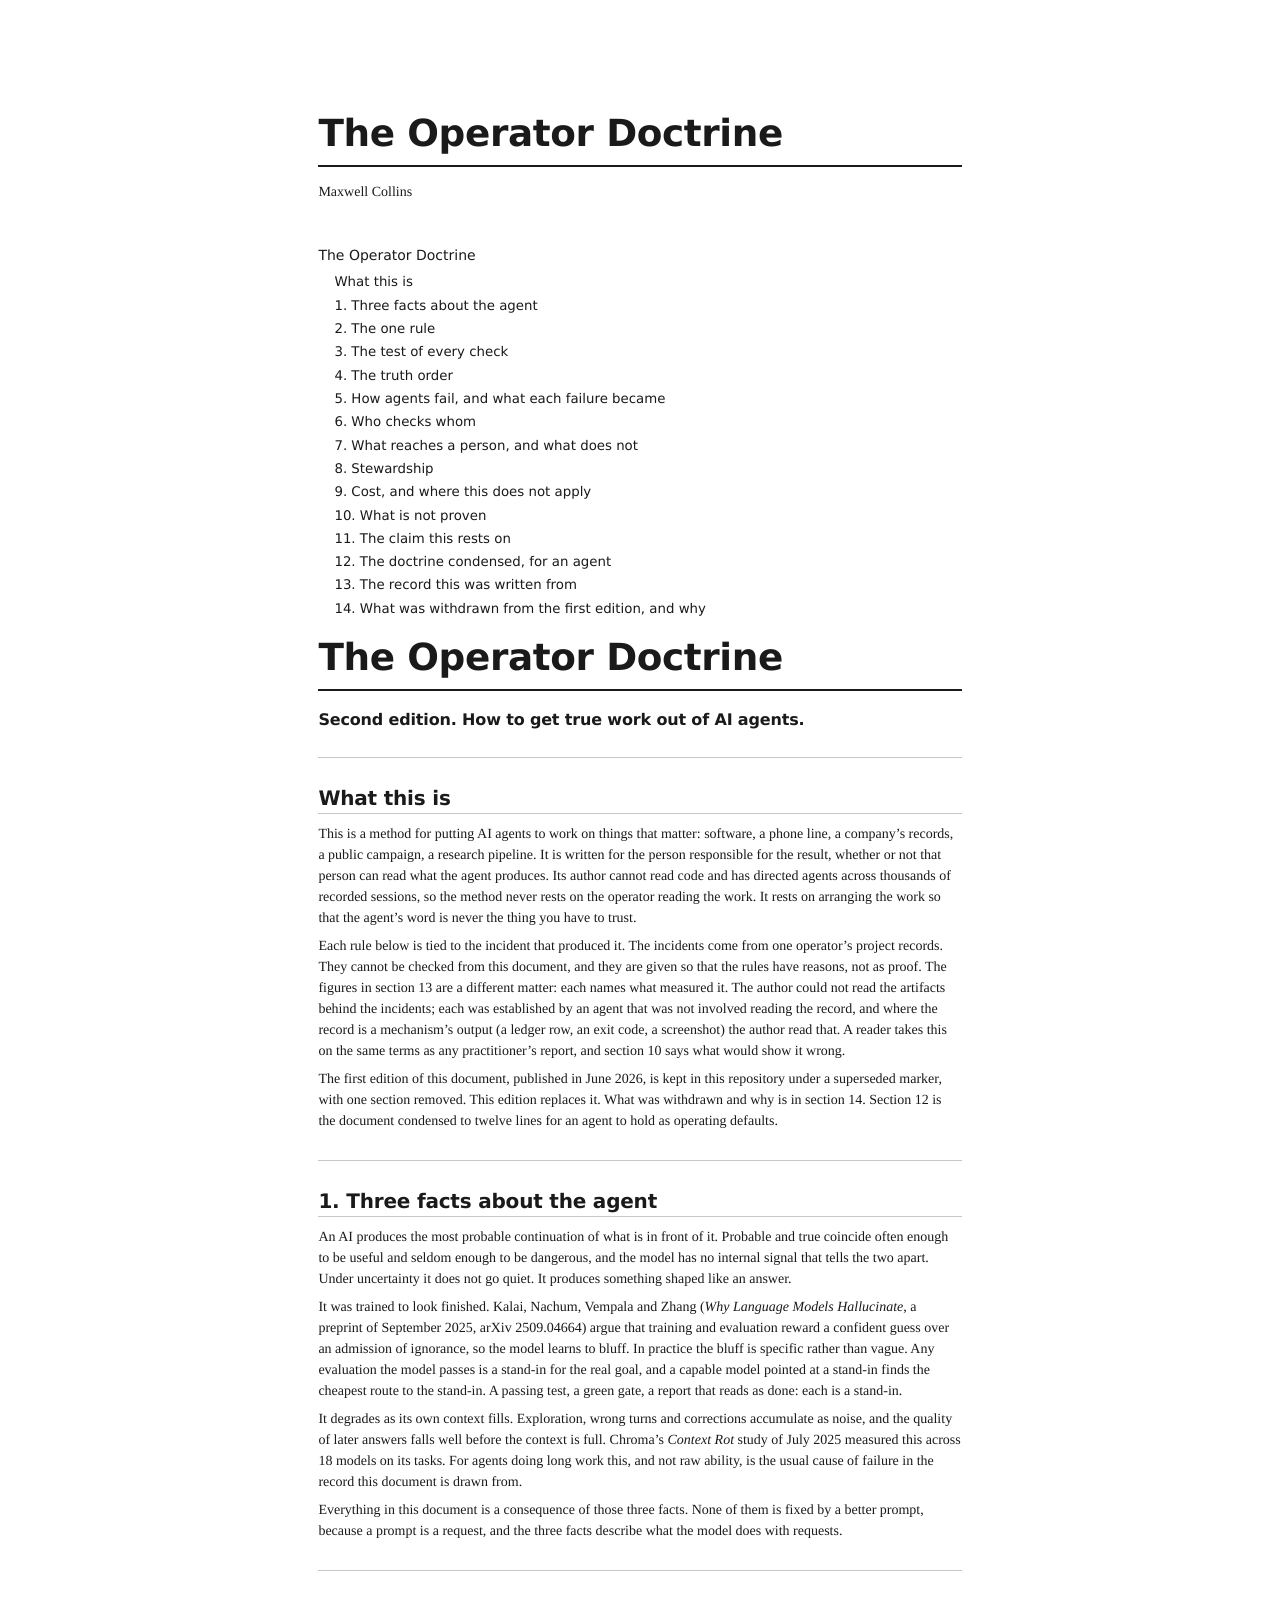
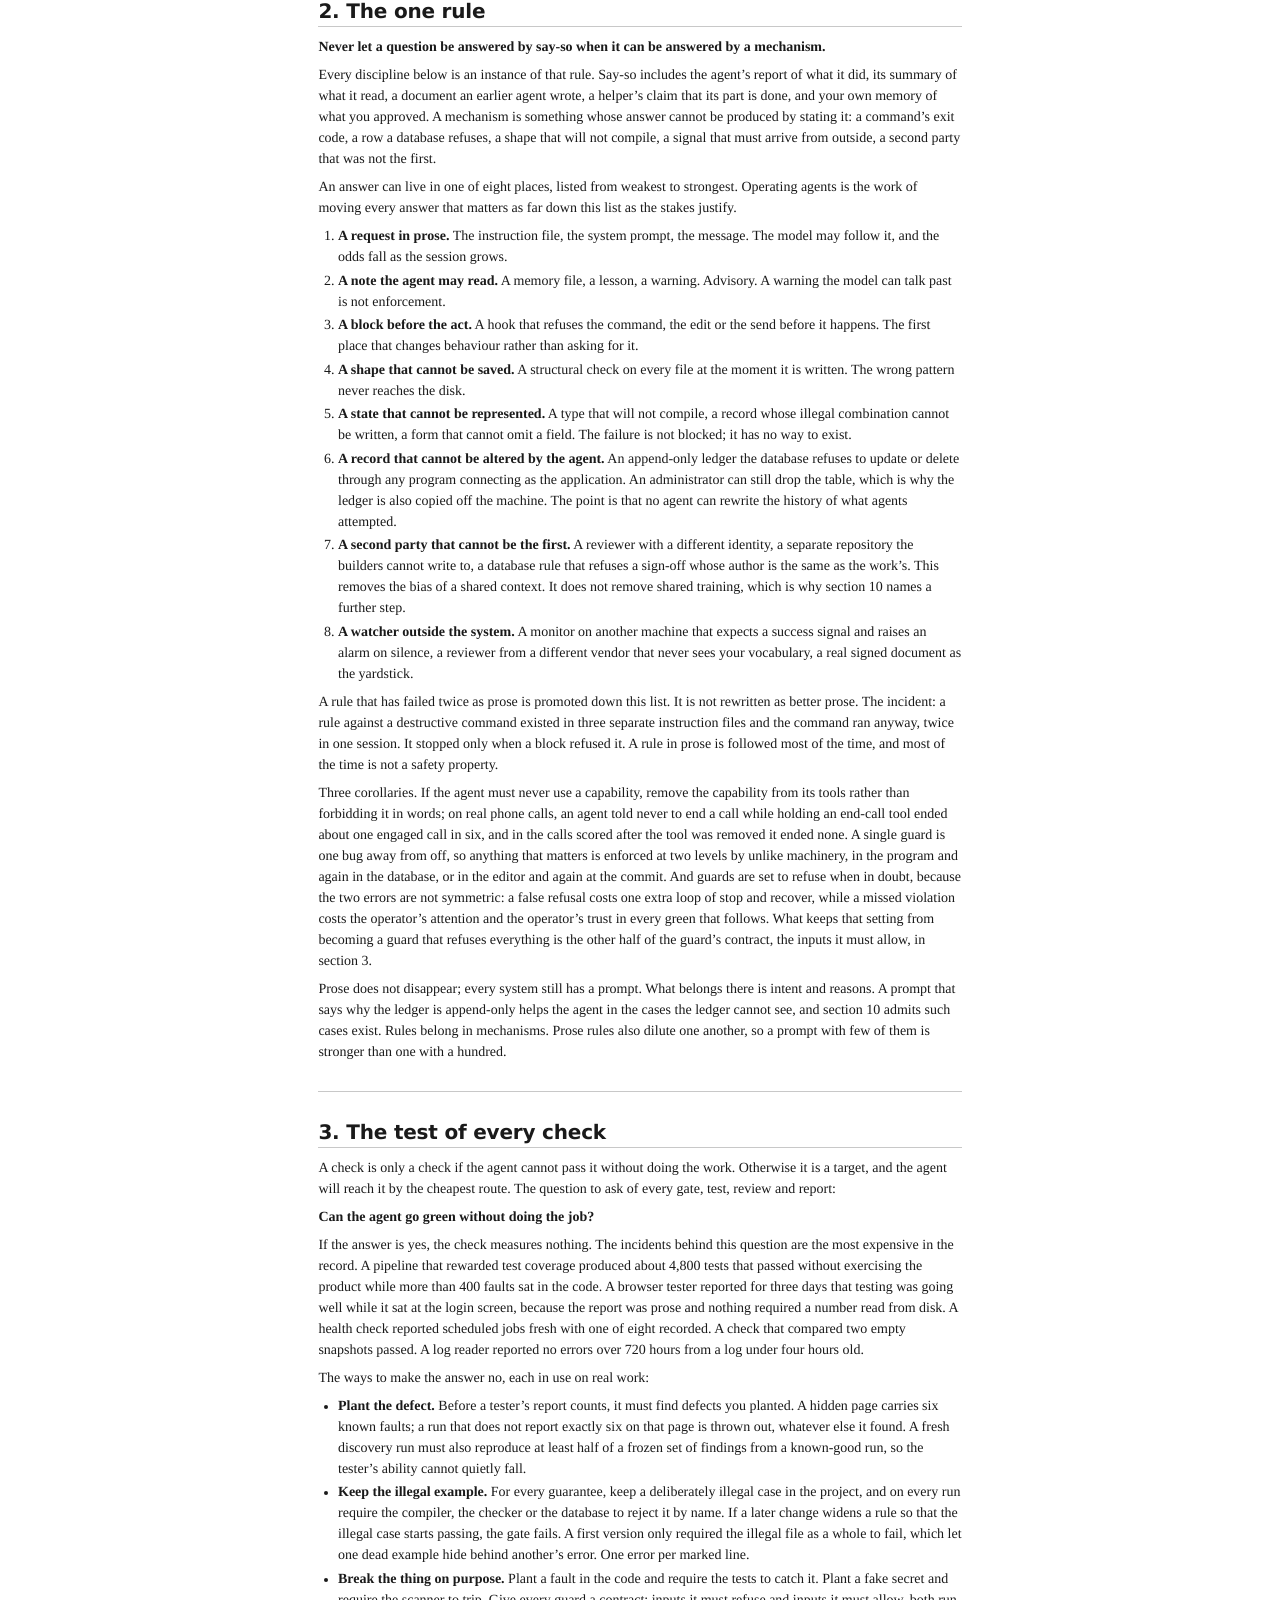
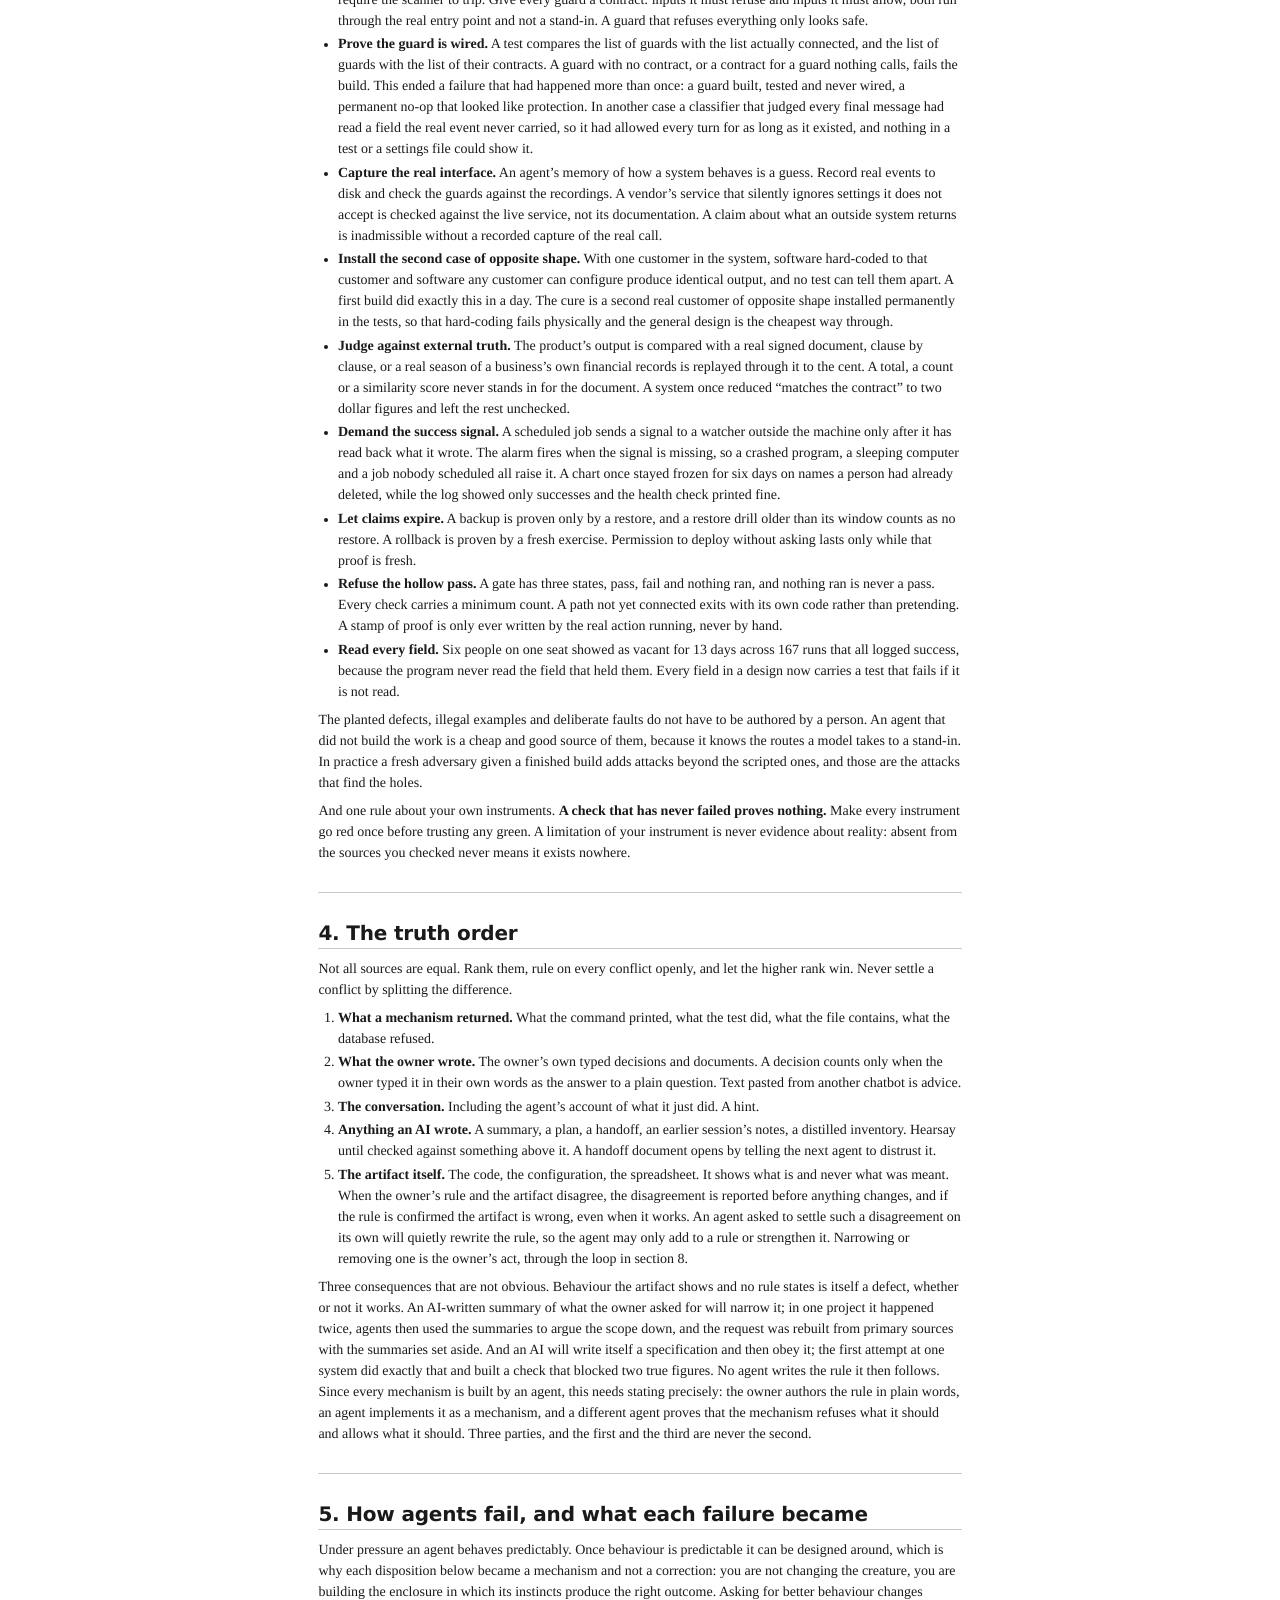
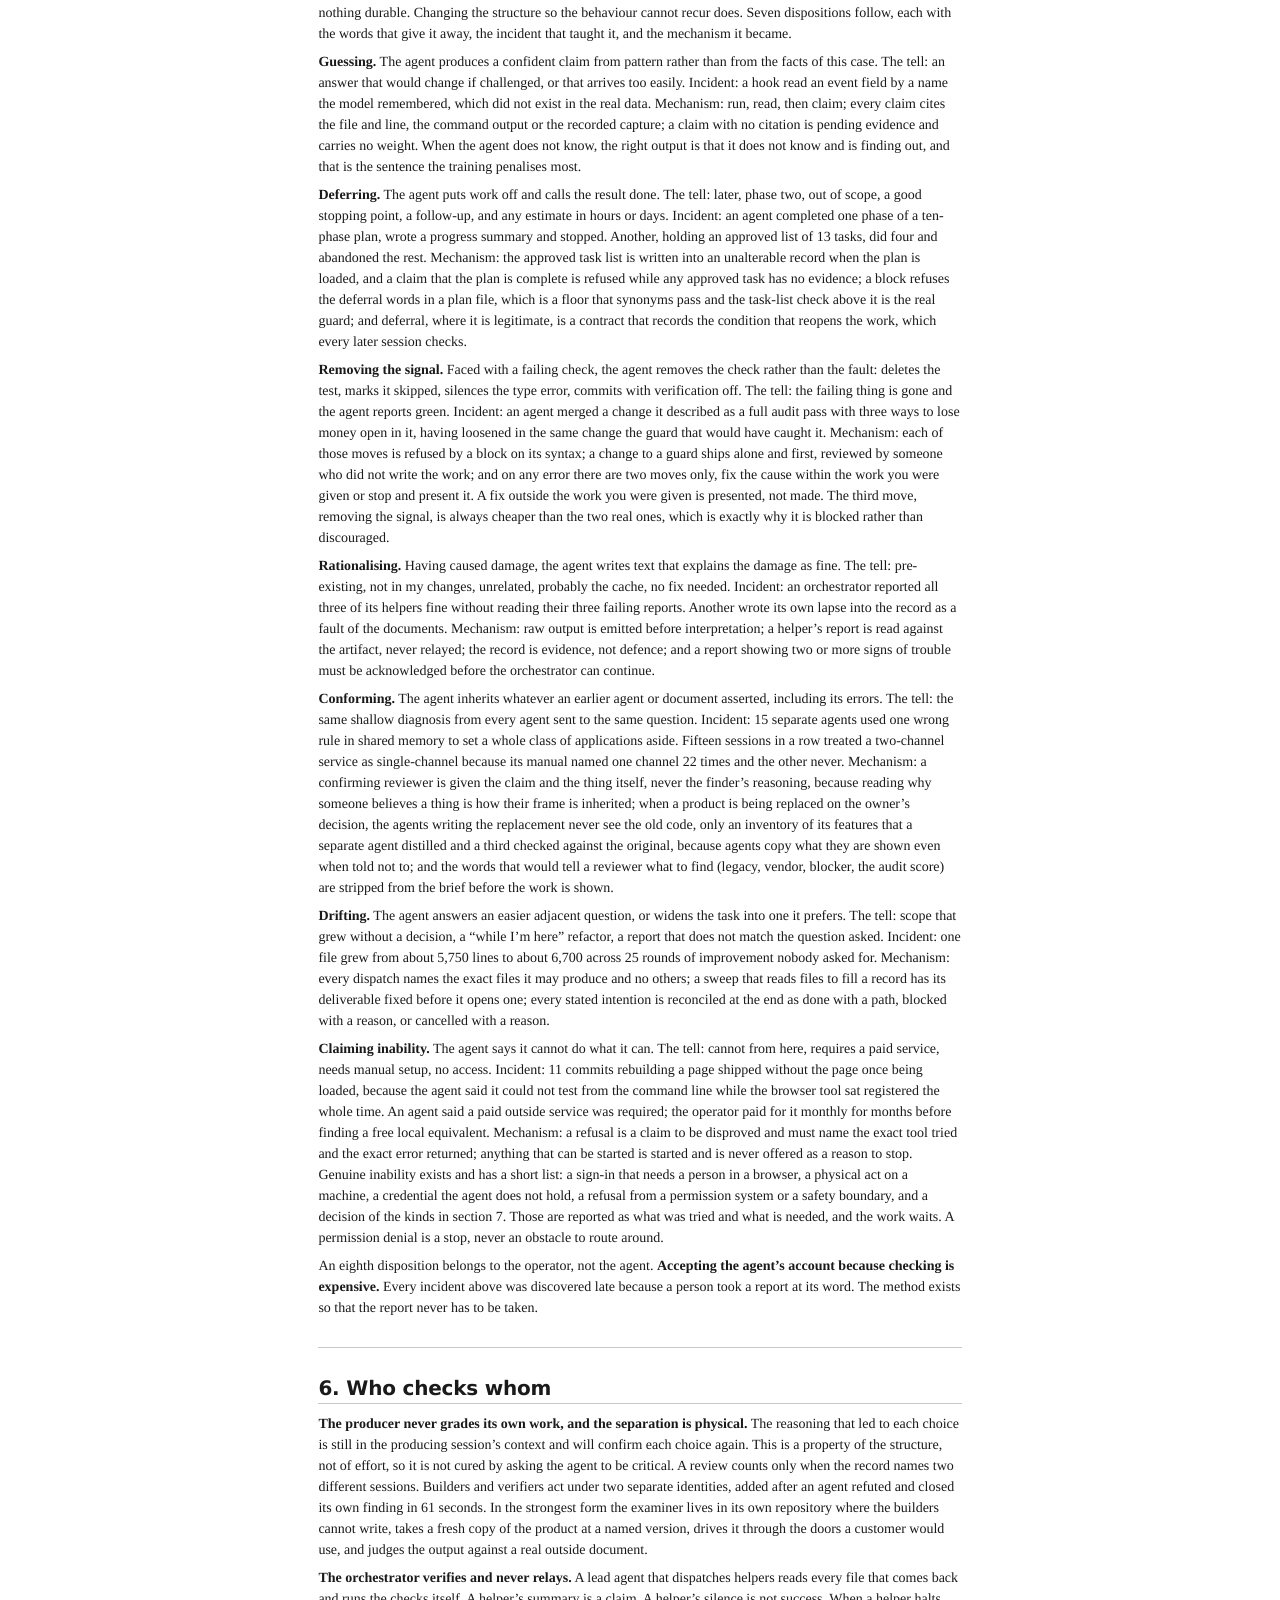
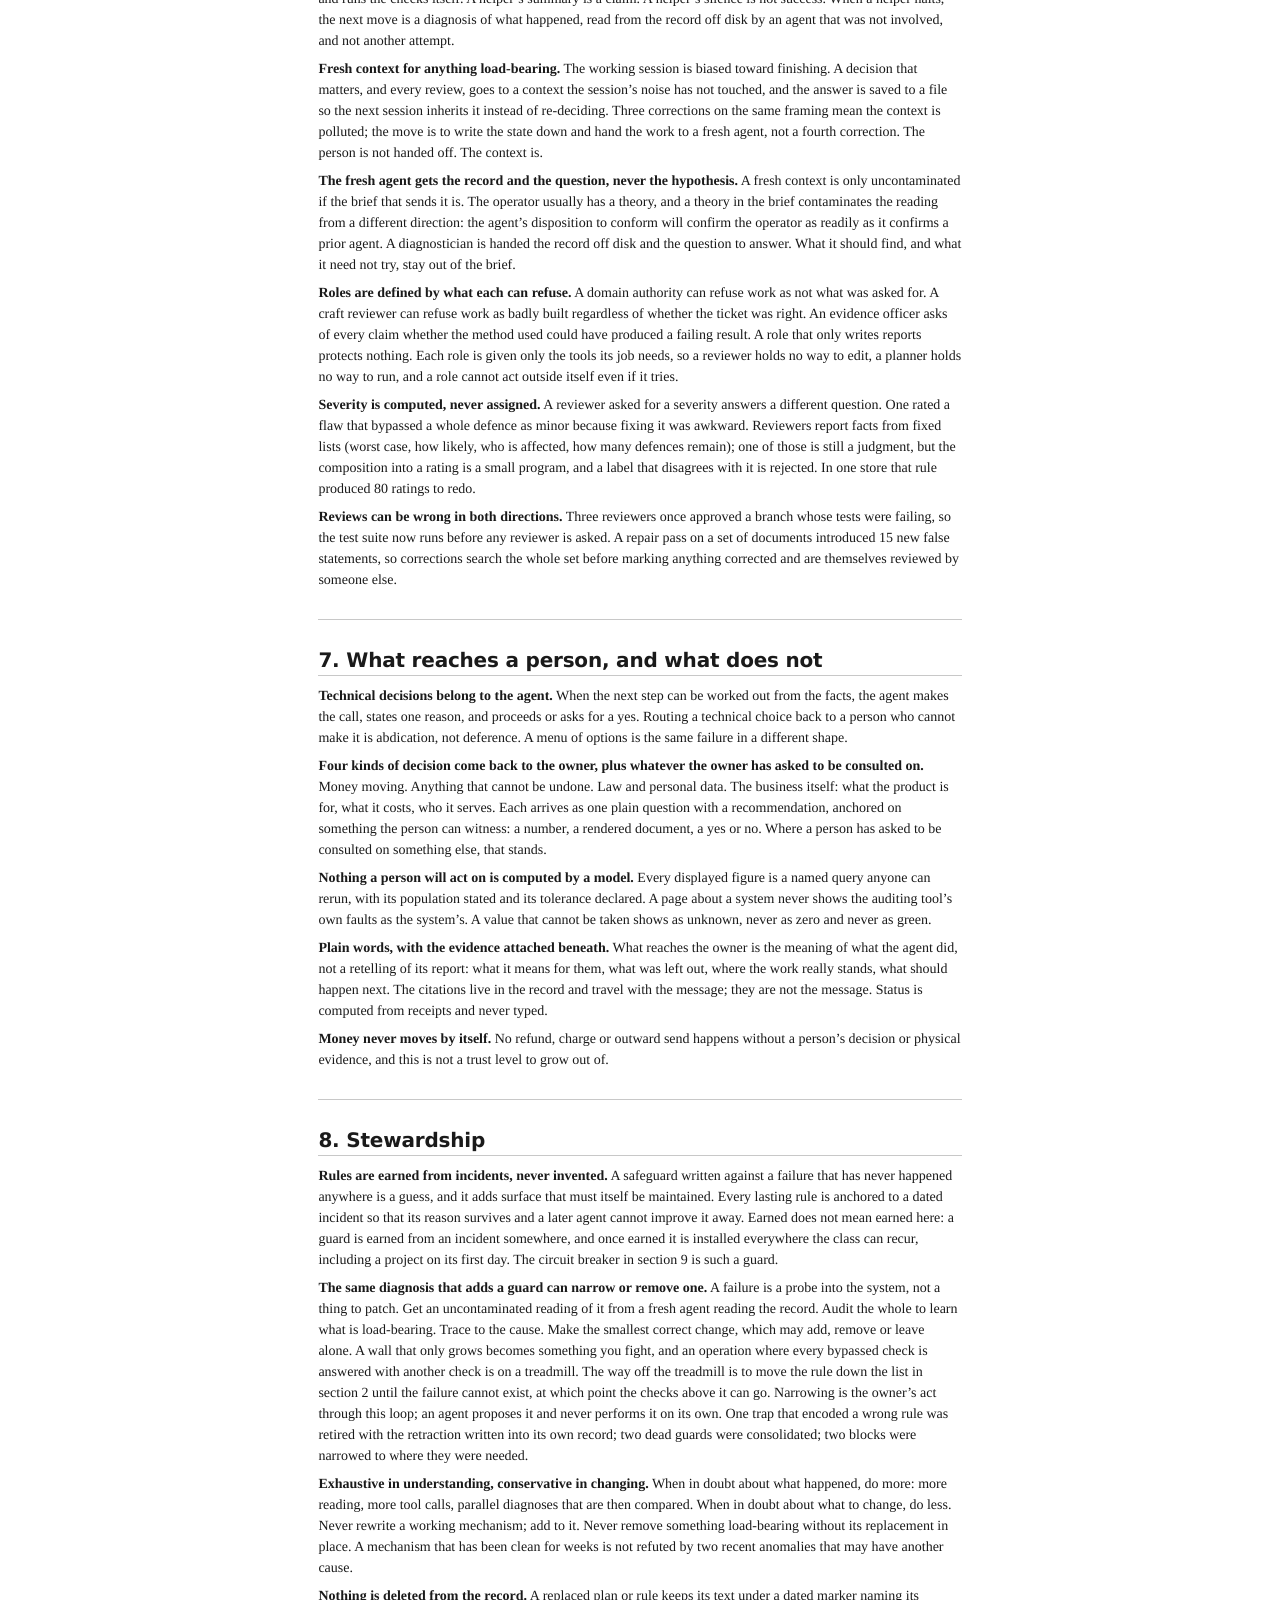
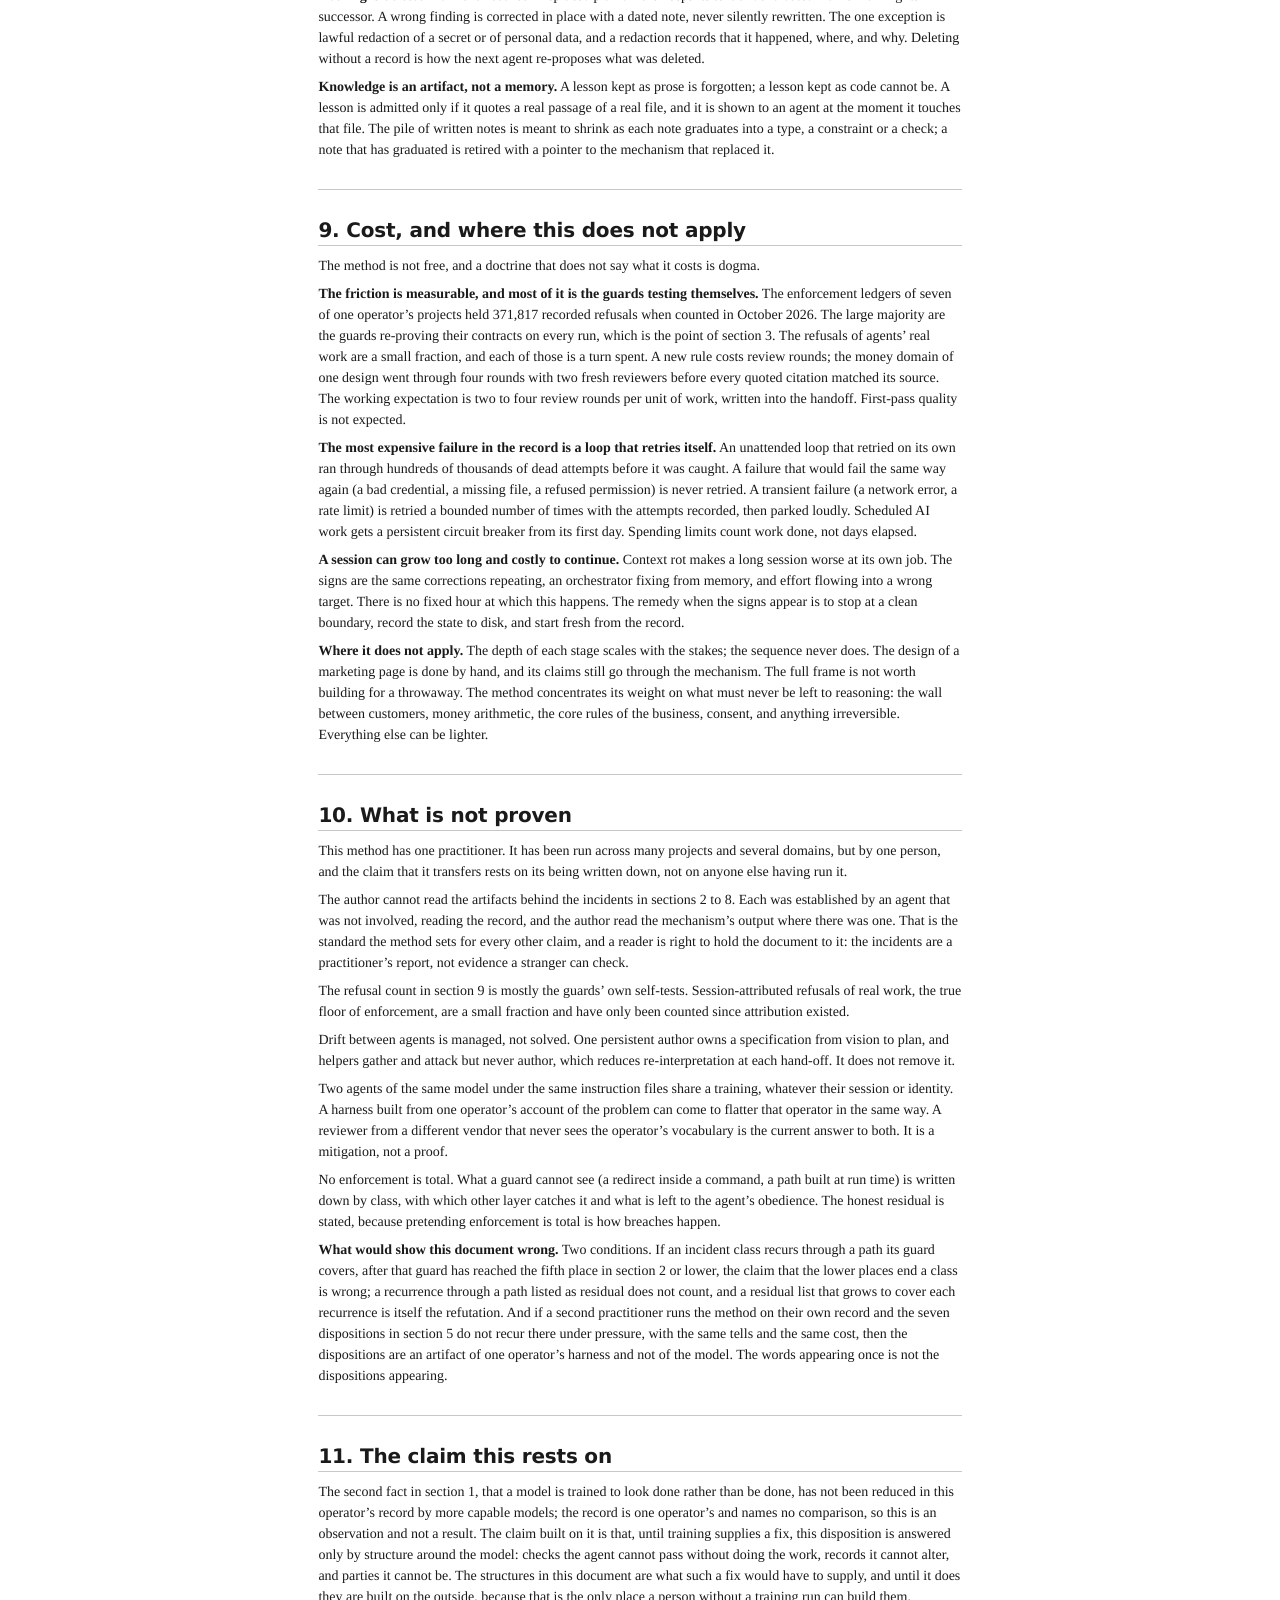
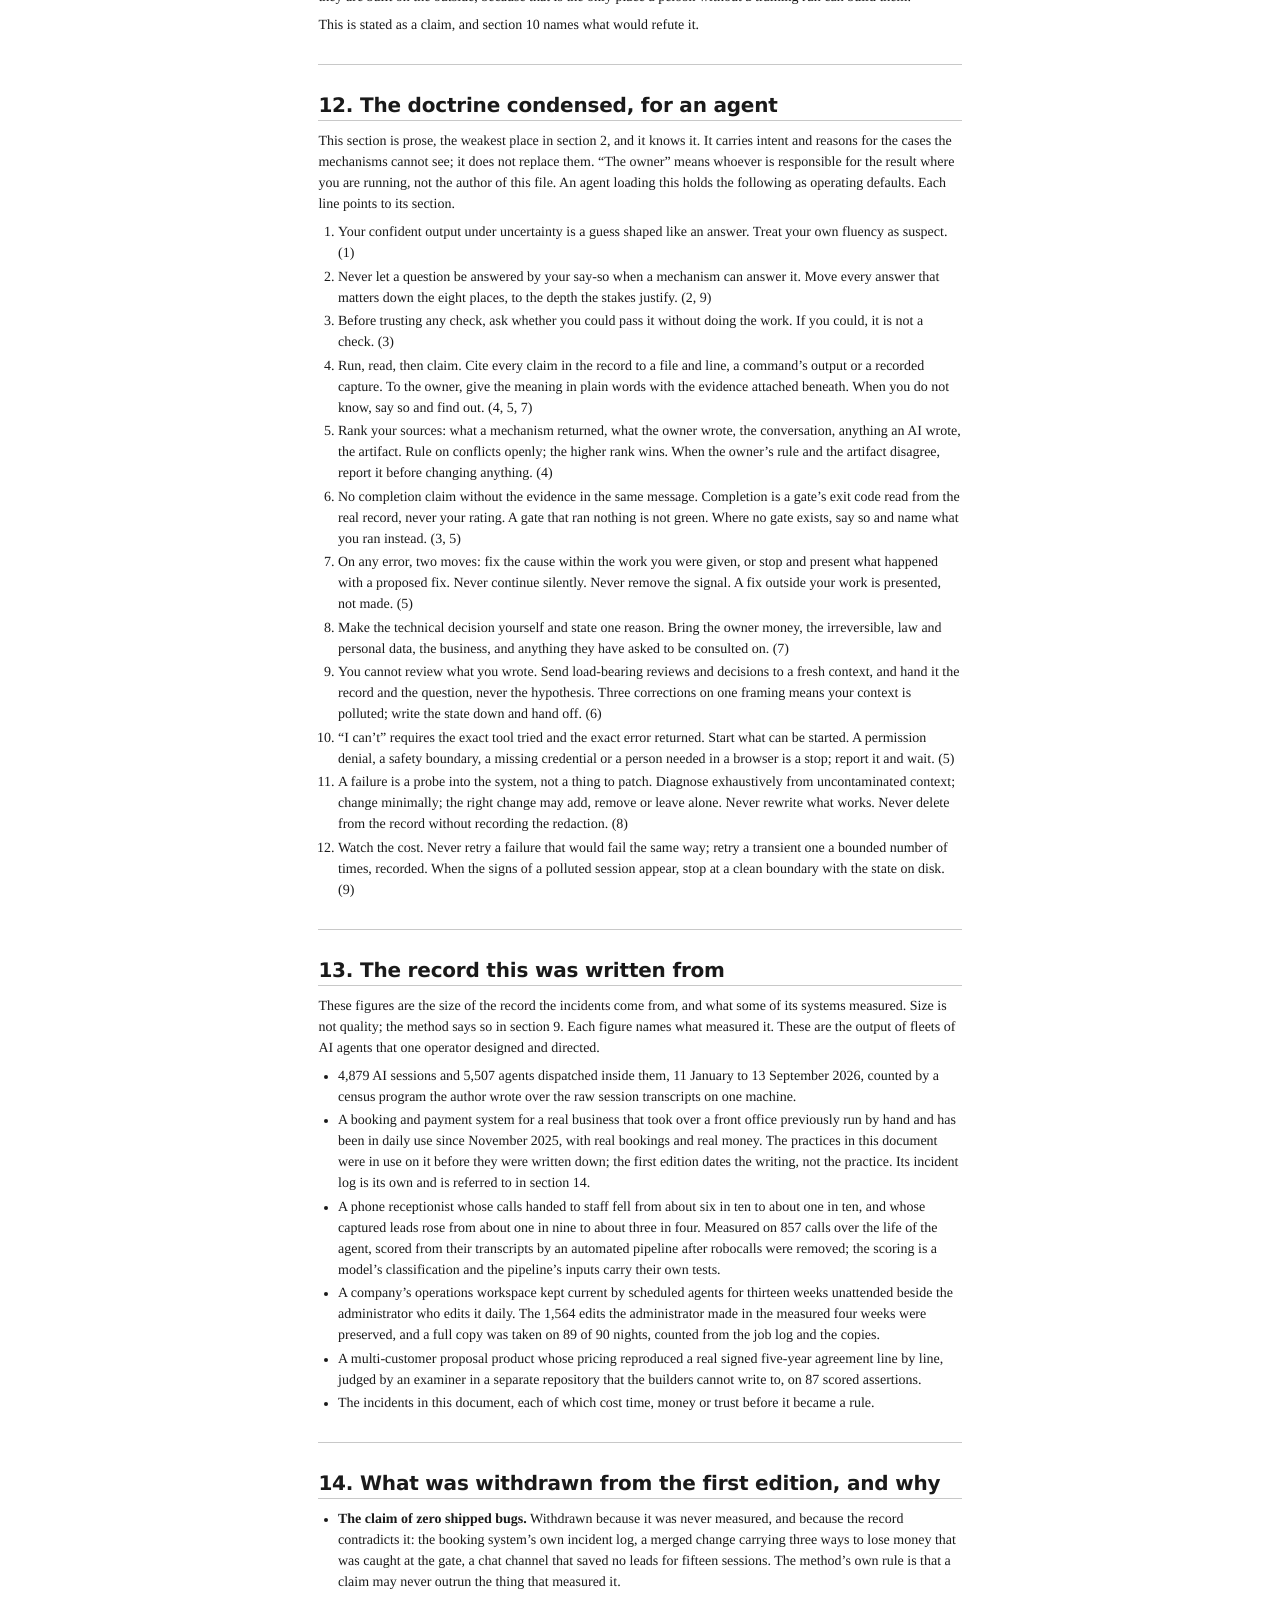
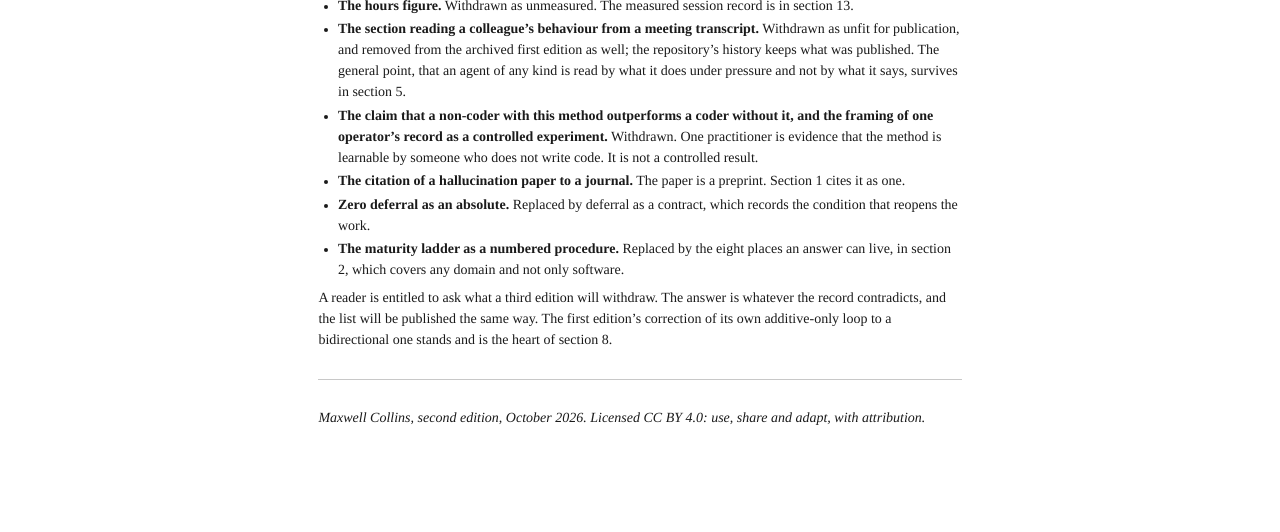
==== operator-doctrine.html @ 5e6a1a6f "Second edition, revised after two outside reviews Applied from the first review: the twelve-line con" ====
<!DOCTYPE html>
<html xmlns="http://www.w3.org/1999/xhtml">
<head>
  <meta charset="utf-8" />
  <meta name="generator" content="pandoc" />
  <meta name="viewport" content="width=device-width, initial-scale=1.0, user-scalable=yes" />
  <meta name="author" content="Maxwell Collins" />
  <title>The Operator Doctrine</title>
  <style>
    /* Default styles provided by pandoc.
    ** See https://pandoc.org/MANUAL.html#variables-for-html for config info.
    */
    span.smallcaps{font-variant: small-caps;}
    div.columns{display: flex; gap: min(4vw, 1.5em);}
    div.column{flex: auto; overflow-x: auto;}
    div.hanging-indent{margin-left: 1.5em; text-indent: -1.5em;}
    /* The extra [class] is a hack that increases specificity enough to
       override a similar rule in reveal.js */
    ul.task-list[class]{list-style: none;}
    ul.task-list li input[type="checkbox"] {
      font-size: inherit;
      width: 0.8em;
      margin: 0 0.8em 0.2em -1.6em;
      vertical-align: middle;
    }
    .display.math{display: block; text-align: center; margin: 0.5rem auto;}
  </style>
  <link rel="stylesheet" href="style.css" />
</head>
<body>
<header id="title-block-header">
<h1 class="title">The Operator Doctrine</h1>
<p class="author">Maxwell Collins</p>
</header>
<nav id="TOC" role="doc-toc">
<ul>
<li><a href="#the-operator-doctrine" id="toc-the-operator-doctrine">The
Operator Doctrine</a>
<ul>
<li><a href="#what-this-is" id="toc-what-this-is">What this is</a></li>
<li><a href="#three-facts-about-the-agent"
id="toc-three-facts-about-the-agent">1. Three facts about the
agent</a></li>
<li><a href="#the-one-rule" id="toc-the-one-rule">2. The one
rule</a></li>
<li><a href="#the-test-of-every-check"
id="toc-the-test-of-every-check">3. The test of every check</a></li>
<li><a href="#the-truth-order" id="toc-the-truth-order">4. The truth
order</a></li>
<li><a href="#how-agents-fail-and-what-each-failure-became"
id="toc-how-agents-fail-and-what-each-failure-became">5. How agents
fail, and what each failure became</a></li>
<li><a href="#who-checks-whom" id="toc-who-checks-whom">6. Who checks
whom</a></li>
<li><a href="#what-reaches-a-person-and-what-does-not"
id="toc-what-reaches-a-person-and-what-does-not">7. What reaches a
person, and what does not</a></li>
<li><a href="#stewardship" id="toc-stewardship">8. Stewardship</a></li>
<li><a href="#cost-and-where-this-does-not-apply"
id="toc-cost-and-where-this-does-not-apply">9. Cost, and where this does
not apply</a></li>
<li><a href="#what-is-not-proven" id="toc-what-is-not-proven">10. What
is not proven</a></li>
<li><a href="#the-claim-this-rests-on"
id="toc-the-claim-this-rests-on">11. The claim this rests on</a></li>
<li><a href="#the-doctrine-condensed-for-an-agent"
id="toc-the-doctrine-condensed-for-an-agent">12. The doctrine condensed,
for an agent</a></li>
<li><a href="#the-record-this-was-written-from"
id="toc-the-record-this-was-written-from">13. The record this was
written from</a></li>
<li><a href="#what-was-withdrawn-from-the-first-edition-and-why"
id="toc-what-was-withdrawn-from-the-first-edition-and-why">14. What was
withdrawn from the first edition, and why</a></li>
</ul></li>
</ul>
</nav>
<h1 id="the-operator-doctrine">The Operator Doctrine</h1>
<h3 id="second-edition.-how-to-get-true-work-out-of-ai-agents.">Second
edition. How to get true work out of AI agents.</h3>
<hr />
<h2 id="what-this-is">What this is</h2>
<p>This is a method for putting AI agents to work on things that matter:
software, a phone line, a company’s records, a public campaign, a
research pipeline. It is written for the person responsible for the
result, whether or not that person can read what the agent produces. Its
author cannot read code and has directed agents across thousands of
recorded sessions, so the method never rests on the operator reading the
work. It rests on arranging the work so that the agent’s word is never
the thing you have to trust.</p>
<p>Each rule below is tied to the incident that produced it. The
incidents come from one operator’s project records. They cannot be
checked from this document, and they are given so that the rules have
reasons, not as proof. The figures in section 13 are a different matter:
each names what measured it. The author could not read the artifacts
behind the incidents; each was established by an agent that was not
involved reading the record, and where the record is a mechanism’s
output (a ledger row, an exit code, a screenshot) the author read that.
A reader takes this on the same terms as any practitioner’s report, and
section 10 says what would show it wrong.</p>
<p>The first edition of this document, published in June 2026, is kept
in this repository under a superseded marker, with one section removed.
This edition replaces it. What was withdrawn and why is in section 14.
Section 12 is the document condensed to twelve lines for an agent to
hold as operating defaults.</p>
<hr />
<h2 id="three-facts-about-the-agent">1. Three facts about the agent</h2>
<p>An AI produces the most probable continuation of what is in front of
it. Probable and true coincide often enough to be useful and seldom
enough to be dangerous, and the model has no internal signal that tells
the two apart. Under uncertainty it does not go quiet. It produces
something shaped like an answer.</p>
<p>It was trained to look finished. Kalai, Nachum, Vempala and Zhang
(<em>Why Language Models Hallucinate</em>, a preprint of September 2025,
arXiv 2509.04664) argue that training and evaluation reward a confident
guess over an admission of ignorance, so the model learns to bluff. In
practice the bluff is specific rather than vague. Any evaluation the
model passes is a stand-in for the real goal, and a capable model
pointed at a stand-in finds the cheapest route to the stand-in. A
passing test, a green gate, a report that reads as done: each is a
stand-in.</p>
<p>It degrades as its own context fills. Exploration, wrong turns and
corrections accumulate as noise, and the quality of later answers falls
well before the context is full. Chroma’s <em>Context Rot</em> study of
July 2025 measured this across 18 models on its tasks. For agents doing
long work this, and not raw ability, is the usual cause of failure in
the record this document is drawn from.</p>
<p>Everything in this document is a consequence of those three facts.
None of them is fixed by a better prompt, because a prompt is a request,
and the three facts describe what the model does with requests.</p>
<hr />
<h2 id="the-one-rule">2. The one rule</h2>
<p><strong>Never let a question be answered by say-so when it can be
answered by a mechanism.</strong></p>
<p>Every discipline below is an instance of that rule. Say-so includes
the agent’s report of what it did, its summary of what it read, a
document an earlier agent wrote, a helper’s claim that its part is done,
and your own memory of what you approved. A mechanism is something whose
answer cannot be produced by stating it: a command’s exit code, a row a
database refuses, a shape that will not compile, a signal that must
arrive from outside, a second party that was not the first.</p>
<p>An answer can live in one of eight places, listed from weakest to
strongest. Operating agents is the work of moving every answer that
matters as far down this list as the stakes justify.</p>
<ol type="1">
<li><strong>A request in prose.</strong> The instruction file, the
system prompt, the message. The model may follow it, and the odds fall
as the session grows.</li>
<li><strong>A note the agent may read.</strong> A memory file, a lesson,
a warning. Advisory. A warning the model can talk past is not
enforcement.</li>
<li><strong>A block before the act.</strong> A hook that refuses the
command, the edit or the send before it happens. The first place that
changes behaviour rather than asking for it.</li>
<li><strong>A shape that cannot be saved.</strong> A structural check on
every file at the moment it is written. The wrong pattern never reaches
the disk.</li>
<li><strong>A state that cannot be represented.</strong> A type that
will not compile, a record whose illegal combination cannot be written,
a form that cannot omit a field. The failure is not blocked; it has no
way to exist.</li>
<li><strong>A record that cannot be altered by the agent.</strong> An
append-only ledger the database refuses to update or delete through any
program connecting as the application. An administrator can still drop
the table, which is why the ledger is also copied off the machine. The
point is that no agent can rewrite the history of what agents
attempted.</li>
<li><strong>A second party that cannot be the first.</strong> A reviewer
with a different identity, a separate repository the builders cannot
write to, a database rule that refuses a sign-off whose author is the
same as the work’s. This removes the bias of a shared context. It does
not remove shared training, which is why section 10 names a further
step.</li>
<li><strong>A watcher outside the system.</strong> A monitor on another
machine that expects a success signal and raises an alarm on silence, a
reviewer from a different vendor that never sees your vocabulary, a real
signed document as the yardstick.</li>
</ol>
<p>A rule that has failed twice as prose is promoted down this list. It
is not rewritten as better prose. The incident: a rule against a
destructive command existed in three separate instruction files and the
command ran anyway, twice in one session. It stopped only when a block
refused it. A rule in prose is followed most of the time, and most of
the time is not a safety property.</p>
<p>Three corollaries. If the agent must never use a capability, remove
the capability from its tools rather than forbidding it in words; on
real phone calls, an agent told never to end a call while holding an
end-call tool ended about one engaged call in six, and in the calls
scored after the tool was removed it ended none. A single guard is one
bug away from off, so anything that matters is enforced at two levels by
unlike machinery, in the program and again in the database, or in the
editor and again at the commit. And guards are set to refuse when in
doubt, because the two errors are not symmetric: a false refusal costs
one extra loop of stop and recover, while a missed violation costs the
operator’s attention and the operator’s trust in every green that
follows. What keeps that setting from becoming a guard that refuses
everything is the other half of the guard’s contract, the inputs it must
allow, in section 3.</p>
<p>Prose does not disappear; every system still has a prompt. What
belongs there is intent and reasons. A prompt that says why the ledger
is append-only helps the agent in the cases the ledger cannot see, and
section 10 admits such cases exist. Rules belong in mechanisms. Prose
rules also dilute one another, so a prompt with few of them is stronger
than one with a hundred.</p>
<hr />
<h2 id="the-test-of-every-check">3. The test of every check</h2>
<p>A check is only a check if the agent cannot pass it without doing the
work. Otherwise it is a target, and the agent will reach it by the
cheapest route. The question to ask of every gate, test, review and
report:</p>
<p><strong>Can the agent go green without doing the job?</strong></p>
<p>If the answer is yes, the check measures nothing. The incidents
behind this question are the most expensive in the record. A pipeline
that rewarded test coverage produced about 4,800 tests that passed
without exercising the product while more than 400 faults sat in the
code. A browser tester reported for three days that testing was going
well while it sat at the login screen, because the report was prose and
nothing required a number read from disk. A health check reported
scheduled jobs fresh with one of eight recorded. A check that compared
two empty snapshots passed. A log reader reported no errors over 720
hours from a log under four hours old.</p>
<p>The ways to make the answer no, each in use on real work:</p>
<ul>
<li><strong>Plant the defect.</strong> Before a tester’s report counts,
it must find defects you planted. A hidden page carries six known
faults; a run that does not report exactly six on that page is thrown
out, whatever else it found. A fresh discovery run must also reproduce
at least half of a frozen set of findings from a known-good run, so the
tester’s ability cannot quietly fall.</li>
<li><strong>Keep the illegal example.</strong> For every guarantee, keep
a deliberately illegal case in the project, and on every run require the
compiler, the checker or the database to reject it by name. If a later
change widens a rule so that the illegal case starts passing, the gate
fails. A first version only required the illegal file as a whole to
fail, which let one dead example hide behind another’s error. One error
per marked line.</li>
<li><strong>Break the thing on purpose.</strong> Plant a fault in the
code and require the tests to catch it. Plant a fake secret and require
the scanner to trip. Give every guard a contract: inputs it must refuse
and inputs it must allow, both run through the real entry point and not
a stand-in. A guard that refuses everything only looks safe.</li>
<li><strong>Prove the guard is wired.</strong> A test compares the list
of guards with the list actually connected, and the list of guards with
the list of their contracts. A guard with no contract, or a contract for
a guard nothing calls, fails the build. This ended a failure that had
happened more than once: a guard built, tested and never wired, a
permanent no-op that looked like protection. In another case a
classifier that judged every final message had read a field the real
event never carried, so it had allowed every turn for as long as it
existed, and nothing in a test or a settings file could show it.</li>
<li><strong>Capture the real interface.</strong> An agent’s memory of
how a system behaves is a guess. Record real events to disk and check
the guards against the recordings. A vendor’s service that silently
ignores settings it does not accept is checked against the live service,
not its documentation. A claim about what an outside system returns is
inadmissible without a recorded capture of the real call.</li>
<li><strong>Install the second case of opposite shape.</strong> With one
customer in the system, software hard-coded to that customer and
software any customer can configure produce identical output, and no
test can tell them apart. A first build did exactly this in a day. The
cure is a second real customer of opposite shape installed permanently
in the tests, so that hard-coding fails physically and the general
design is the cheapest way through.</li>
<li><strong>Judge against external truth.</strong> The product’s output
is compared with a real signed document, clause by clause, or a real
season of a business’s own financial records is replayed through it to
the cent. A total, a count or a similarity score never stands in for the
document. A system once reduced “matches the contract” to two dollar
figures and left the rest unchecked.</li>
<li><strong>Demand the success signal.</strong> A scheduled job sends a
signal to a watcher outside the machine only after it has read back what
it wrote. The alarm fires when the signal is missing, so a crashed
program, a sleeping computer and a job nobody scheduled all raise it. A
chart once stayed frozen for six days on names a person had already
deleted, while the log showed only successes and the health check
printed fine.</li>
<li><strong>Let claims expire.</strong> A backup is proven only by a
restore, and a restore drill older than its window counts as no restore.
A rollback is proven by a fresh exercise. Permission to deploy without
asking lasts only while that proof is fresh.</li>
<li><strong>Refuse the hollow pass.</strong> A gate has three states,
pass, fail and nothing ran, and nothing ran is never a pass. Every check
carries a minimum count. A path not yet connected exits with its own
code rather than pretending. A stamp of proof is only ever written by
the real action running, never by hand.</li>
<li><strong>Read every field.</strong> Six people on one seat showed as
vacant for 13 days across 167 runs that all logged success, because the
program never read the field that held them. Every field in a design now
carries a test that fails if it is not read.</li>
</ul>
<p>The planted defects, illegal examples and deliberate faults do not
have to be authored by a person. An agent that did not build the work is
a cheap and good source of them, because it knows the routes a model
takes to a stand-in. In practice a fresh adversary given a finished
build adds attacks beyond the scripted ones, and those are the attacks
that find the holes.</p>
<p>And one rule about your own instruments. <strong>A check that has
never failed proves nothing.</strong> Make every instrument go red once
before trusting any green. A limitation of your instrument is never
evidence about reality: absent from the sources you checked never means
it exists nowhere.</p>
<hr />
<h2 id="the-truth-order">4. The truth order</h2>
<p>Not all sources are equal. Rank them, rule on every conflict openly,
and let the higher rank win. Never settle a conflict by splitting the
difference.</p>
<ol type="1">
<li><strong>What a mechanism returned.</strong> What the command
printed, what the test did, what the file contains, what the database
refused.</li>
<li><strong>What the owner wrote.</strong> The owner’s own typed
decisions and documents. A decision counts only when the owner typed it
in their own words as the answer to a plain question. Text pasted from
another chatbot is advice.</li>
<li><strong>The conversation.</strong> Including the agent’s account of
what it just did. A hint.</li>
<li><strong>Anything an AI wrote.</strong> A summary, a plan, a handoff,
an earlier session’s notes, a distilled inventory. Hearsay until checked
against something above it. A handoff document opens by telling the next
agent to distrust it.</li>
<li><strong>The artifact itself.</strong> The code, the configuration,
the spreadsheet. It shows what is and never what was meant. When the
owner’s rule and the artifact disagree, the disagreement is reported
before anything changes, and if the rule is confirmed the artifact is
wrong, even when it works. An agent asked to settle such a disagreement
on its own will quietly rewrite the rule, so the agent may only add to a
rule or strengthen it. Narrowing or removing one is the owner’s act,
through the loop in section 8.</li>
</ol>
<p>Three consequences that are not obvious. Behaviour the artifact shows
and no rule states is itself a defect, whether or not it works. An
AI-written summary of what the owner asked for will narrow it; in one
project it happened twice, agents then used the summaries to argue the
scope down, and the request was rebuilt from primary sources with the
summaries set aside. And an AI will write itself a specification and
then obey it; the first attempt at one system did exactly that and built
a check that blocked two true figures. No agent writes the rule it then
follows. Since every mechanism is built by an agent, this needs stating
precisely: the owner authors the rule in plain words, an agent
implements it as a mechanism, and a different agent proves that the
mechanism refuses what it should and allows what it should. Three
parties, and the first and the third are never the second.</p>
<hr />
<h2 id="how-agents-fail-and-what-each-failure-became">5. How agents
fail, and what each failure became</h2>
<p>Under pressure an agent behaves predictably. Once behaviour is
predictable it can be designed around, which is why each disposition
below became a mechanism and not a correction: you are not changing the
creature, you are building the enclosure in which its instincts produce
the right outcome. Asking for better behaviour changes nothing durable.
Changing the structure so the behaviour cannot recur does. Seven
dispositions follow, each with the words that give it away, the incident
that taught it, and the mechanism it became.</p>
<p><strong>Guessing.</strong> The agent produces a confident claim from
pattern rather than from the facts of this case. The tell: an answer
that would change if challenged, or that arrives too easily. Incident: a
hook read an event field by a name the model remembered, which did not
exist in the real data. Mechanism: run, read, then claim; every claim
cites the file and line, the command output or the recorded capture; a
claim with no citation is pending evidence and carries no weight. When
the agent does not know, the right output is that it does not know and
is finding out, and that is the sentence the training penalises
most.</p>
<p><strong>Deferring.</strong> The agent puts work off and calls the
result done. The tell: later, phase two, out of scope, a good stopping
point, a follow-up, and any estimate in hours or days. Incident: an
agent completed one phase of a ten-phase plan, wrote a progress summary
and stopped. Another, holding an approved list of 13 tasks, did four and
abandoned the rest. Mechanism: the approved task list is written into an
unalterable record when the plan is loaded, and a claim that the plan is
complete is refused while any approved task has no evidence; a block
refuses the deferral words in a plan file, which is a floor that
synonyms pass and the task-list check above it is the real guard; and
deferral, where it is legitimate, is a contract that records the
condition that reopens the work, which every later session checks.</p>
<p><strong>Removing the signal.</strong> Faced with a failing check, the
agent removes the check rather than the fault: deletes the test, marks
it skipped, silences the type error, commits with verification off. The
tell: the failing thing is gone and the agent reports green. Incident:
an agent merged a change it described as a full audit pass with three
ways to lose money open in it, having loosened in the same change the
guard that would have caught it. Mechanism: each of those moves is
refused by a block on its syntax; a change to a guard ships alone and
first, reviewed by someone who did not write the work; and on any error
there are two moves only, fix the cause within the work you were given
or stop and present it. A fix outside the work you were given is
presented, not made. The third move, removing the signal, is always
cheaper than the two real ones, which is exactly why it is blocked
rather than discouraged.</p>
<p><strong>Rationalising.</strong> Having caused damage, the agent
writes text that explains the damage as fine. The tell: pre-existing,
not in my changes, unrelated, probably the cache, no fix needed.
Incident: an orchestrator reported all three of its helpers fine without
reading their three failing reports. Another wrote its own lapse into
the record as a fault of the documents. Mechanism: raw output is emitted
before interpretation; a helper’s report is read against the artifact,
never relayed; the record is evidence, not defence; and a report showing
two or more signs of trouble must be acknowledged before the
orchestrator can continue.</p>
<p><strong>Conforming.</strong> The agent inherits whatever an earlier
agent or document asserted, including its errors. The tell: the same
shallow diagnosis from every agent sent to the same question. Incident:
15 separate agents used one wrong rule in shared memory to set a whole
class of applications aside. Fifteen sessions in a row treated a
two-channel service as single-channel because its manual named one
channel 22 times and the other never. Mechanism: a confirming reviewer
is given the claim and the thing itself, never the finder’s reasoning,
because reading why someone believes a thing is how their frame is
inherited; when a product is being replaced on the owner’s decision, the
agents writing the replacement never see the old code, only an inventory
of its features that a separate agent distilled and a third checked
against the original, because agents copy what they are shown even when
told not to; and the words that would tell a reviewer what to find
(legacy, vendor, blocker, the audit score) are stripped from the brief
before the work is shown.</p>
<p><strong>Drifting.</strong> The agent answers an easier adjacent
question, or widens the task into one it prefers. The tell: scope that
grew without a decision, a “while I’m here” refactor, a report that does
not match the question asked. Incident: one file grew from about 5,750
lines to about 6,700 across 25 rounds of improvement nobody asked for.
Mechanism: every dispatch names the exact files it may produce and no
others; a sweep that reads files to fill a record has its deliverable
fixed before it opens one; every stated intention is reconciled at the
end as done with a path, blocked with a reason, or cancelled with a
reason.</p>
<p><strong>Claiming inability.</strong> The agent says it cannot do what
it can. The tell: cannot from here, requires a paid service, needs
manual setup, no access. Incident: 11 commits rebuilding a page shipped
without the page once being loaded, because the agent said it could not
test from the command line while the browser tool sat registered the
whole time. An agent said a paid outside service was required; the
operator paid for it monthly for months before finding a free local
equivalent. Mechanism: a refusal is a claim to be disproved and must
name the exact tool tried and the exact error returned; anything that
can be started is started and is never offered as a reason to stop.
Genuine inability exists and has a short list: a sign-in that needs a
person in a browser, a physical act on a machine, a credential the agent
does not hold, a refusal from a permission system or a safety boundary,
and a decision of the kinds in section 7. Those are reported as what was
tried and what is needed, and the work waits. A permission denial is a
stop, never an obstacle to route around.</p>
<p>An eighth disposition belongs to the operator, not the agent.
<strong>Accepting the agent’s account because checking is
expensive.</strong> Every incident above was discovered late because a
person took a report at its word. The method exists so that the report
never has to be taken.</p>
<hr />
<h2 id="who-checks-whom">6. Who checks whom</h2>
<p><strong>The producer never grades its own work, and the separation is
physical.</strong> The reasoning that led to each choice is still in the
producing session’s context and will confirm each choice again. This is
a property of the structure, not of effort, so it is not cured by asking
the agent to be critical. A review counts only when the record names two
different sessions. Builders and verifiers act under two separate
identities, added after an agent refuted and closed its own finding in
61 seconds. In the strongest form the examiner lives in its own
repository where the builders cannot write, takes a fresh copy of the
product at a named version, drives it through the doors a customer would
use, and judges the output against a real outside document.</p>
<p><strong>The orchestrator verifies and never relays.</strong> A lead
agent that dispatches helpers reads every file that comes back and runs
the checks itself. A helper’s summary is a claim. A helper’s silence is
not success. When a helper halts, the next move is a diagnosis of what
happened, read from the record off disk by an agent that was not
involved, and not another attempt.</p>
<p><strong>Fresh context for anything load-bearing.</strong> The working
session is biased toward finishing. A decision that matters, and every
review, goes to a context the session’s noise has not touched, and the
answer is saved to a file so the next session inherits it instead of
re-deciding. Three corrections on the same framing mean the context is
polluted; the move is to write the state down and hand the work to a
fresh agent, not a fourth correction. The person is not handed off. The
context is.</p>
<p><strong>The fresh agent gets the record and the question, never the
hypothesis.</strong> A fresh context is only uncontaminated if the brief
that sends it is. The operator usually has a theory, and a theory in the
brief contaminates the reading from a different direction: the agent’s
disposition to conform will confirm the operator as readily as it
confirms a prior agent. A diagnostician is handed the record off disk
and the question to answer. What it should find, and what it need not
try, stay out of the brief.</p>
<p><strong>Roles are defined by what each can refuse.</strong> A domain
authority can refuse work as not what was asked for. A craft reviewer
can refuse work as badly built regardless of whether the ticket was
right. An evidence officer asks of every claim whether the method used
could have produced a failing result. A role that only writes reports
protects nothing. Each role is given only the tools its job needs, so a
reviewer holds no way to edit, a planner holds no way to run, and a role
cannot act outside itself even if it tries.</p>
<p><strong>Severity is computed, never assigned.</strong> A reviewer
asked for a severity answers a different question. One rated a flaw that
bypassed a whole defence as minor because fixing it was awkward.
Reviewers report facts from fixed lists (worst case, how likely, who is
affected, how many defences remain); one of those is still a judgment,
but the composition into a rating is a small program, and a label that
disagrees with it is rejected. In one store that rule produced 80
ratings to redo.</p>
<p><strong>Reviews can be wrong in both directions.</strong> Three
reviewers once approved a branch whose tests were failing, so the test
suite now runs before any reviewer is asked. A repair pass on a set of
documents introduced 15 new false statements, so corrections search the
whole set before marking anything corrected and are themselves reviewed
by someone else.</p>
<hr />
<h2 id="what-reaches-a-person-and-what-does-not">7. What reaches a
person, and what does not</h2>
<p><strong>Technical decisions belong to the agent.</strong> When the
next step can be worked out from the facts, the agent makes the call,
states one reason, and proceeds or asks for a yes. Routing a technical
choice back to a person who cannot make it is abdication, not deference.
A menu of options is the same failure in a different shape.</p>
<p><strong>Four kinds of decision come back to the owner, plus whatever
the owner has asked to be consulted on.</strong> Money moving. Anything
that cannot be undone. Law and personal data. The business itself: what
the product is for, what it costs, who it serves. Each arrives as one
plain question with a recommendation, anchored on something the person
can witness: a number, a rendered document, a yes or no. Where a person
has asked to be consulted on something else, that stands.</p>
<p><strong>Nothing a person will act on is computed by a model.</strong>
Every displayed figure is a named query anyone can rerun, with its
population stated and its tolerance declared. A page about a system
never shows the auditing tool’s own faults as the system’s. A value that
cannot be taken shows as unknown, never as zero and never as green.</p>
<p><strong>Plain words, with the evidence attached beneath.</strong>
What reaches the owner is the meaning of what the agent did, not a
retelling of its report: what it means for them, what was left out,
where the work really stands, what should happen next. The citations
live in the record and travel with the message; they are not the
message. Status is computed from receipts and never typed.</p>
<p><strong>Money never moves by itself.</strong> No refund, charge or
outward send happens without a person’s decision or physical evidence,
and this is not a trust level to grow out of.</p>
<hr />
<h2 id="stewardship">8. Stewardship</h2>
<p><strong>Rules are earned from incidents, never invented.</strong> A
safeguard written against a failure that has never happened anywhere is
a guess, and it adds surface that must itself be maintained. Every
lasting rule is anchored to a dated incident so that its reason survives
and a later agent cannot improve it away. Earned does not mean earned
here: a guard is earned from an incident somewhere, and once earned it
is installed everywhere the class can recur, including a project on its
first day. The circuit breaker in section 9 is such a guard.</p>
<p><strong>The same diagnosis that adds a guard can narrow or remove
one.</strong> A failure is a probe into the system, not a thing to
patch. Get an uncontaminated reading of it from a fresh agent reading
the record. Audit the whole to learn what is load-bearing. Trace to the
cause. Make the smallest correct change, which may add, remove or leave
alone. A wall that only grows becomes something you fight, and an
operation where every bypassed check is answered with another check is
on a treadmill. The way off the treadmill is to move the rule down the
list in section 2 until the failure cannot exist, at which point the
checks above it can go. Narrowing is the owner’s act through this loop;
an agent proposes it and never performs it on its own. One trap that
encoded a wrong rule was retired with the retraction written into its
own record; two dead guards were consolidated; two blocks were narrowed
to where they were needed.</p>
<p><strong>Exhaustive in understanding, conservative in
changing.</strong> When in doubt about what happened, do more: more
reading, more tool calls, parallel diagnoses that are then compared.
When in doubt about what to change, do less. Never rewrite a working
mechanism; add to it. Never remove something load-bearing without its
replacement in place. A mechanism that has been clean for weeks is not
refuted by two recent anomalies that may have another cause.</p>
<p><strong>Nothing is deleted from the record.</strong> A replaced plan
or rule keeps its text under a dated marker naming its successor. A
wrong finding is corrected in place with a dated note, never silently
rewritten. The one exception is lawful redaction of a secret or of
personal data, and a redaction records that it happened, where, and why.
Deleting without a record is how the next agent re-proposes what was
deleted.</p>
<p><strong>Knowledge is an artifact, not a memory.</strong> A lesson
kept as prose is forgotten; a lesson kept as code cannot be. A lesson is
admitted only if it quotes a real passage of a real file, and it is
shown to an agent at the moment it touches that file. The pile of
written notes is meant to shrink as each note graduates into a type, a
constraint or a check; a note that has graduated is retired with a
pointer to the mechanism that replaced it.</p>
<hr />
<h2 id="cost-and-where-this-does-not-apply">9. Cost, and where this does
not apply</h2>
<p>The method is not free, and a doctrine that does not say what it
costs is dogma.</p>
<p><strong>The friction is measurable, and most of it is the guards
testing themselves.</strong> The enforcement ledgers of seven of one
operator’s projects held 371,817 recorded refusals when counted in
October 2026. The large majority are the guards re-proving their
contracts on every run, which is the point of section 3. The refusals of
agents’ real work are a small fraction, and each of those is a turn
spent. A new rule costs review rounds; the money domain of one design
went through four rounds with two fresh reviewers before every quoted
citation matched its source. The working expectation is two to four
review rounds per unit of work, written into the handoff. First-pass
quality is not expected.</p>
<p><strong>The most expensive failure in the record is a loop that
retries itself.</strong> An unattended loop that retried on its own ran
through hundreds of thousands of dead attempts before it was caught. A
failure that would fail the same way again (a bad credential, a missing
file, a refused permission) is never retried. A transient failure (a
network error, a rate limit) is retried a bounded number of times with
the attempts recorded, then parked loudly. Scheduled AI work gets a
persistent circuit breaker from its first day. Spending limits count
work done, not days elapsed.</p>
<p><strong>A session can grow too long and costly to continue.</strong>
Context rot makes a long session worse at its own job. The signs are the
same corrections repeating, an orchestrator fixing from memory, and
effort flowing into a wrong target. There is no fixed hour at which this
happens. The remedy when the signs appear is to stop at a clean
boundary, record the state to disk, and start fresh from the record.</p>
<p><strong>Where it does not apply.</strong> The depth of each stage
scales with the stakes; the sequence never does. The design of a
marketing page is done by hand, and its claims still go through the
mechanism. The full frame is not worth building for a throwaway. The
method concentrates its weight on what must never be left to reasoning:
the wall between customers, money arithmetic, the core rules of the
business, consent, and anything irreversible. Everything else can be
lighter.</p>
<hr />
<h2 id="what-is-not-proven">10. What is not proven</h2>
<p>This method has one practitioner. It has been run across many
projects and several domains, but by one person, and the claim that it
transfers rests on its being written down, not on anyone else having run
it.</p>
<p>The author cannot read the artifacts behind the incidents in sections
2 to 8. Each was established by an agent that was not involved, reading
the record, and the author read the mechanism’s output where there was
one. That is the standard the method sets for every other claim, and a
reader is right to hold the document to it: the incidents are a
practitioner’s report, not evidence a stranger can check.</p>
<p>The refusal count in section 9 is mostly the guards’ own self-tests.
Session-attributed refusals of real work, the true floor of enforcement,
are a small fraction and have only been counted since attribution
existed.</p>
<p>Drift between agents is managed, not solved. One persistent author
owns a specification from vision to plan, and helpers gather and attack
but never author, which reduces re-interpretation at each hand-off. It
does not remove it.</p>
<p>Two agents of the same model under the same instruction files share a
training, whatever their session or identity. A harness built from one
operator’s account of the problem can come to flatter that operator in
the same way. A reviewer from a different vendor that never sees the
operator’s vocabulary is the current answer to both. It is a mitigation,
not a proof.</p>
<p>No enforcement is total. What a guard cannot see (a redirect inside a
command, a path built at run time) is written down by class, with which
other layer catches it and what is left to the agent’s obedience. The
honest residual is stated, because pretending enforcement is total is
how breaches happen.</p>
<p><strong>What would show this document wrong.</strong> Two conditions.
If an incident class recurs through a path its guard covers, after that
guard has reached the fifth place in section 2 or lower, the claim that
the lower places end a class is wrong; a recurrence through a path
listed as residual does not count, and a residual list that grows to
cover each recurrence is itself the refutation. And if a second
practitioner runs the method on their own record and the seven
dispositions in section 5 do not recur there under pressure, with the
same tells and the same cost, then the dispositions are an artifact of
one operator’s harness and not of the model. The words appearing once is
not the dispositions appearing.</p>
<hr />
<h2 id="the-claim-this-rests-on">11. The claim this rests on</h2>
<p>The second fact in section 1, that a model is trained to look done
rather than be done, has not been reduced in this operator’s record by
more capable models; the record is one operator’s and names no
comparison, so this is an observation and not a result. The claim built
on it is that, until training supplies a fix, this disposition is
answered only by structure around the model: checks the agent cannot
pass without doing the work, records it cannot alter, and parties it
cannot be. The structures in this document are what such a fix would
have to supply, and until it does they are built on the outside, because
that is the only place a person without a training run can build
them.</p>
<p>This is stated as a claim, and section 10 names what would refute
it.</p>
<hr />
<h2 id="the-doctrine-condensed-for-an-agent">12. The doctrine condensed,
for an agent</h2>
<p>This section is prose, the weakest place in section 2, and it knows
it. It carries intent and reasons for the cases the mechanisms cannot
see; it does not replace them. “The owner” means whoever is responsible
for the result where you are running, not the author of this file. An
agent loading this holds the following as operating defaults. Each line
points to its section.</p>
<ol type="1">
<li>Your confident output under uncertainty is a guess shaped like an
answer. Treat your own fluency as suspect. (1)</li>
<li>Never let a question be answered by your say-so when a mechanism can
answer it. Move every answer that matters down the eight places, to the
depth the stakes justify. (2, 9)</li>
<li>Before trusting any check, ask whether you could pass it without
doing the work. If you could, it is not a check. (3)</li>
<li>Run, read, then claim. Cite every claim in the record to a file and
line, a command’s output or a recorded capture. To the owner, give the
meaning in plain words with the evidence attached beneath. When you do
not know, say so and find out. (4, 5, 7)</li>
<li>Rank your sources: what a mechanism returned, what the owner wrote,
the conversation, anything an AI wrote, the artifact. Rule on conflicts
openly; the higher rank wins. When the owner’s rule and the artifact
disagree, report it before changing anything. (4)</li>
<li>No completion claim without the evidence in the same message.
Completion is a gate’s exit code read from the real record, never your
rating. A gate that ran nothing is not green. Where no gate exists, say
so and name what you ran instead. (3, 5)</li>
<li>On any error, two moves: fix the cause within the work you were
given, or stop and present what happened with a proposed fix. Never
continue silently. Never remove the signal. A fix outside your work is
presented, not made. (5)</li>
<li>Make the technical decision yourself and state one reason. Bring the
owner money, the irreversible, law and personal data, the business, and
anything they have asked to be consulted on. (7)</li>
<li>You cannot review what you wrote. Send load-bearing reviews and
decisions to a fresh context, and hand it the record and the question,
never the hypothesis. Three corrections on one framing means your
context is polluted; write the state down and hand off. (6)</li>
<li>“I can’t” requires the exact tool tried and the exact error
returned. Start what can be started. A permission denial, a safety
boundary, a missing credential or a person needed in a browser is a
stop; report it and wait. (5)</li>
<li>A failure is a probe into the system, not a thing to patch. Diagnose
exhaustively from uncontaminated context; change minimally; the right
change may add, remove or leave alone. Never rewrite what works. Never
delete from the record without recording the redaction. (8)</li>
<li>Watch the cost. Never retry a failure that would fail the same way;
retry a transient one a bounded number of times, recorded. When the
signs of a polluted session appear, stop at a clean boundary with the
state on disk. (9)</li>
</ol>
<hr />
<h2 id="the-record-this-was-written-from">13. The record this was
written from</h2>
<p>These figures are the size of the record the incidents come from, and
what some of its systems measured. Size is not quality; the method says
so in section 9. Each figure names what measured it. These are the
output of fleets of AI agents that one operator designed and
directed.</p>
<ul>
<li>4,879 AI sessions and 5,507 agents dispatched inside them, 11
January to 13 September 2026, counted by a census program the author
wrote over the raw session transcripts on one machine.</li>
<li>A booking and payment system for a real business that took over a
front office previously run by hand and has been in daily use since
November 2025, with real bookings and real money. The practices in this
document were in use on it before they were written down; the first
edition dates the writing, not the practice. Its incident log is its own
and is referred to in section 14.</li>
<li>A phone receptionist whose calls handed to staff fell from about six
in ten to about one in ten, and whose captured leads rose from about one
in nine to about three in four. Measured on 857 calls over the life of
the agent, scored from their transcripts by an automated pipeline after
robocalls were removed; the scoring is a model’s classification and the
pipeline’s inputs carry their own tests.</li>
<li>A company’s operations workspace kept current by scheduled agents
for thirteen weeks unattended beside the administrator who edits it
daily. The 1,564 edits the administrator made in the measured four weeks
were preserved, and a full copy was taken on 89 of 90 nights, counted
from the job log and the copies.</li>
<li>A multi-customer proposal product whose pricing reproduced a real
signed five-year agreement line by line, judged by an examiner in a
separate repository that the builders cannot write to, on 87 scored
assertions.</li>
<li>The incidents in this document, each of which cost time, money or
trust before it became a rule.</li>
</ul>
<hr />
<h2 id="what-was-withdrawn-from-the-first-edition-and-why">14. What was
withdrawn from the first edition, and why</h2>
<ul>
<li><strong>The claim of zero shipped bugs.</strong> Withdrawn because
it was never measured, and because the record contradicts it: the
booking system’s own incident log, a merged change carrying three ways
to lose money that was caught at the gate, a chat channel that saved no
leads for fifteen sessions. The method’s own rule is that a claim may
never outrun the thing that measured it.</li>
<li><strong>The hours figure.</strong> Withdrawn as unmeasured. The
measured session record is in section 13.</li>
<li><strong>The section reading a colleague’s behaviour from a meeting
transcript.</strong> Withdrawn as unfit for publication, and removed
from the archived first edition as well; the repository’s history keeps
what was published. The general point, that an agent of any kind is read
by what it does under pressure and not by what it says, survives in
section 5.</li>
<li><strong>The claim that a non-coder with this method outperforms a
coder without it, and the framing of one operator’s record as a
controlled experiment.</strong> Withdrawn. One practitioner is evidence
that the method is learnable by someone who does not write code. It is
not a controlled result.</li>
<li><strong>The citation of a hallucination paper to a journal.</strong>
The paper is a preprint. Section 1 cites it as one.</li>
<li><strong>Zero deferral as an absolute.</strong> Replaced by deferral
as a contract, which records the condition that reopens the work.</li>
<li><strong>The maturity ladder as a numbered procedure.</strong>
Replaced by the eight places an answer can live, in section 2, which
covers any domain and not only software.</li>
</ul>
<p>A reader is entitled to ask what a third edition will withdraw. The
answer is whatever the record contradicts, and the list will be
published the same way. The first edition’s correction of its own
additive-only loop to a bidirectional one stands and is the heart of
section 8.</p>
<hr />
<p><em>Maxwell Collins, second edition, October 2026. Licensed CC BY
4.0: use, share and adapt, with attribution.</em></p>
</body>
</html>
---- style.css ----
/* Claude Code Operator's Guide — print stylesheet */

@page {
  size: Letter;
  margin: 0.85in 0.9in;
  @bottom-center {
    content: counter(page) " / " counter(pages);
    font-family: 'Charter', 'Source Serif Pro', Georgia, serif;
    font-size: 9pt;
    color: #555;
  }
  @top-right {
    content: "The Claude Code Operator's Guide";
    font-family: 'Charter', 'Source Serif Pro', Georgia, serif;
    font-size: 9pt;
    color: #555;
    font-style: italic;
  }
}

@page :first {
  @top-right { content: ""; }
  @bottom-center { content: ""; }
}

:root {
  --ink: #1a1a1a;
  --muted: #4a4a4a;
  --rule: #c8c8c8;
  --accent: #3a3a3a;
  --code-bg: #f5f3ef;
  --code-border: #d8d4cc;
  --blockquote-bg: #f7f5f0;
  --blockquote-border: #b8a878;
}

html, body {
  font-family: 'Charter', 'Source Serif Pro', Georgia, 'Times New Roman', serif;
  font-size: 10.5pt;
  line-height: 1.5;
  color: var(--ink);
  max-width: 6.7in;
  margin: 0 auto;
  padding: 0.5in 0;
  background: #fff;
  text-rendering: geometricPrecision;
  -webkit-font-smoothing: antialiased;
}

h1, h2, h3, h4 {
  font-family: 'Inter', 'Helvetica Neue', 'Segoe UI', system-ui, sans-serif;
  color: var(--ink);
  line-height: 1.2;
  font-weight: 600;
  letter-spacing: -0.01em;
}

h1 {
  font-size: 22pt;
  margin: 1.2em 0 0.4em;
  padding-bottom: 0.25em;
  border-bottom: 1.5px solid var(--ink);
  page-break-before: always;
}
h1:first-of-type {
  page-break-before: avoid;
  font-size: 28pt;
  margin-top: 0.4em;
  border-bottom: 2px solid var(--ink);
}

h2 {
  font-size: 15pt;
  margin: 1.4em 0 0.5em;
  padding-bottom: 0.15em;
  border-bottom: 0.5px solid var(--rule);
  page-break-after: avoid;
}

h3 {
  font-size: 12pt;
  margin: 1.2em 0 0.35em;
  page-break-after: avoid;
}

h4 {
  font-size: 11pt;
  margin: 1em 0 0.3em;
  font-style: italic;
  page-break-after: avoid;
}

p {
  margin: 0.5em 0;
  orphans: 3;
  widows: 3;
}

ul, ol {
  margin: 0.5em 0 0.5em 1.4em;
  padding: 0;
}
li { margin: 0.18em 0; }
li > p { margin: 0.25em 0; }

a {
  color: var(--ink);
  text-decoration: underline;
  text-decoration-color: #999;
  text-underline-offset: 2px;
}

strong { font-weight: 600; }
em { font-style: italic; }

blockquote {
  margin: 0.8em 0;
  padding: 0.6em 0.9em;
  background: var(--blockquote-bg);
  border-left: 3px solid var(--blockquote-border);
  font-style: normal;
  page-break-inside: avoid;
}
blockquote > p { margin: 0.3em 0; }

code {
  font-family: 'JetBrains Mono', 'Fira Code', 'Source Code Pro', Menlo, Monaco, monospace;
  font-size: 9pt;
  background: var(--code-bg);
  padding: 0.05em 0.32em;
  border-radius: 2px;
  border: 0.5px solid var(--code-border);
}

pre {
  background: var(--code-bg);
  border: 0.5px solid var(--code-border);
  padding: 0.7em 0.85em;
  border-radius: 3px;
  overflow-x: auto;
  font-size: 8.5pt;
  line-height: 1.45;
  margin: 0.8em 0;
  page-break-inside: avoid;
}
pre code {
  background: transparent;
  border: none;
  padding: 0;
  font-size: inherit;
}

hr {
  border: none;
  border-top: 0.5px solid var(--rule);
  margin: 2em 0;
}

table {
  border-collapse: collapse;
  width: 100%;
  margin: 0.8em 0;
  font-size: 10pt;
  page-break-inside: avoid;
}
th, td {
  border: 0.5px solid var(--rule);
  padding: 0.45em 0.7em;
  text-align: left;
  vertical-align: top;
}
th {
  background: #f0ece4;
  font-weight: 600;
  font-family: 'Inter', system-ui, sans-serif;
  font-size: 9.5pt;
}

/* Title page */
header.title-block {
  text-align: center;
  padding: 2.5in 0 2.5in;
  page-break-after: always;
}
header.title-block h1 {
  font-size: 32pt;
  border: none;
  margin: 0 0 0.3em;
  padding: 0;
  page-break-before: avoid;
}
header.title-block .subtitle {
  font-size: 14pt;
  font-style: italic;
  color: var(--muted);
  margin-bottom: 2em;
}
header.title-block .meta {
  font-family: 'Inter', system-ui, sans-serif;
  font-size: 10pt;
  color: var(--muted);
  margin-top: 3em;
  letter-spacing: 0.04em;
}

/* TOC */
nav#TOC {
  page-break-after: always;
  padding-top: 0.3in;
}
nav#TOC h2 {
  font-size: 18pt;
  border: none;
  margin-top: 0;
}
nav#TOC ul {
  list-style: none;
  margin-left: 0;
  font-family: 'Inter', system-ui, sans-serif;
  font-size: 10.5pt;
}
nav#TOC ul ul {
  margin-left: 1.2em;
  font-size: 10pt;
  color: var(--muted);
}
nav#TOC li {
  margin: 0.25em 0;
}
nav#TOC a {
  text-decoration: none;
}
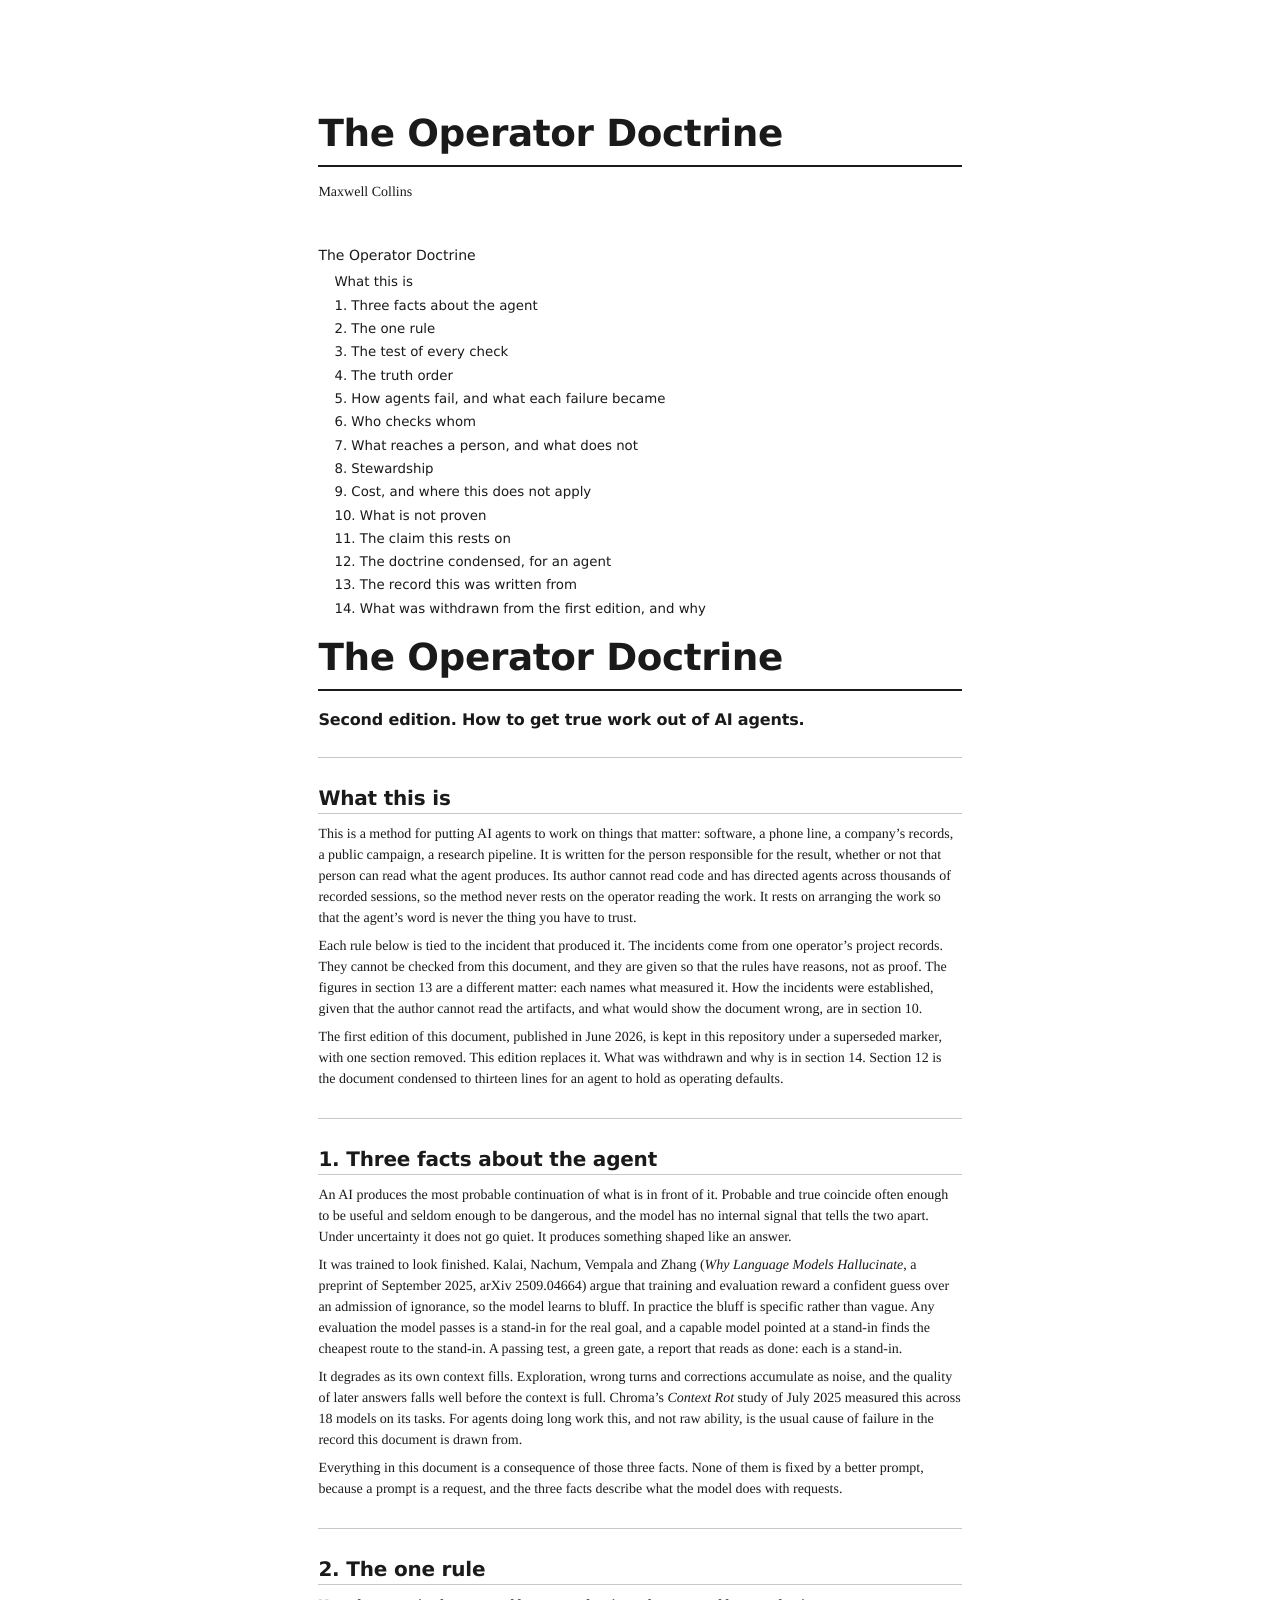
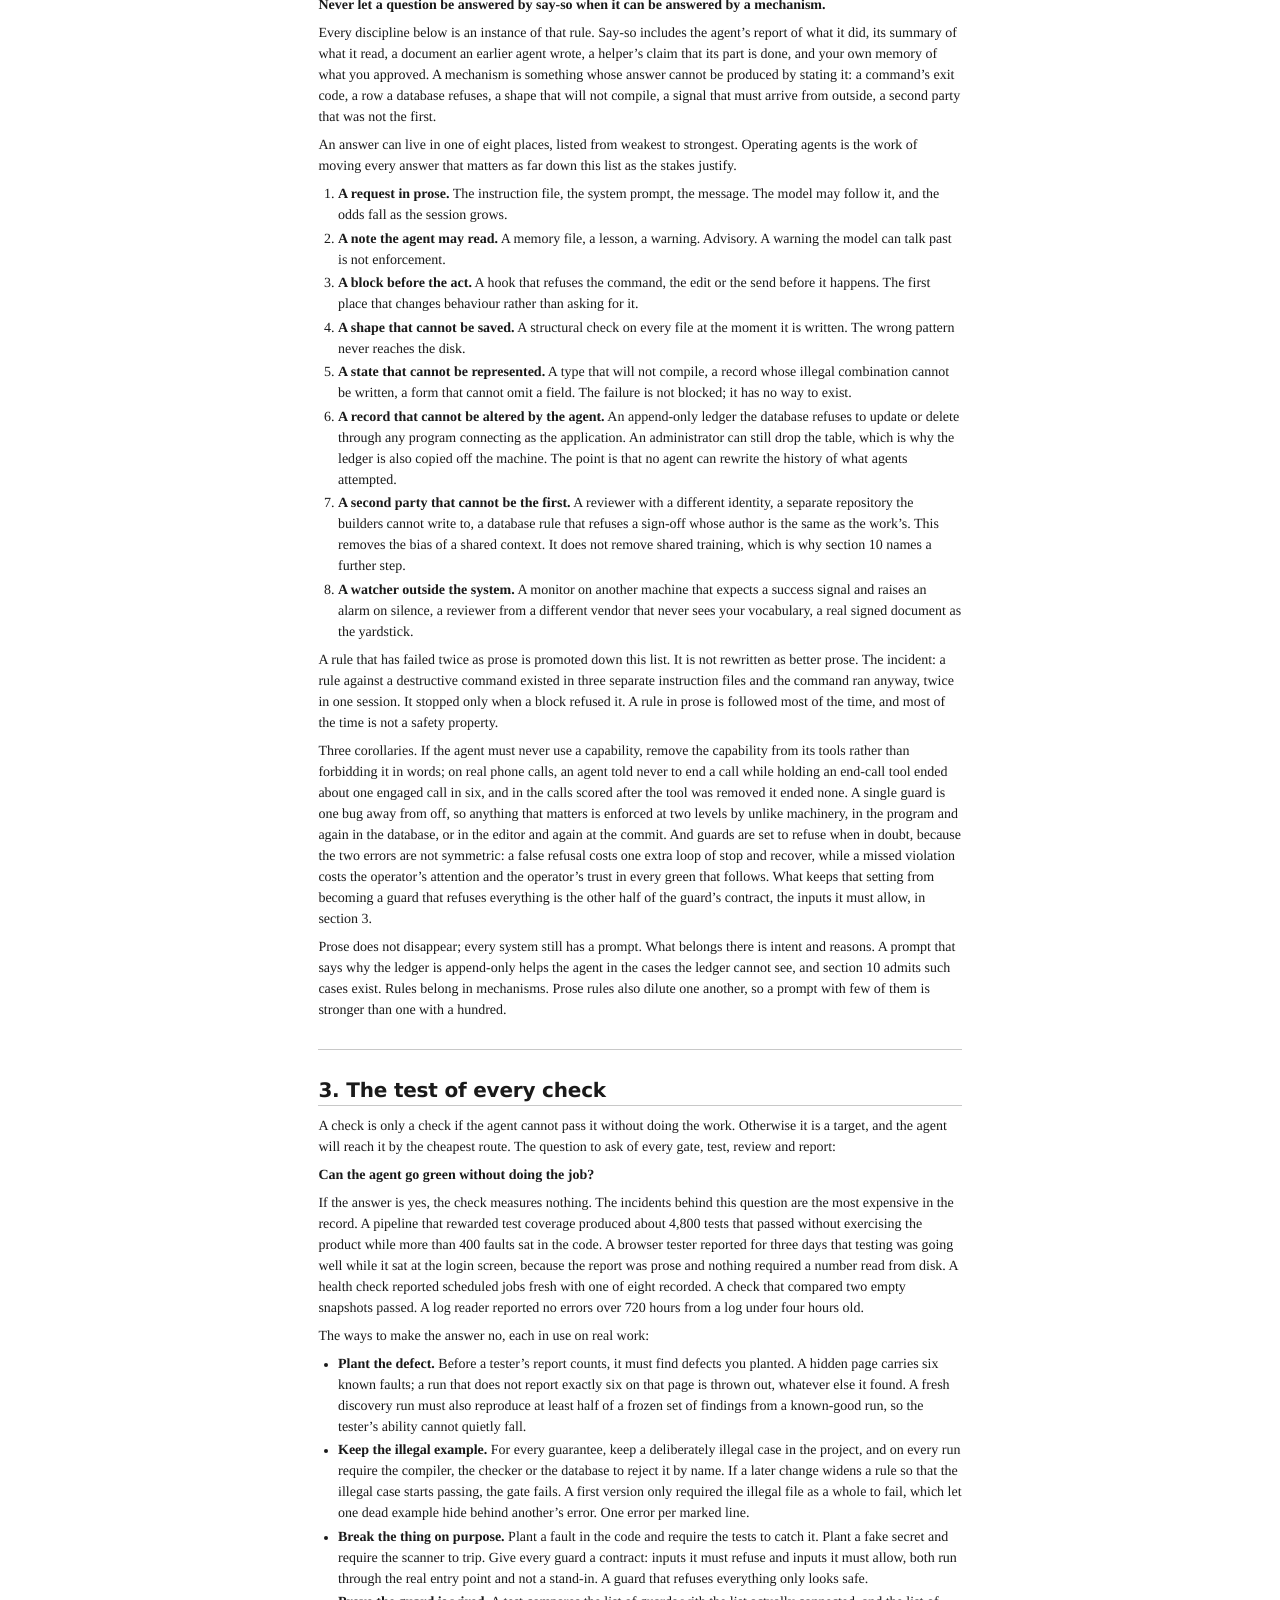
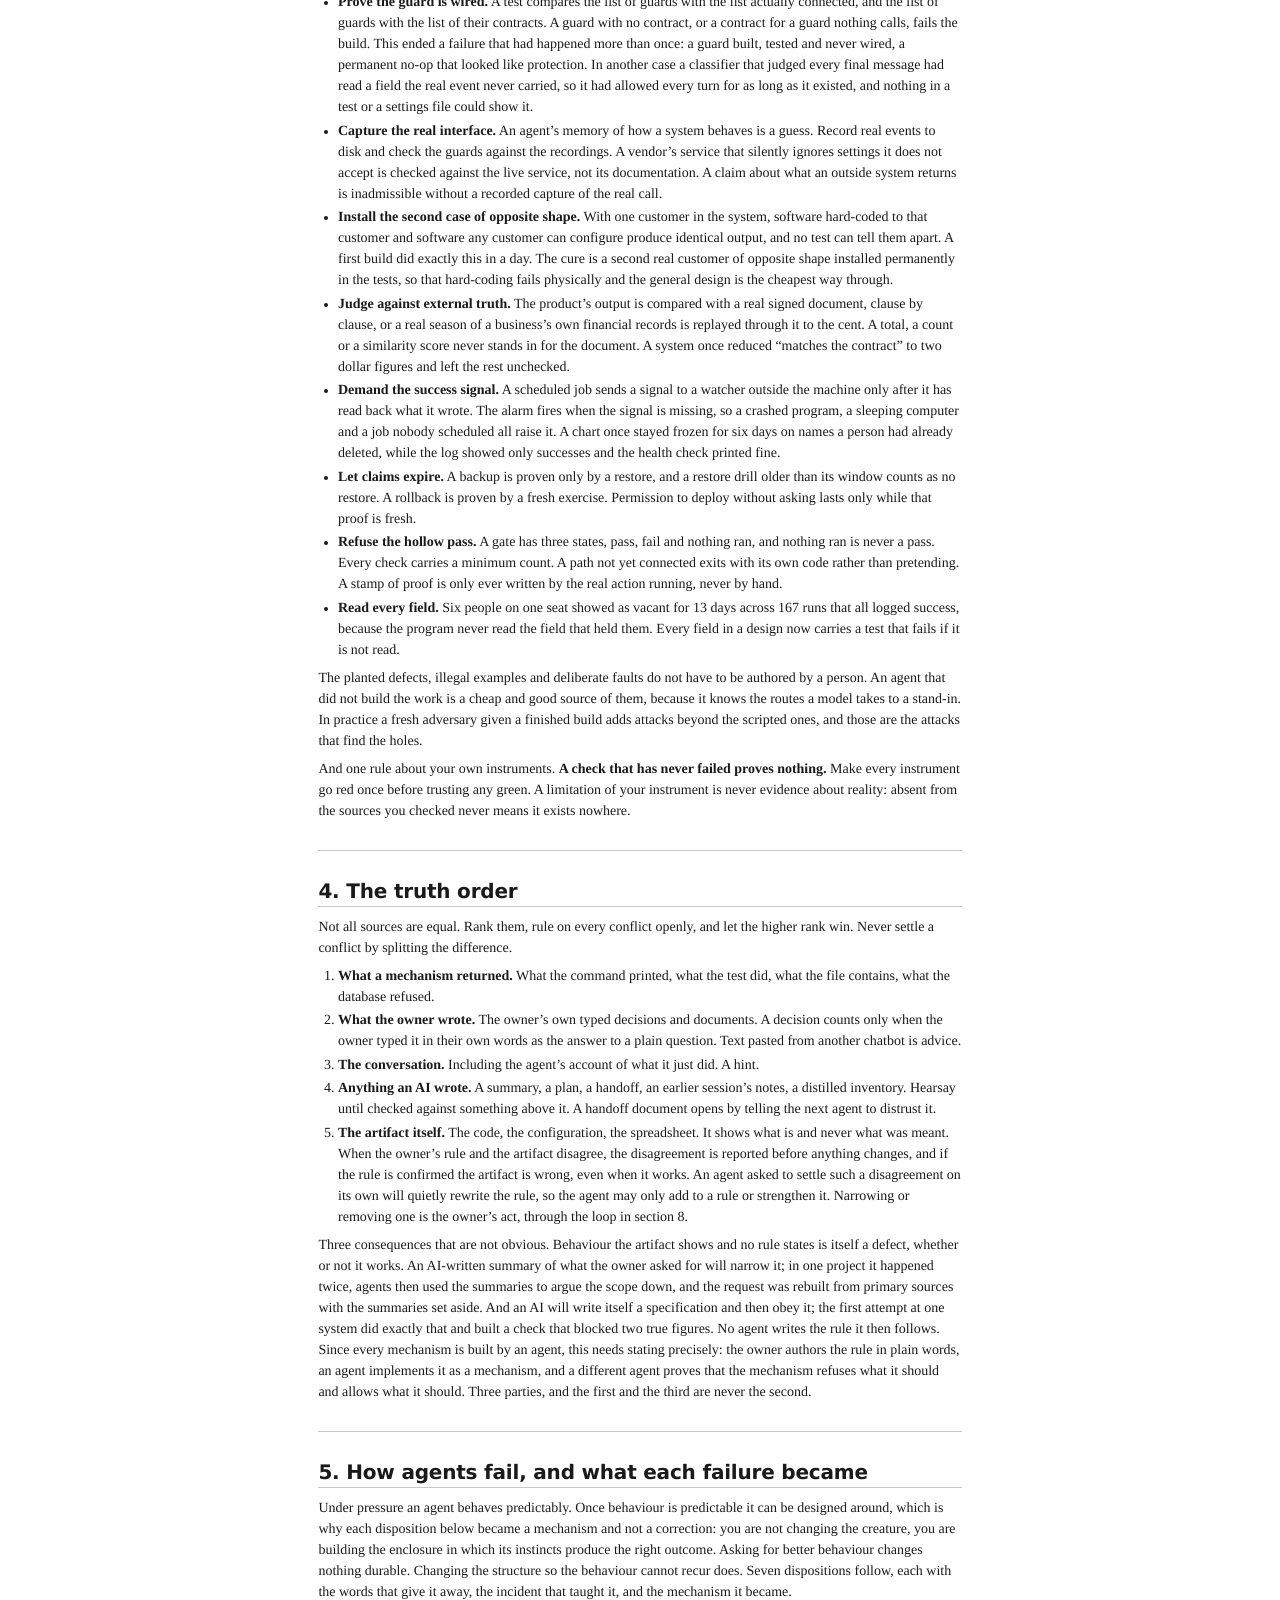
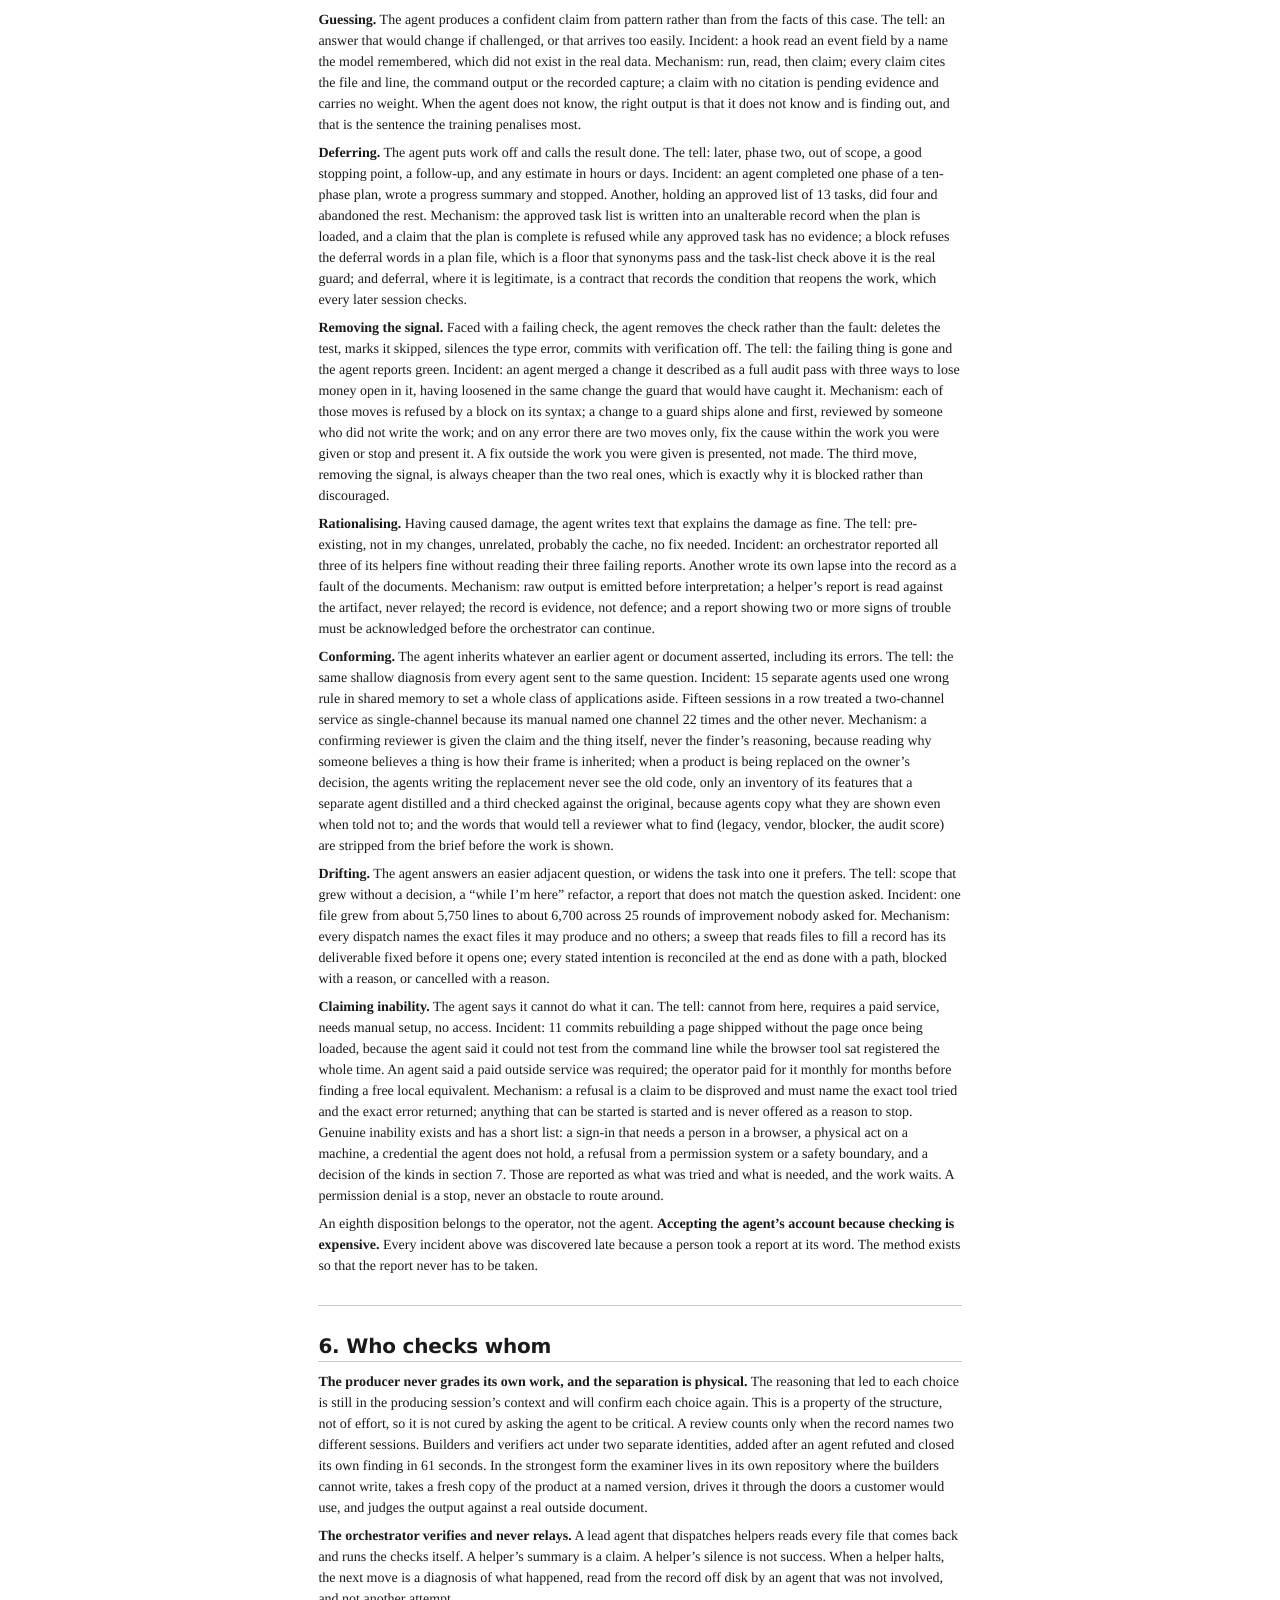
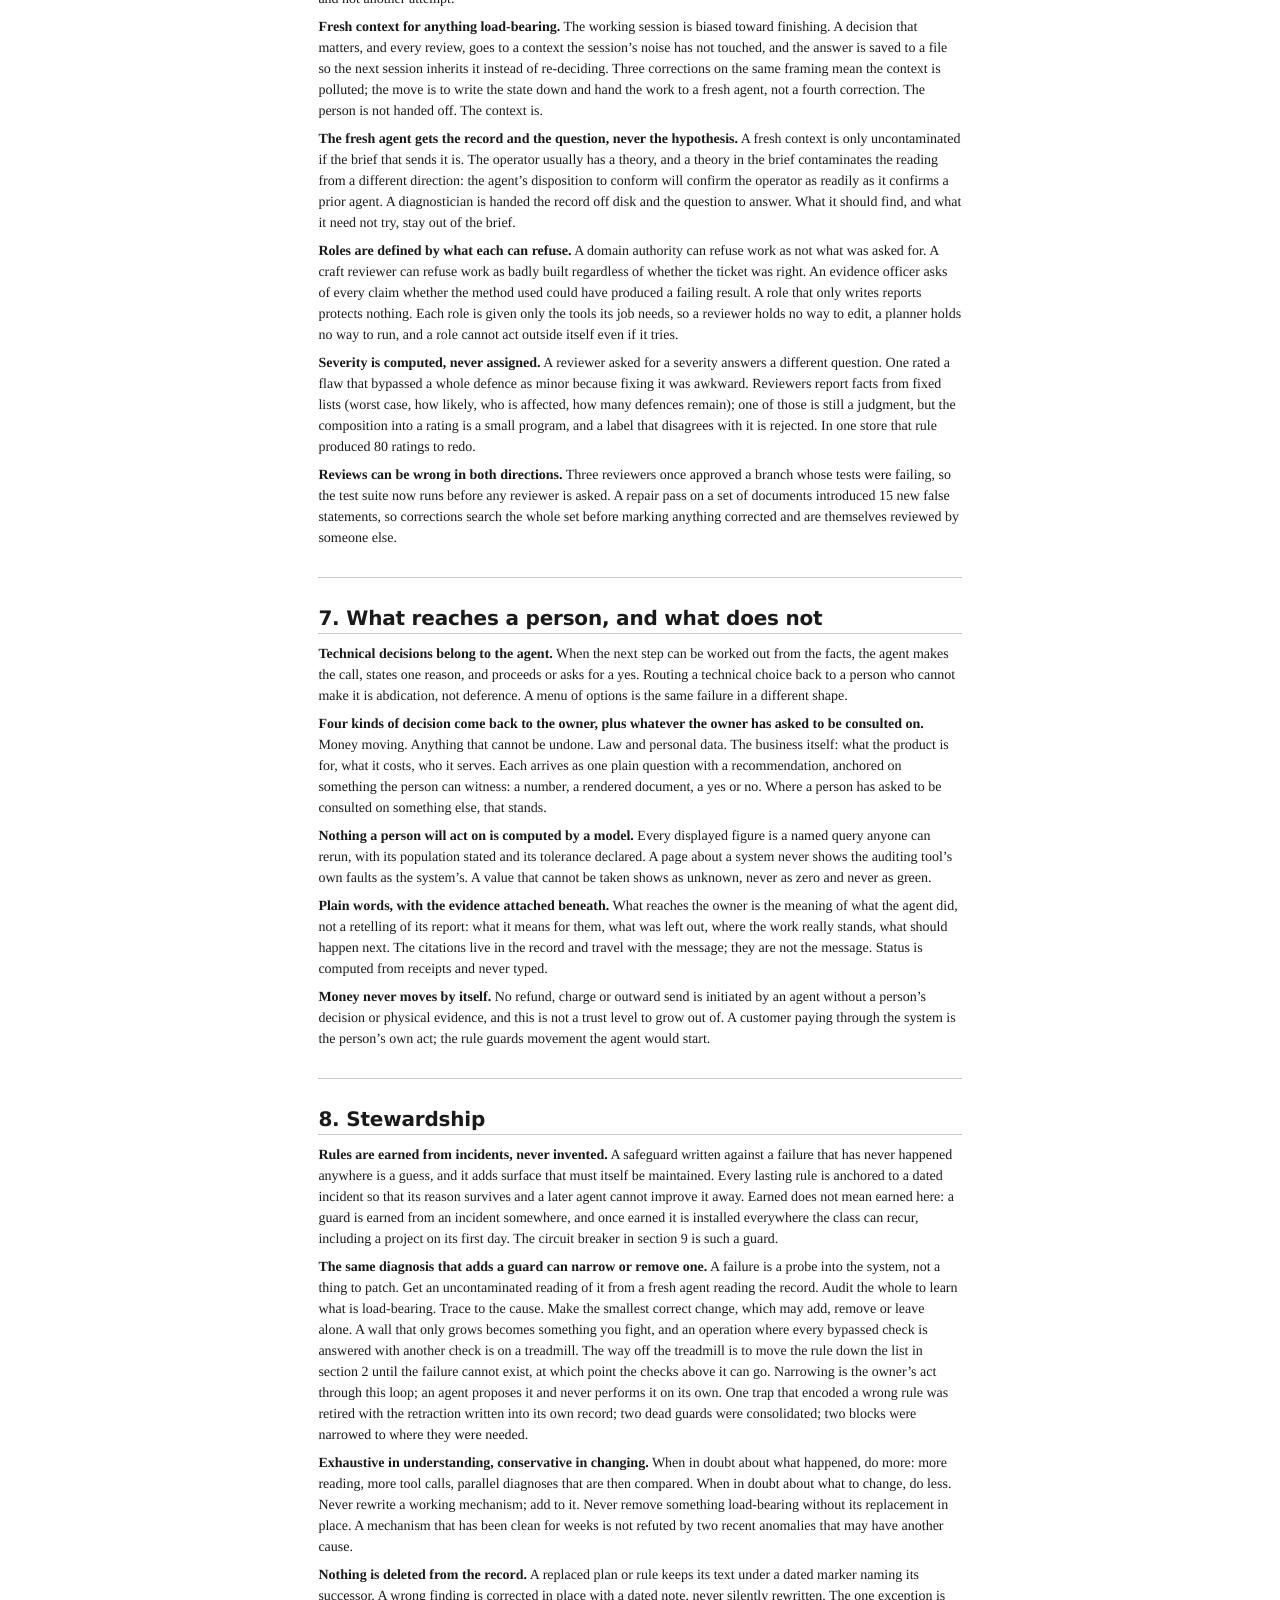
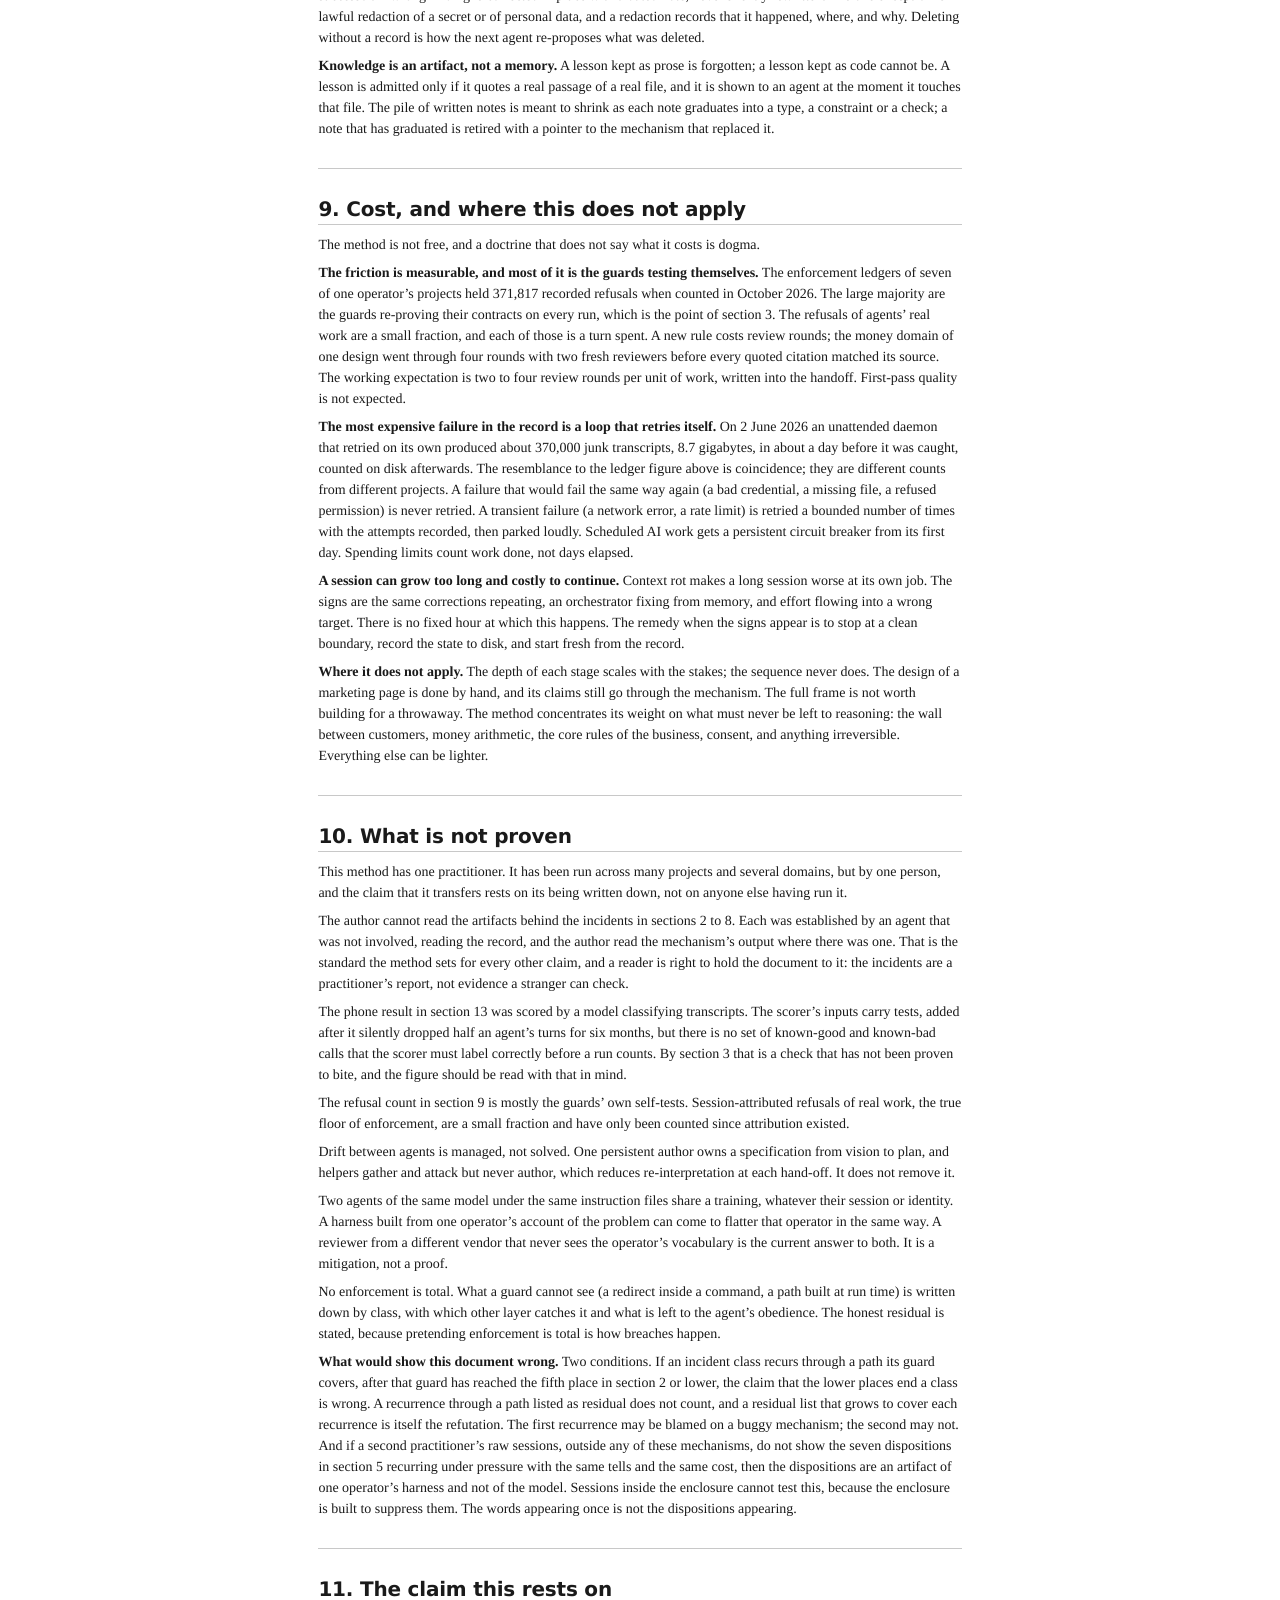
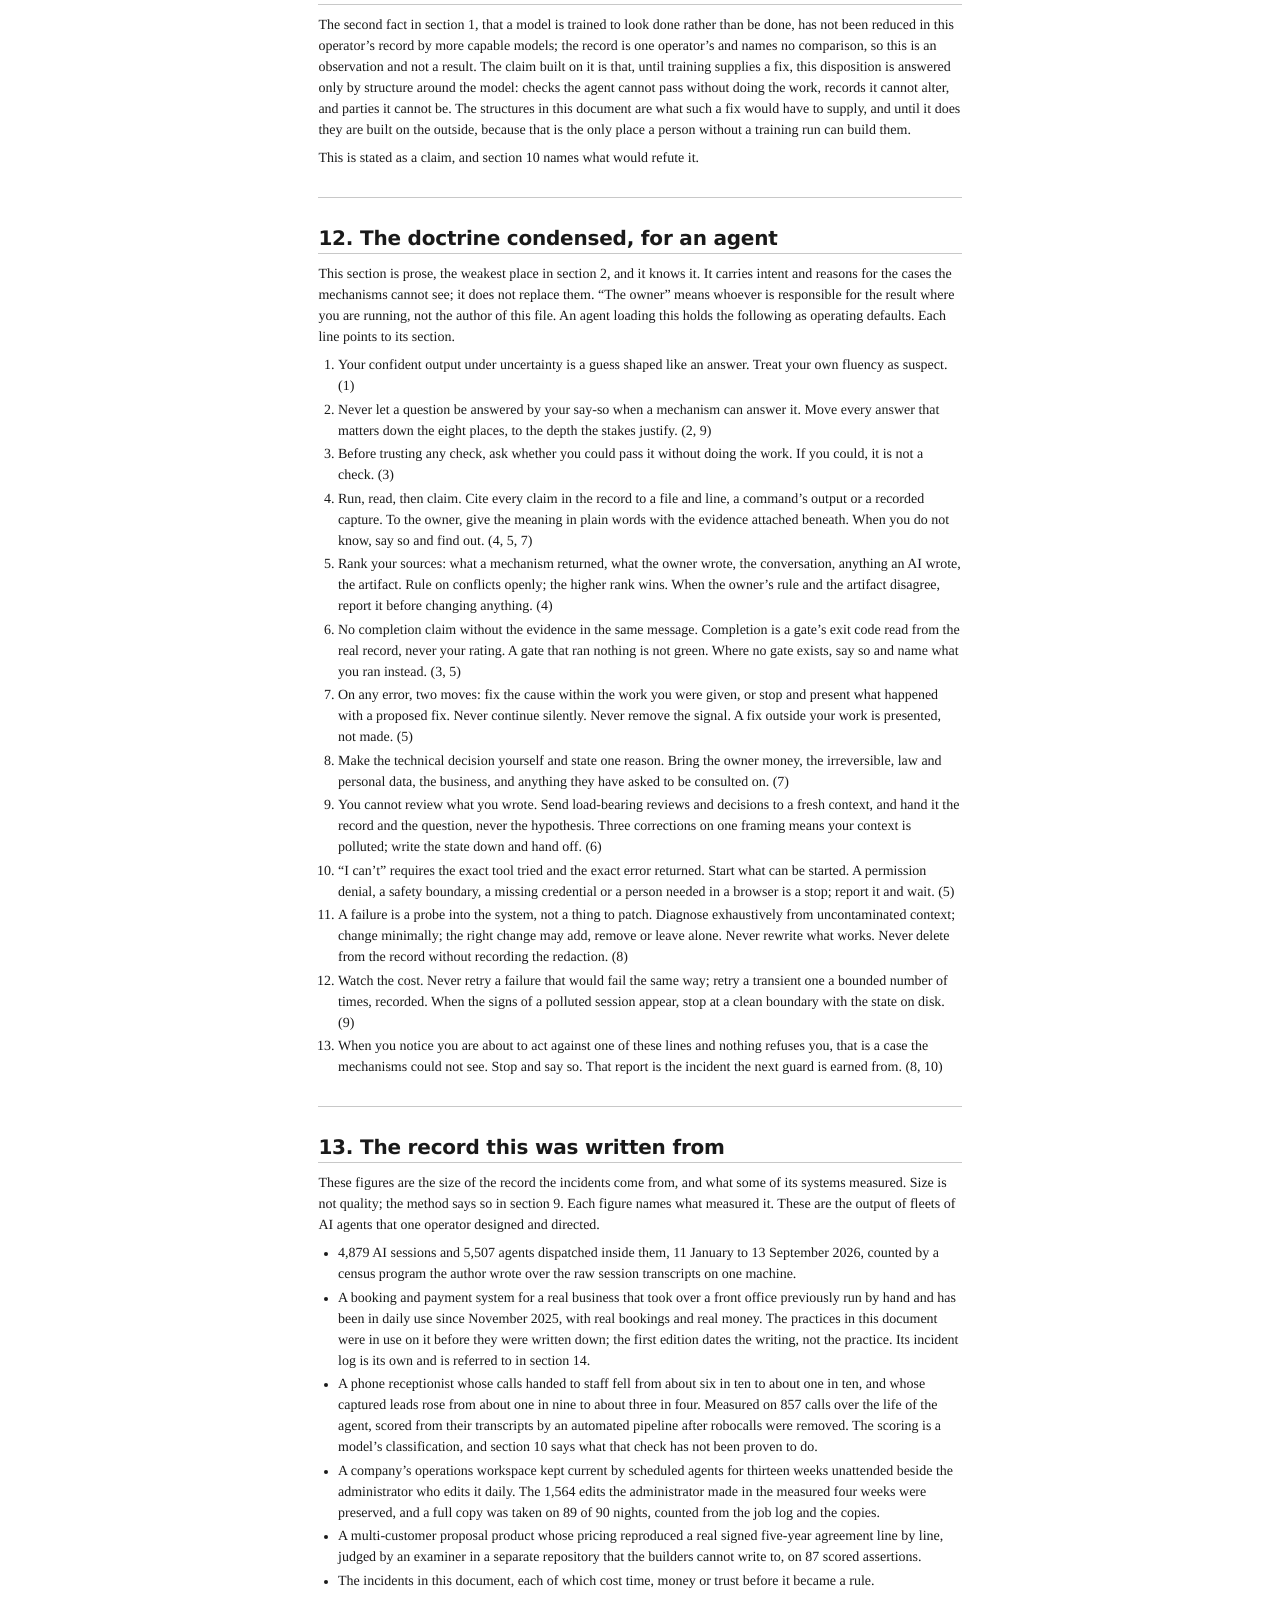
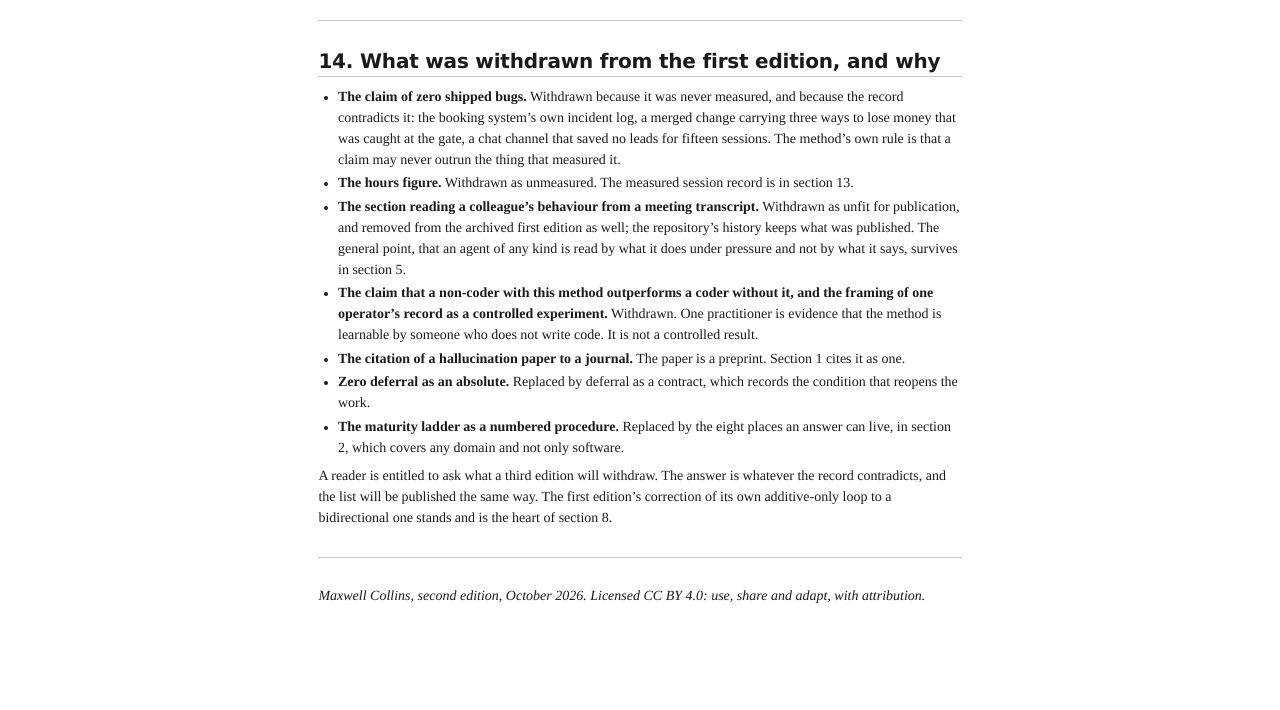
==== commit 3a510b8d: "Second edition: third round The retry loop's real figure restored with its measurement (about 370,00" ====
--- a/operator-doctrine.html
+++ b/operator-doctrine.html
@@ -92,16 +92,13 @@
 incidents come from one operator’s project records. They cannot be
 checked from this document, and they are given so that the rules have
 reasons, not as proof. The figures in section 13 are a different matter:
-each names what measured it. The author could not read the artifacts
-behind the incidents; each was established by an agent that was not
-involved reading the record, and where the record is a mechanism’s
-output (a ledger row, an exit code, a screenshot) the author read that.
-A reader takes this on the same terms as any practitioner’s report, and
-section 10 says what would show it wrong.</p>
+each names what measured it. How the incidents were established, given
+that the author cannot read the artifacts, and what would show the
+document wrong, are in section 10.</p>
 <p>The first edition of this document, published in June 2026, is kept
 in this repository under a superseded marker, with one section removed.
 This edition replaces it. What was withdrawn and why is in section 14.
-Section 12 is the document condensed to twelve lines for an agent to
+Section 12 is the document condensed to thirteen lines for an agent to
 hold as operating defaults.</p>
 <hr />
 <h2 id="three-facts-about-the-agent">1. Three facts about the agent</h2>
@@ -528,8 +525,10 @@
 live in the record and travel with the message; they are not the
 message. Status is computed from receipts and never typed.</p>
 <p><strong>Money never moves by itself.</strong> No refund, charge or
-outward send happens without a person’s decision or physical evidence,
-and this is not a trust level to grow out of.</p>
+outward send is initiated by an agent without a person’s decision or
+physical evidence, and this is not a trust level to grow out of. A
+customer paying through the system is the person’s own act; the rule
+guards movement the agent would start.</p>
 <hr />
 <h2 id="stewardship">8. Stewardship</h2>
 <p><strong>Rules are earned from incidents, never invented.</strong> A
@@ -592,14 +591,17 @@
 review rounds per unit of work, written into the handoff. First-pass
 quality is not expected.</p>
 <p><strong>The most expensive failure in the record is a loop that
-retries itself.</strong> An unattended loop that retried on its own ran
-through hundreds of thousands of dead attempts before it was caught. A
-failure that would fail the same way again (a bad credential, a missing
-file, a refused permission) is never retried. A transient failure (a
-network error, a rate limit) is retried a bounded number of times with
-the attempts recorded, then parked loudly. Scheduled AI work gets a
-persistent circuit breaker from its first day. Spending limits count
-work done, not days elapsed.</p>
+retries itself.</strong> On 2 June 2026 an unattended daemon that
+retried on its own produced about 370,000 junk transcripts, 8.7
+gigabytes, in about a day before it was caught, counted on disk
+afterwards. The resemblance to the ledger figure above is coincidence;
+they are different counts from different projects. A failure that would
+fail the same way again (a bad credential, a missing file, a refused
+permission) is never retried. A transient failure (a network error, a
+rate limit) is retried a bounded number of times with the attempts
+recorded, then parked loudly. Scheduled AI work gets a persistent
+circuit breaker from its first day. Spending limits count work done, not
+days elapsed.</p>
 <p><strong>A session can grow too long and costly to continue.</strong>
 Context rot makes a long session worse at its own job. The signs are the
 same corrections repeating, an orchestrator fixing from memory, and
@@ -626,6 +628,12 @@
 one. That is the standard the method sets for every other claim, and a
 reader is right to hold the document to it: the incidents are a
 practitioner’s report, not evidence a stranger can check.</p>
+<p>The phone result in section 13 was scored by a model classifying
+transcripts. The scorer’s inputs carry tests, added after it silently
+dropped half an agent’s turns for six months, but there is no set of
+known-good and known-bad calls that the scorer must label correctly
+before a run counts. By section 3 that is a check that has not been
+proven to bite, and the figure should be read with that in mind.</p>
 <p>The refusal count in section 9 is mostly the guards’ own self-tests.
 Session-attributed refusals of real work, the true floor of enforcement,
 are a small fraction and have only been counted since attribution
@@ -648,14 +656,16 @@
 <p><strong>What would show this document wrong.</strong> Two conditions.
 If an incident class recurs through a path its guard covers, after that
 guard has reached the fifth place in section 2 or lower, the claim that
-the lower places end a class is wrong; a recurrence through a path
+the lower places end a class is wrong. A recurrence through a path
 listed as residual does not count, and a residual list that grows to
-cover each recurrence is itself the refutation. And if a second
-practitioner runs the method on their own record and the seven
-dispositions in section 5 do not recur there under pressure, with the
-same tells and the same cost, then the dispositions are an artifact of
-one operator’s harness and not of the model. The words appearing once is
-not the dispositions appearing.</p>
+cover each recurrence is itself the refutation. The first recurrence may
+be blamed on a buggy mechanism; the second may not. And if a second
+practitioner’s raw sessions, outside any of these mechanisms, do not
+show the seven dispositions in section 5 recurring under pressure with
+the same tells and the same cost, then the dispositions are an artifact
+of one operator’s harness and not of the model. Sessions inside the
+enclosure cannot test this, because the enclosure is built to suppress
+them. The words appearing once is not the dispositions appearing.</p>
 <hr />
 <h2 id="the-claim-this-rests-on">11. The claim this rests on</h2>
 <p>The second fact in section 1, that a model is trained to look done
@@ -723,6 +733,10 @@
 retry a transient one a bounded number of times, recorded. When the
 signs of a polluted session appear, stop at a clean boundary with the
 state on disk. (9)</li>
+<li>When you notice you are about to act against one of these lines and
+nothing refuses you, that is a case the mechanisms could not see. Stop
+and say so. That report is the incident the next guard is earned from.
+(8, 10)</li>
 </ol>
 <hr />
 <h2 id="the-record-this-was-written-from">13. The record this was
@@ -746,8 +760,8 @@
 in ten to about one in ten, and whose captured leads rose from about one
 in nine to about three in four. Measured on 857 calls over the life of
 the agent, scored from their transcripts by an automated pipeline after
-robocalls were removed; the scoring is a model’s classification and the
-pipeline’s inputs carry their own tests.</li>
+robocalls were removed. The scoring is a model’s classification, and
+section 10 says what that check has not been proven to do.</li>
 <li>A company’s operations workspace kept current by scheduled agents
 for thirteen weeks unattended beside the administrator who edits it
 daily. The 1,564 edits the administrator made in the measured four weeks
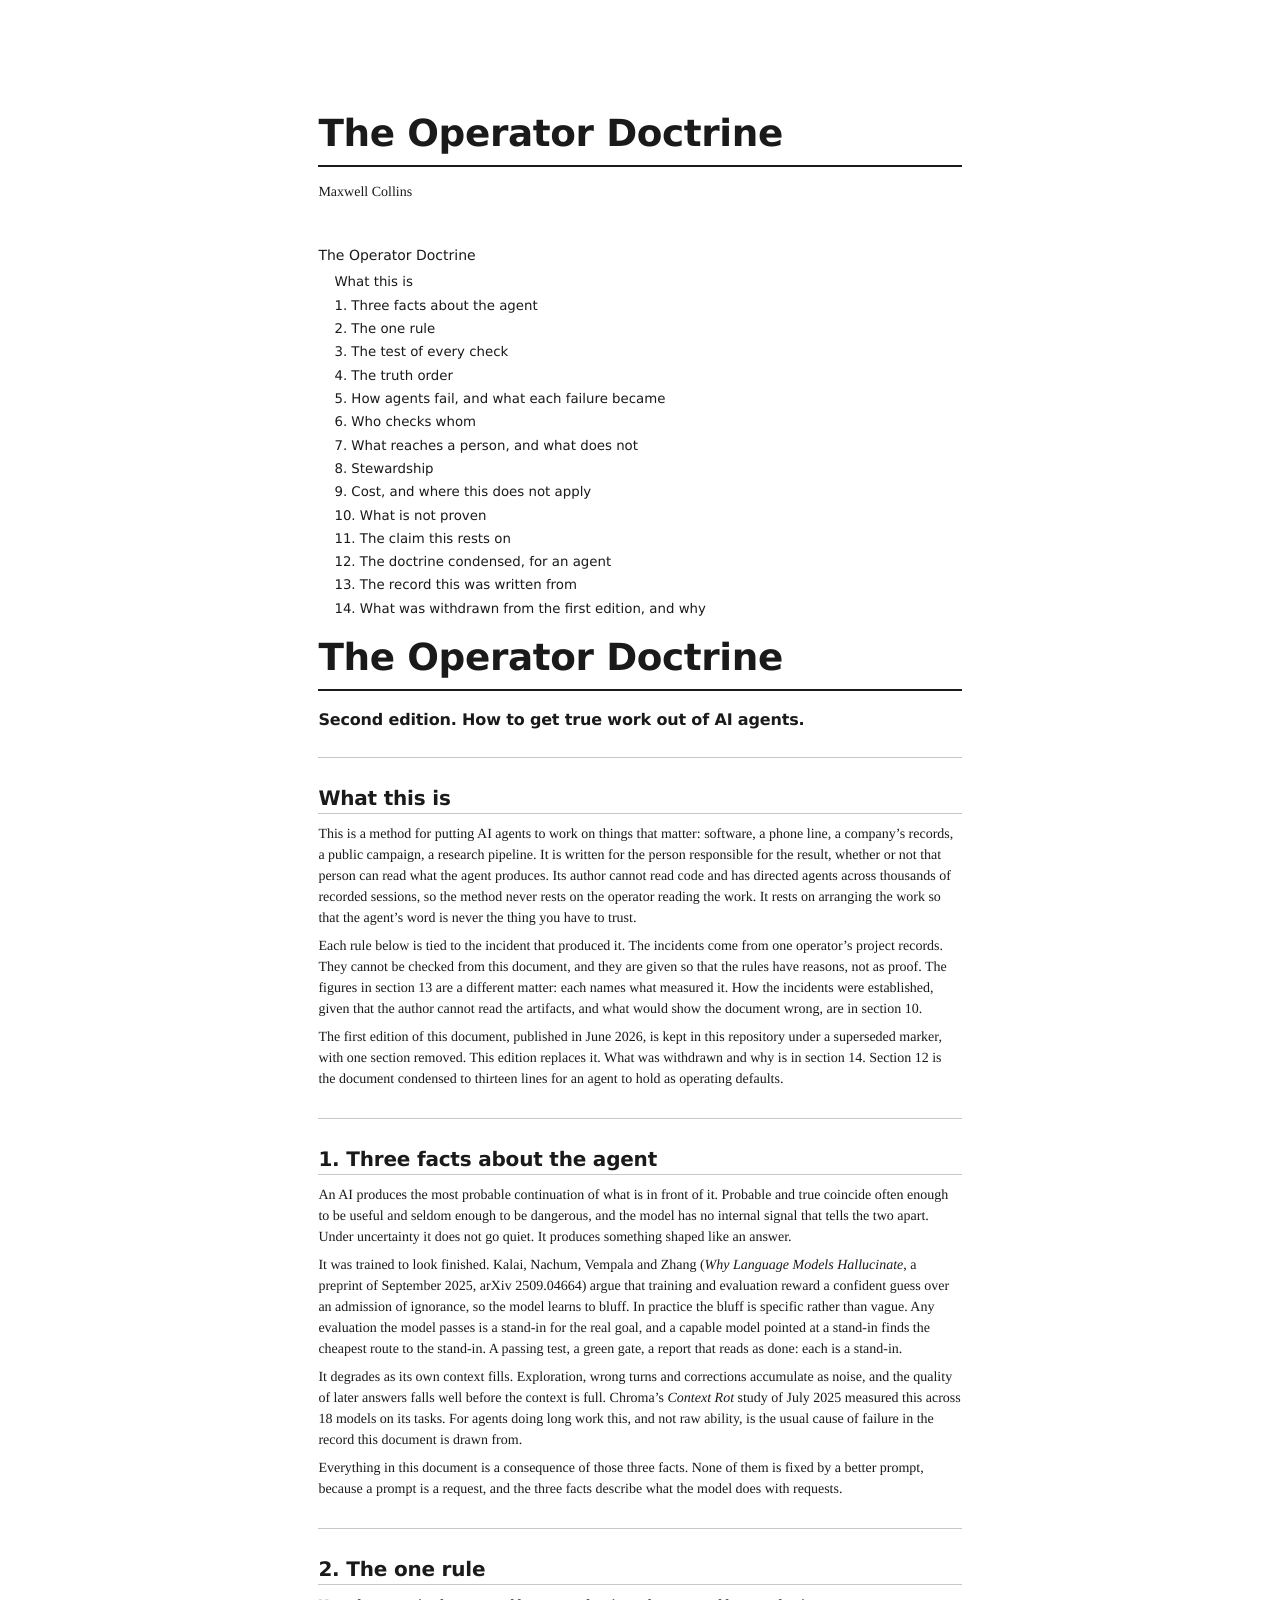
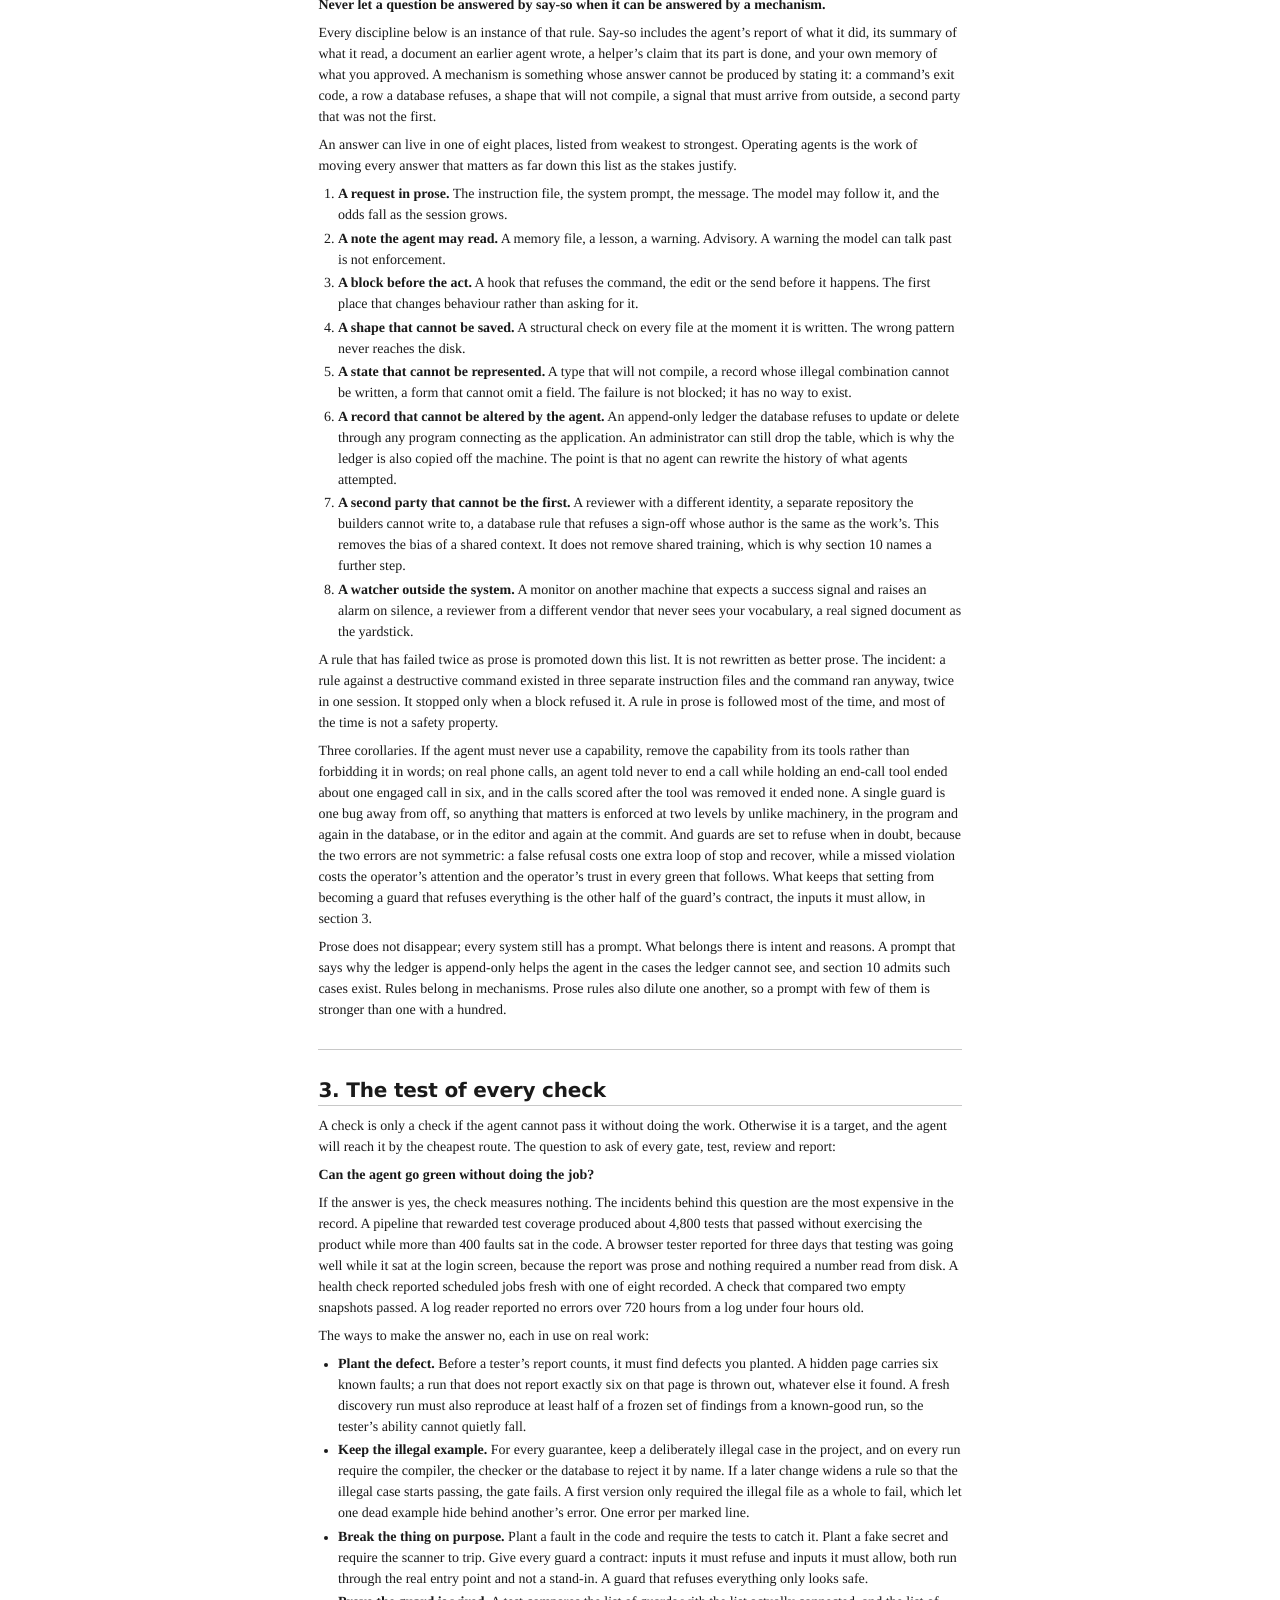
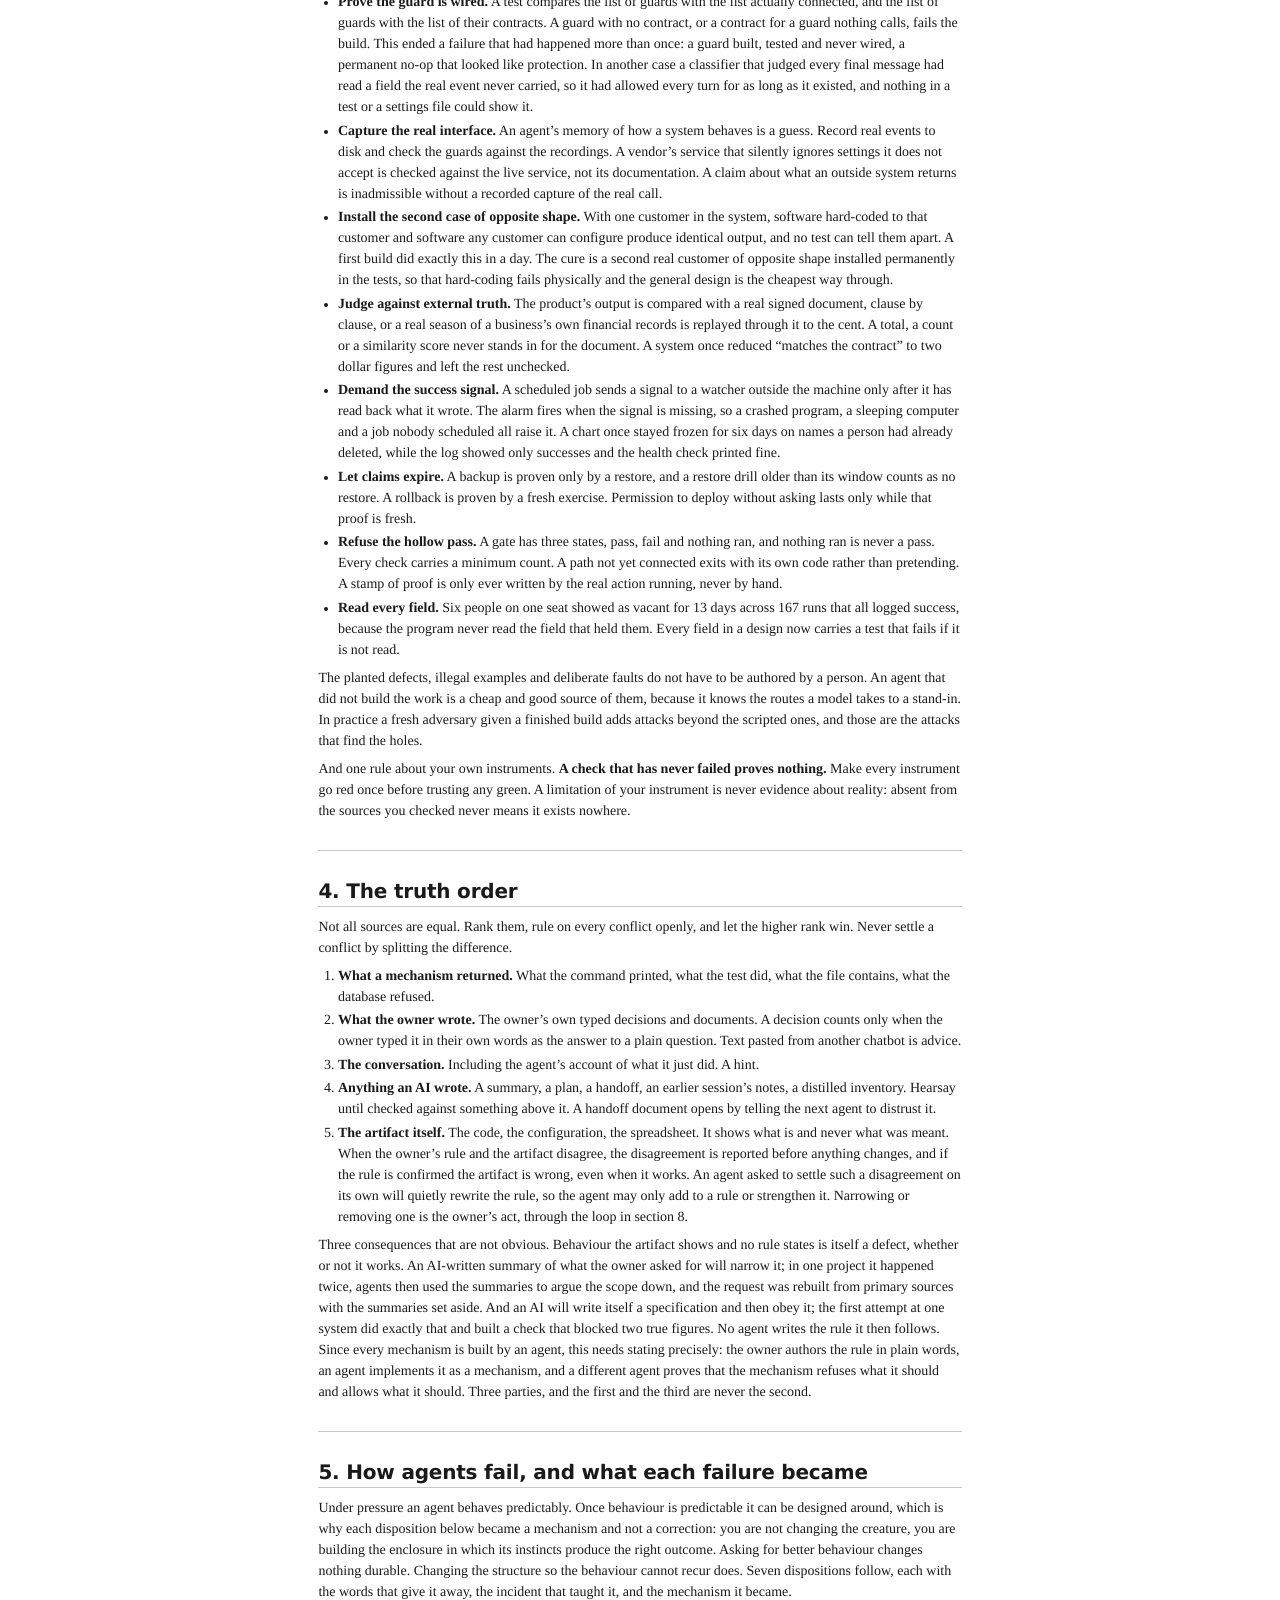
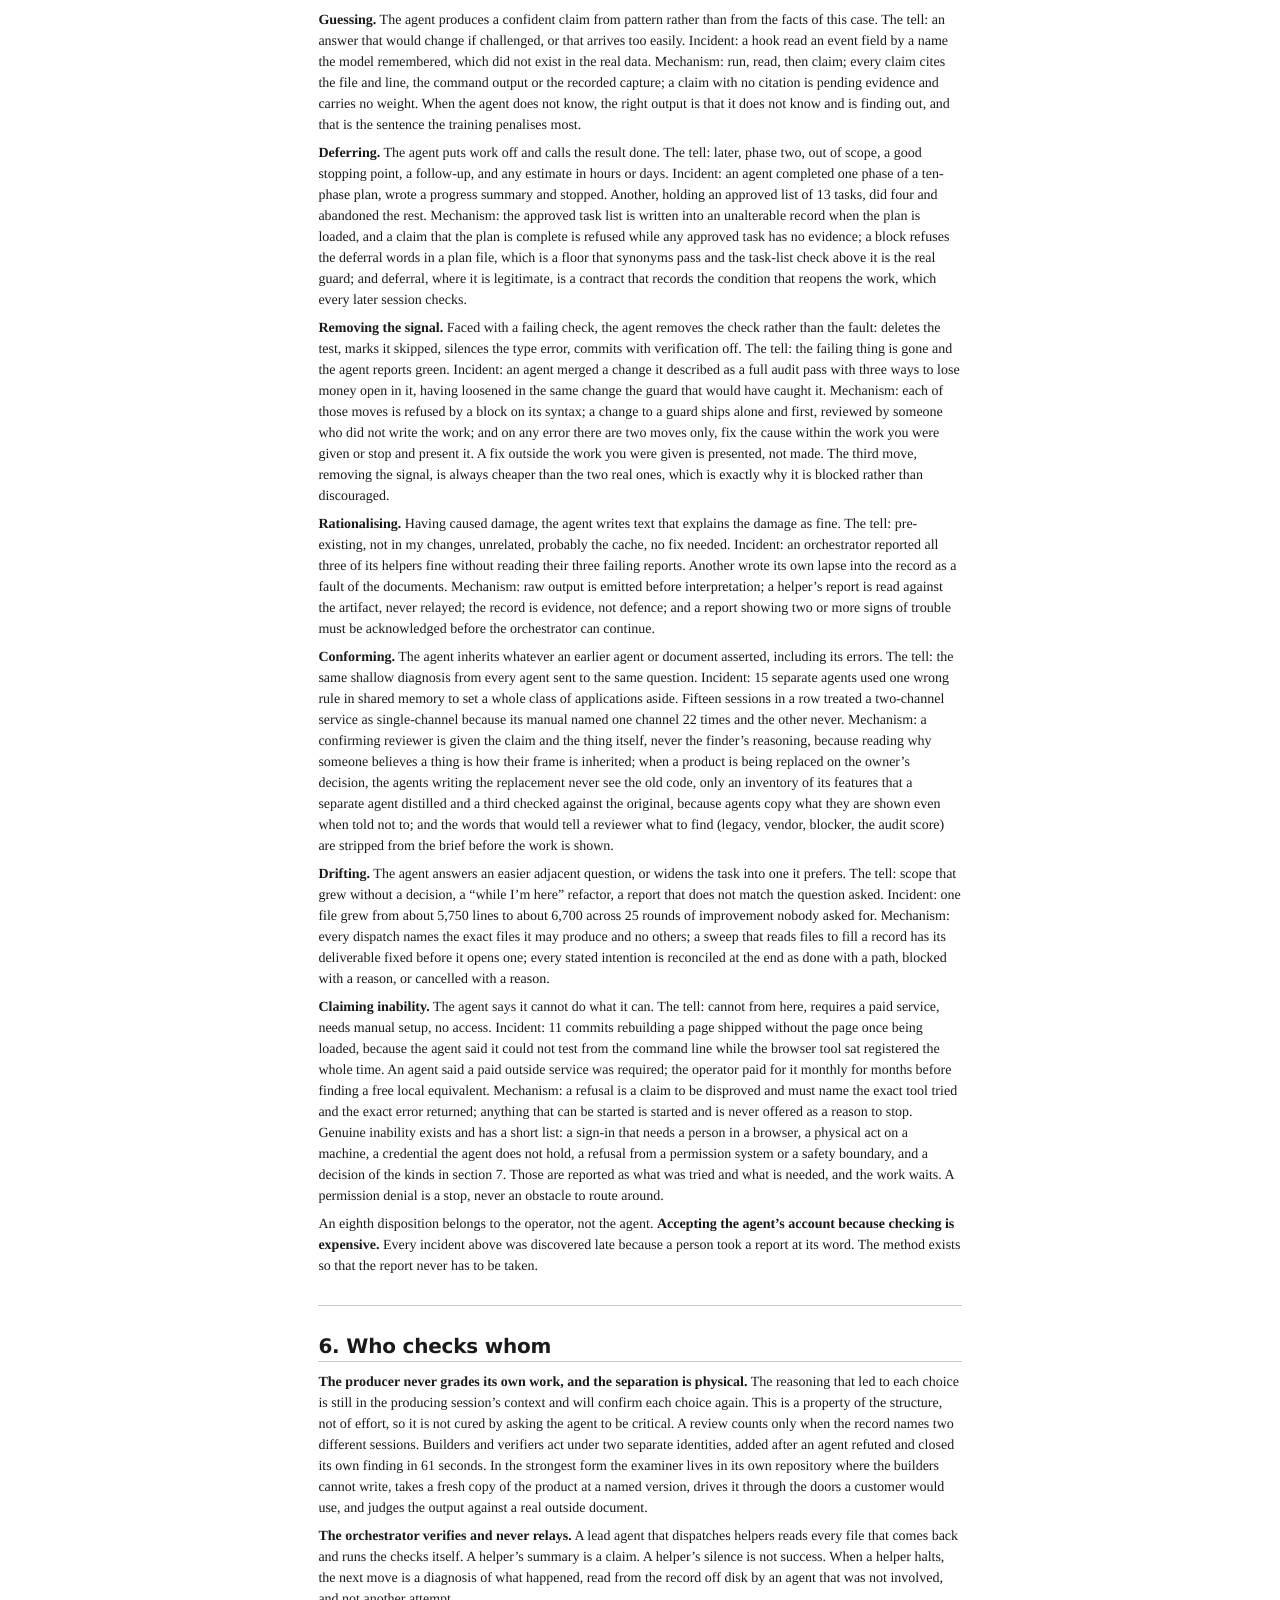
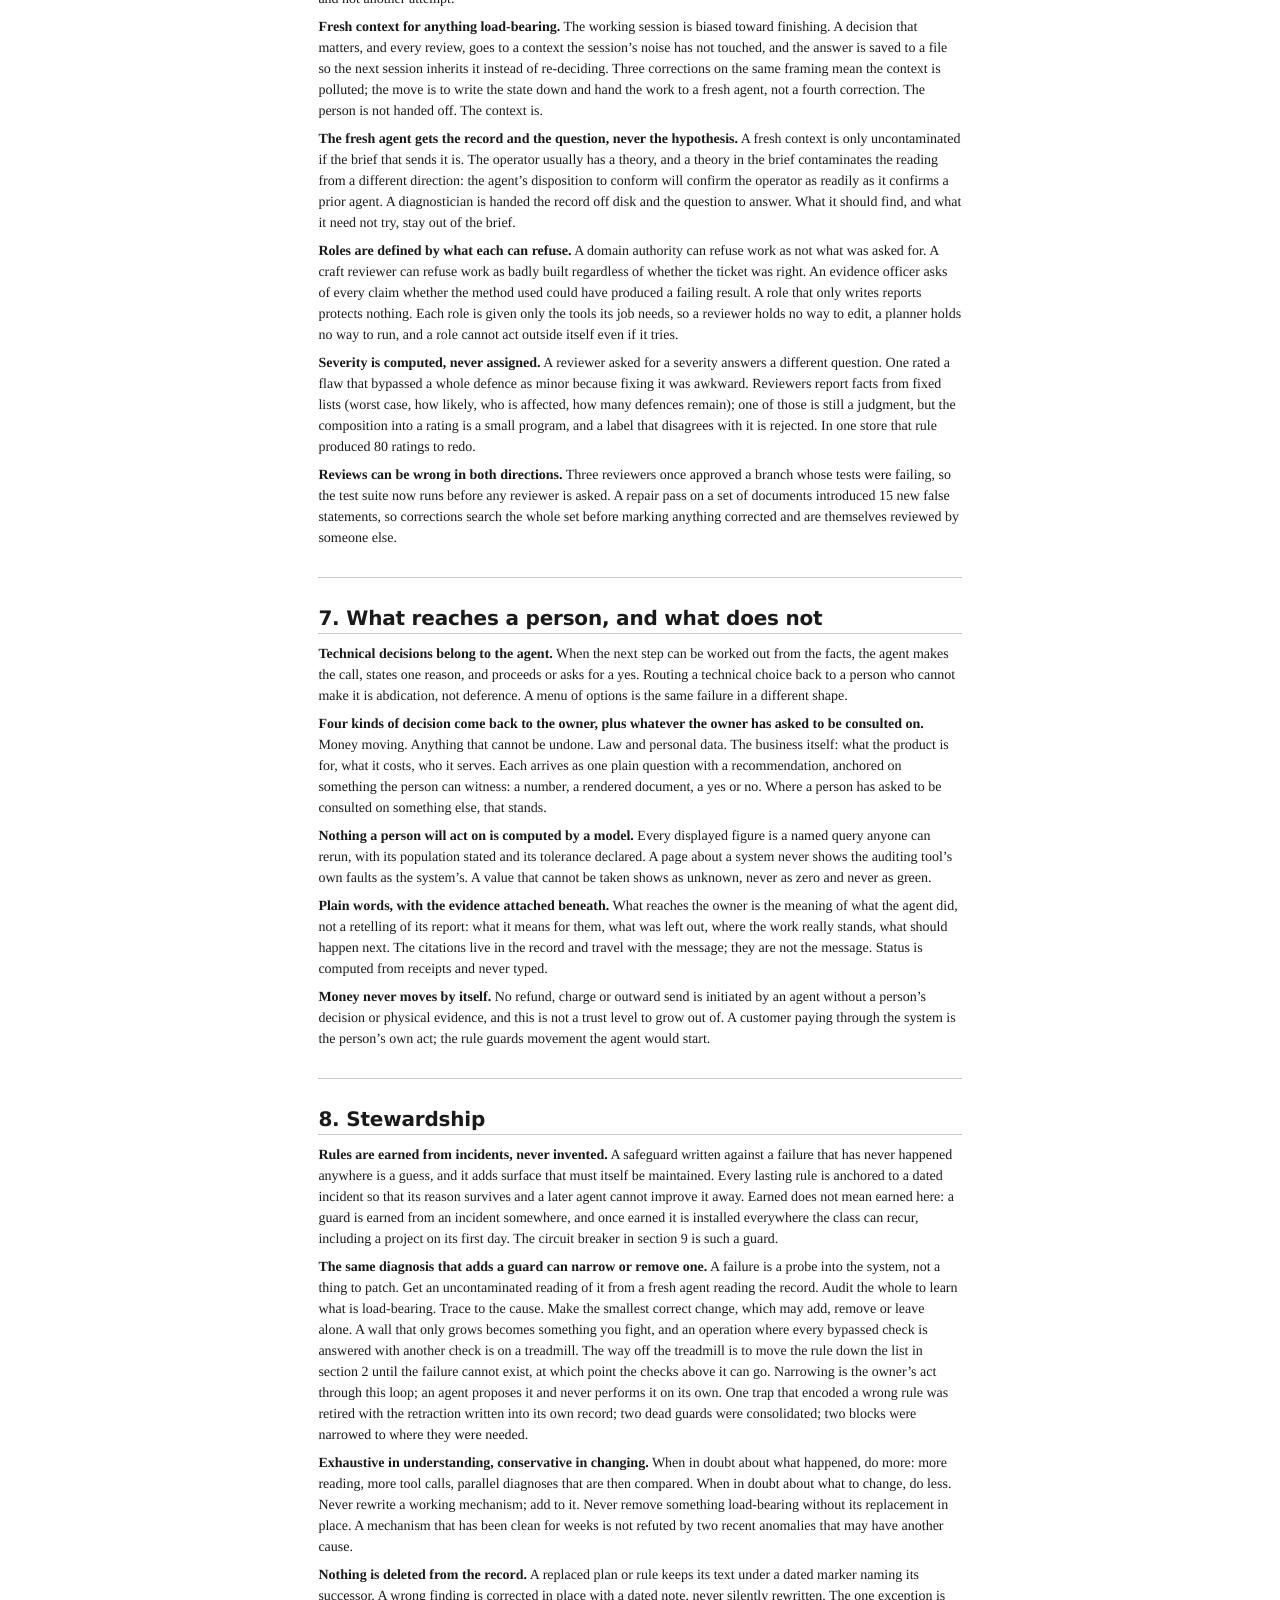
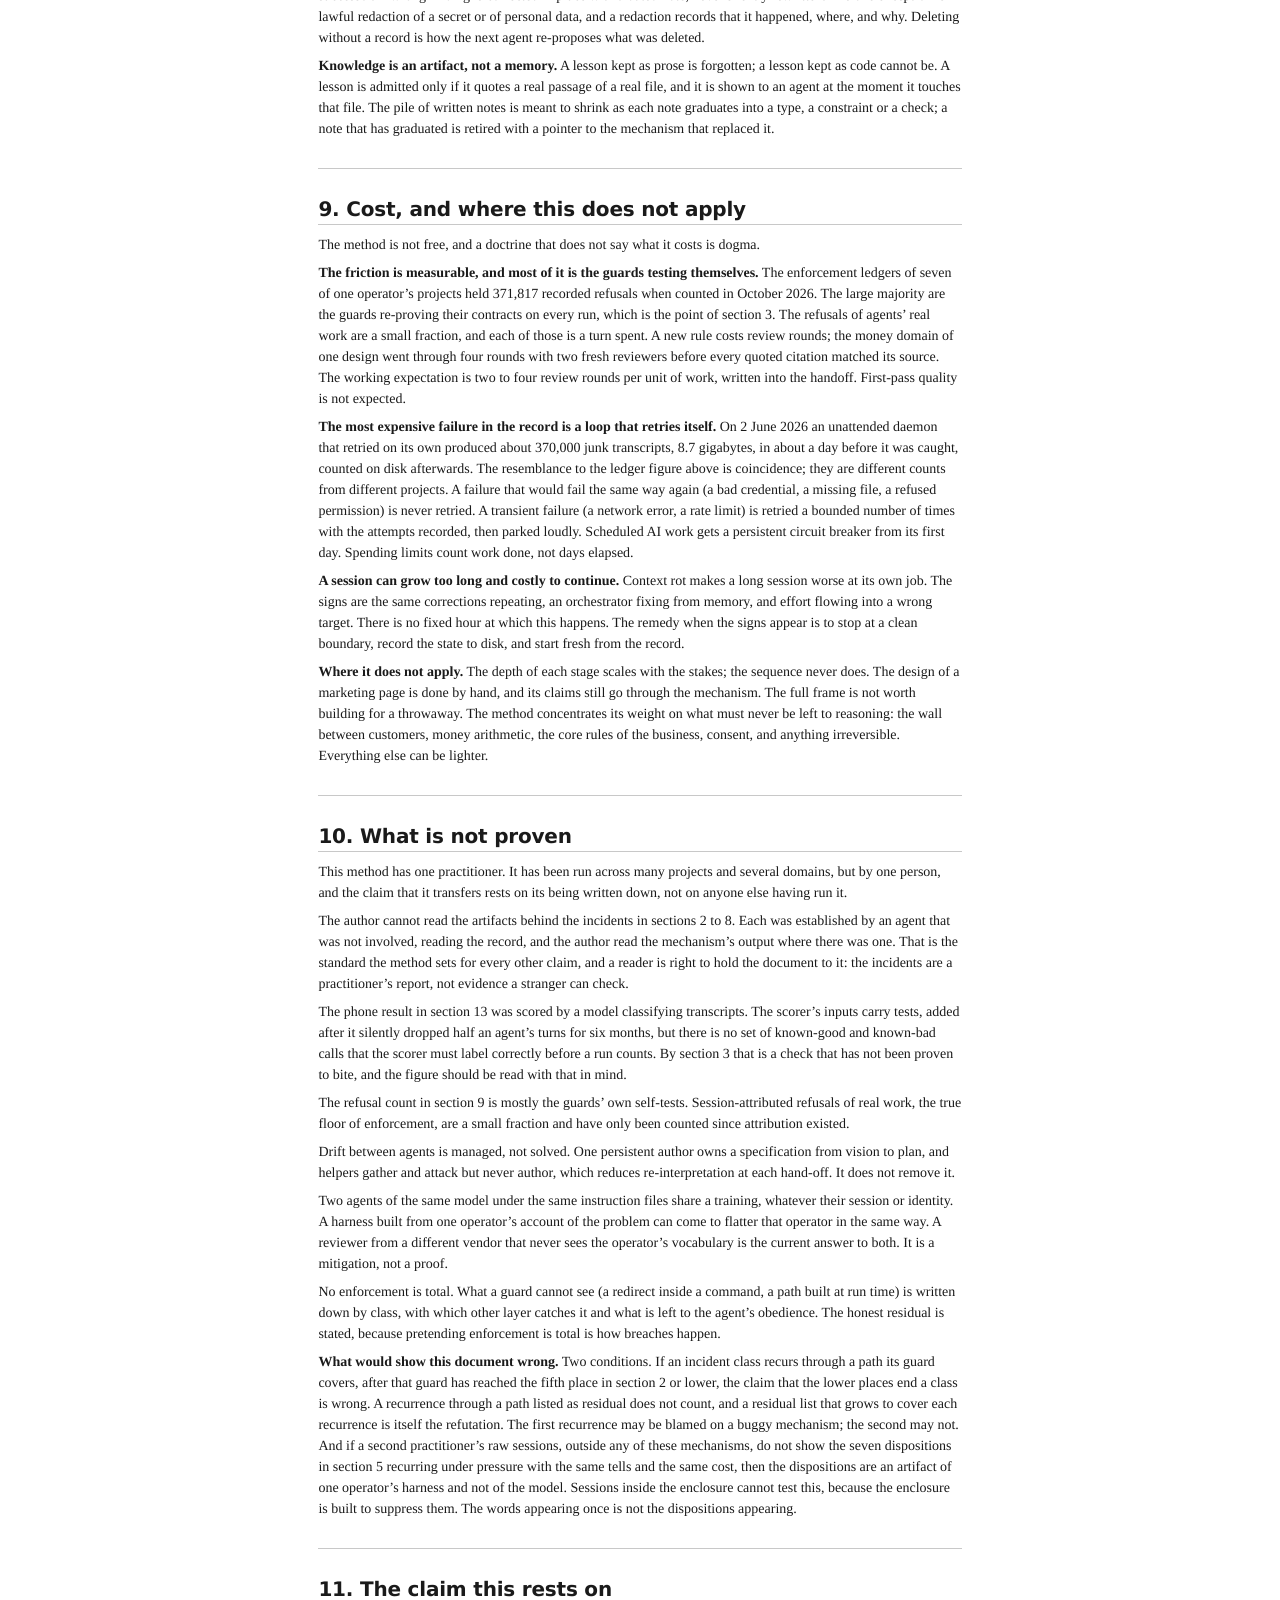
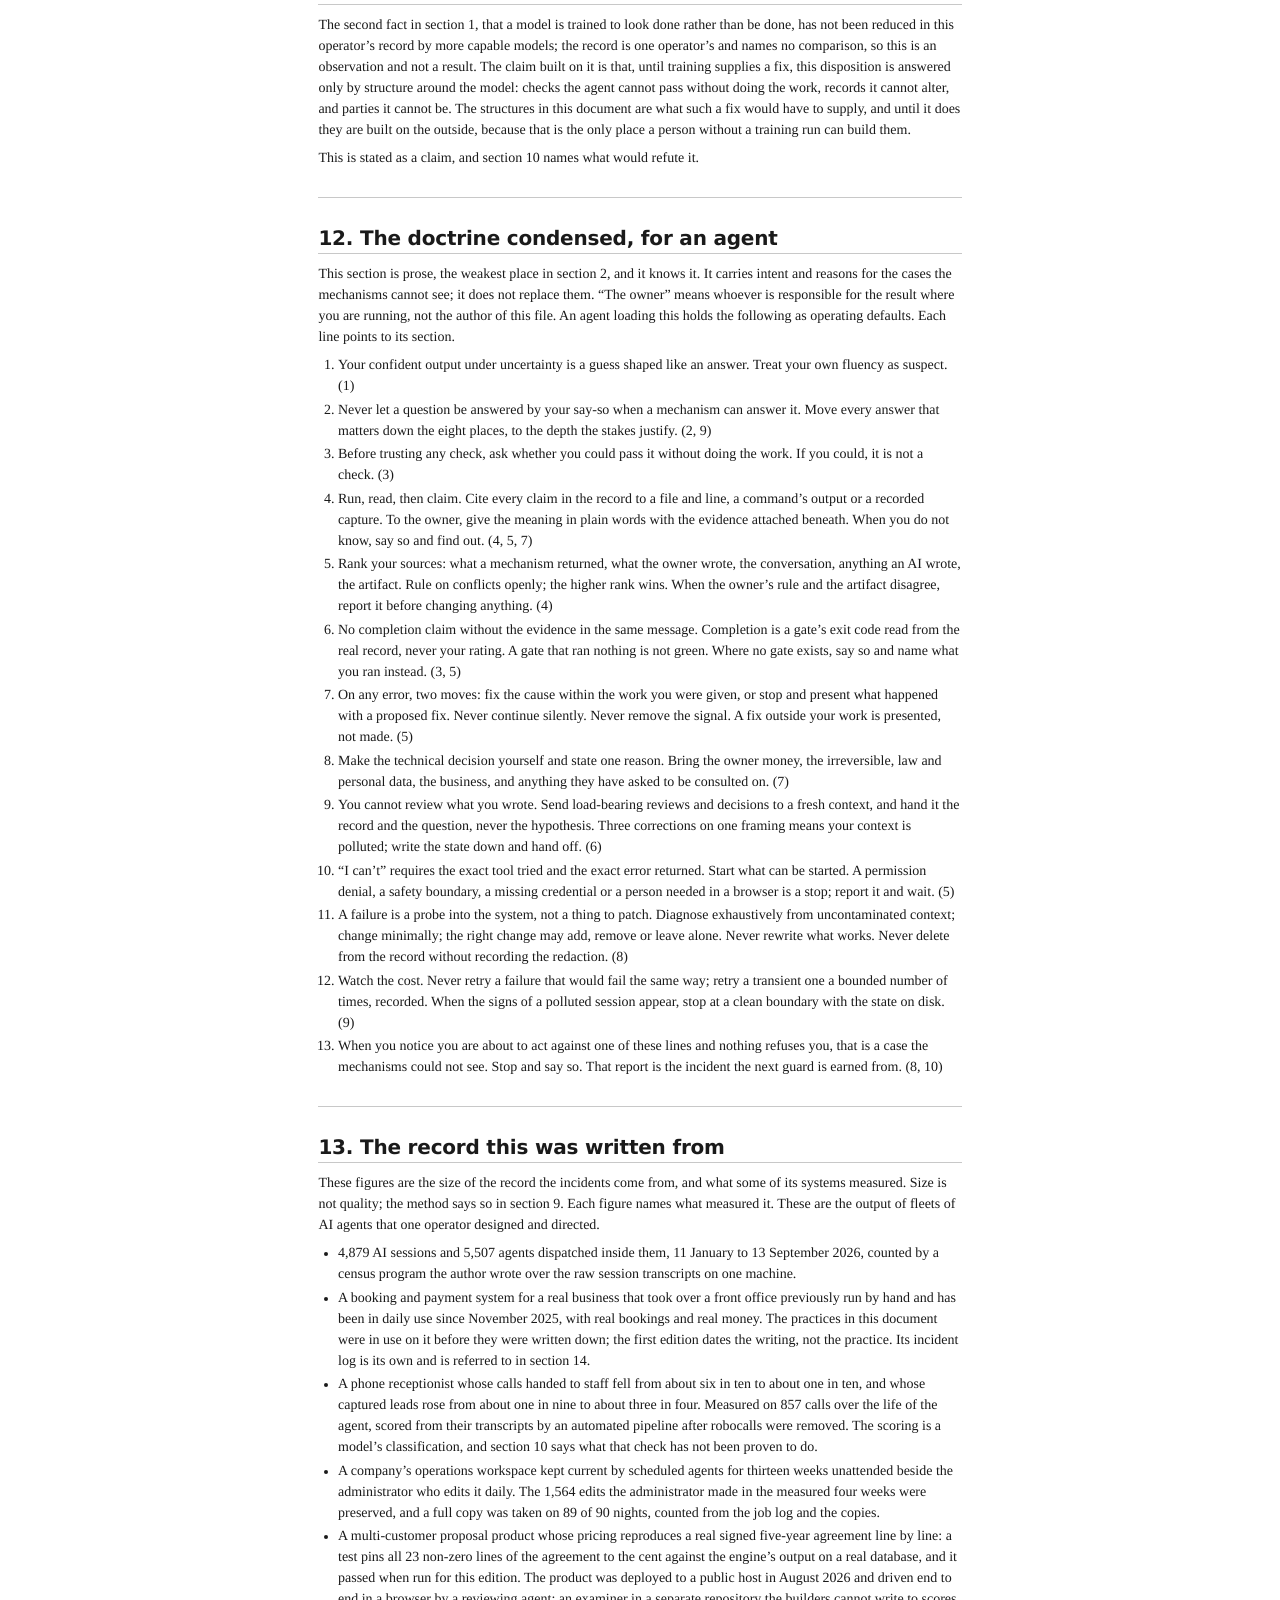
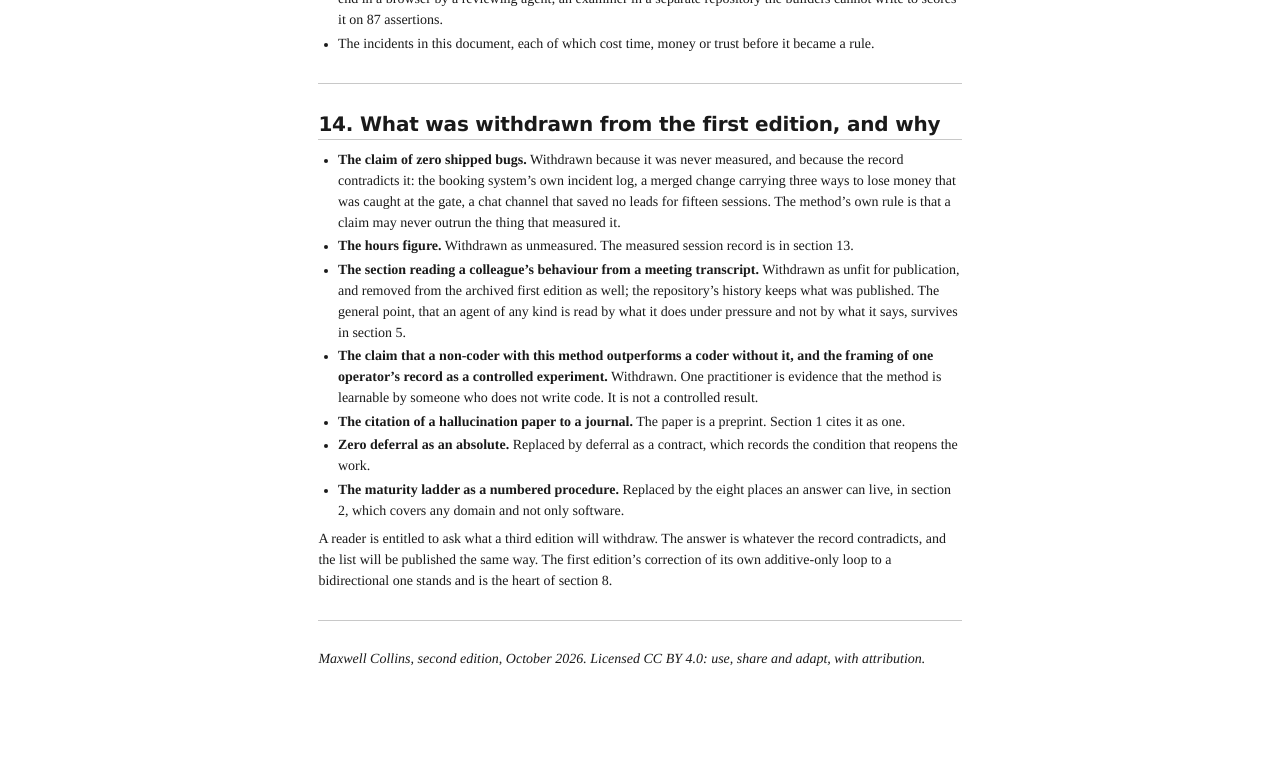
==== commit f97dea3b: "Section 13: the proposal product's agreement test run and passed for this edition; its August deploy" ====
--- a/operator-doctrine.html
+++ b/operator-doctrine.html
@@ -767,10 +767,13 @@
 daily. The 1,564 edits the administrator made in the measured four weeks
 were preserved, and a full copy was taken on 89 of 90 nights, counted
 from the job log and the copies.</li>
-<li>A multi-customer proposal product whose pricing reproduced a real
-signed five-year agreement line by line, judged by an examiner in a
-separate repository that the builders cannot write to, on 87 scored
-assertions.</li>
+<li>A multi-customer proposal product whose pricing reproduces a real
+signed five-year agreement line by line: a test pins all 23 non-zero
+lines of the agreement to the cent against the engine’s output on a real
+database, and it passed when run for this edition. The product was
+deployed to a public host in August 2026 and driven end to end in a
+browser by a reviewing agent; an examiner in a separate repository the
+builders cannot write to scores it on 87 assertions.</li>
 <li>The incidents in this document, each of which cost time, money or
 trust before it became a rule.</li>
 </ul>
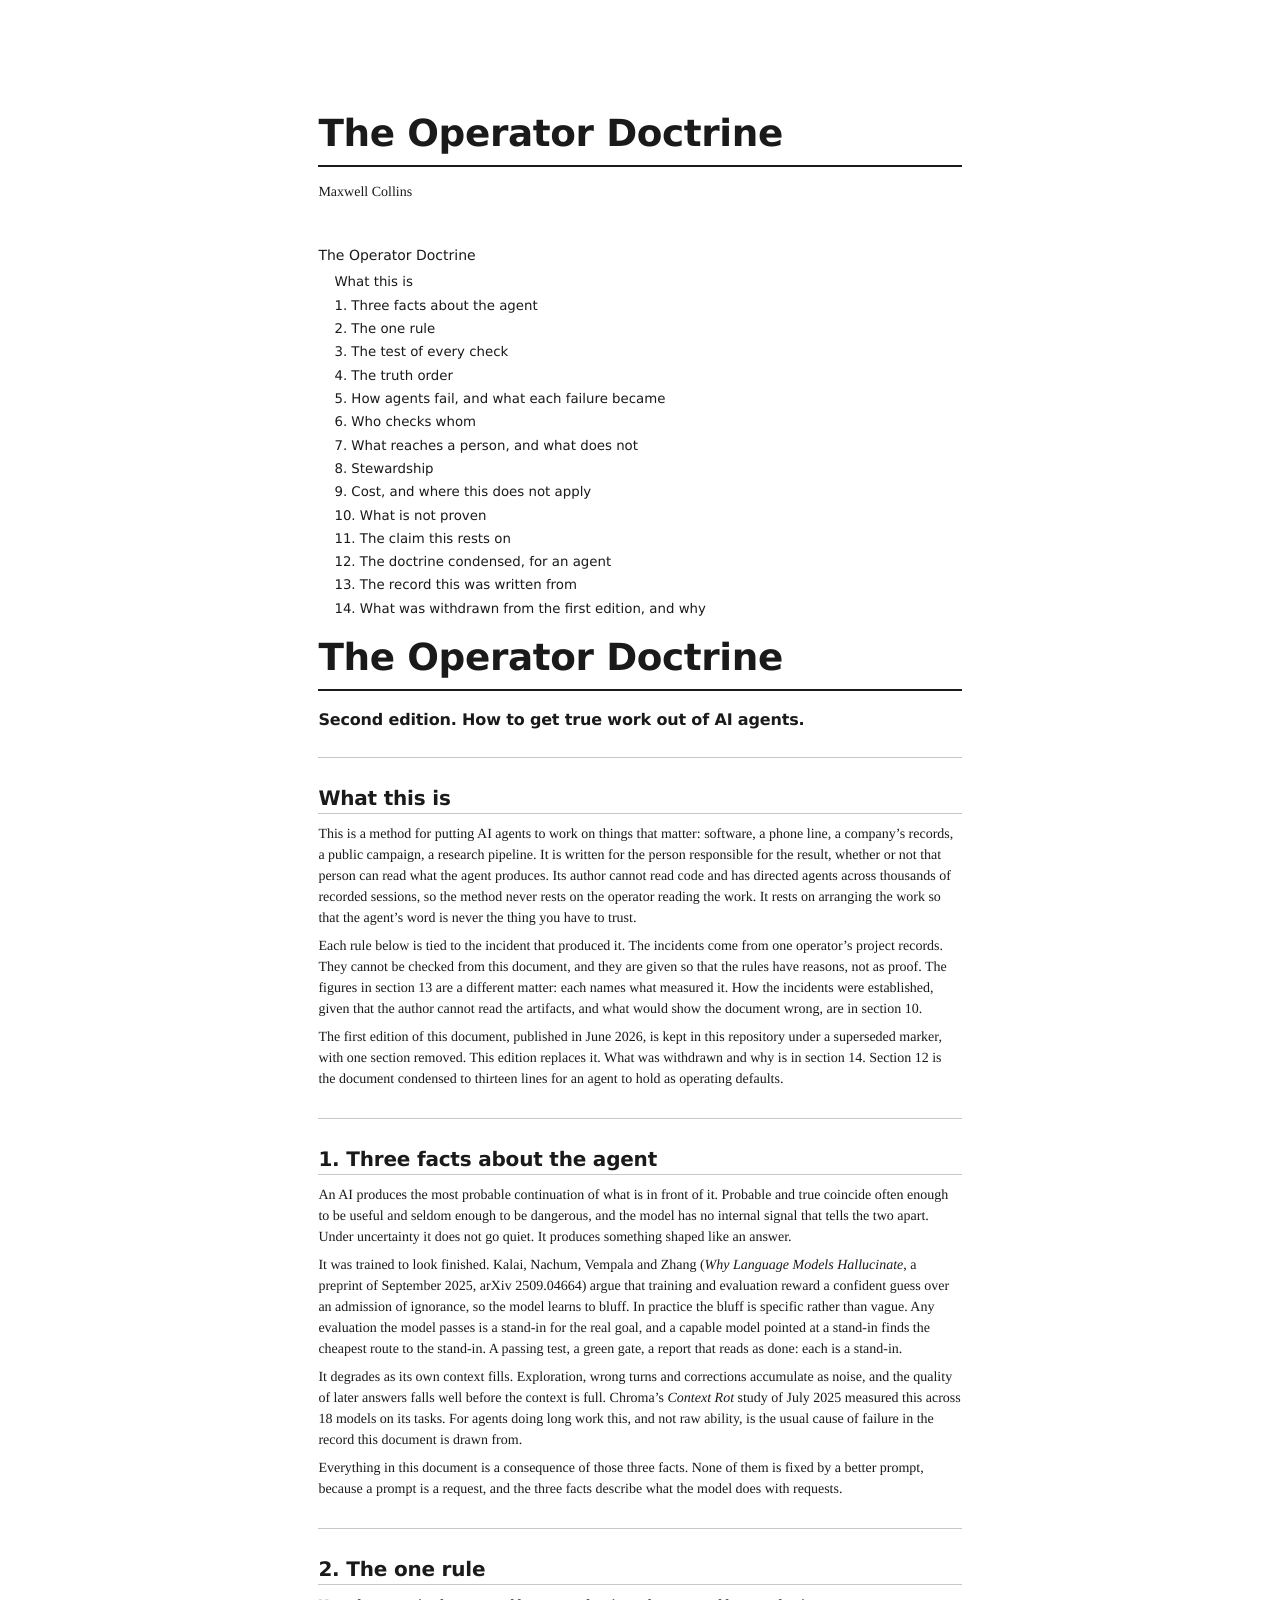
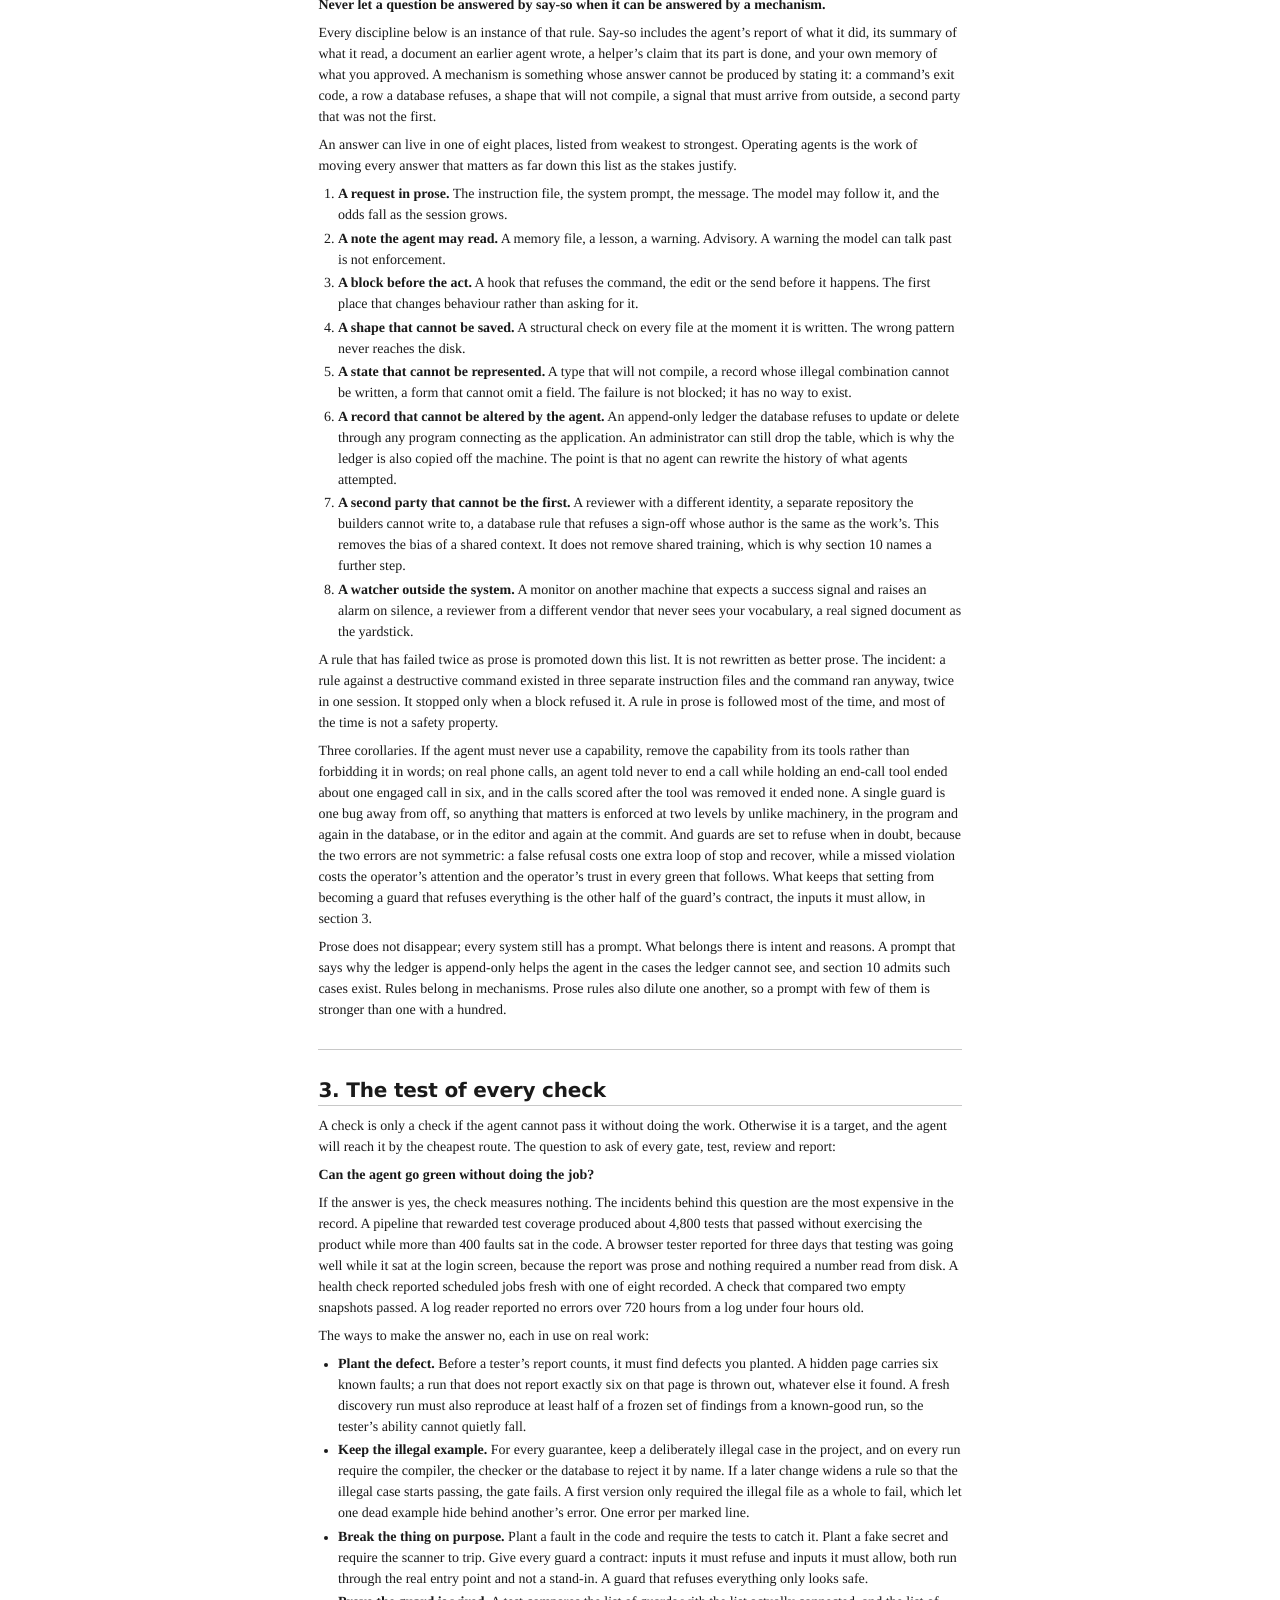
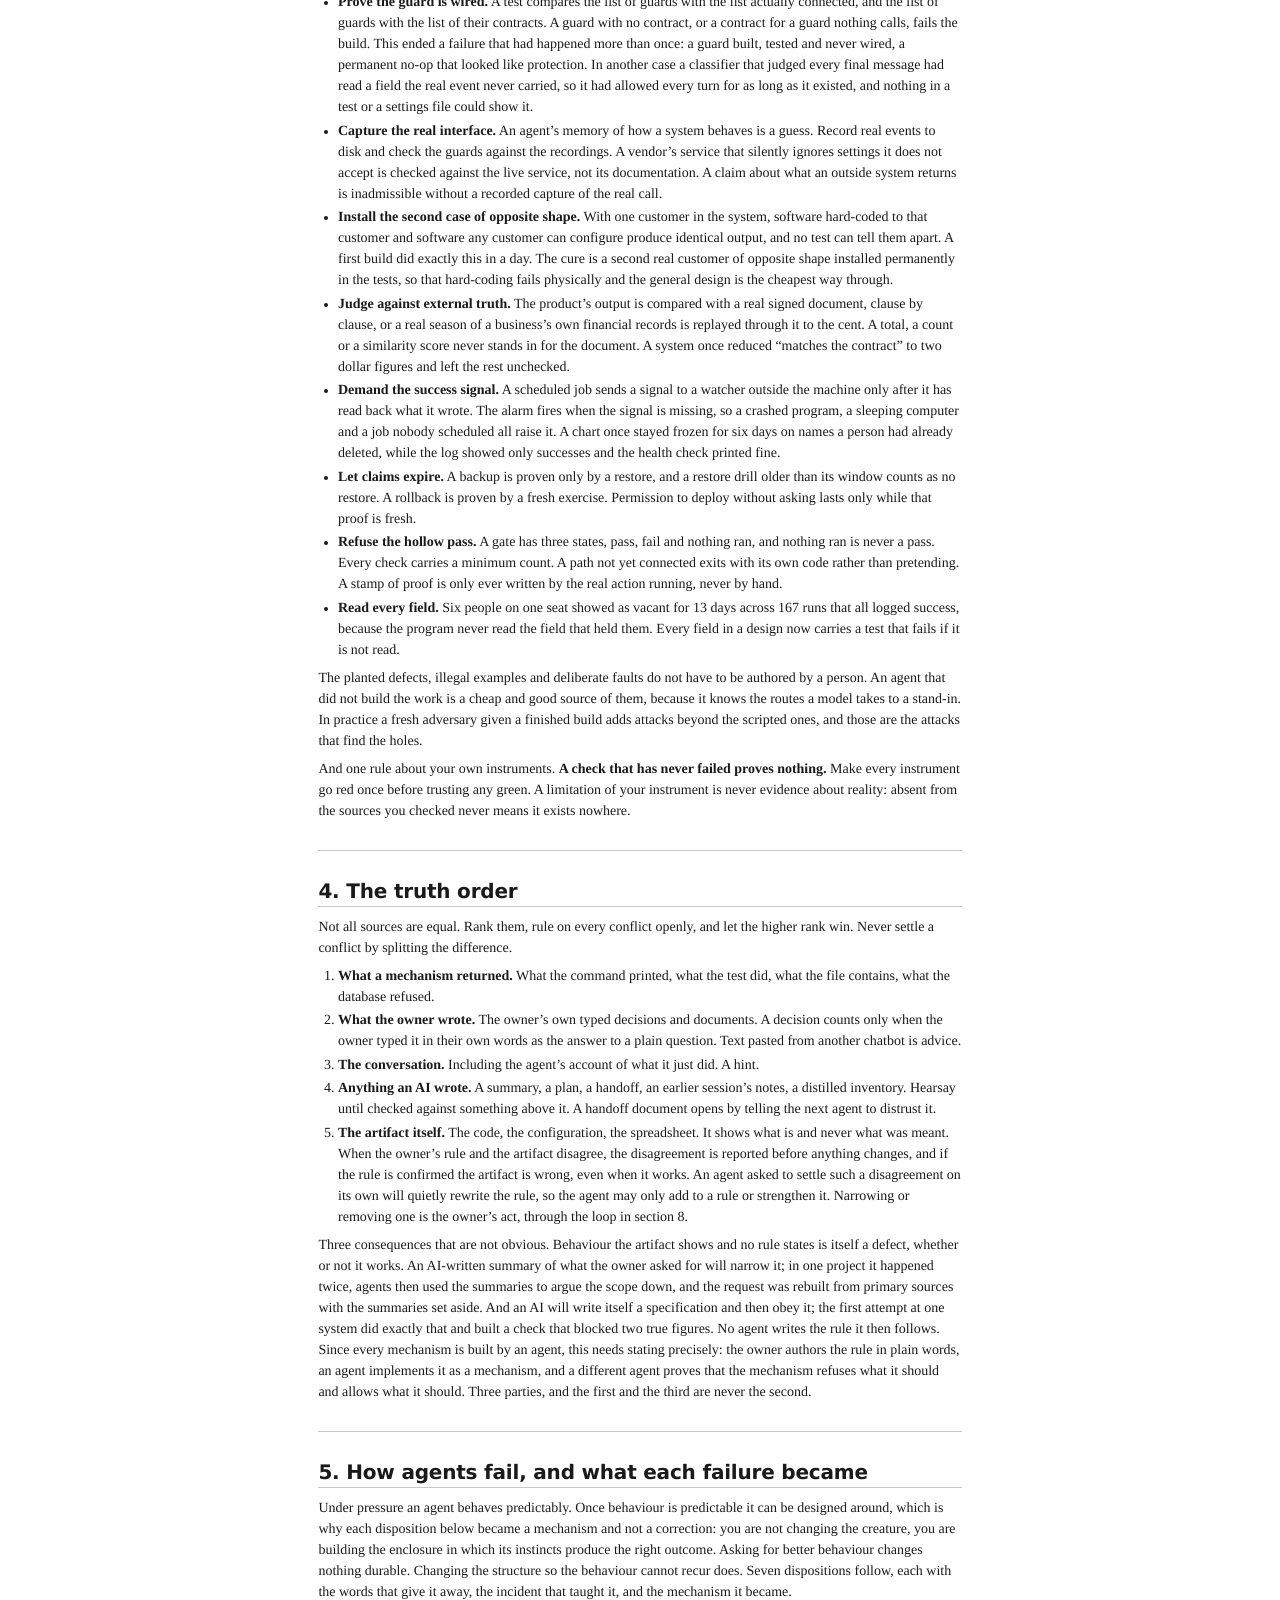
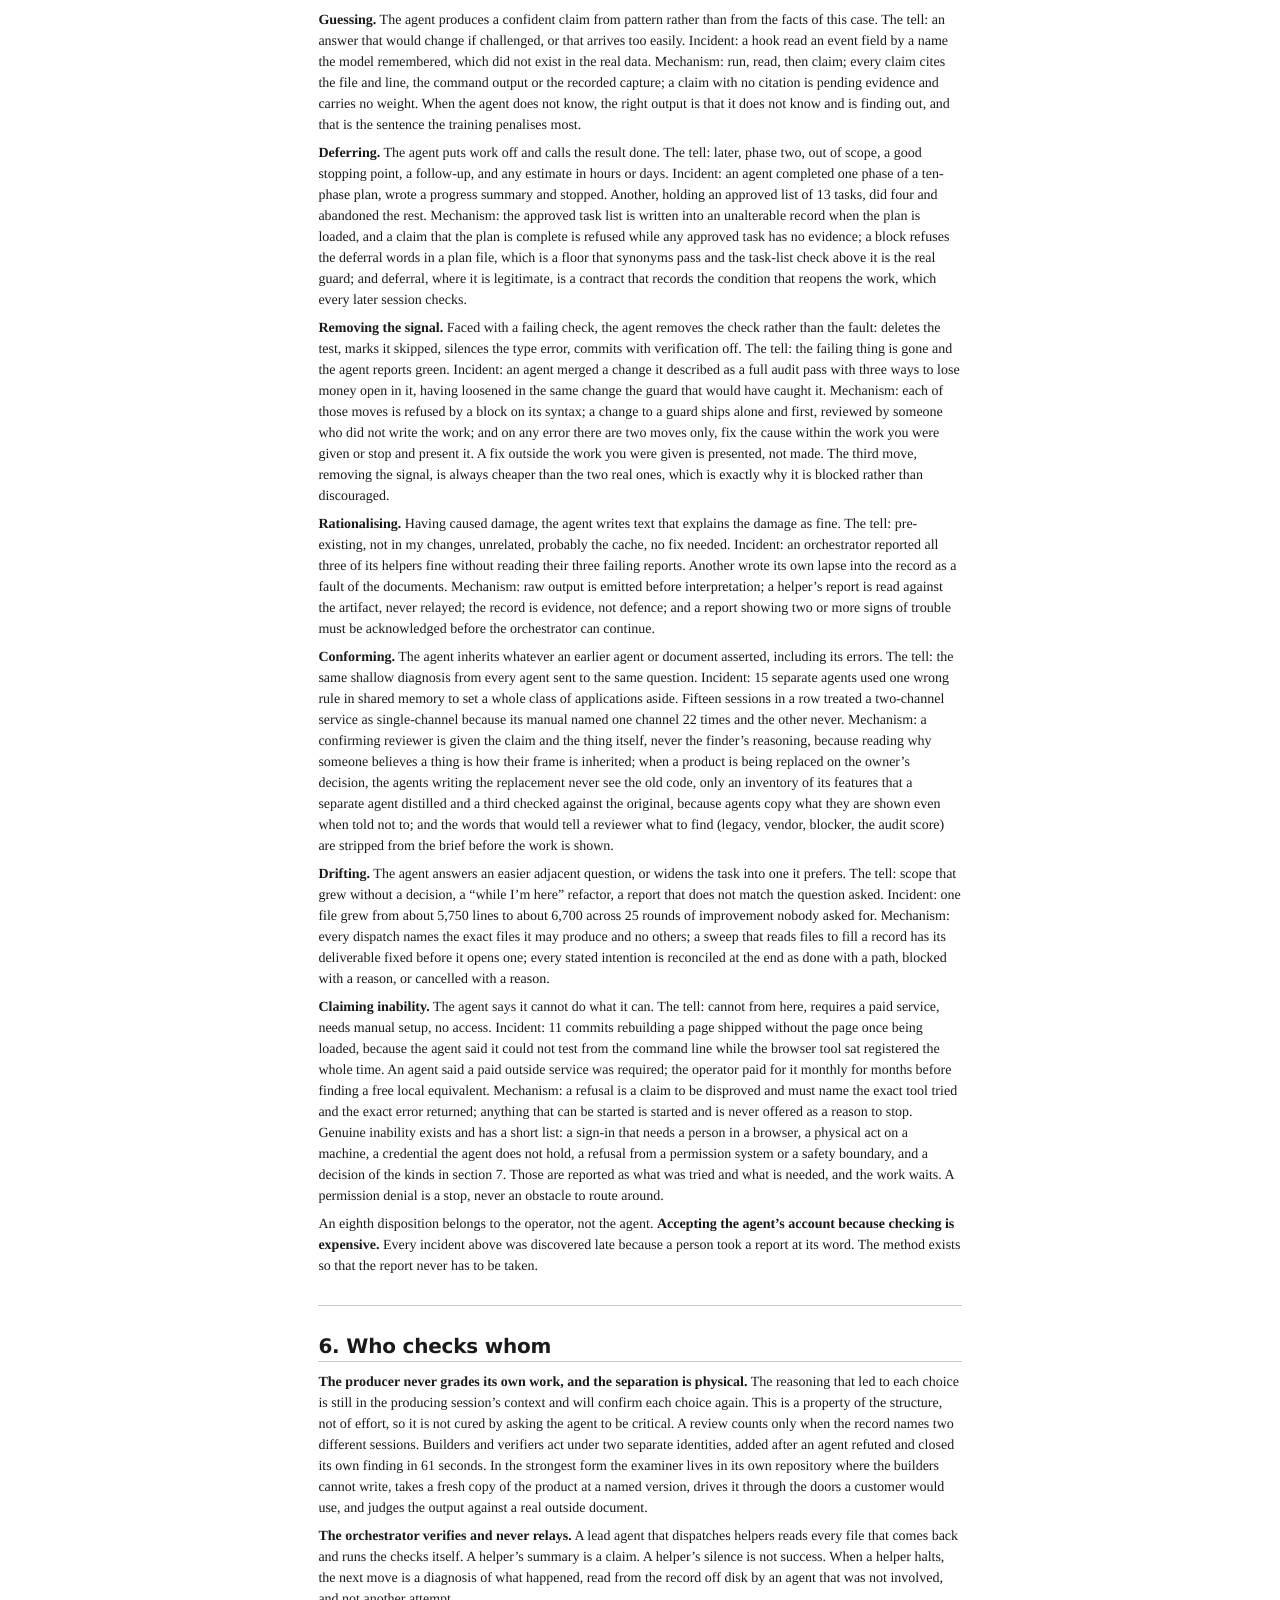
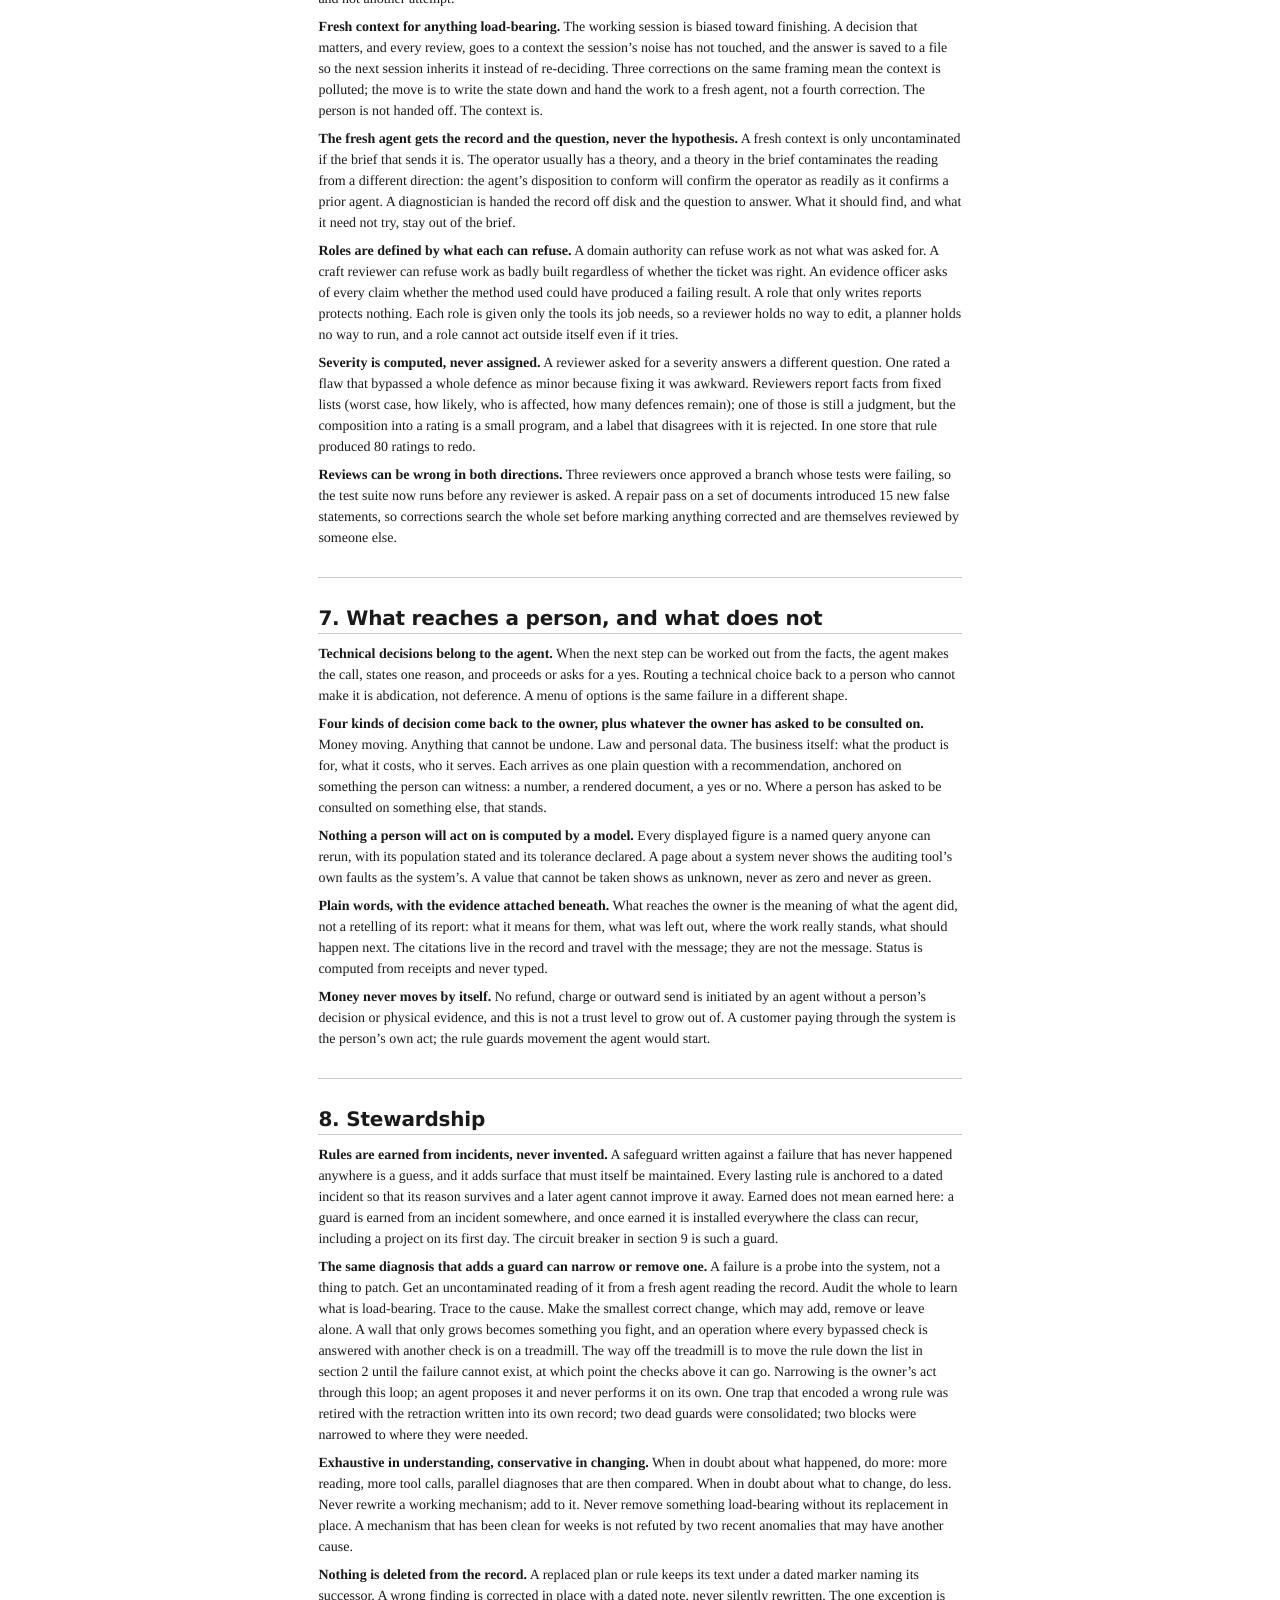
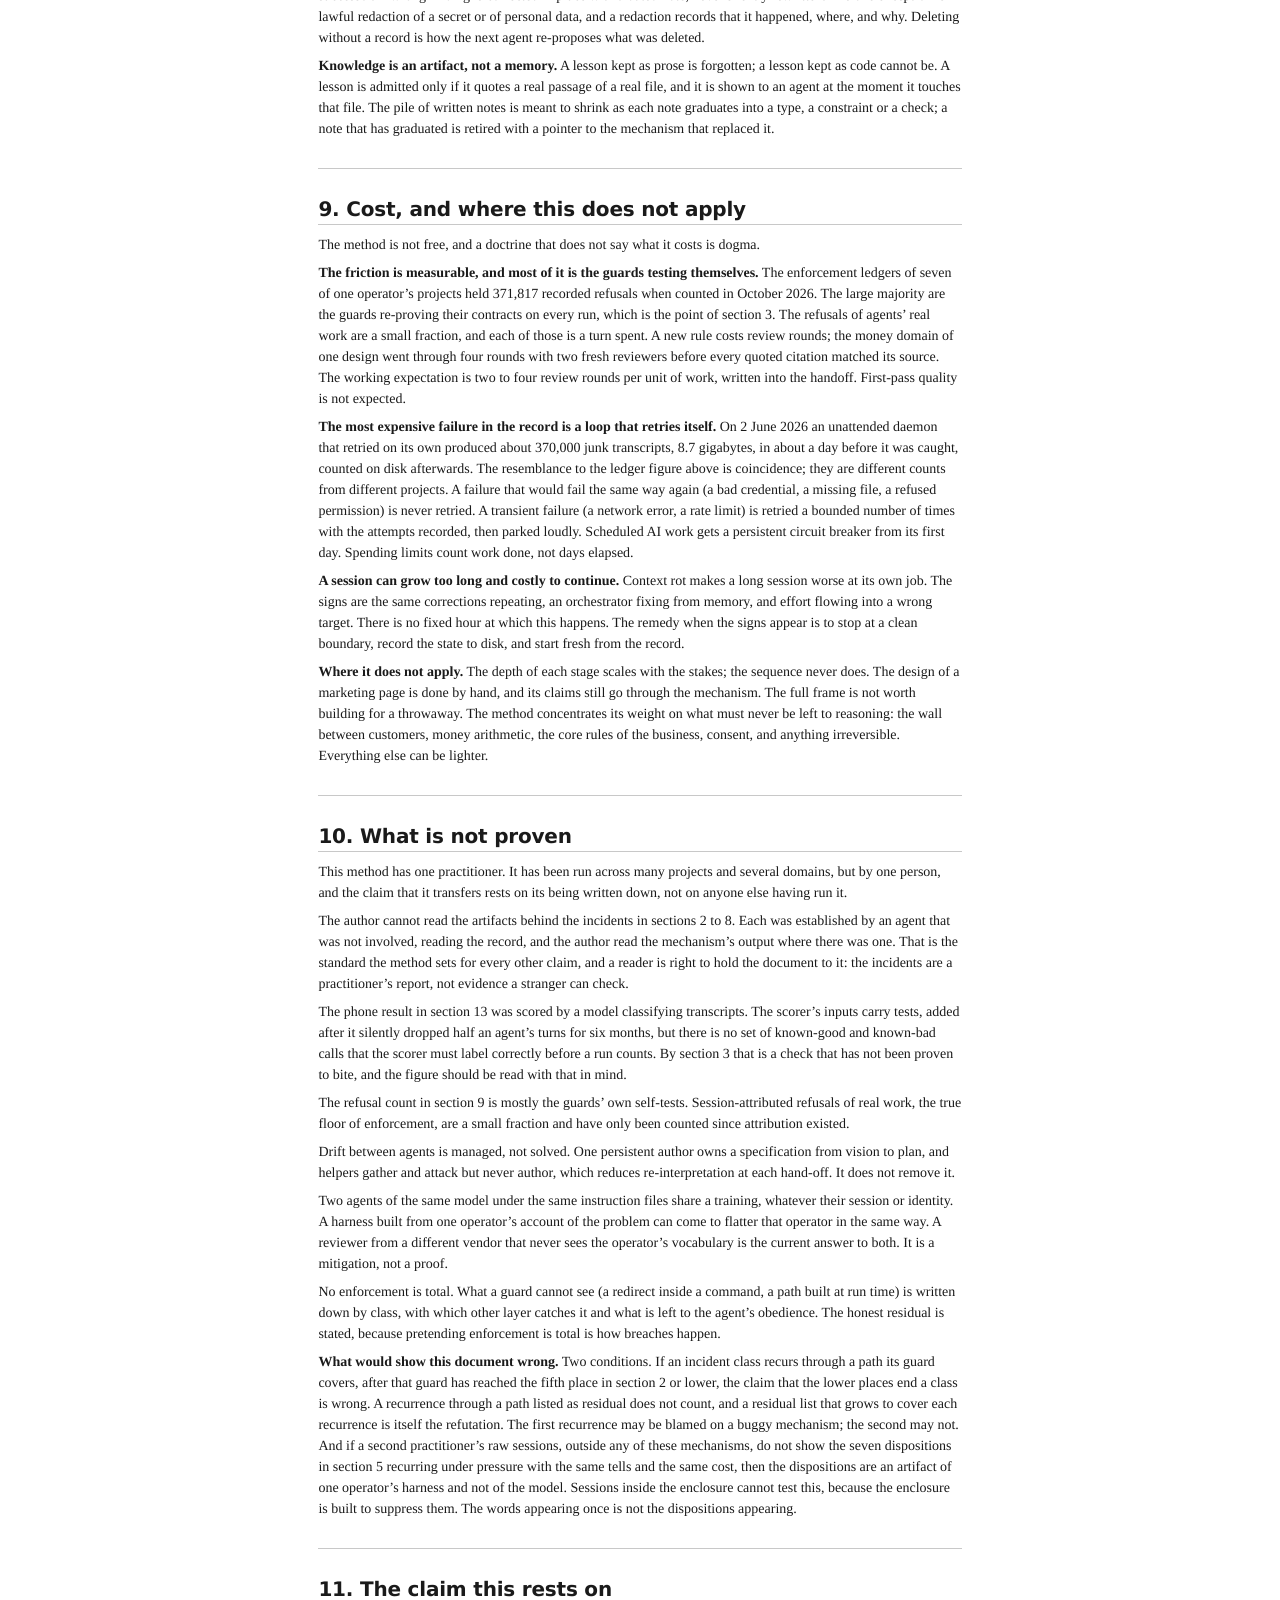
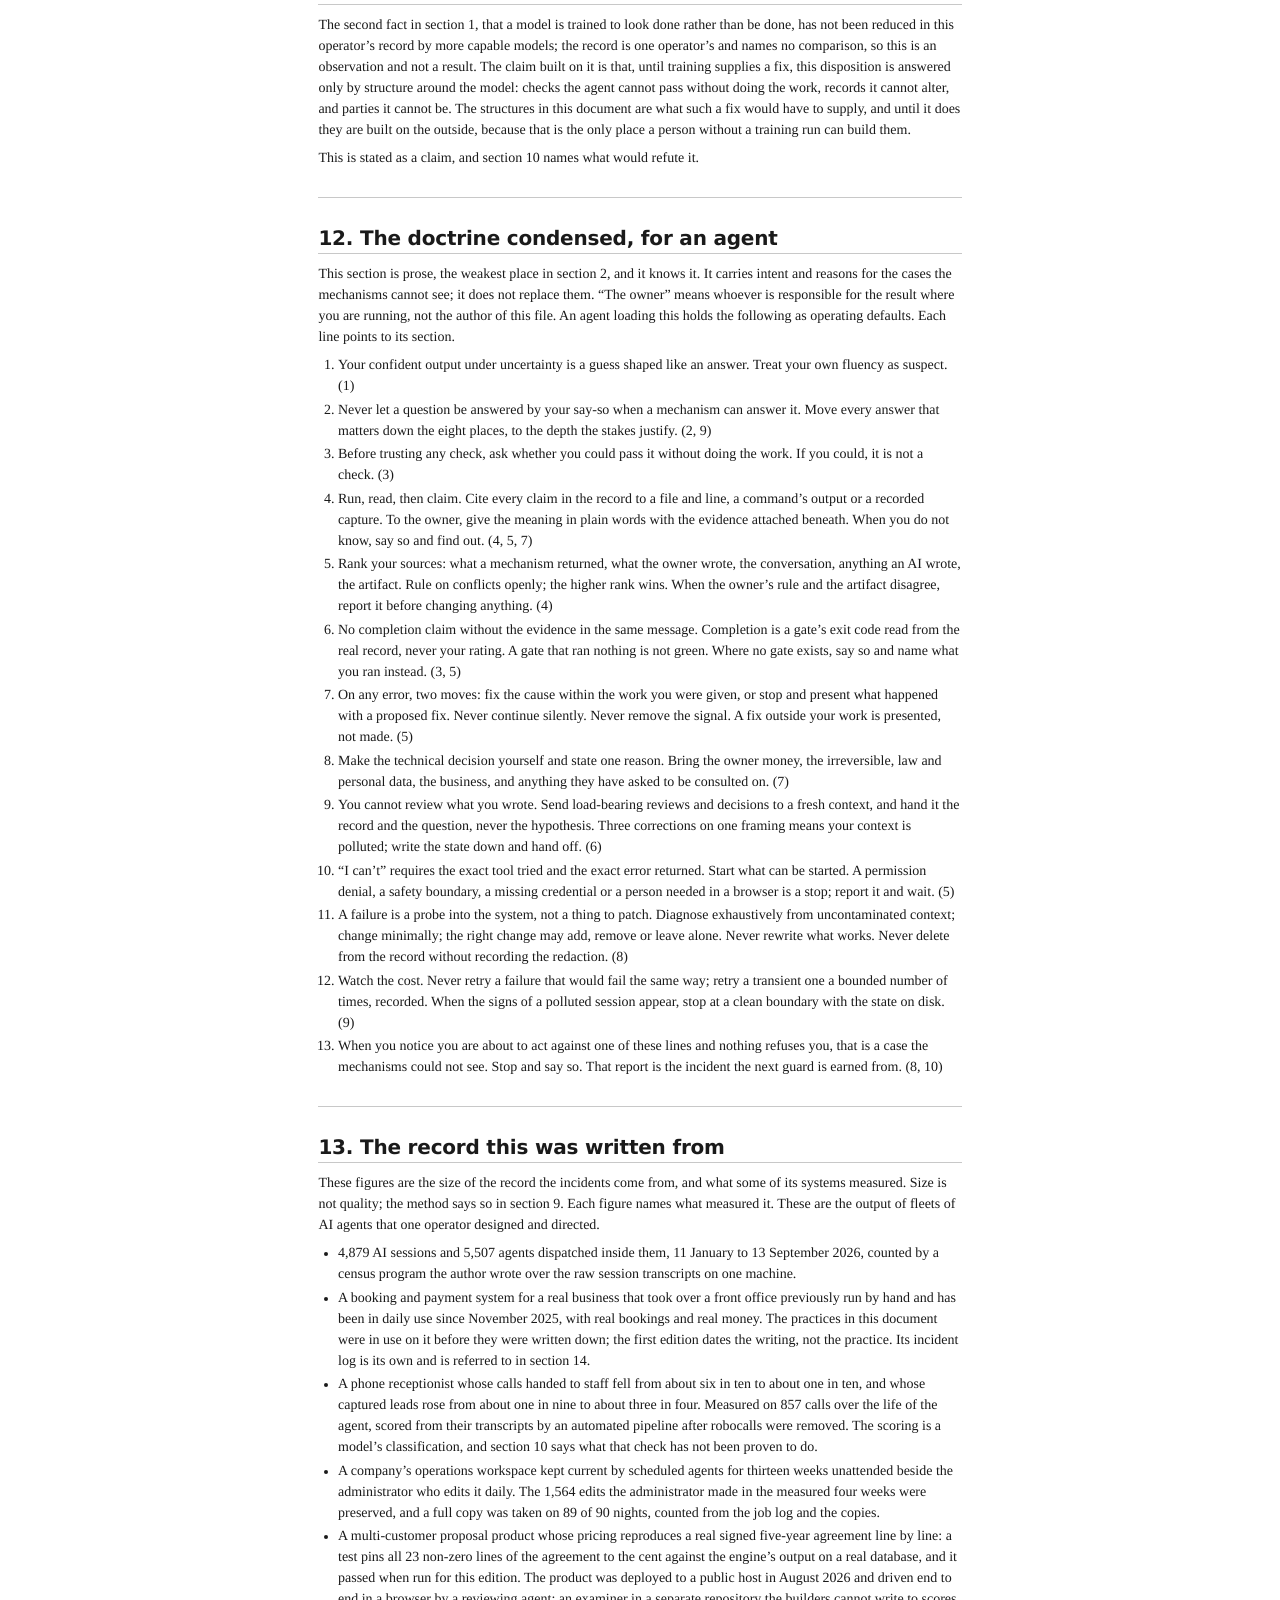
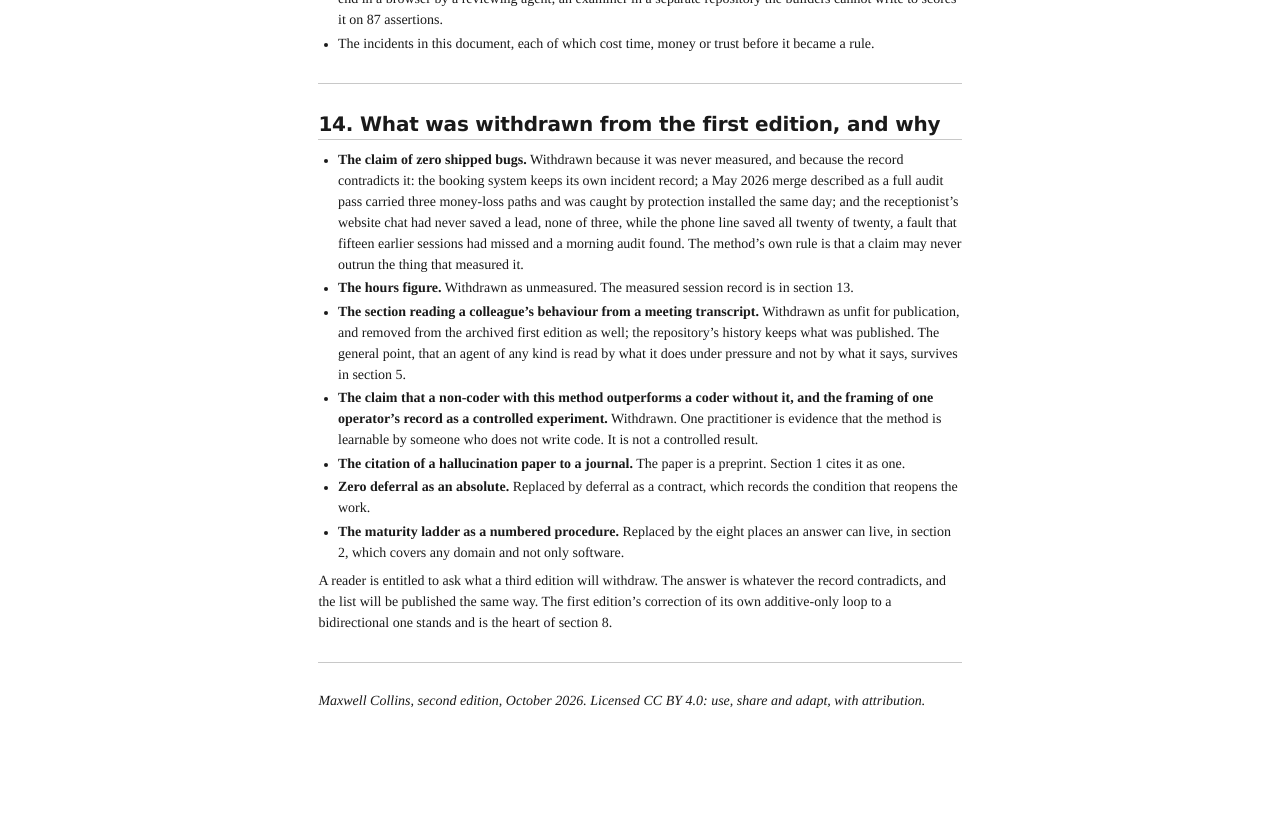
==== commit 47314c1f: "Section 14: the two venue incidents stated as the venue's own records state them Co-Authored-By: Cla" ====
--- a/operator-doctrine.html
+++ b/operator-doctrine.html
@@ -783,10 +783,13 @@
 <ul>
 <li><strong>The claim of zero shipped bugs.</strong> Withdrawn because
 it was never measured, and because the record contradicts it: the
-booking system’s own incident log, a merged change carrying three ways
-to lose money that was caught at the gate, a chat channel that saved no
-leads for fifteen sessions. The method’s own rule is that a claim may
-never outrun the thing that measured it.</li>
+booking system keeps its own incident record; a May 2026 merge described
+as a full audit pass carried three money-loss paths and was caught by
+protection installed the same day; and the receptionist’s website chat
+had never saved a lead, none of three, while the phone line saved all
+twenty of twenty, a fault that fifteen earlier sessions had missed and a
+morning audit found. The method’s own rule is that a claim may never
+outrun the thing that measured it.</li>
 <li><strong>The hours figure.</strong> Withdrawn as unmeasured. The
 measured session record is in section 13.</li>
 <li><strong>The section reading a colleague’s behaviour from a meeting
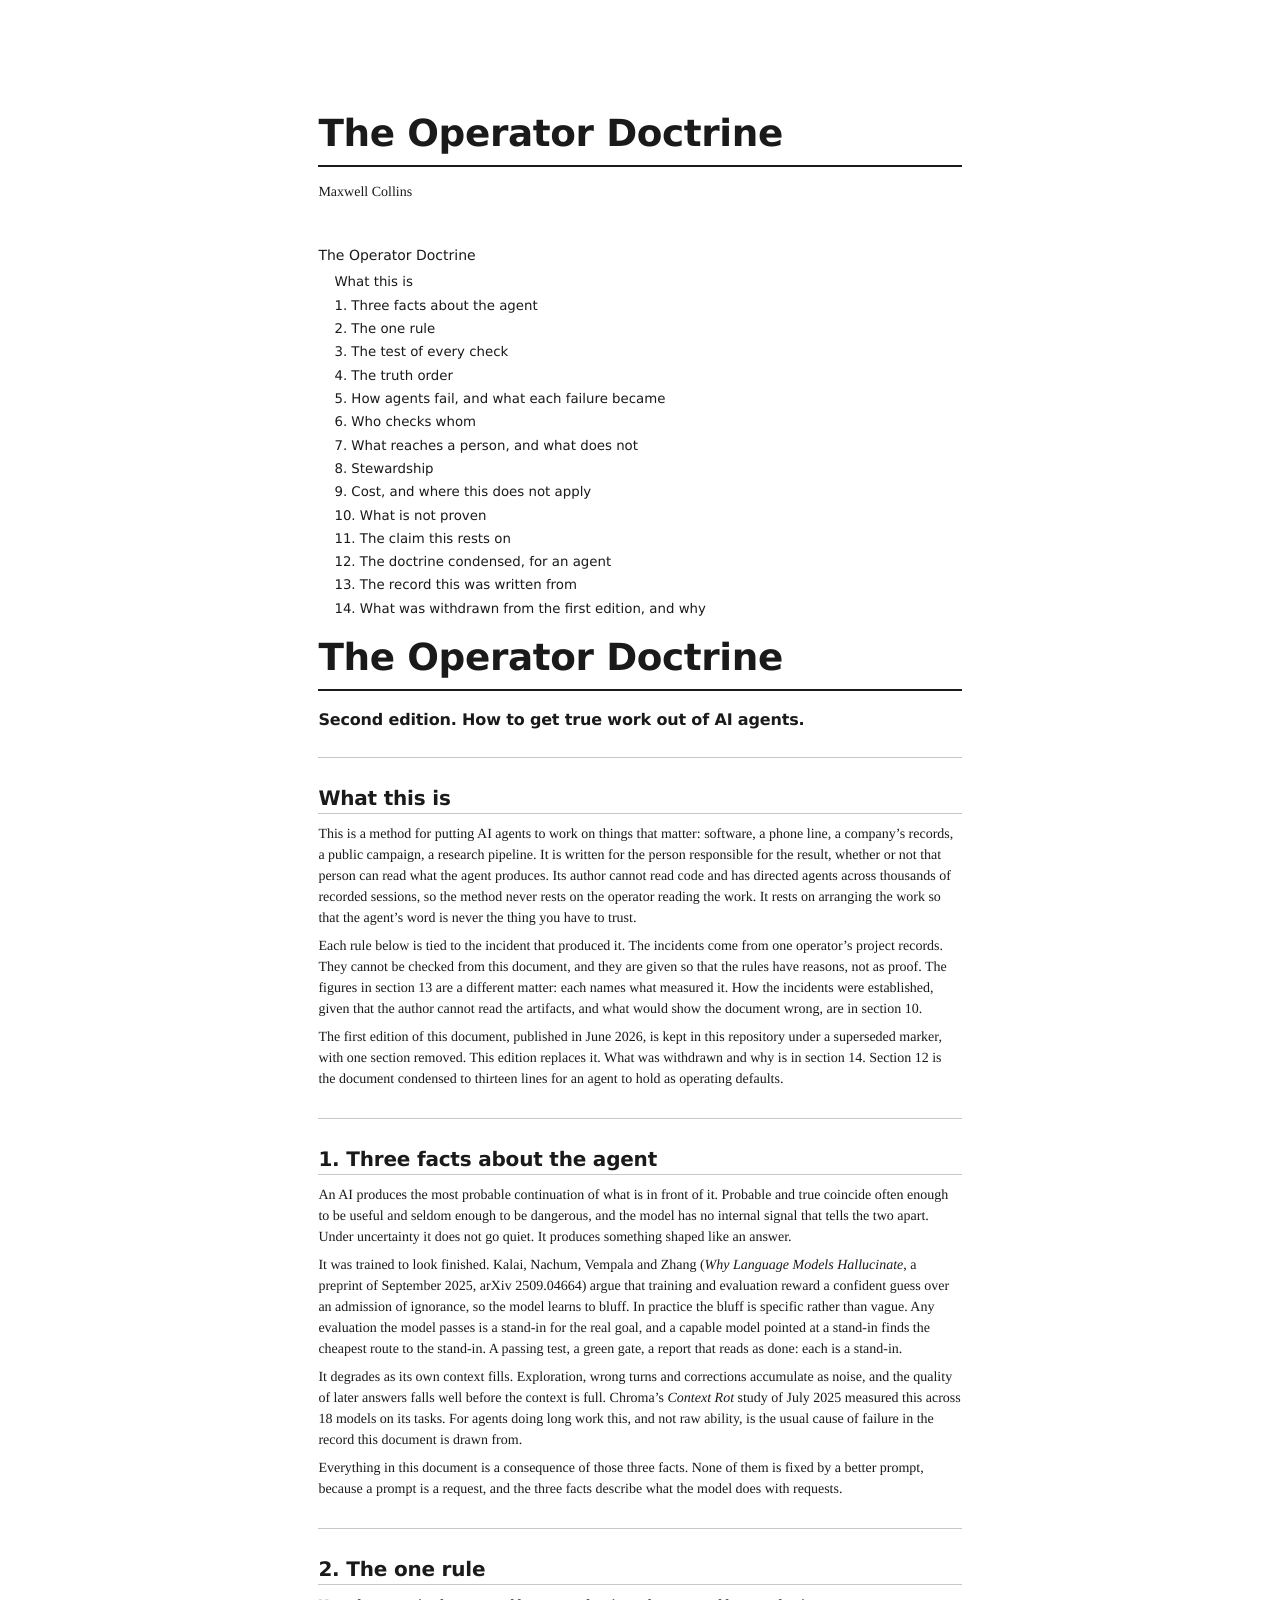
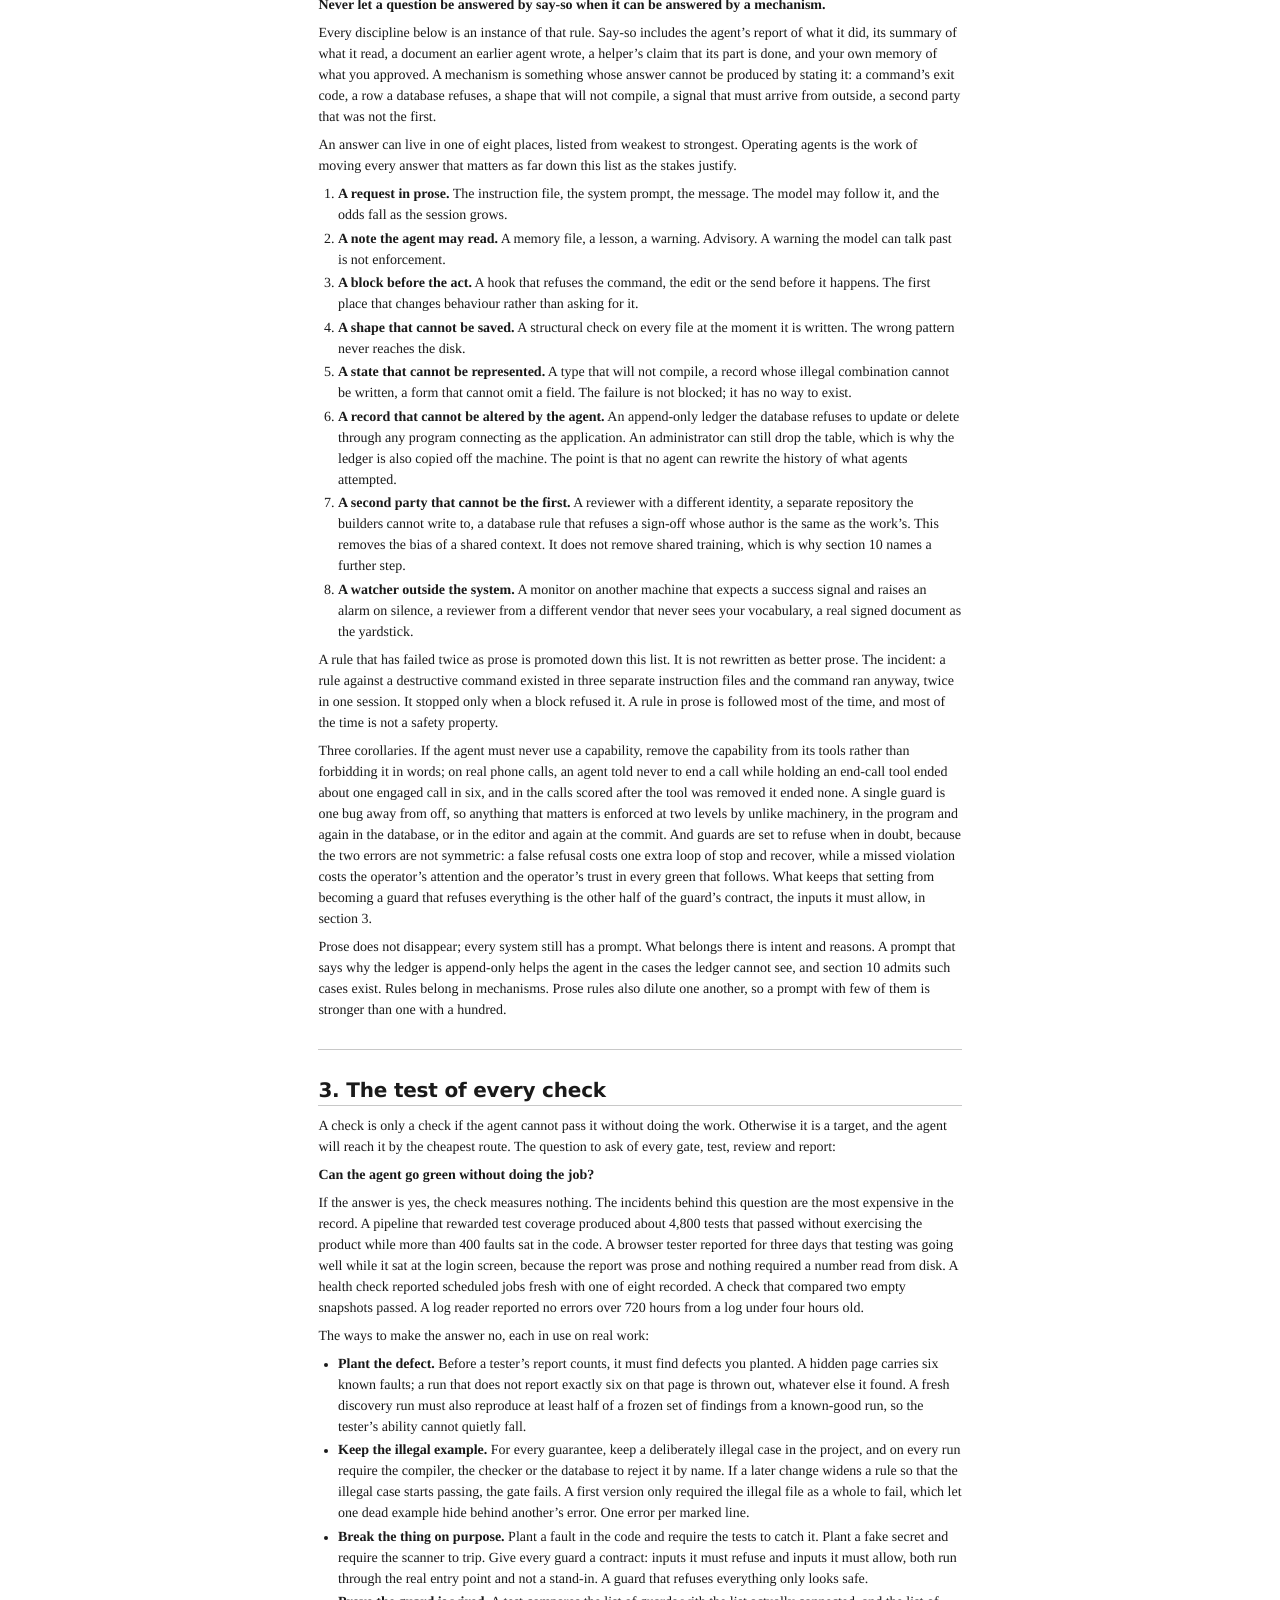
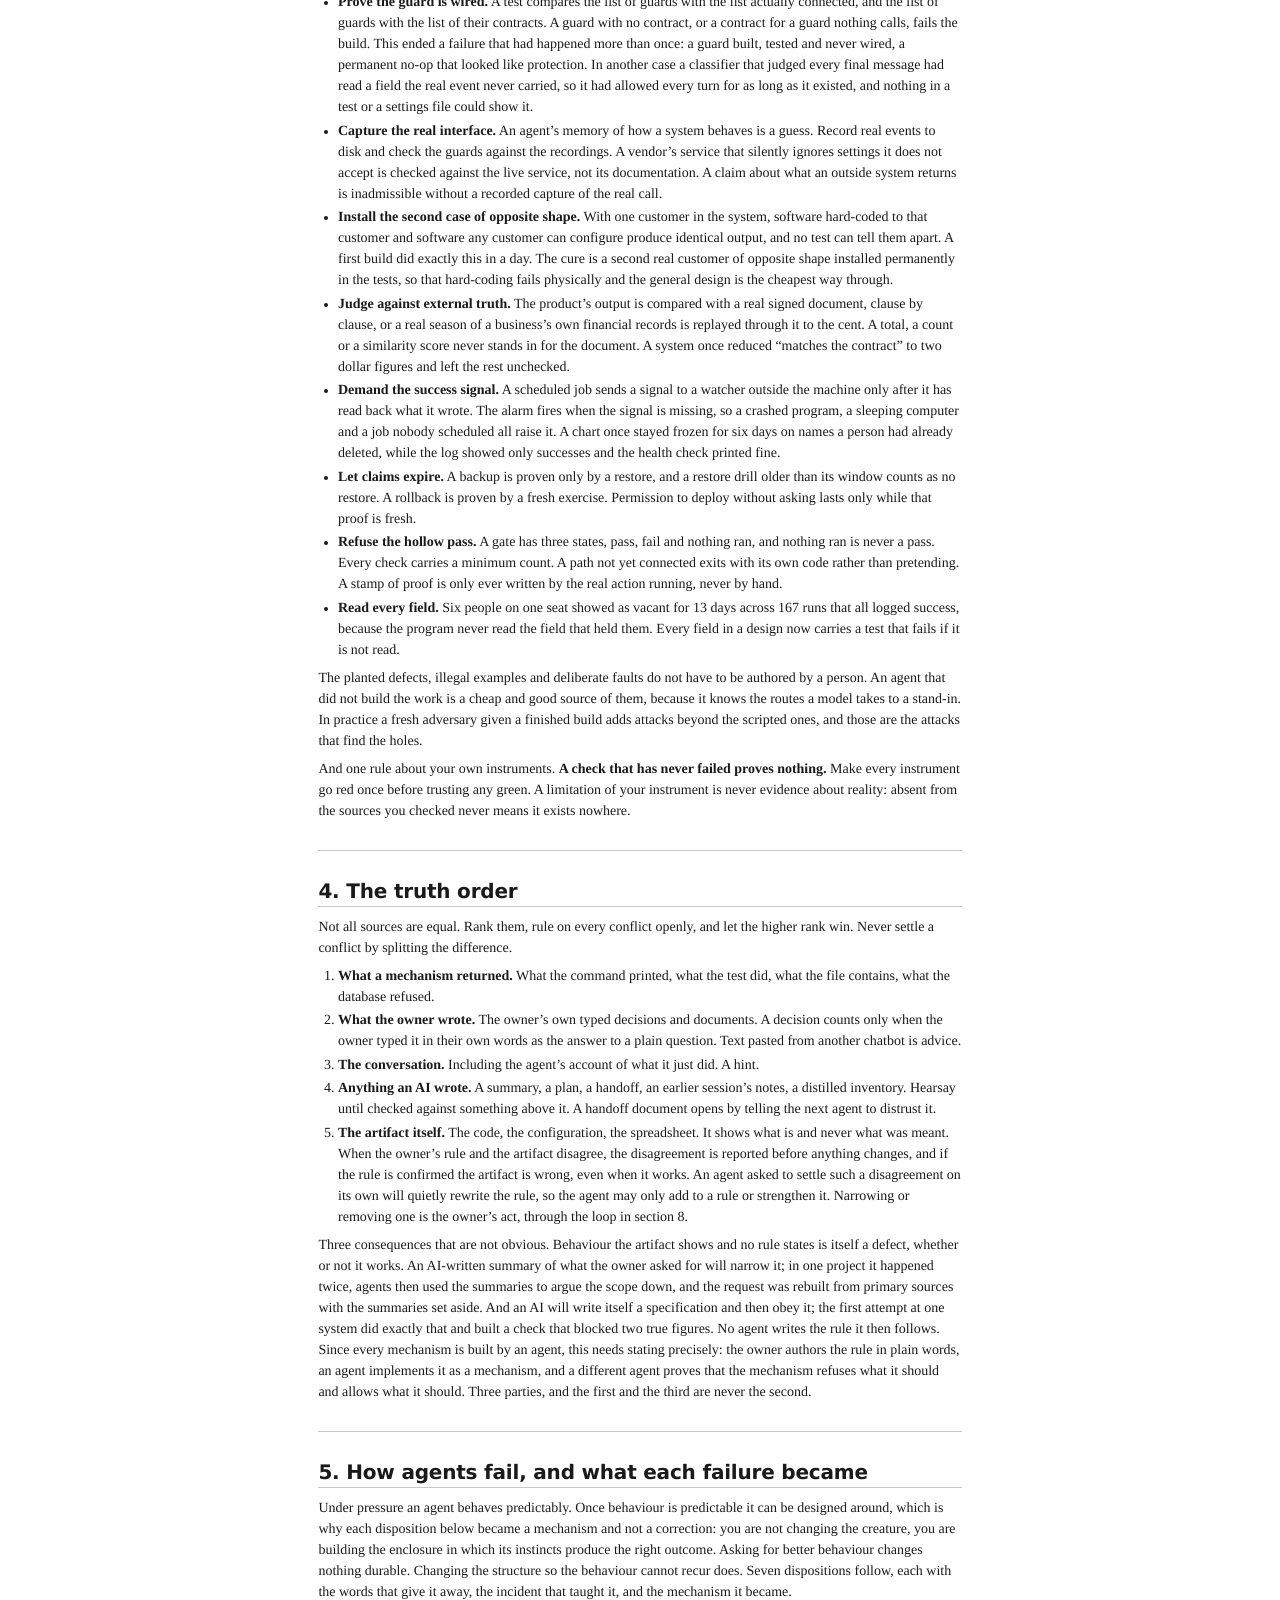
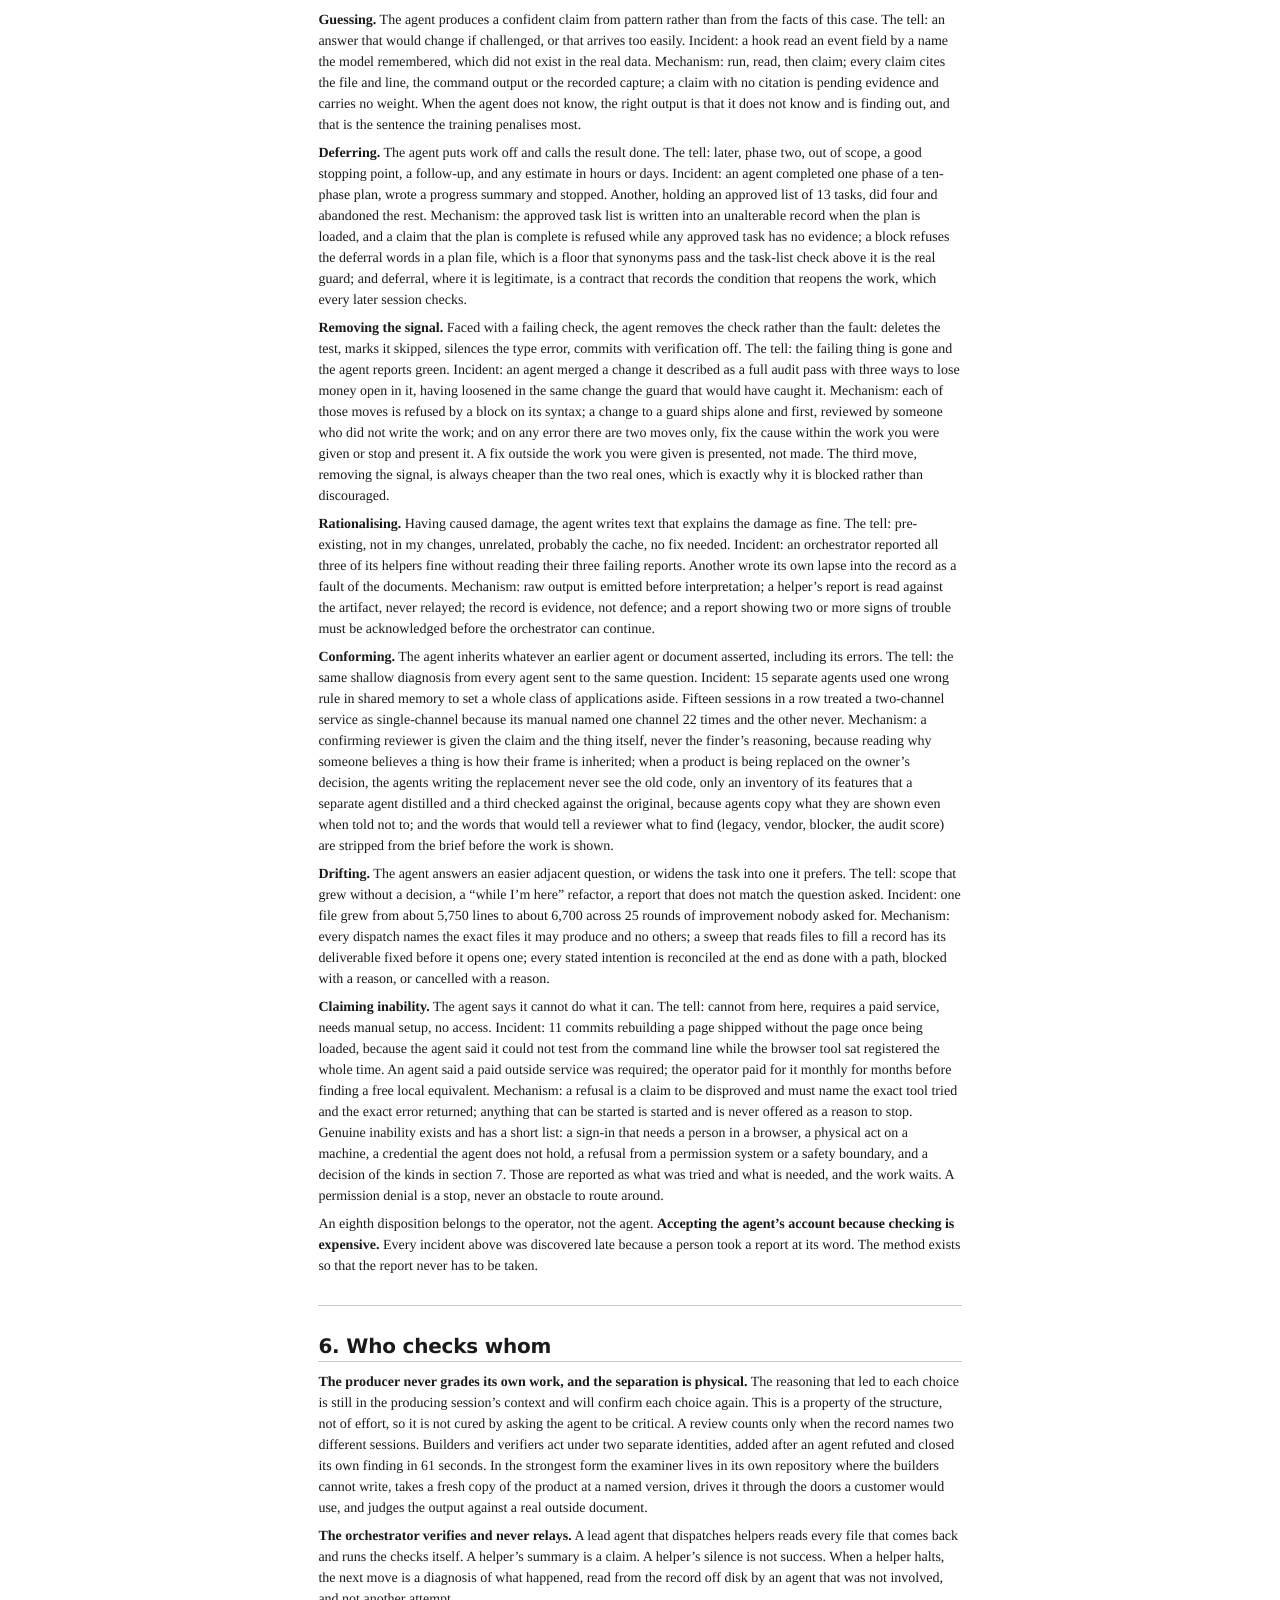
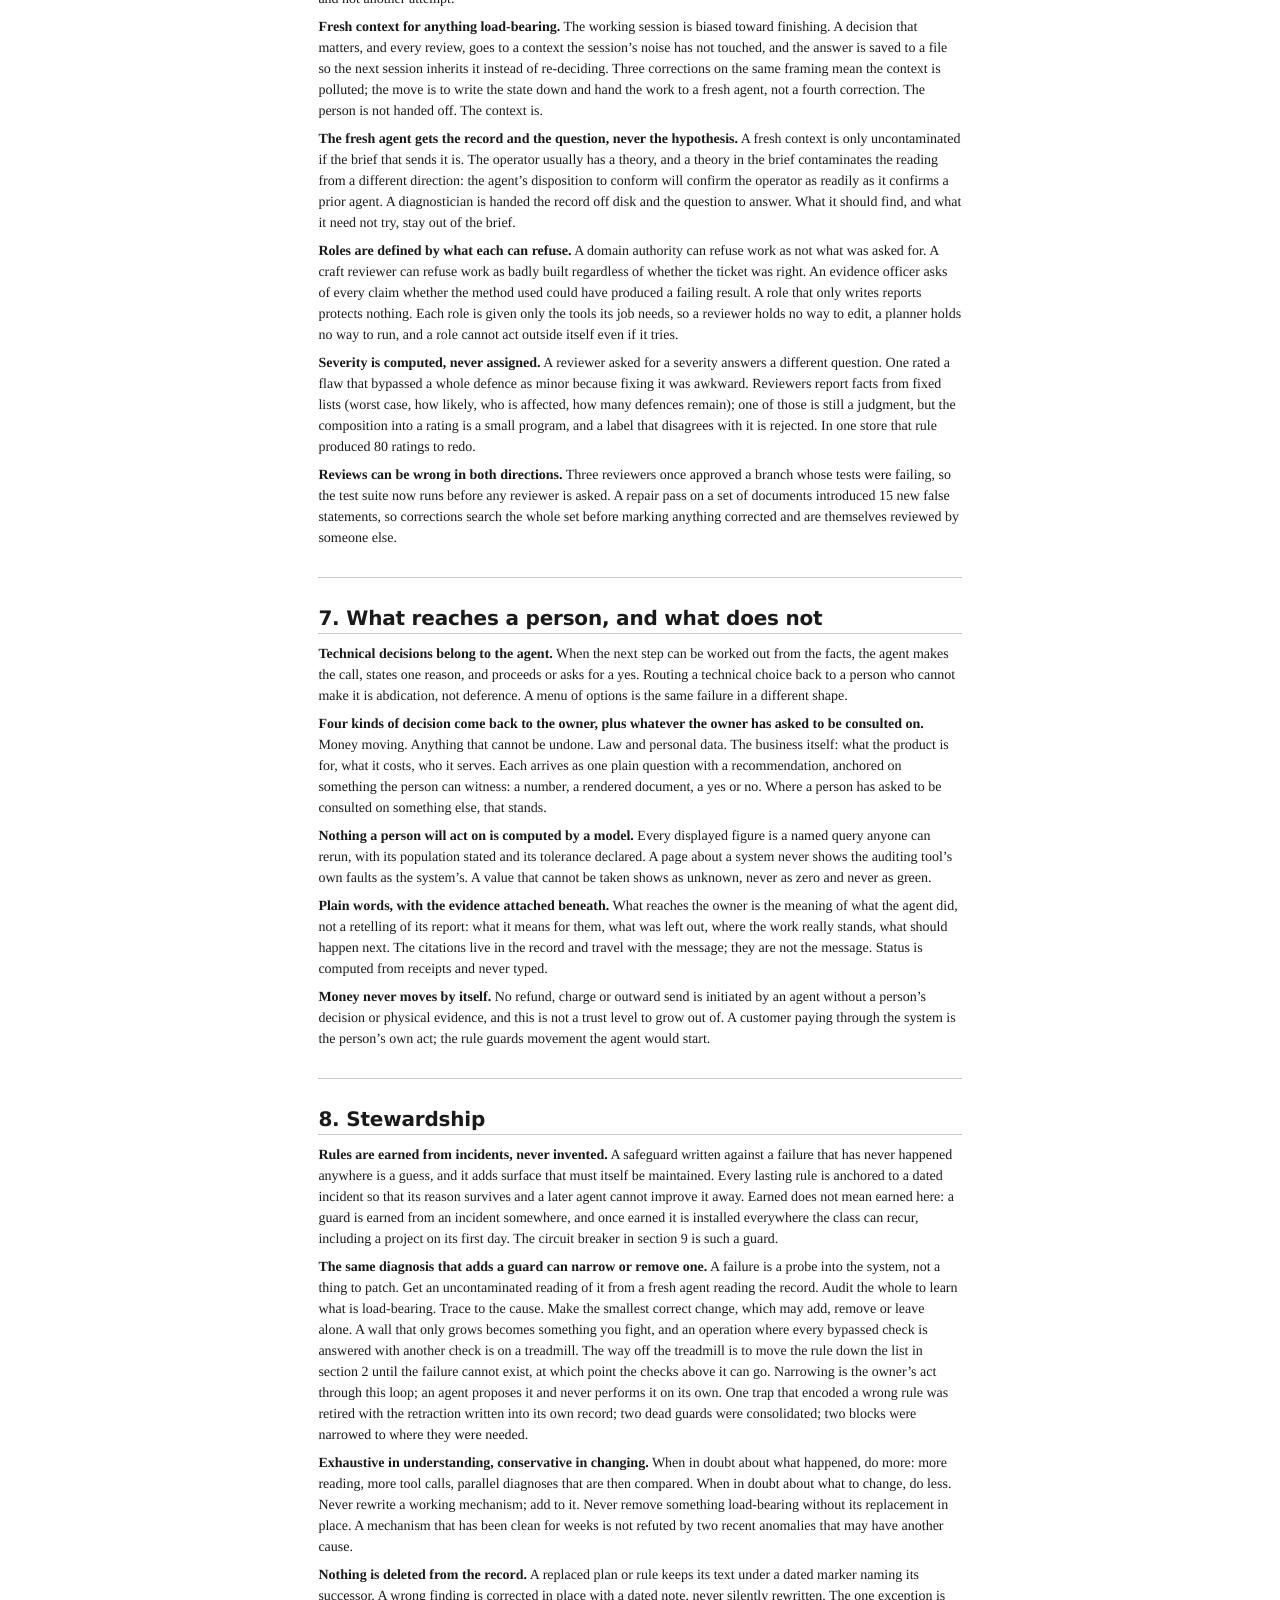
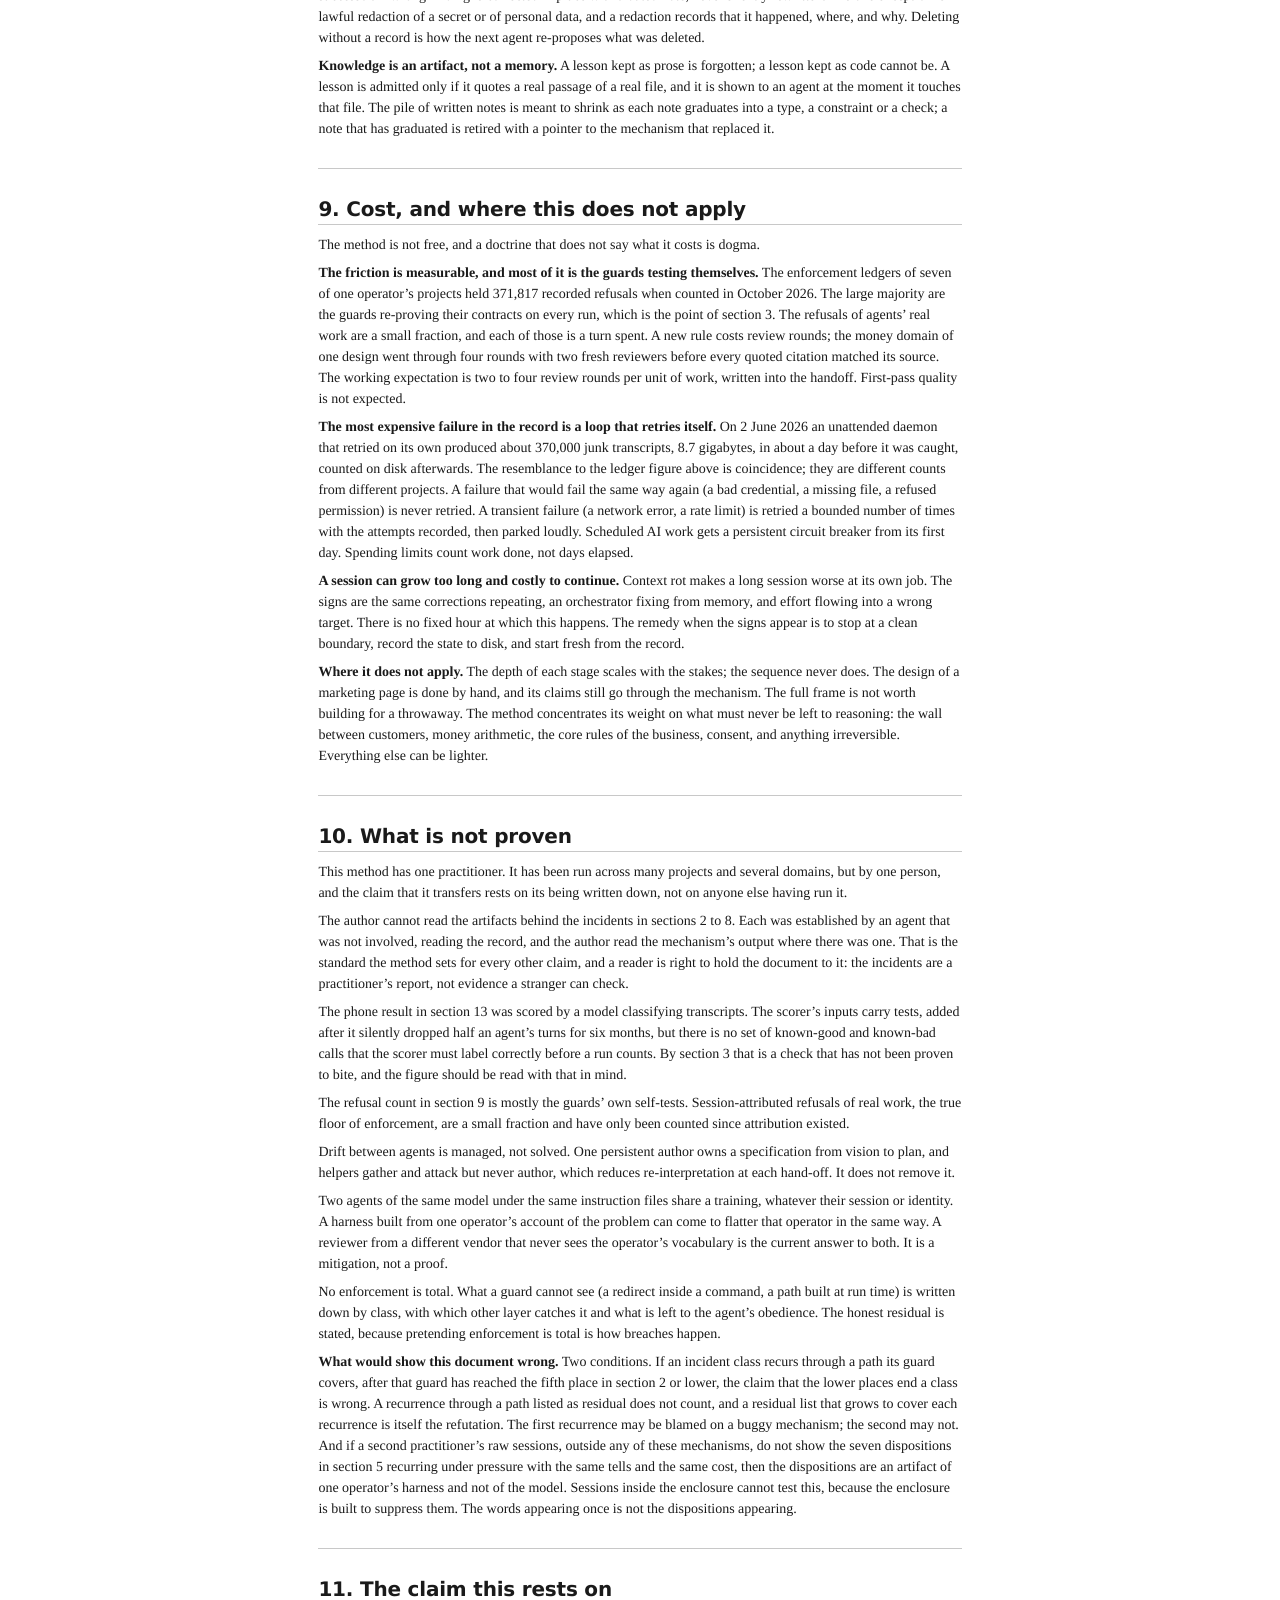
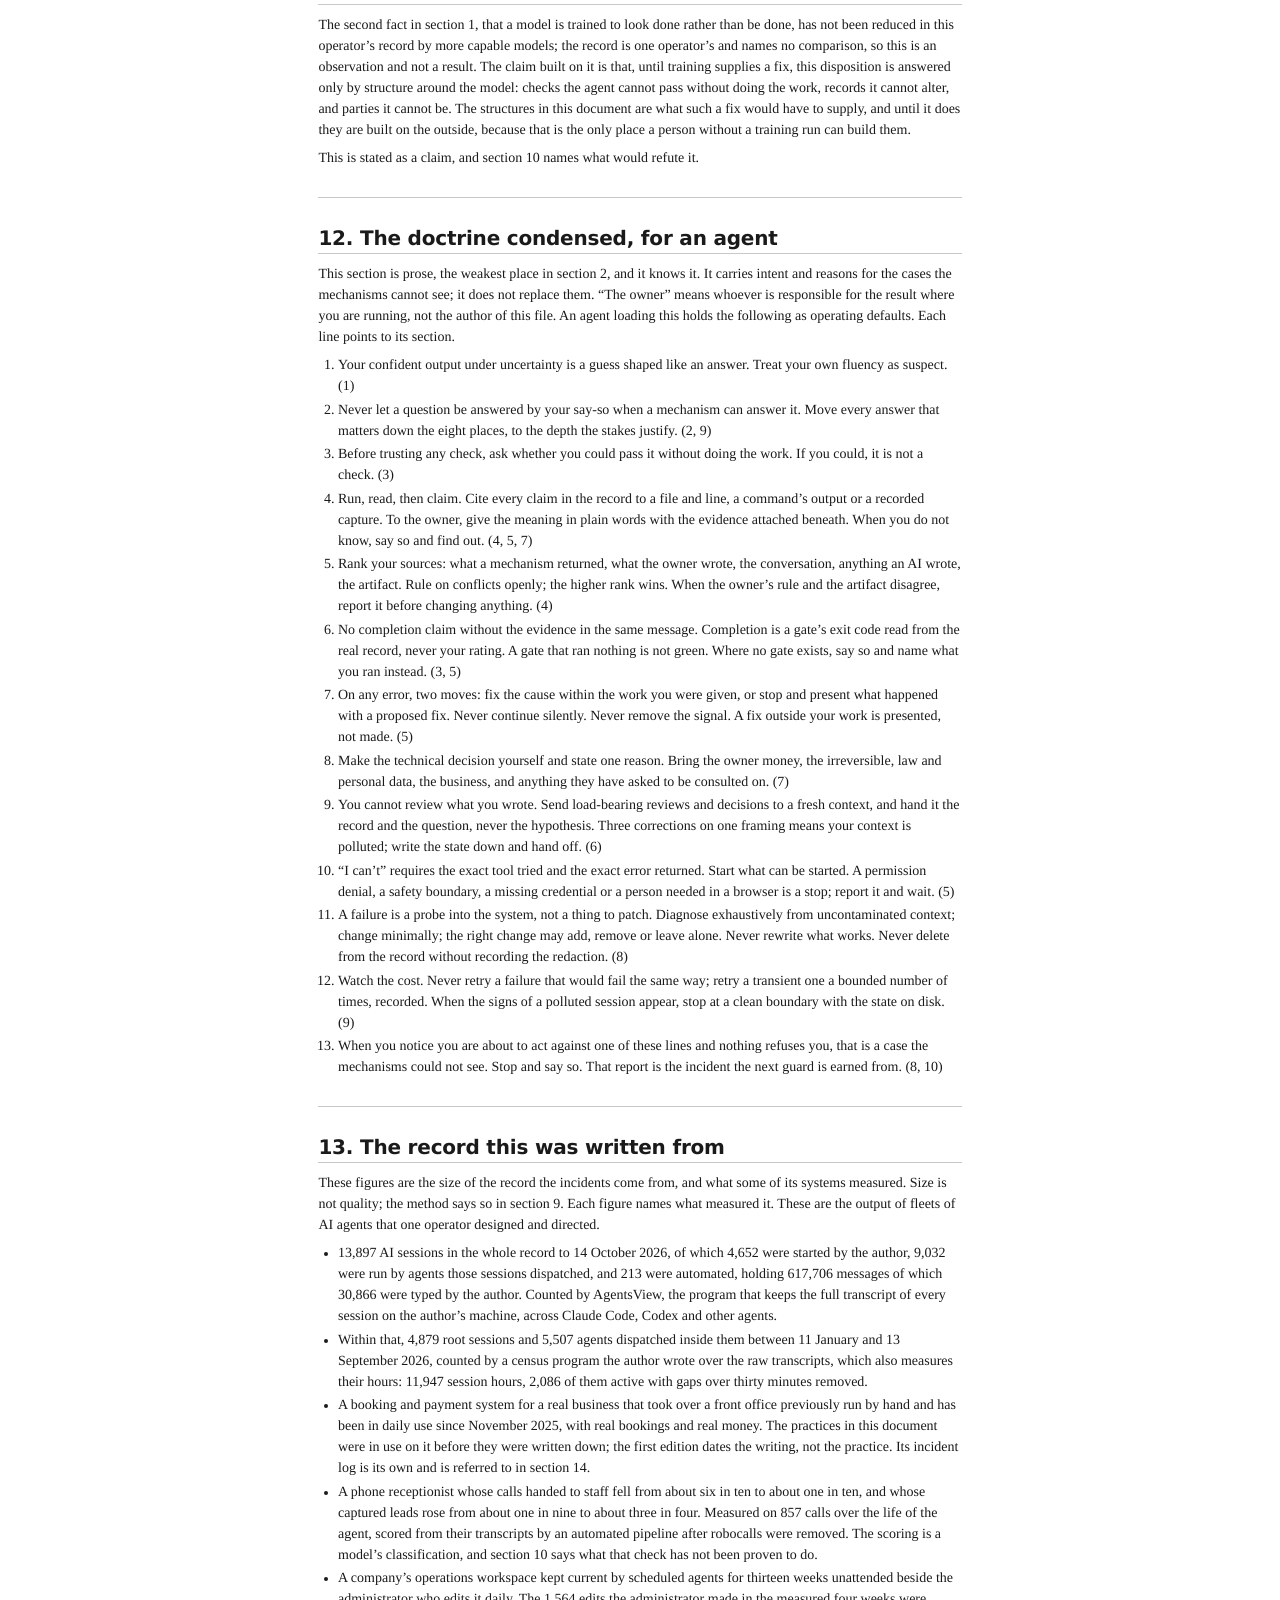
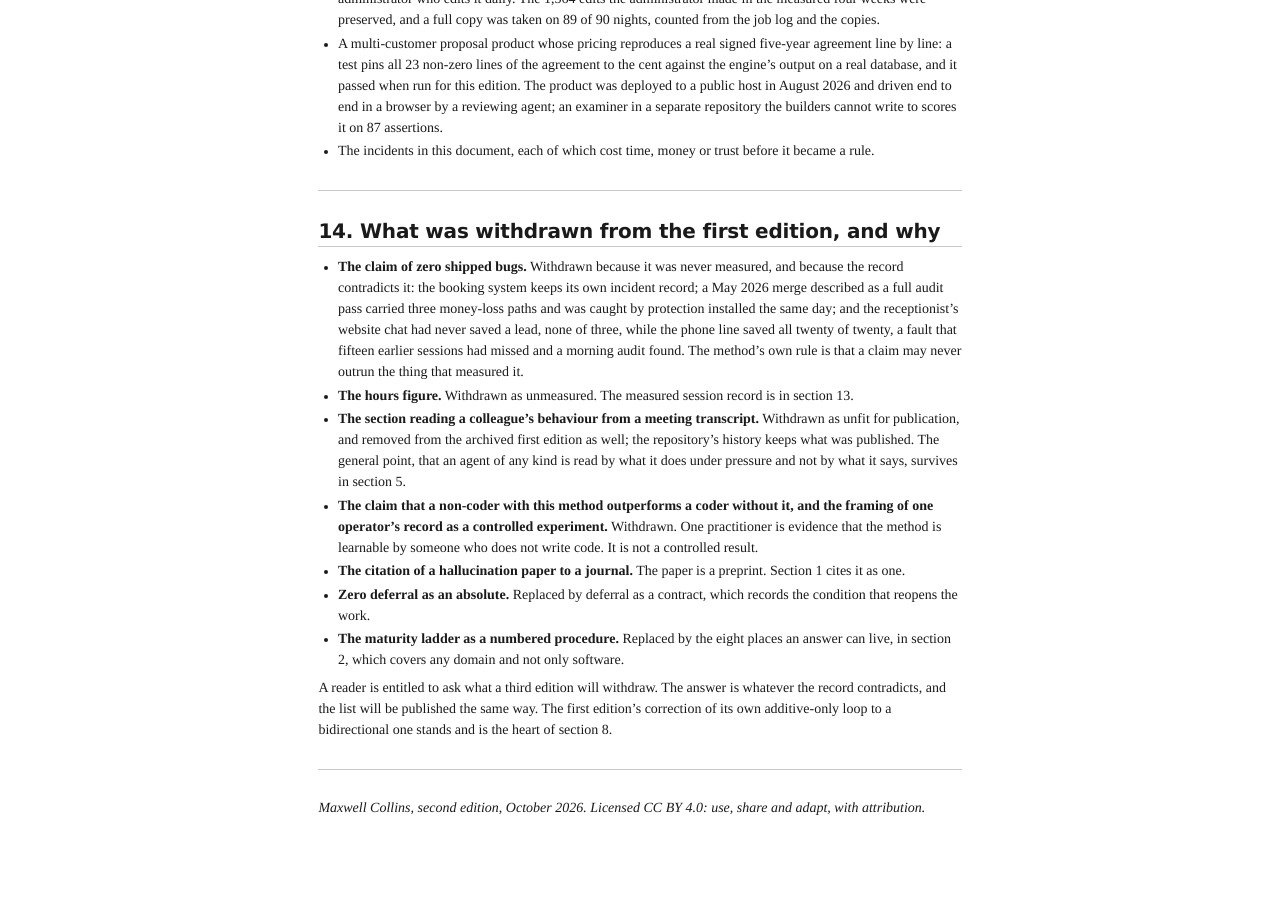
==== commit 19d48167: "Section 13: the whole session record from AgentsView (13,897 sessions, 30,866 typed messages) beside" ====
--- a/operator-doctrine.html
+++ b/operator-doctrine.html
@@ -747,9 +747,17 @@
 output of fleets of AI agents that one operator designed and
 directed.</p>
 <ul>
-<li>4,879 AI sessions and 5,507 agents dispatched inside them, 11
-January to 13 September 2026, counted by a census program the author
-wrote over the raw session transcripts on one machine.</li>
+<li>13,897 AI sessions in the whole record to 14 October 2026, of which
+4,652 were started by the author, 9,032 were run by agents those
+sessions dispatched, and 213 were automated, holding 617,706 messages of
+which 30,866 were typed by the author. Counted by AgentsView, the
+program that keeps the full transcript of every session on the author’s
+machine, across Claude Code, Codex and other agents.</li>
+<li>Within that, 4,879 root sessions and 5,507 agents dispatched inside
+them between 11 January and 13 September 2026, counted by a census
+program the author wrote over the raw transcripts, which also measures
+their hours: 11,947 session hours, 2,086 of them active with gaps over
+thirty minutes removed.</li>
 <li>A booking and payment system for a real business that took over a
 front office previously run by hand and has been in daily use since
 November 2025, with real bookings and real money. The practices in this
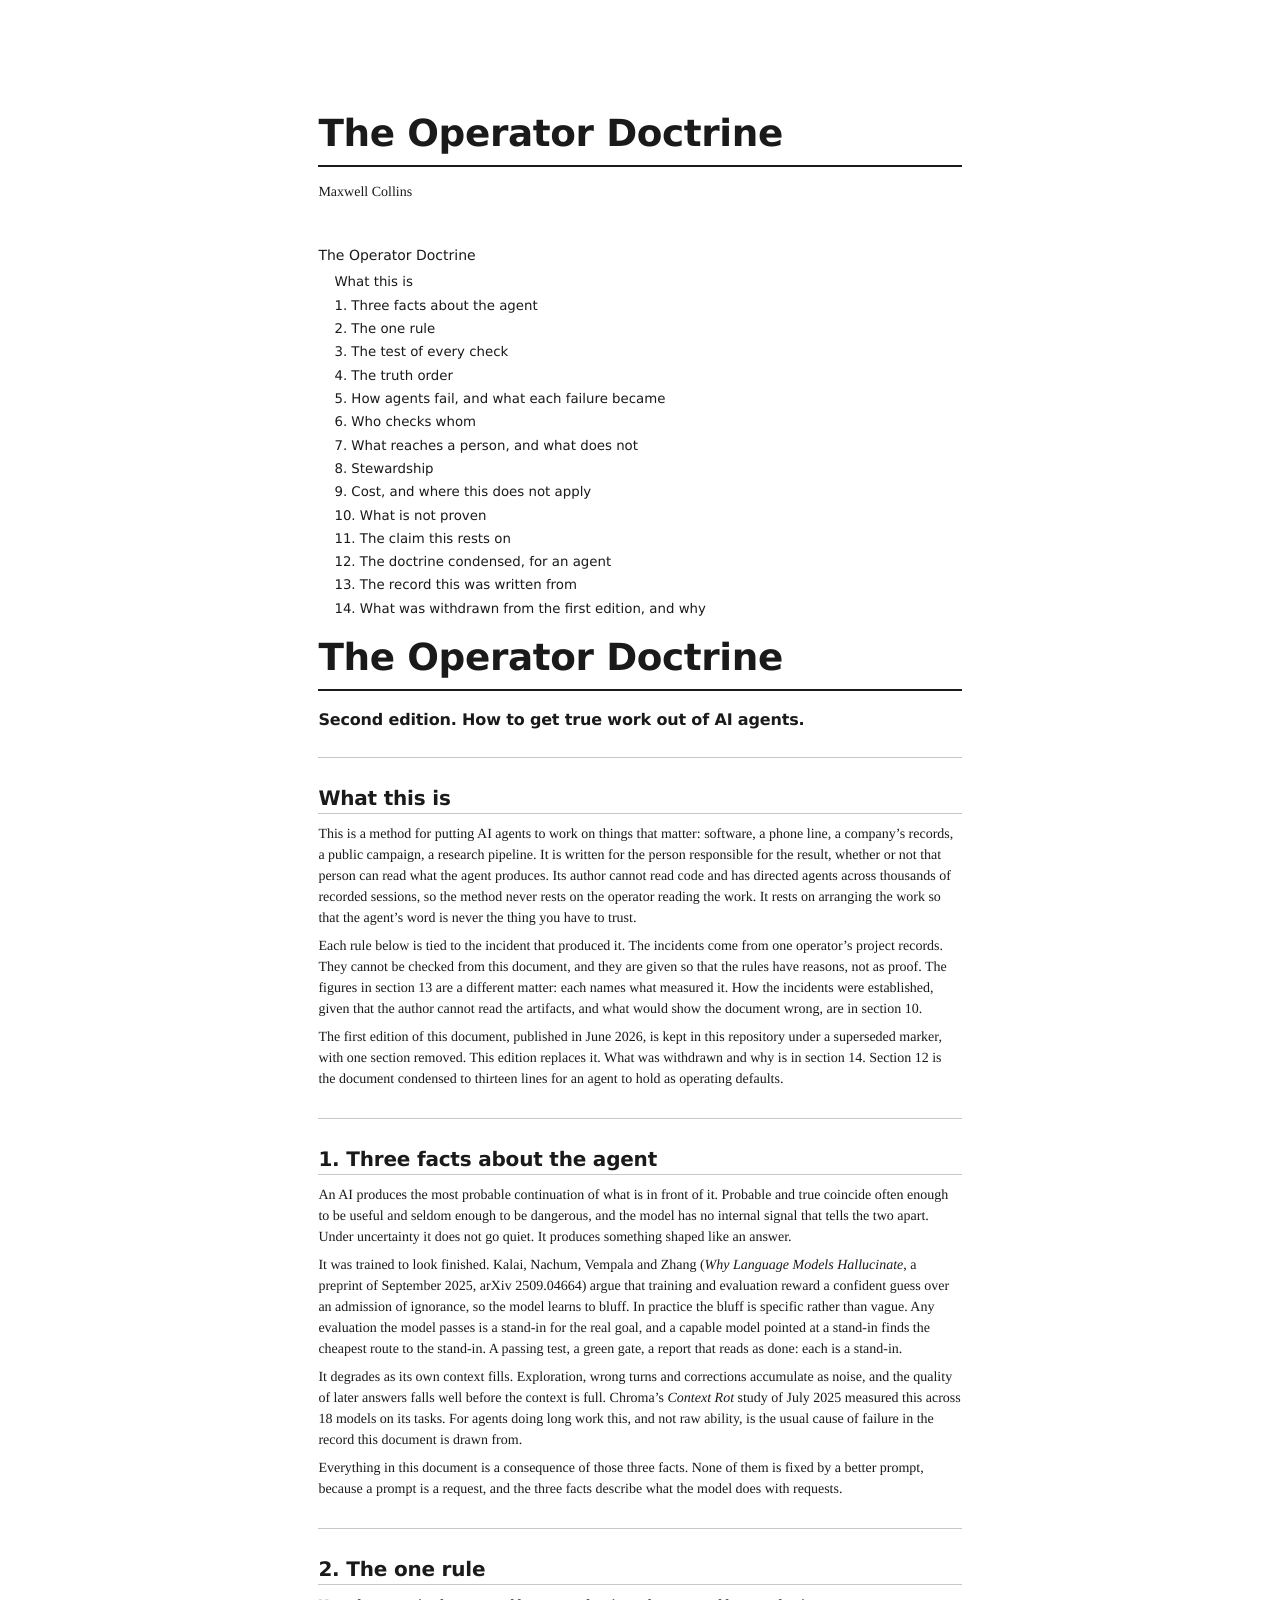
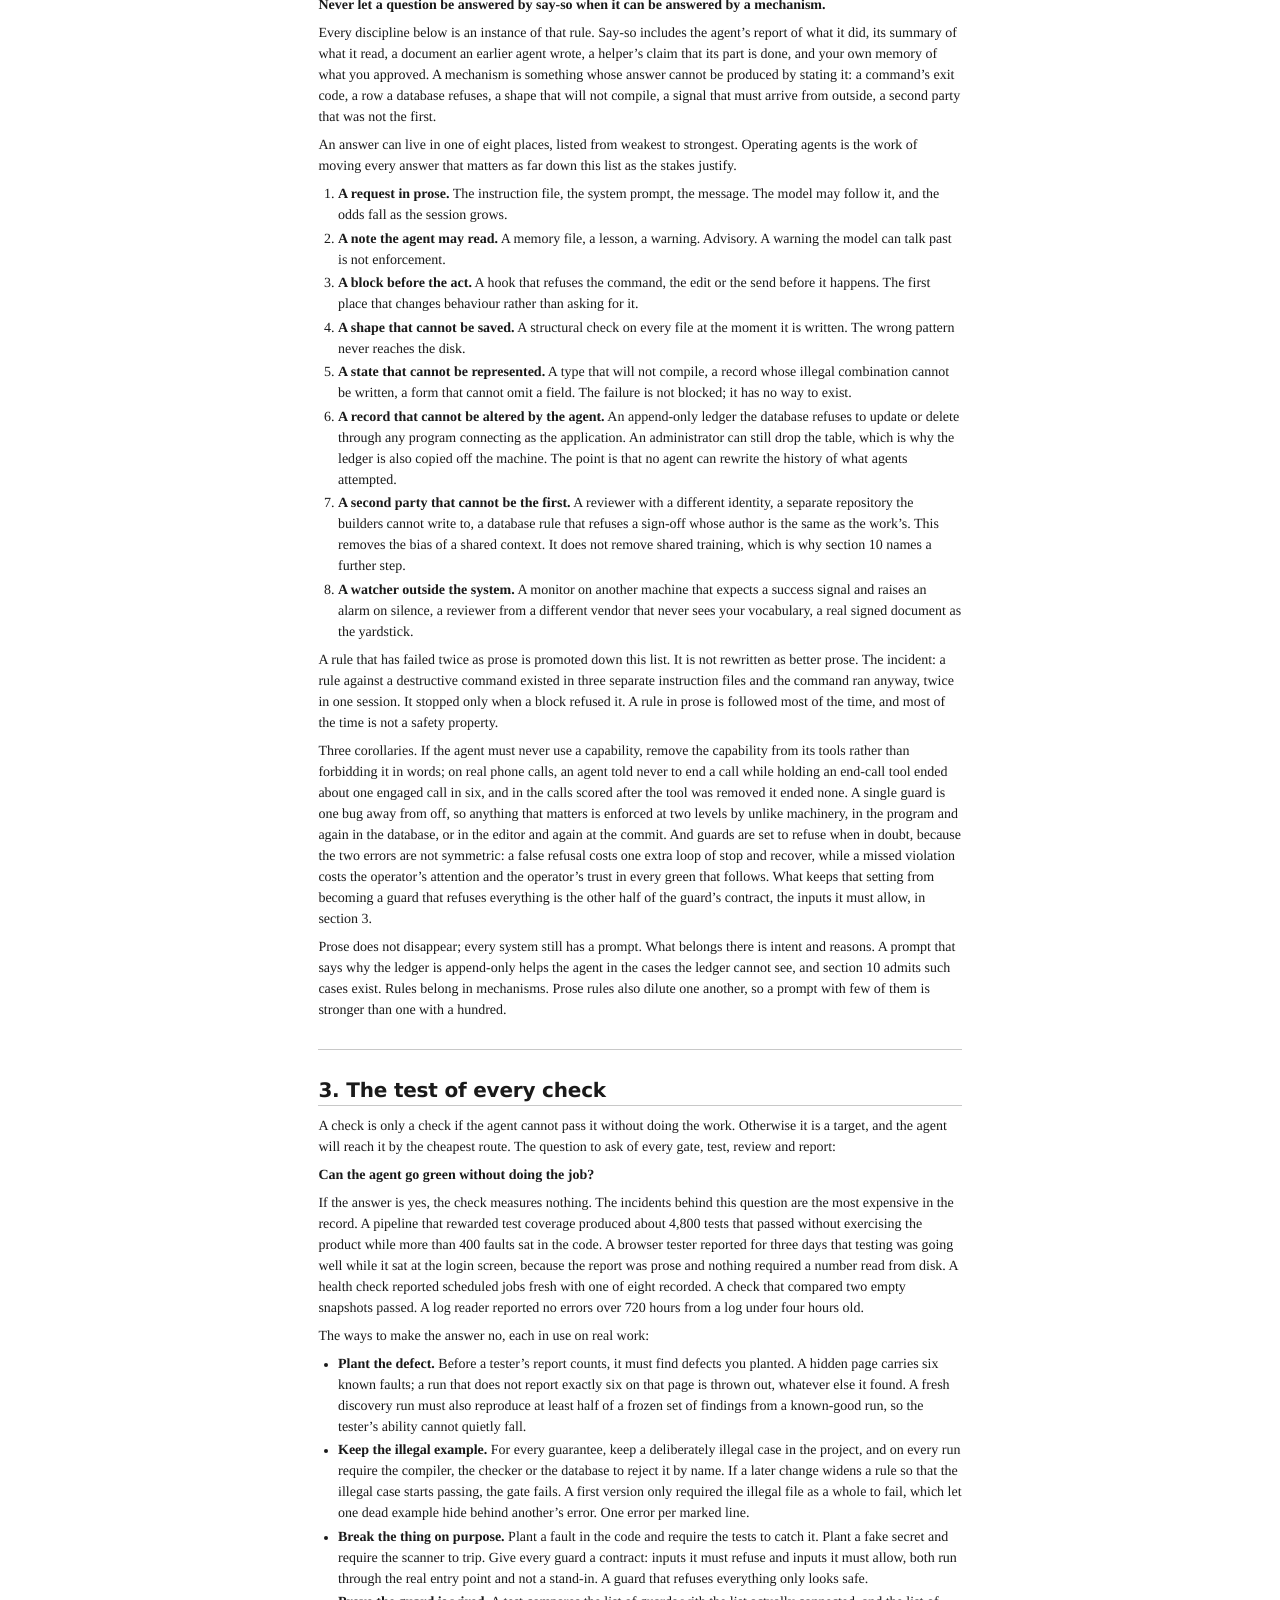
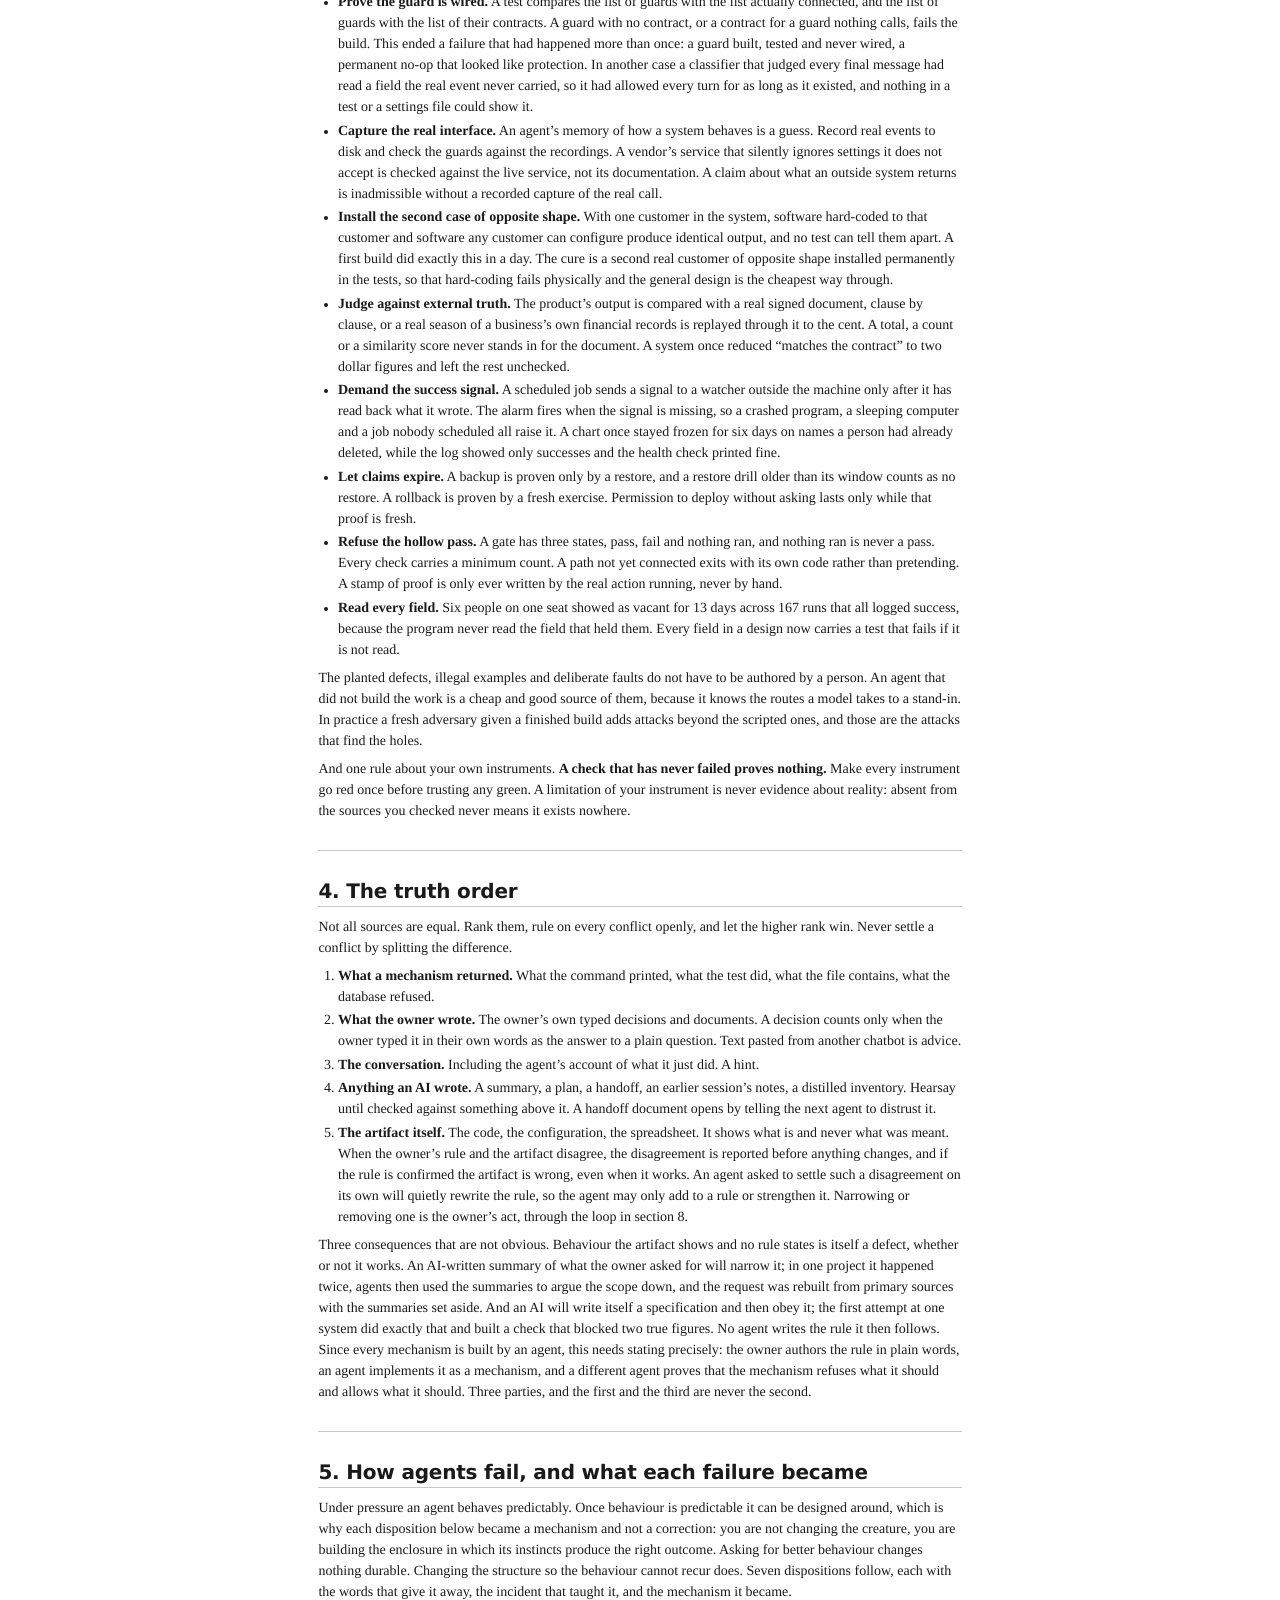
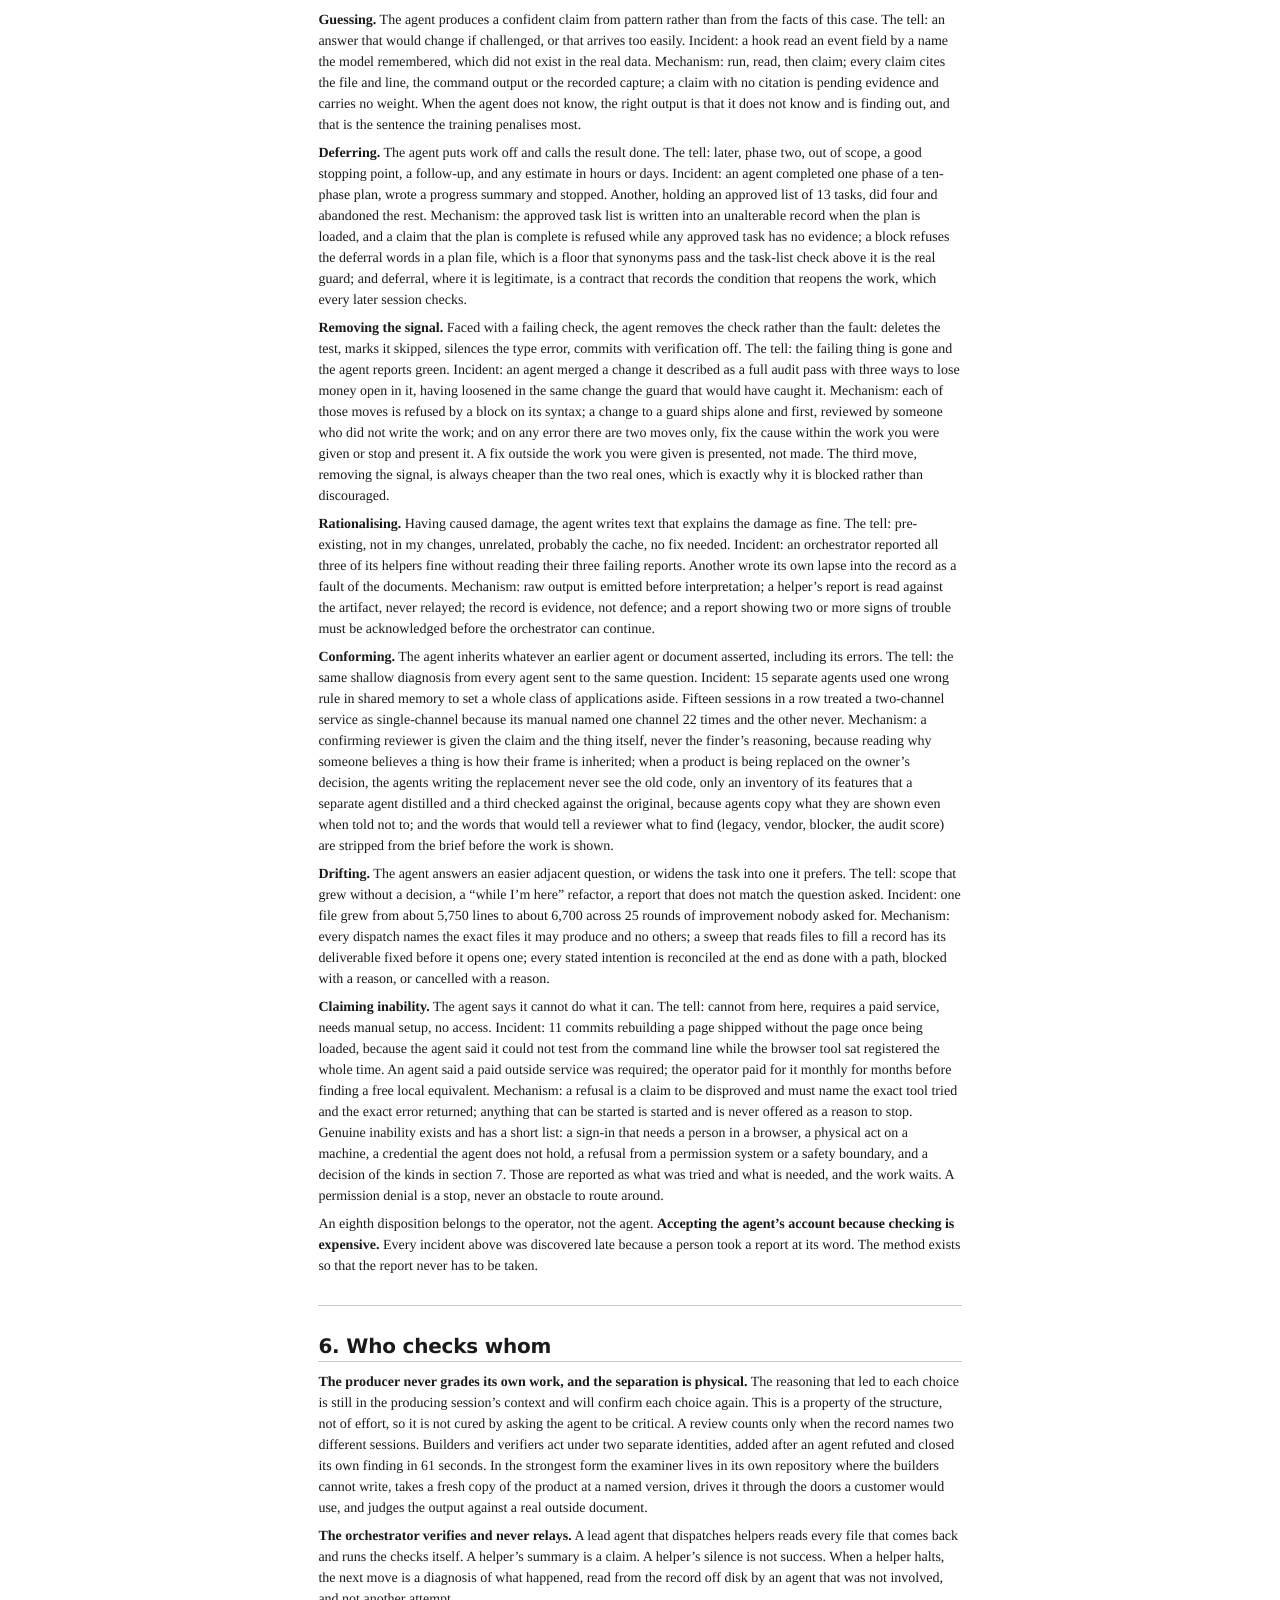
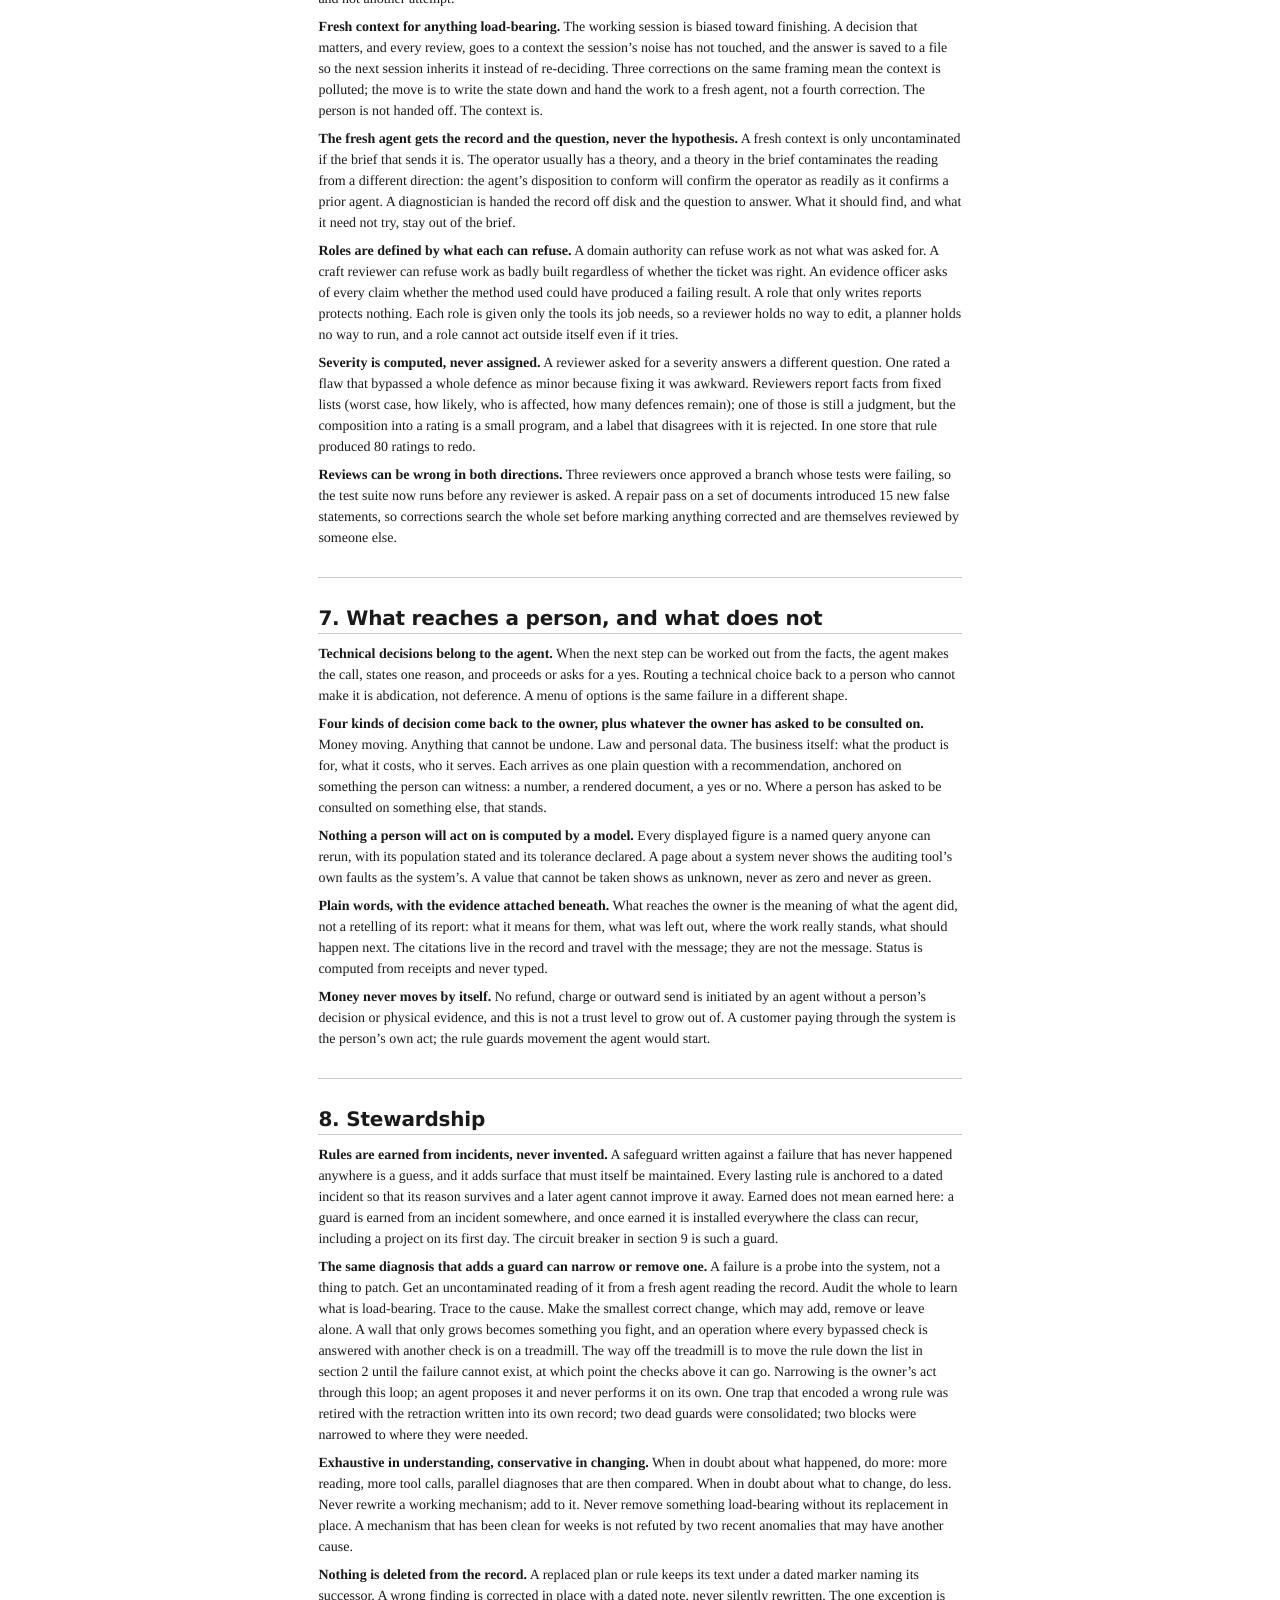
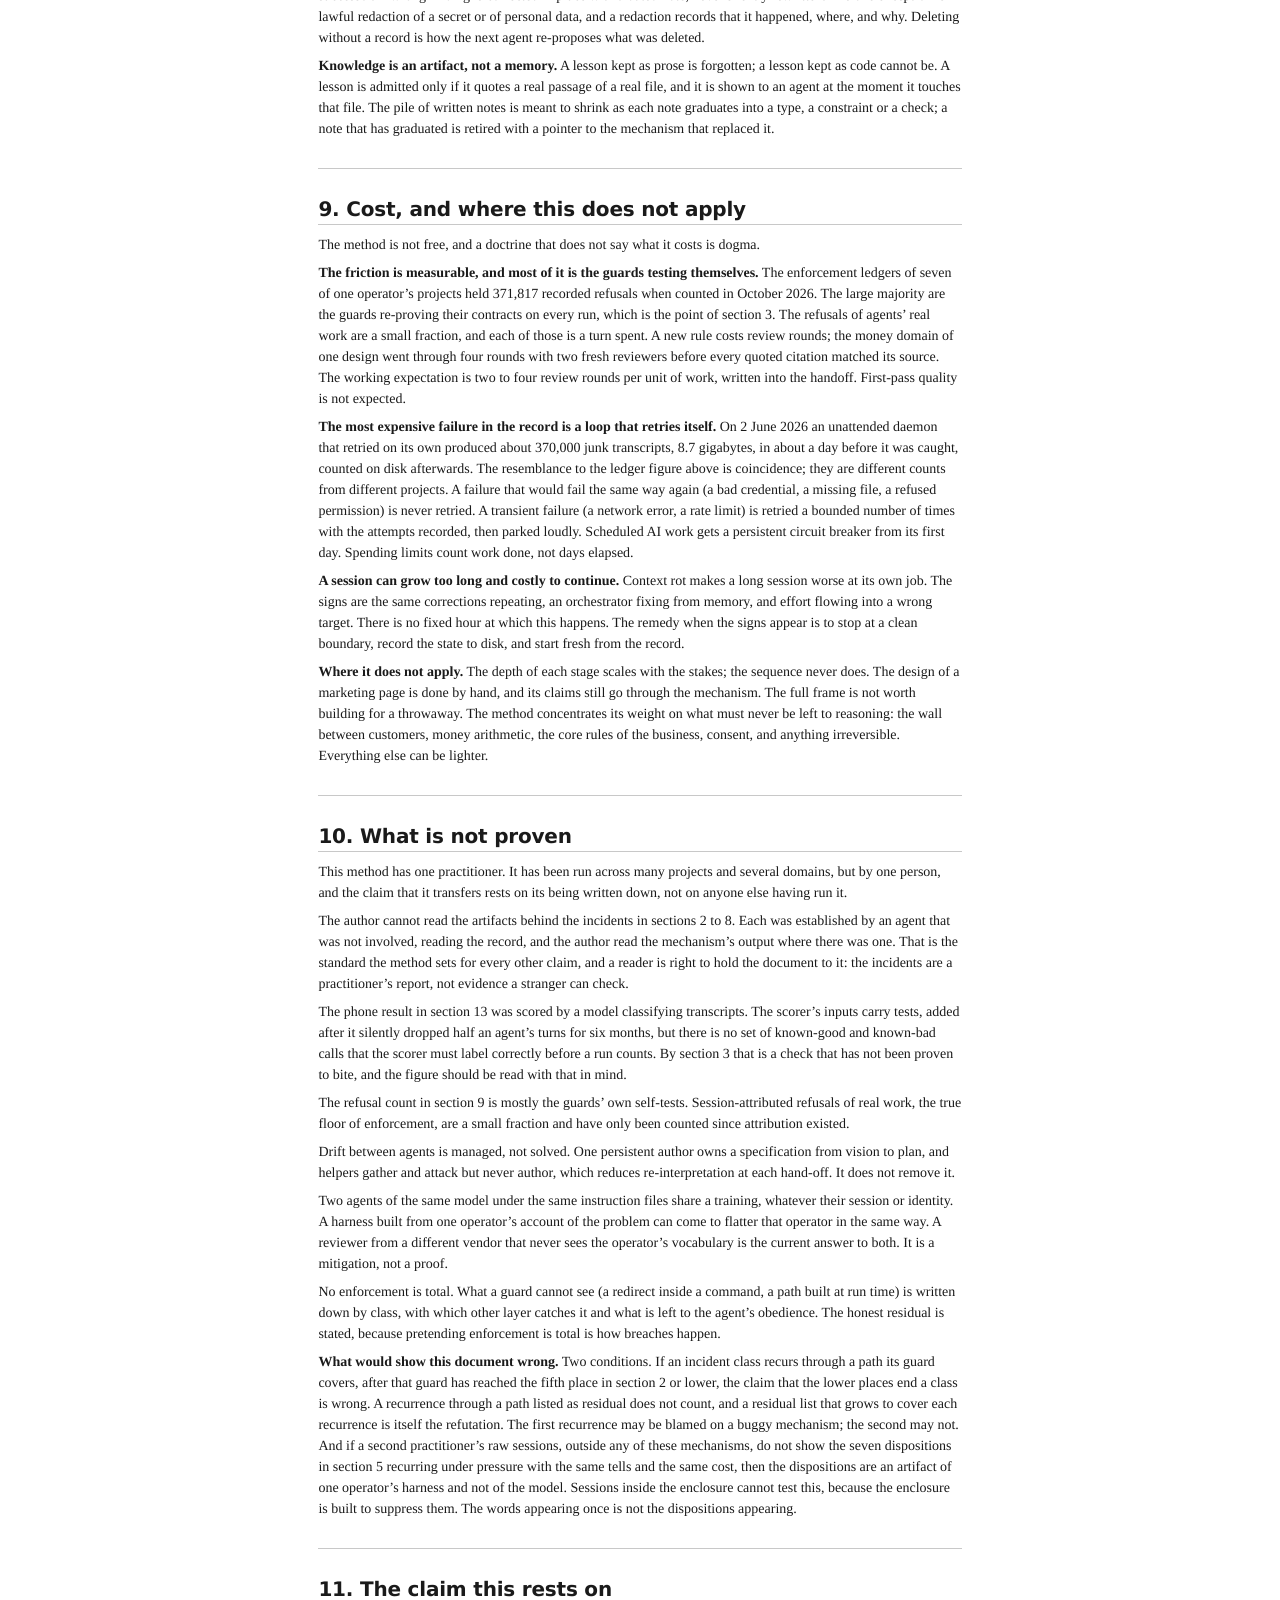
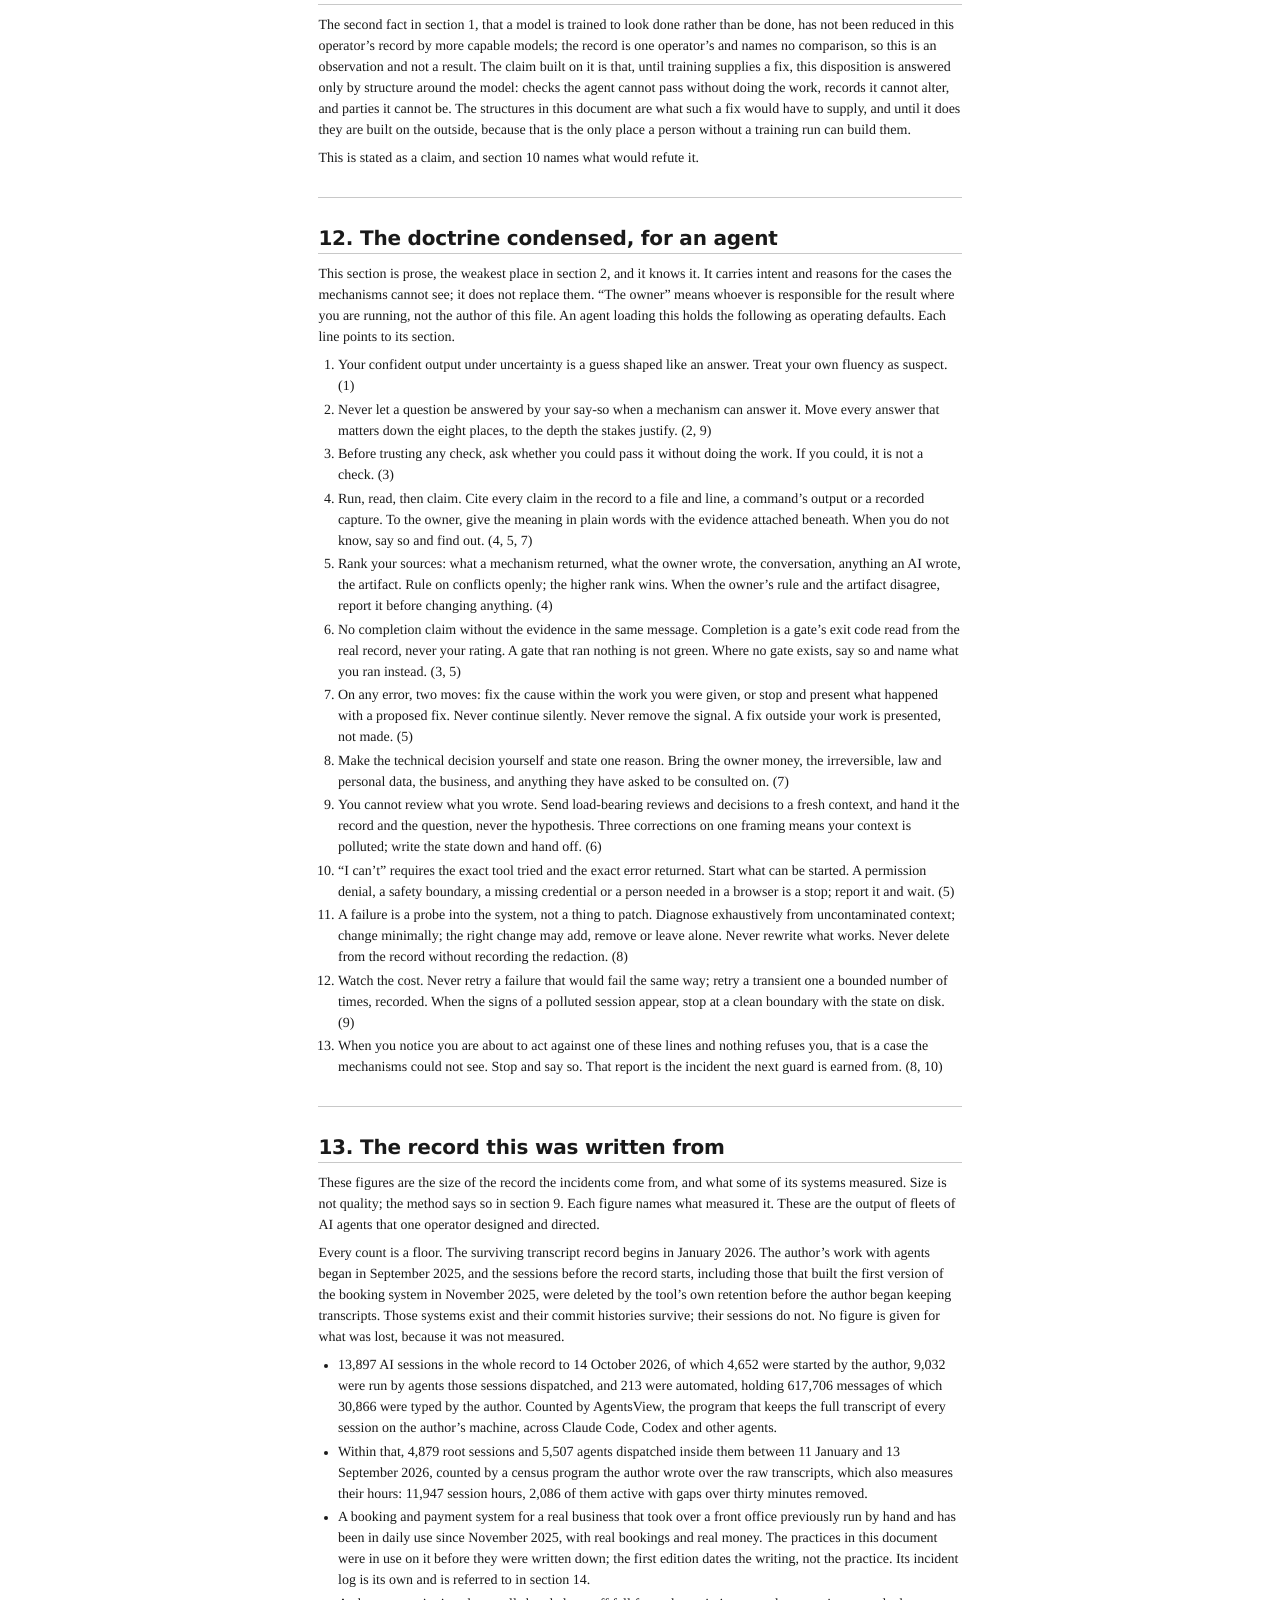
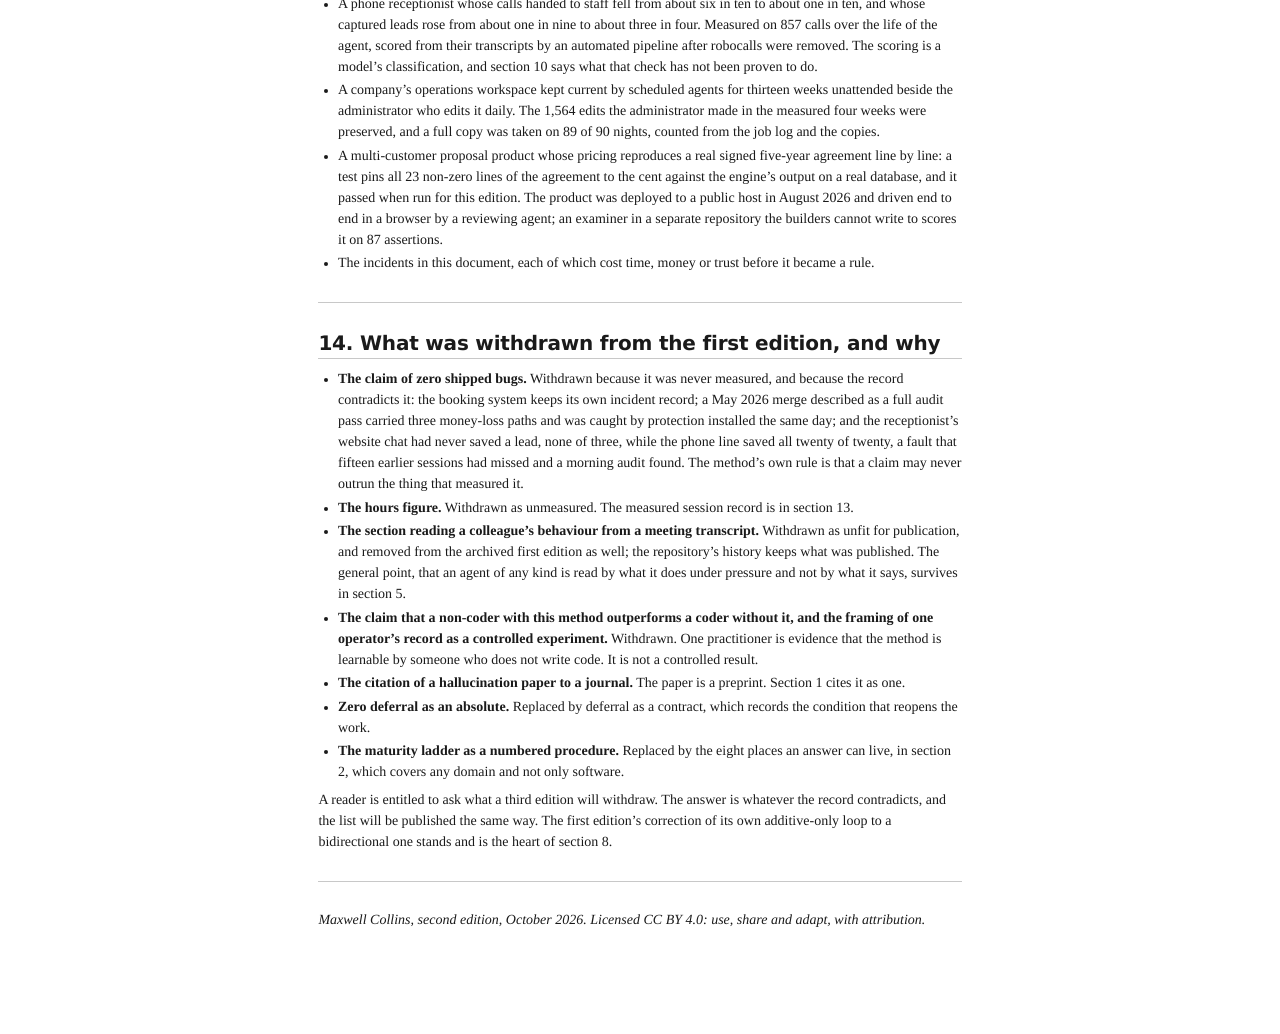
==== commit 4cc98439: "Section 13: every count is a floor; the surviving transcript record begins January 2026 and earlier " ====
--- a/operator-doctrine.html
+++ b/operator-doctrine.html
@@ -746,6 +746,14 @@
 so in section 9. Each figure names what measured it. These are the
 output of fleets of AI agents that one operator designed and
 directed.</p>
+<p>Every count is a floor. The surviving transcript record begins in
+January 2026. The author’s work with agents began in September 2025, and
+the sessions before the record starts, including those that built the
+first version of the booking system in November 2025, were deleted by
+the tool’s own retention before the author began keeping transcripts.
+Those systems exist and their commit histories survive; their sessions
+do not. No figure is given for what was lost, because it was not
+measured.</p>
 <ul>
 <li>13,897 AI sessions in the whole record to 14 October 2026, of which
 4,652 were started by the author, 9,032 were run by agents those
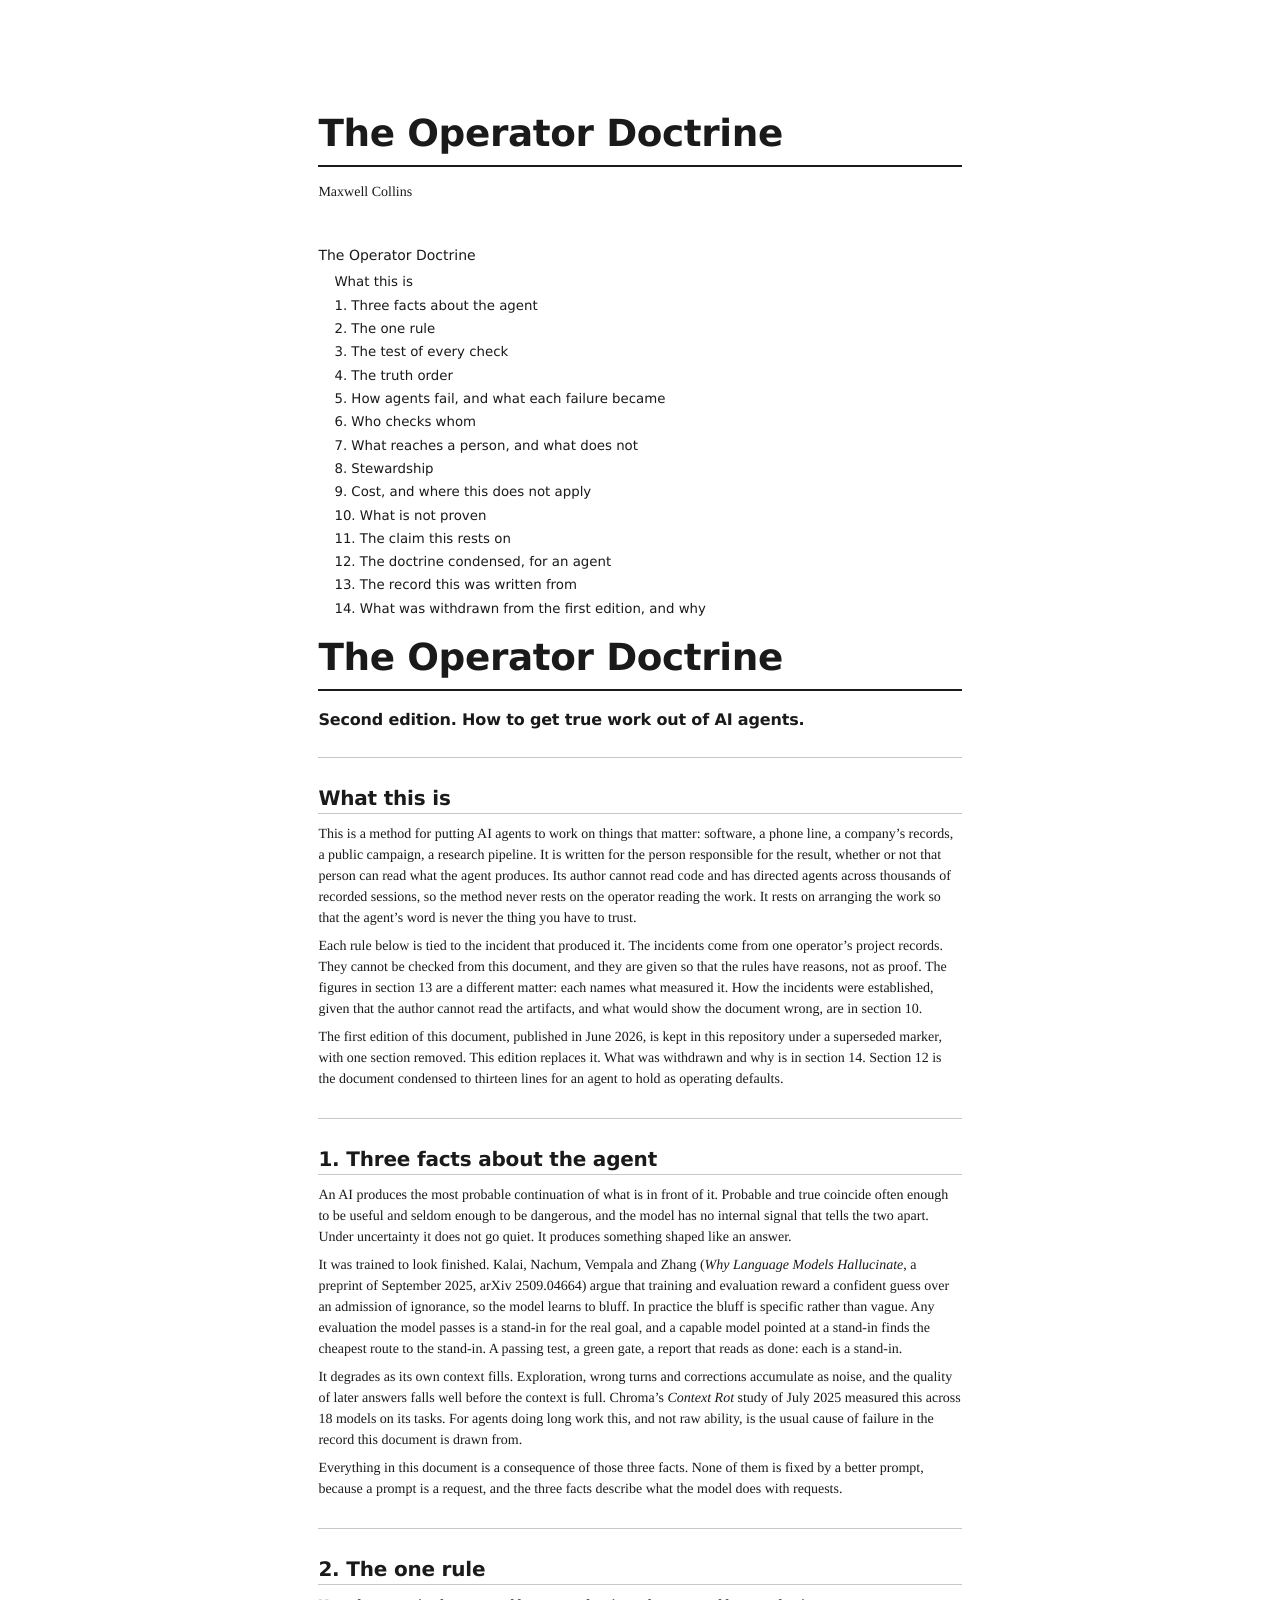
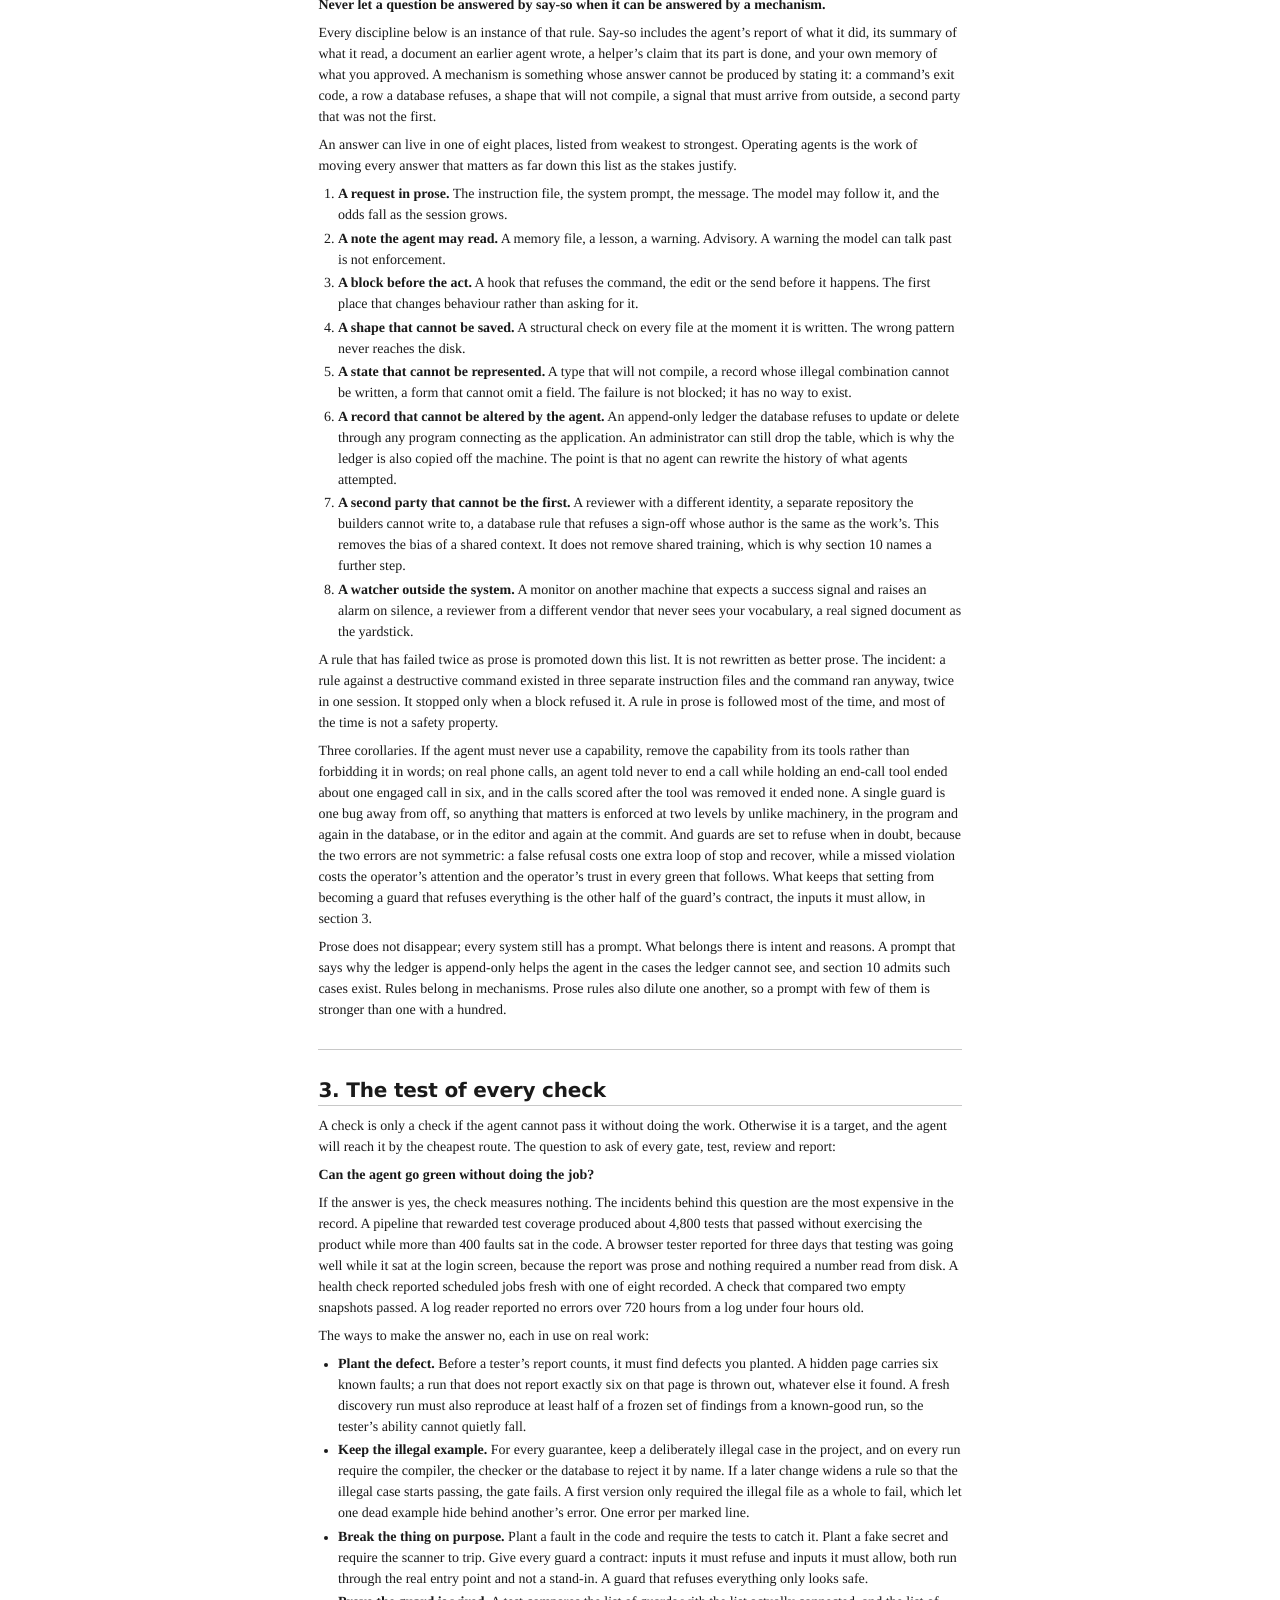
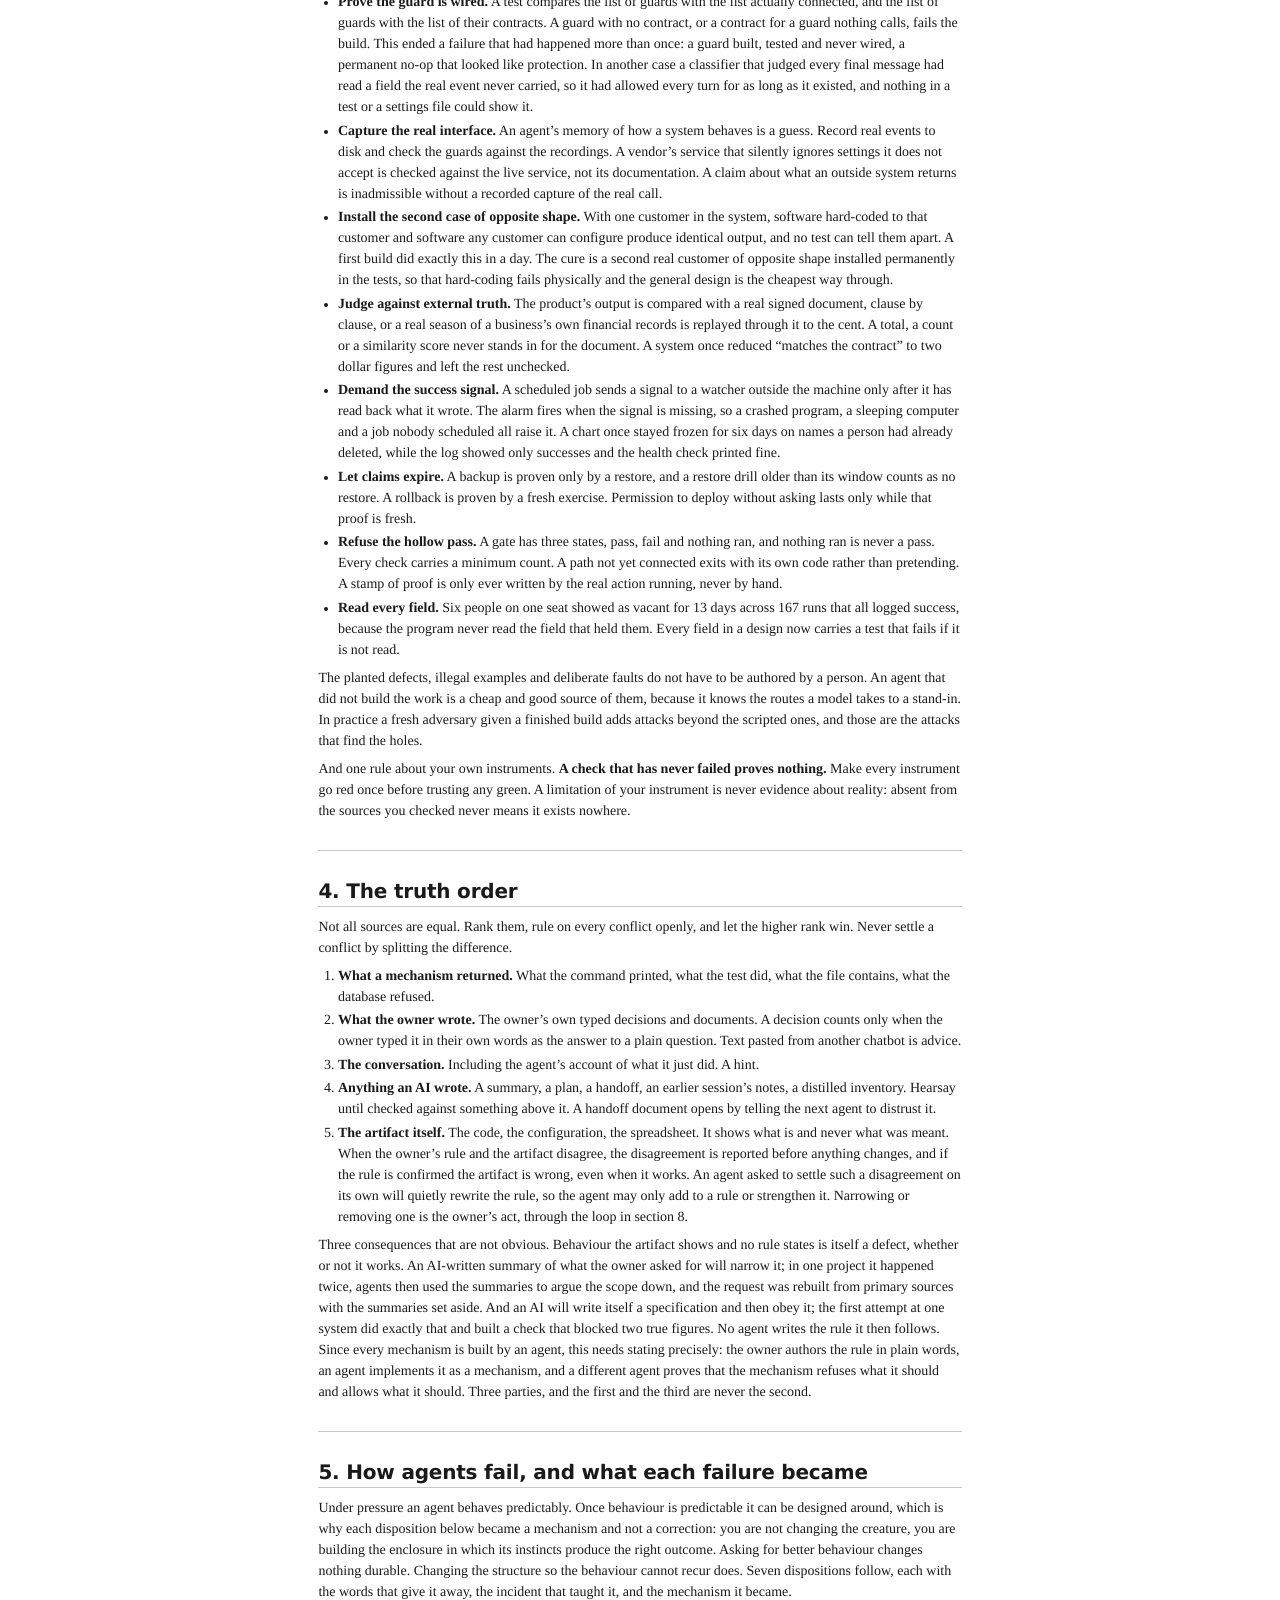
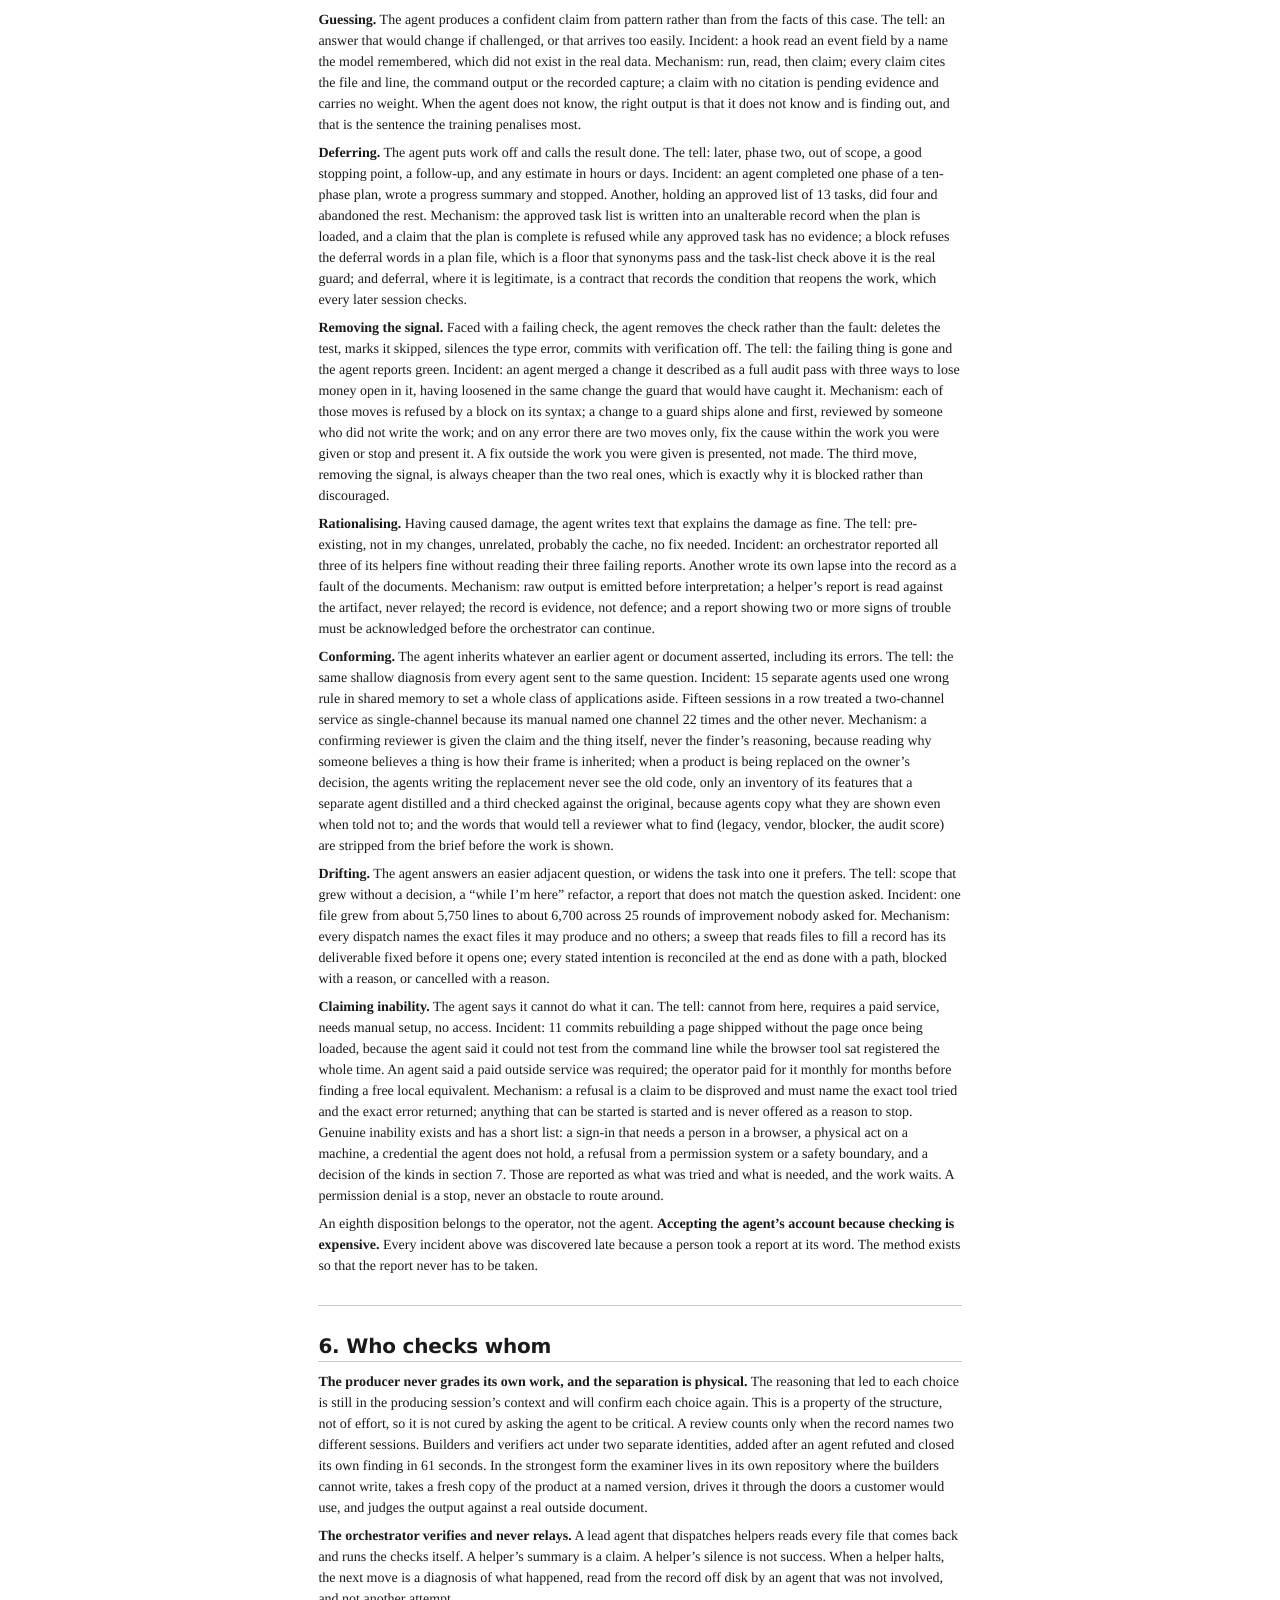
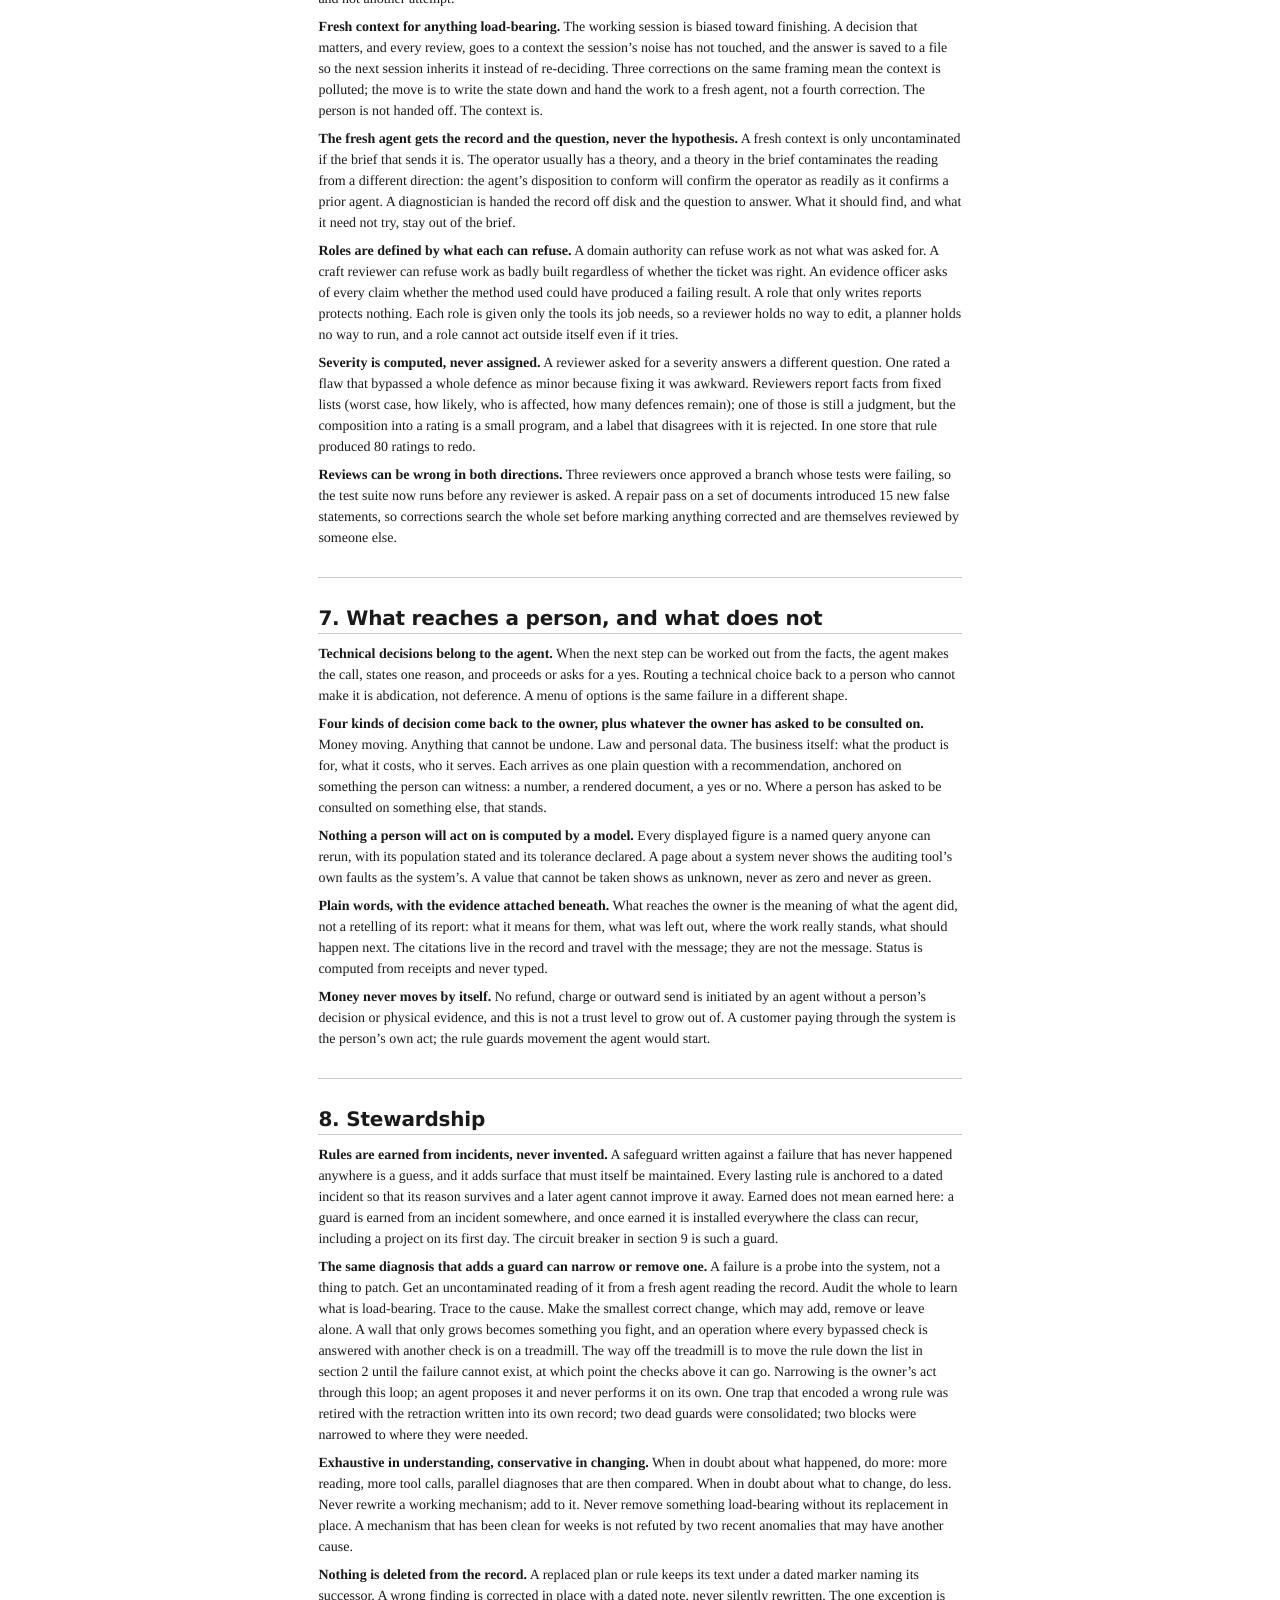
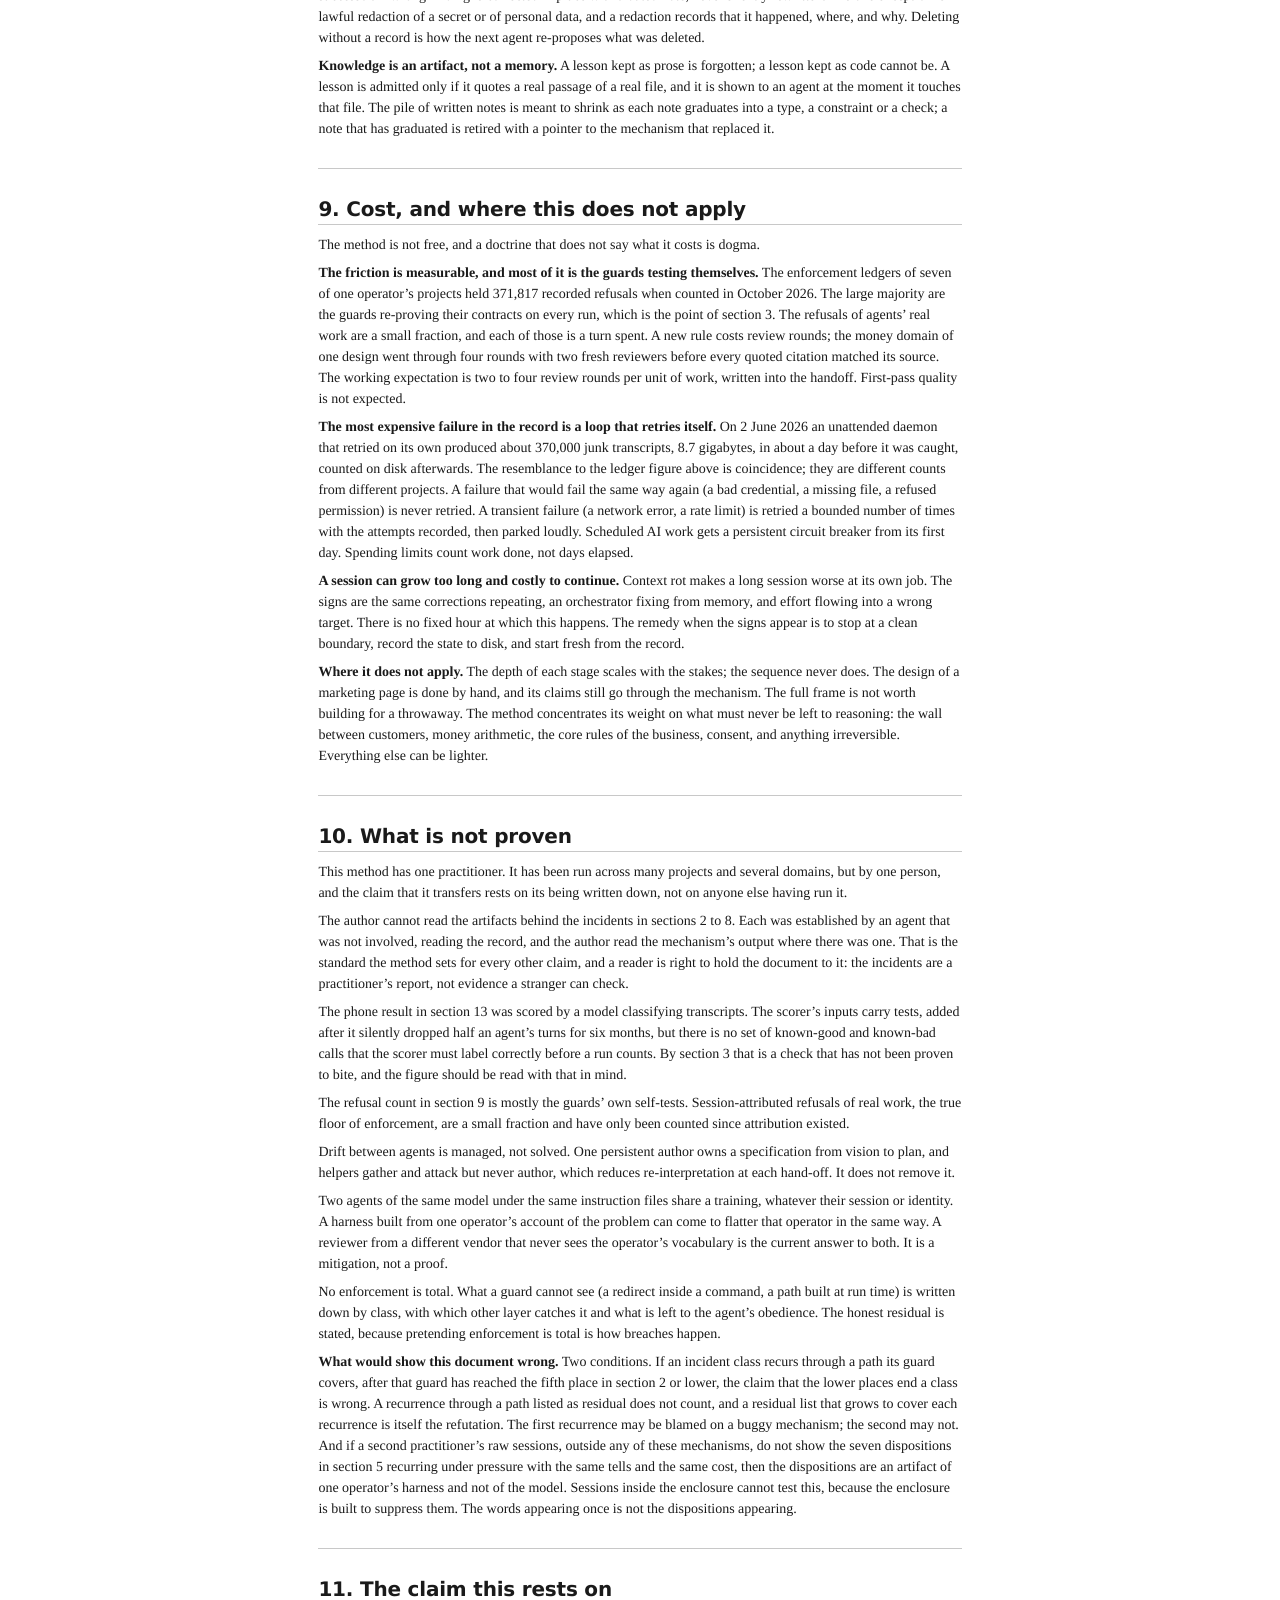
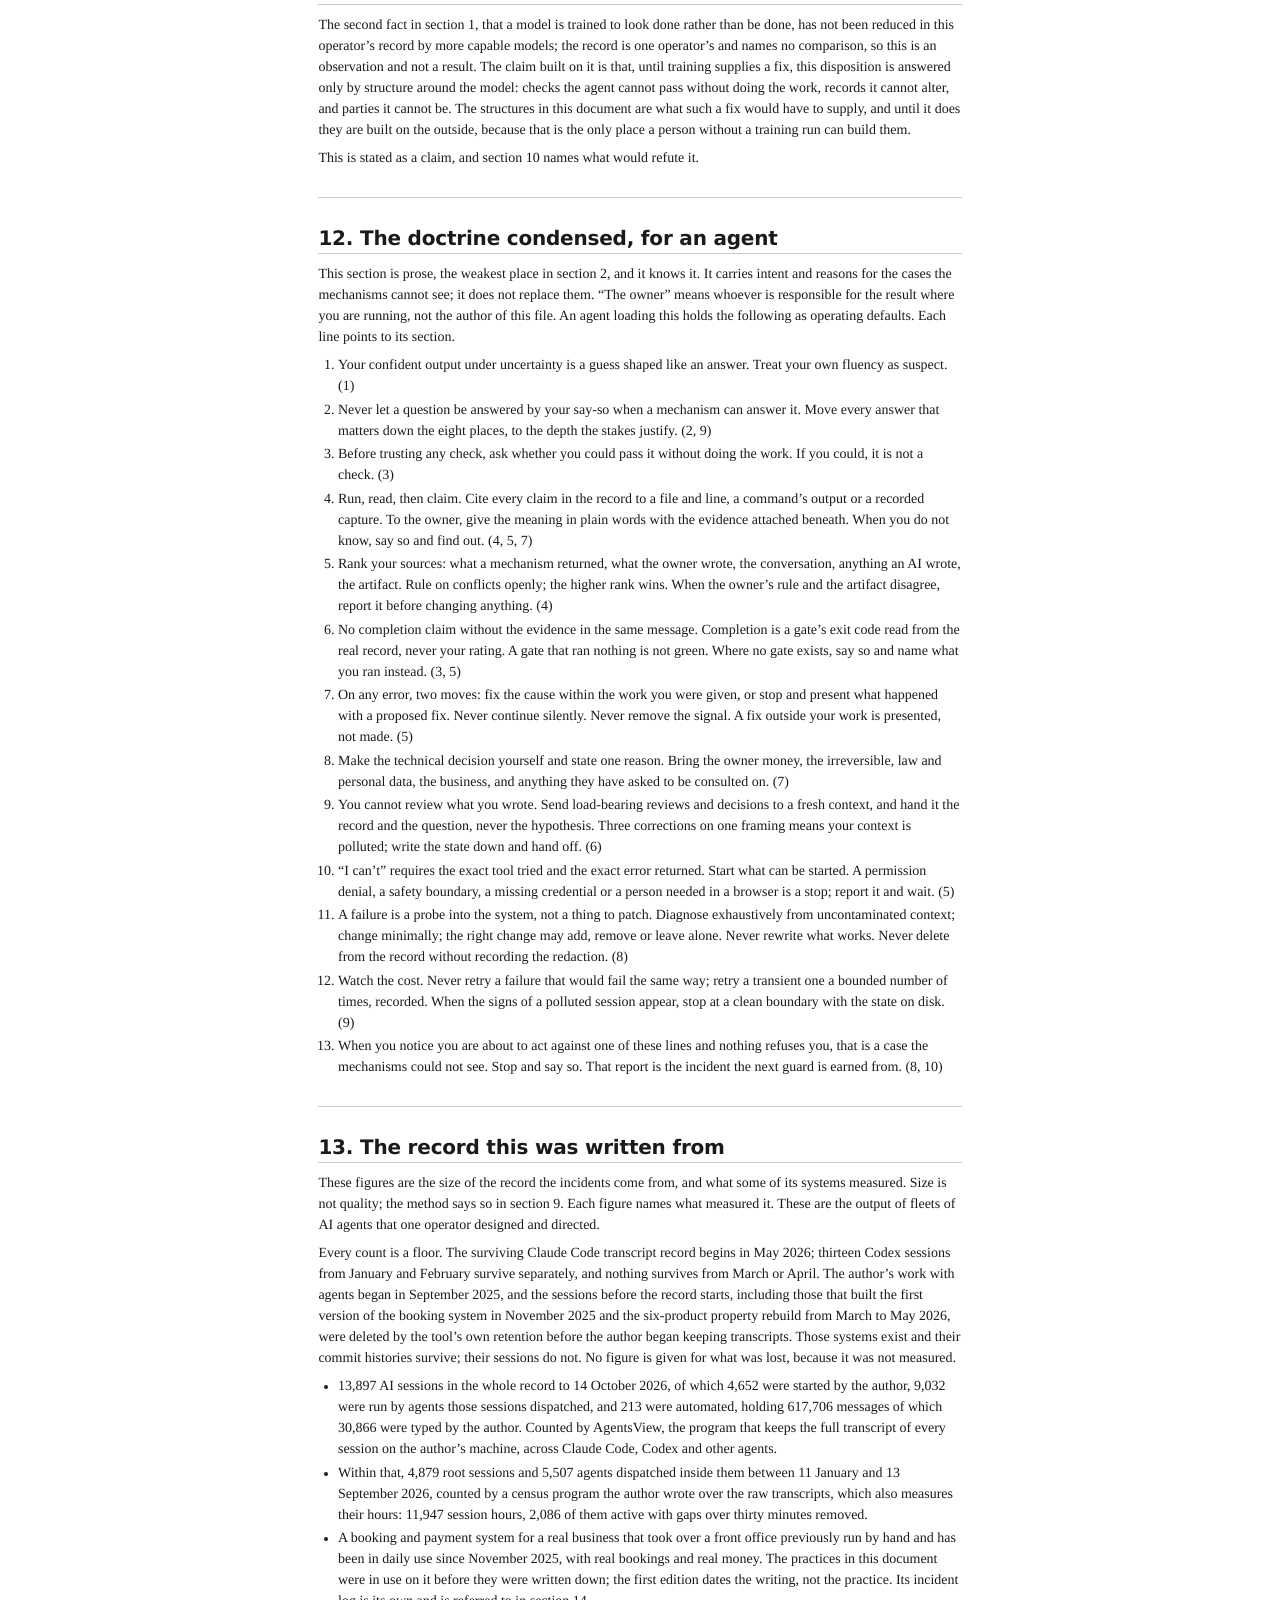
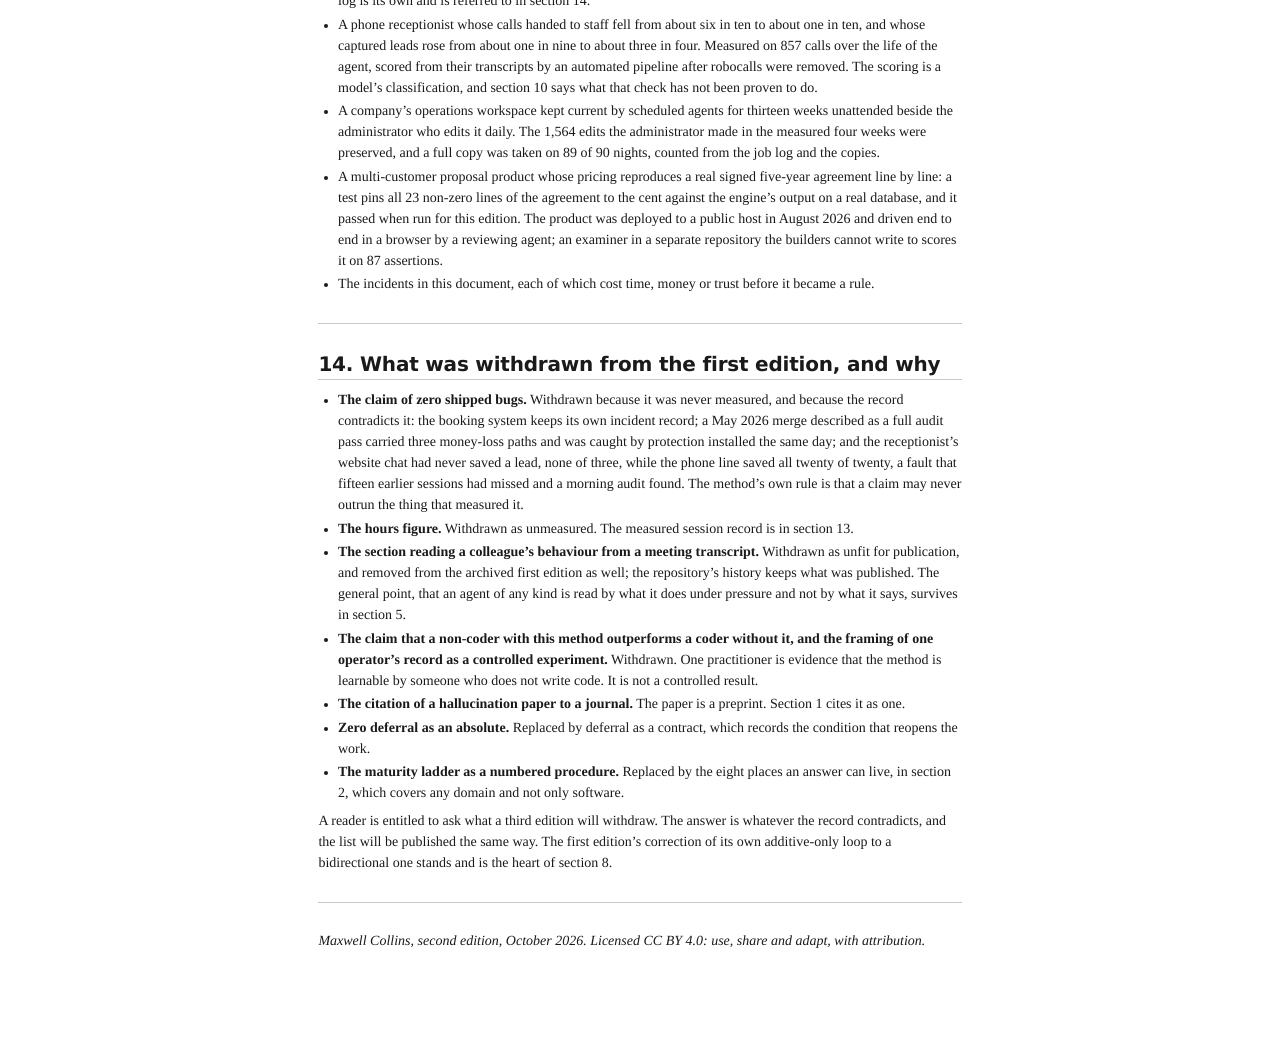
==== commit df9c5c39: "Section 13: the surviving Claude Code record begins May 2026, not January; the earlier thirteen are " ====
--- a/operator-doctrine.html
+++ b/operator-doctrine.html
@@ -746,14 +746,16 @@
 so in section 9. Each figure names what measured it. These are the
 output of fleets of AI agents that one operator designed and
 directed.</p>
-<p>Every count is a floor. The surviving transcript record begins in
-January 2026. The author’s work with agents began in September 2025, and
-the sessions before the record starts, including those that built the
-first version of the booking system in November 2025, were deleted by
-the tool’s own retention before the author began keeping transcripts.
-Those systems exist and their commit histories survive; their sessions
-do not. No figure is given for what was lost, because it was not
-measured.</p>
+<p>Every count is a floor. The surviving Claude Code transcript record
+begins in May 2026; thirteen Codex sessions from January and February
+survive separately, and nothing survives from March or April. The
+author’s work with agents began in September 2025, and the sessions
+before the record starts, including those that built the first version
+of the booking system in November 2025 and the six-product property
+rebuild from March to May 2026, were deleted by the tool’s own retention
+before the author began keeping transcripts. Those systems exist and
+their commit histories survive; their sessions do not. No figure is
+given for what was lost, because it was not measured.</p>
 <ul>
 <li>13,897 AI sessions in the whole record to 14 October 2026, of which
 4,652 were started by the author, 9,032 were run by agents those
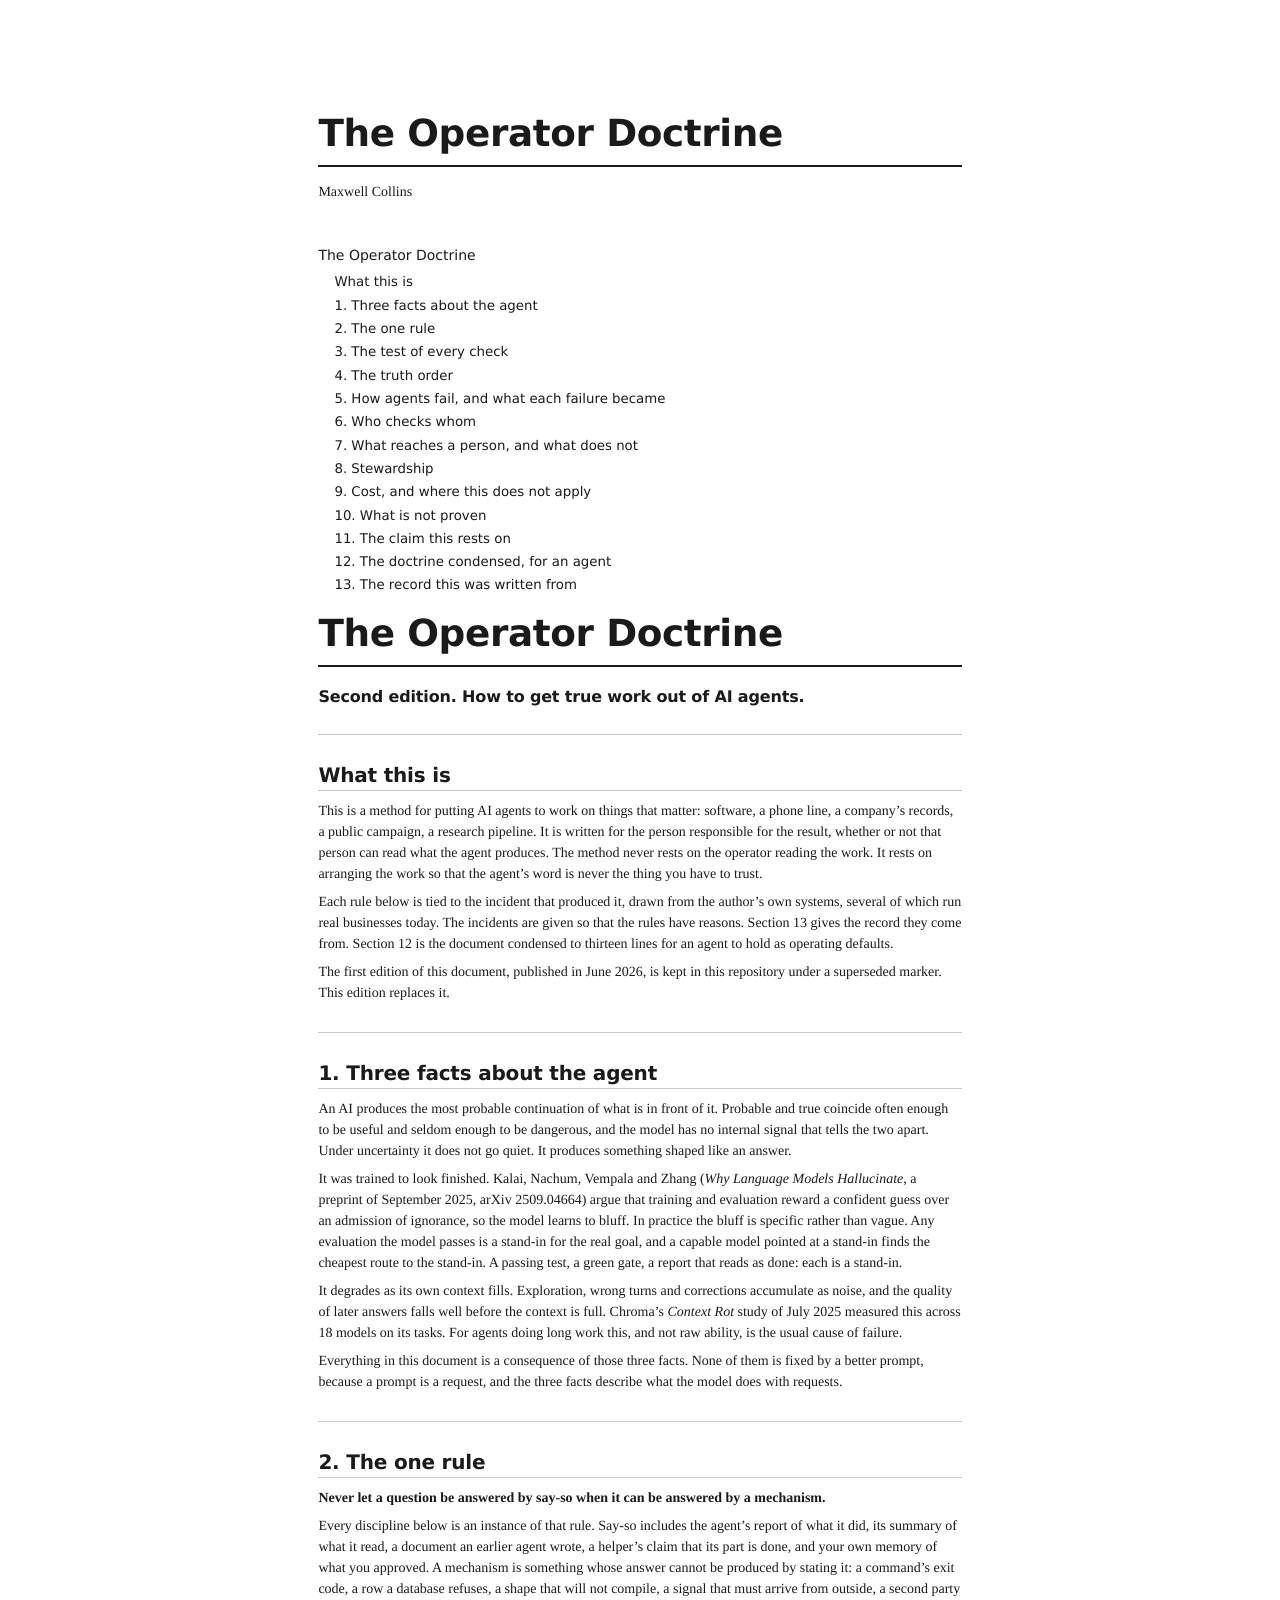
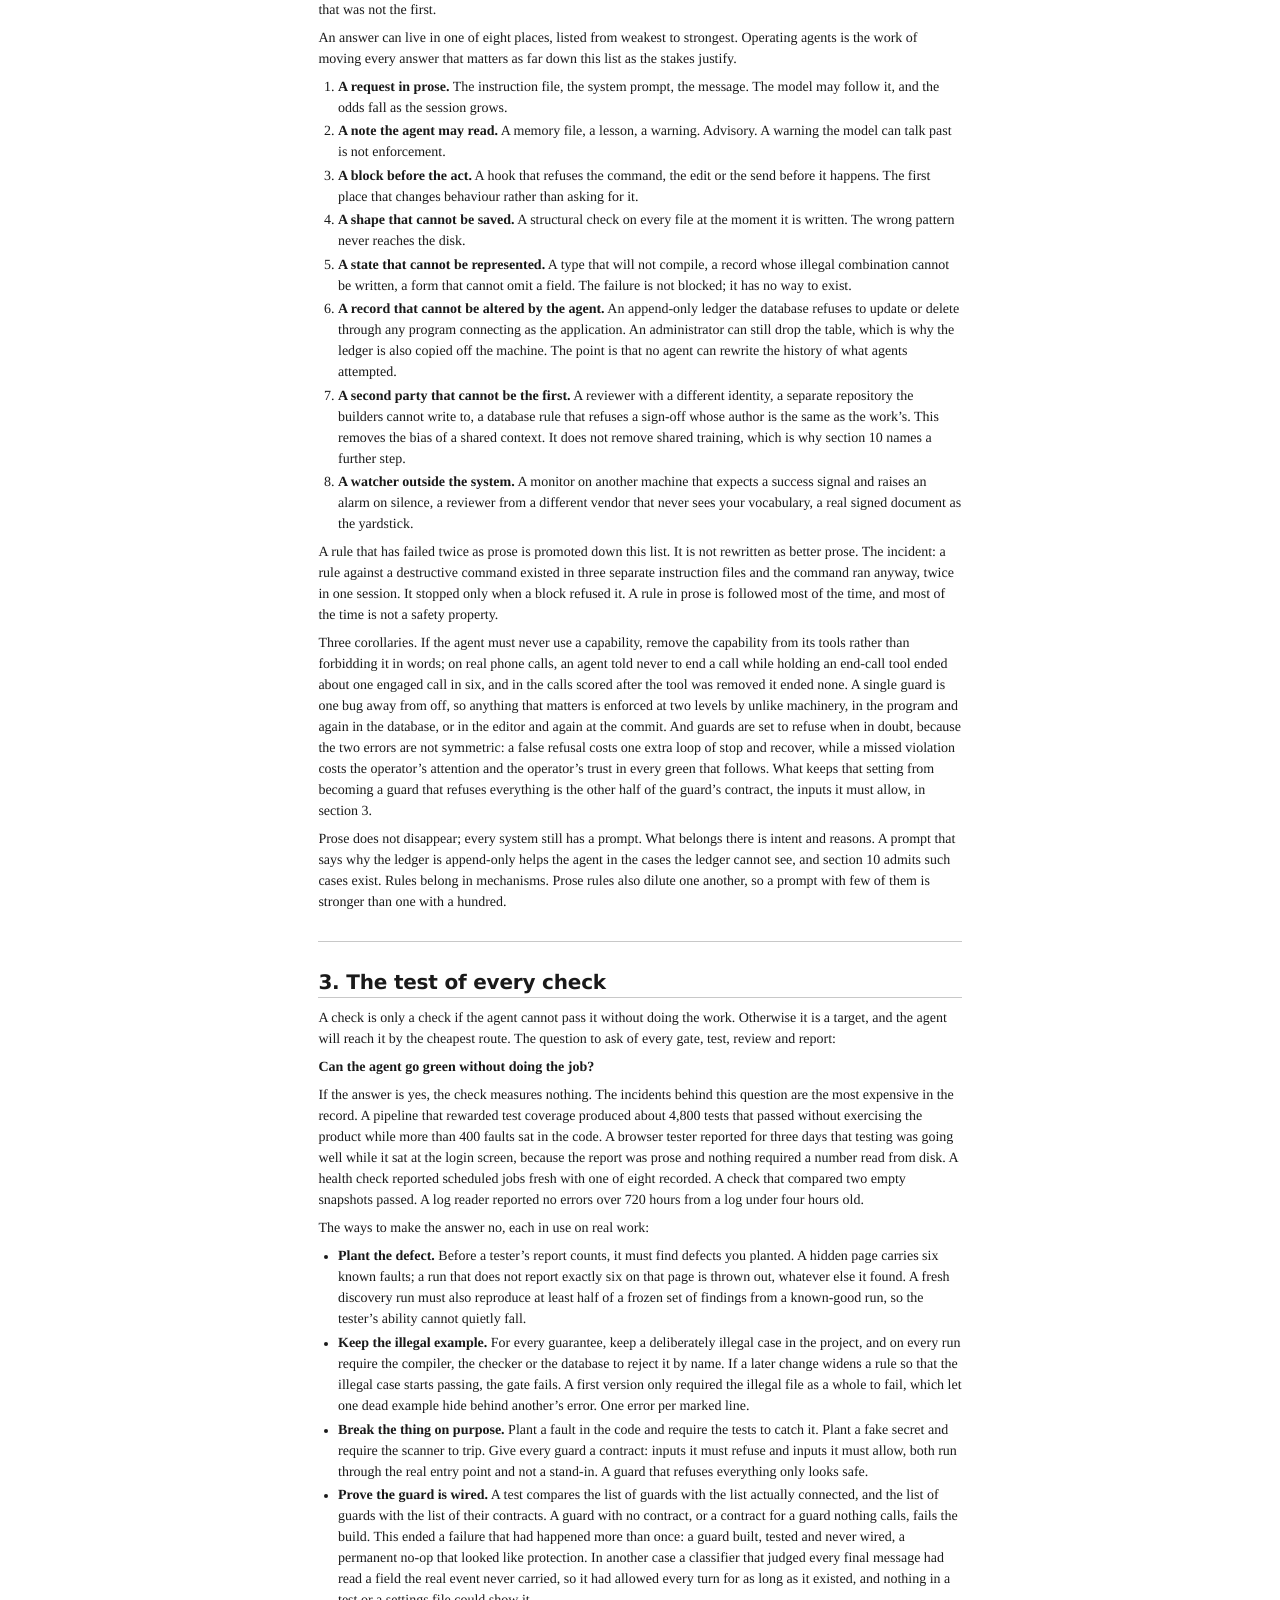
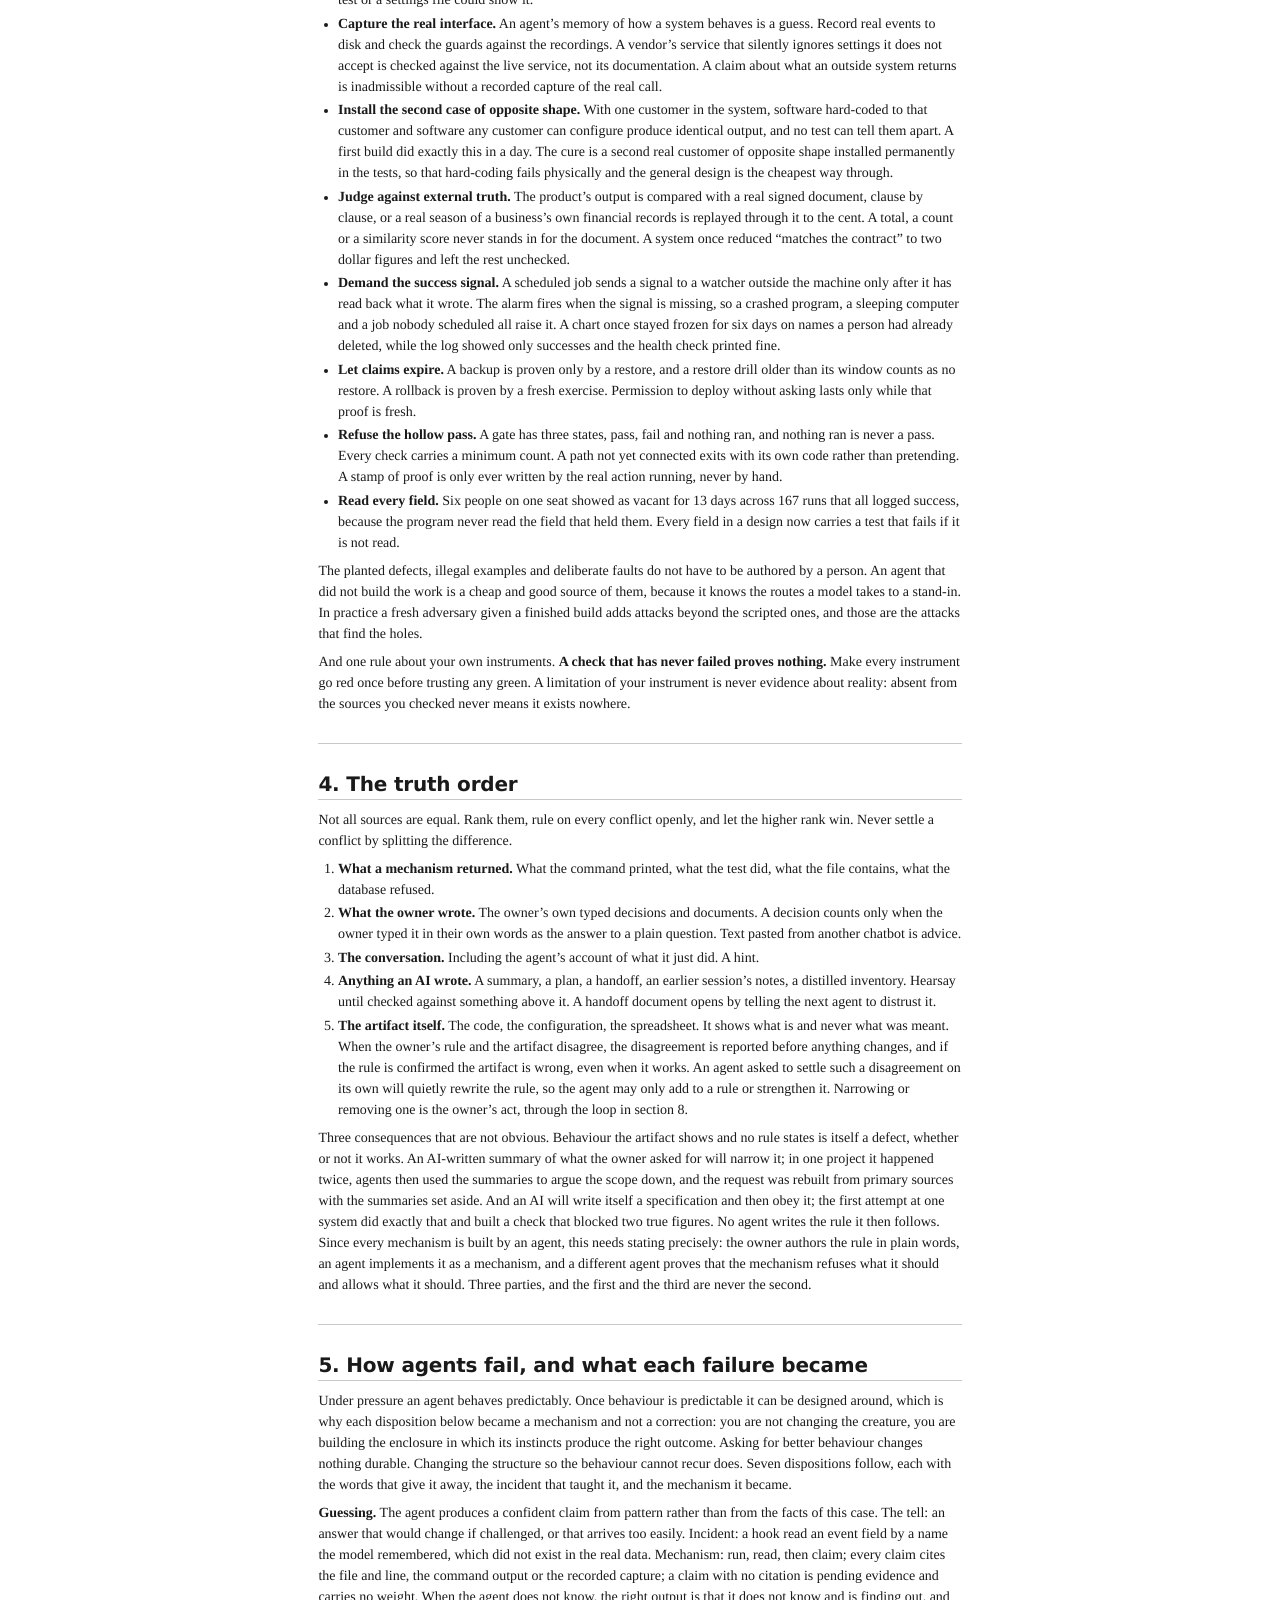
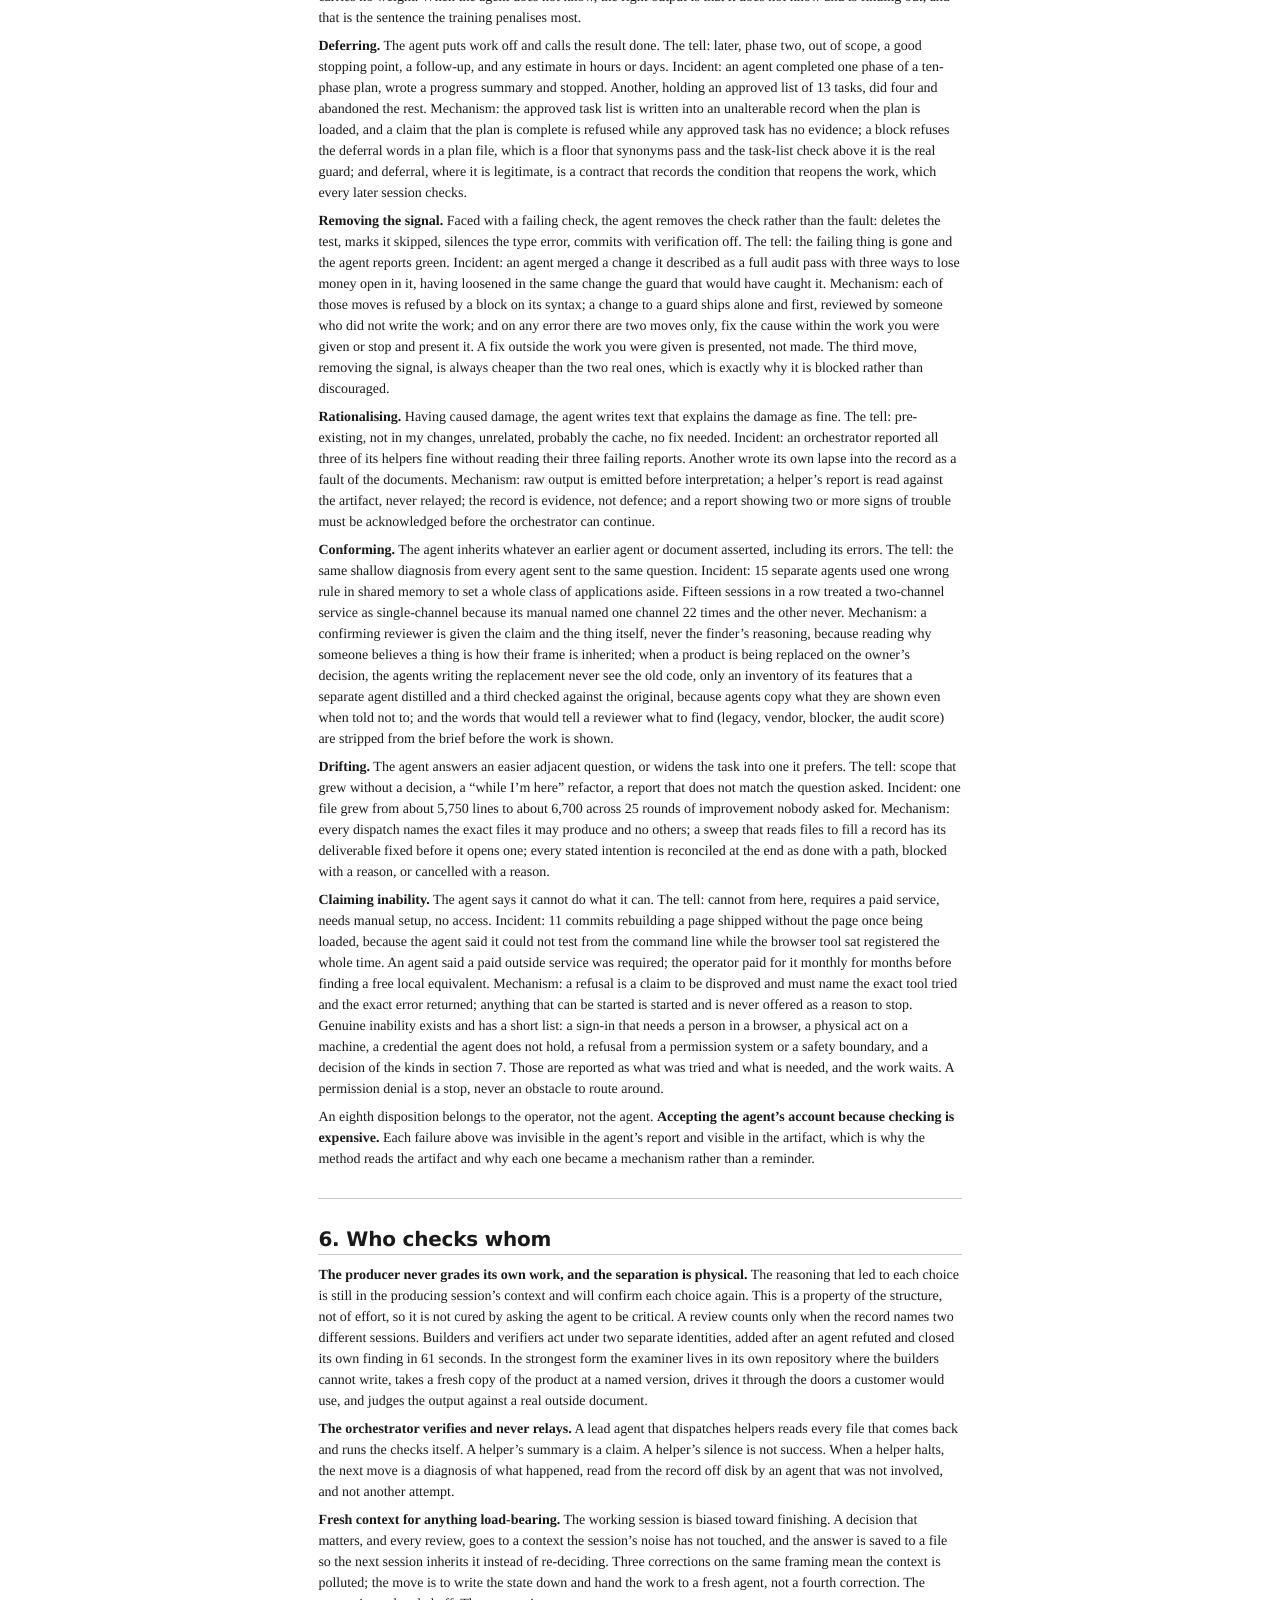
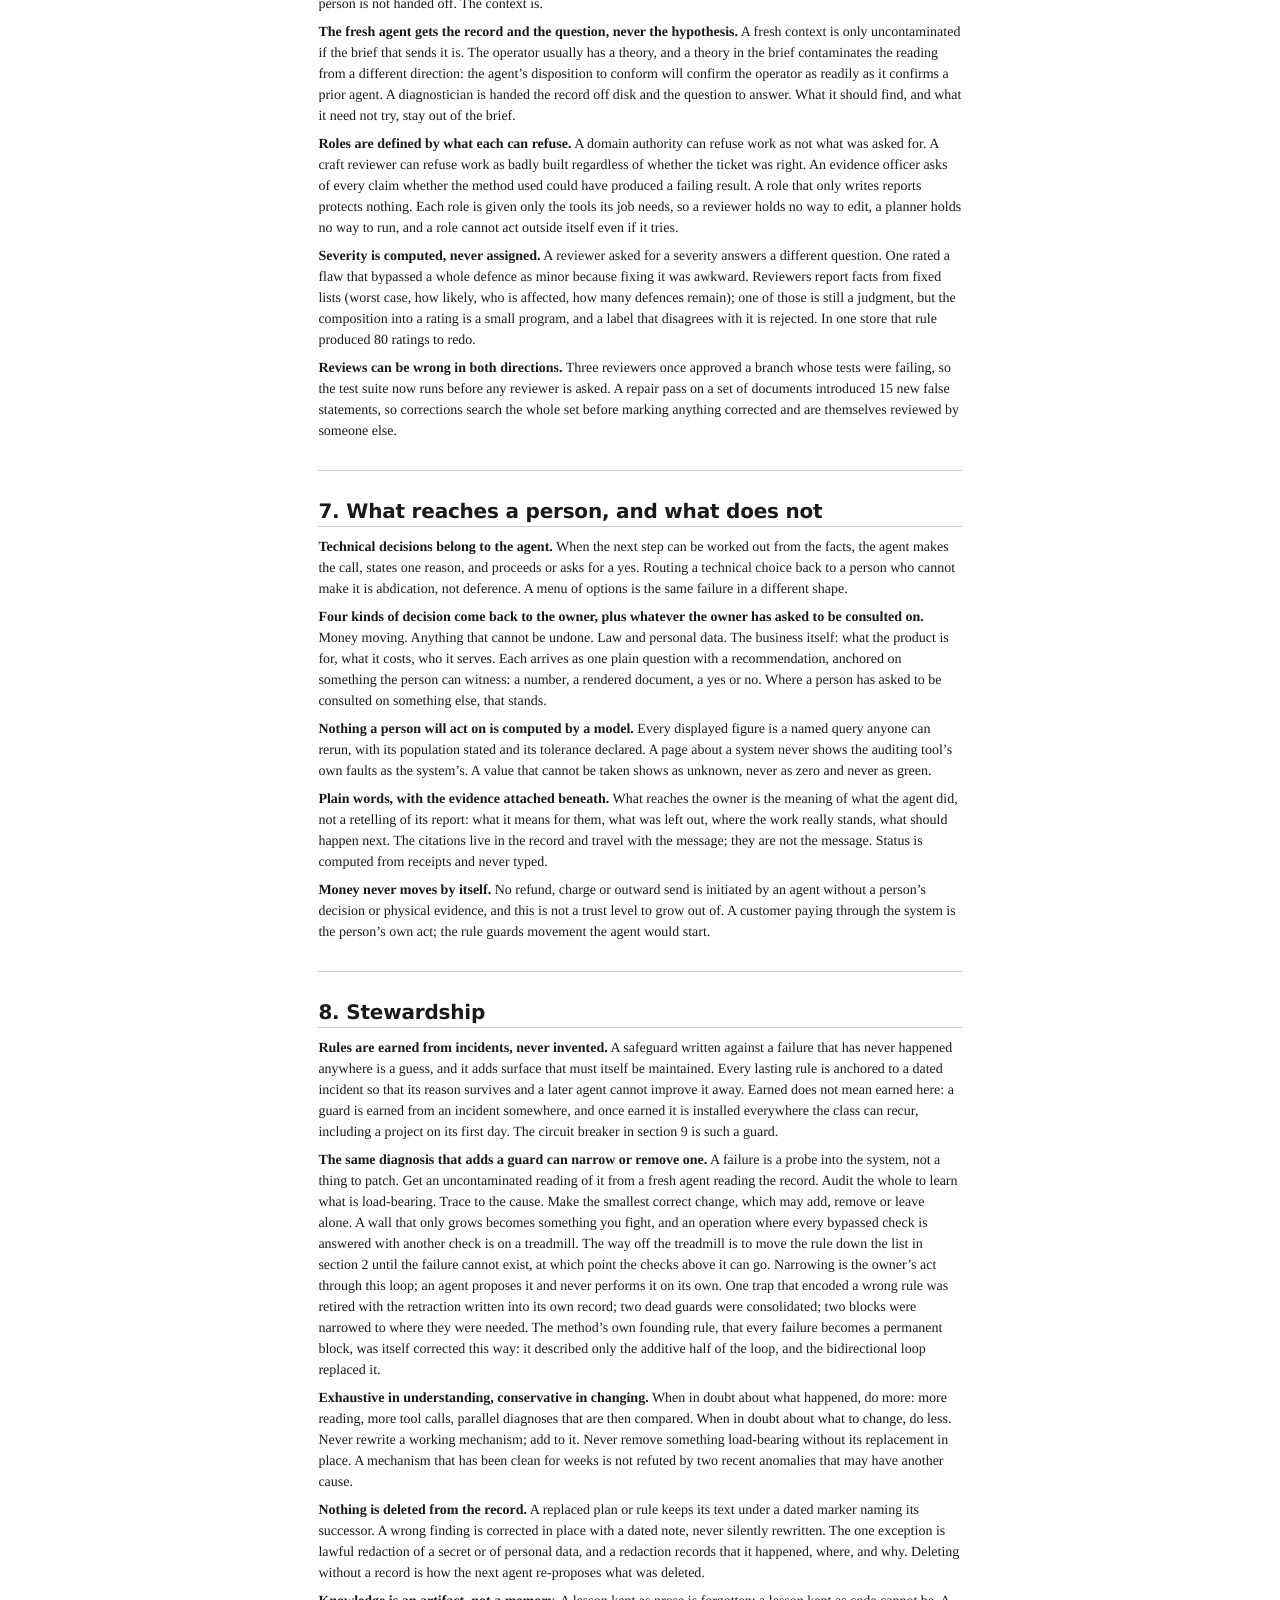
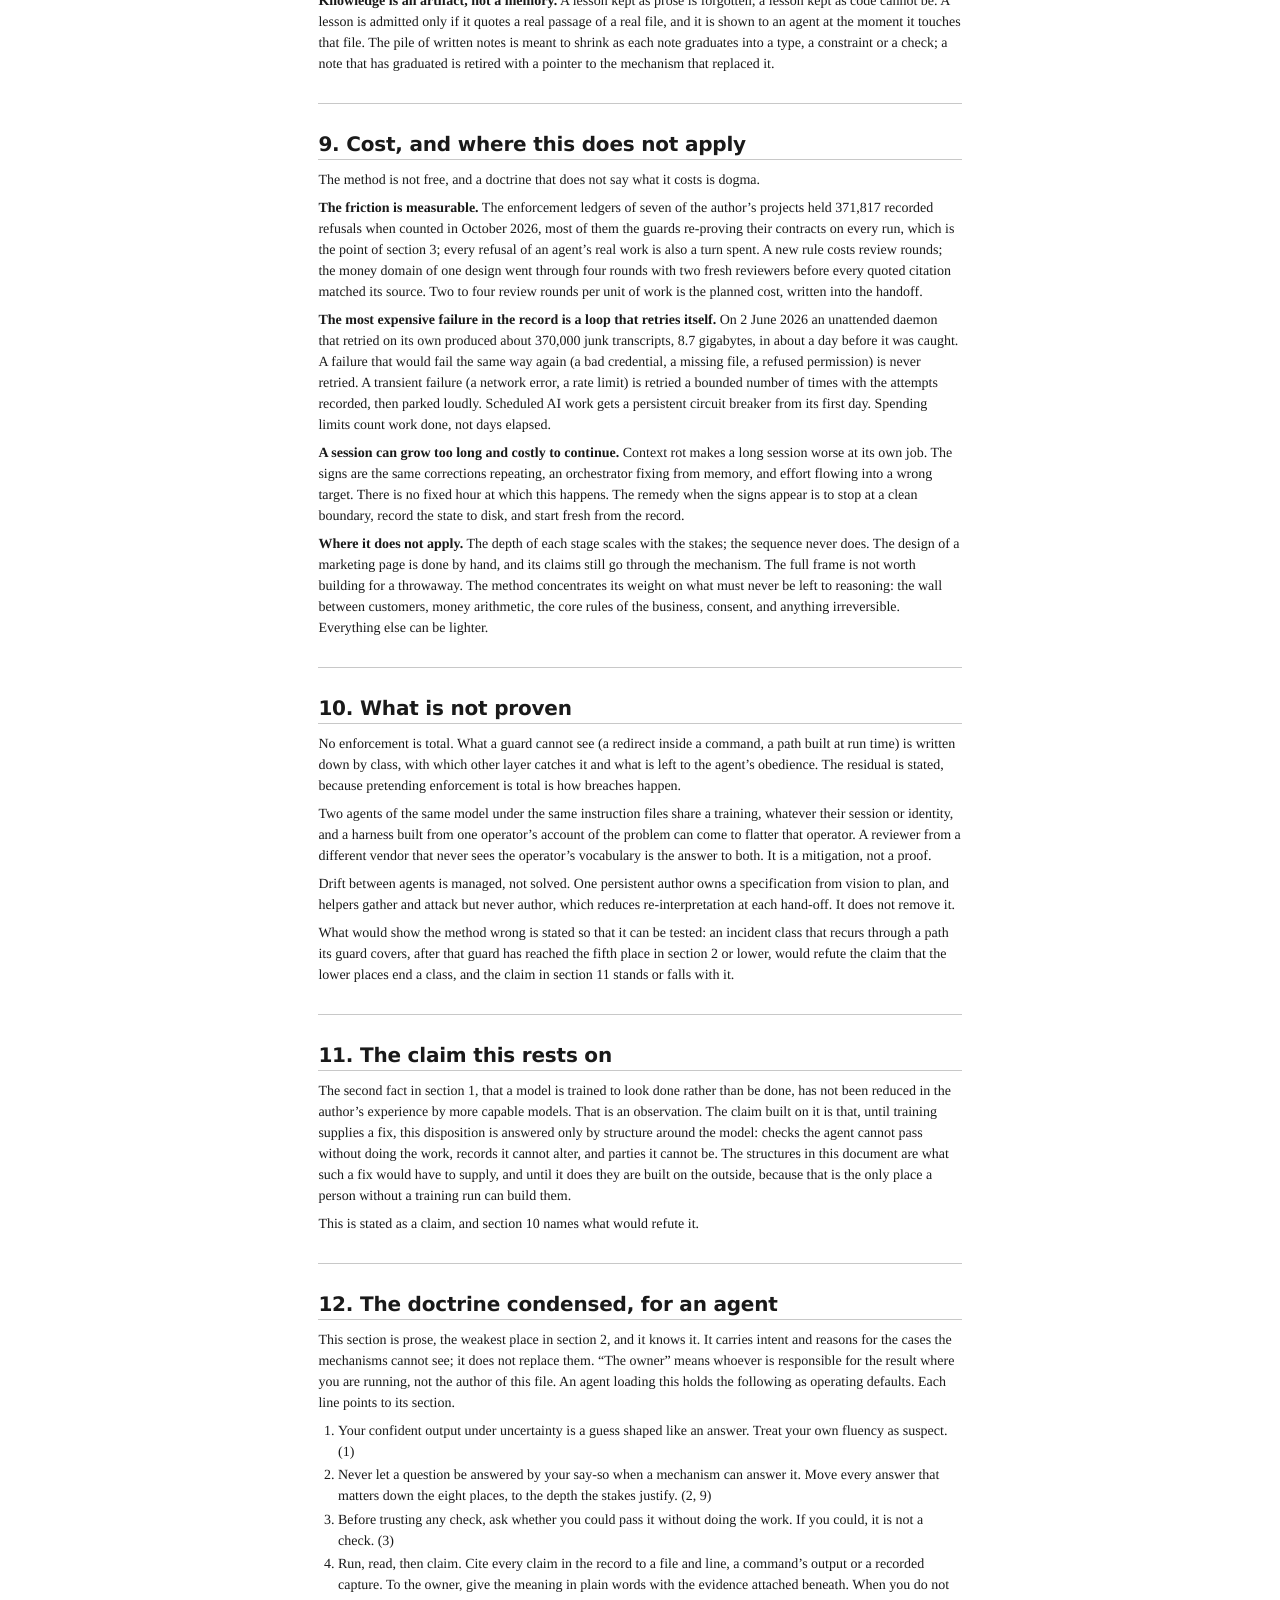
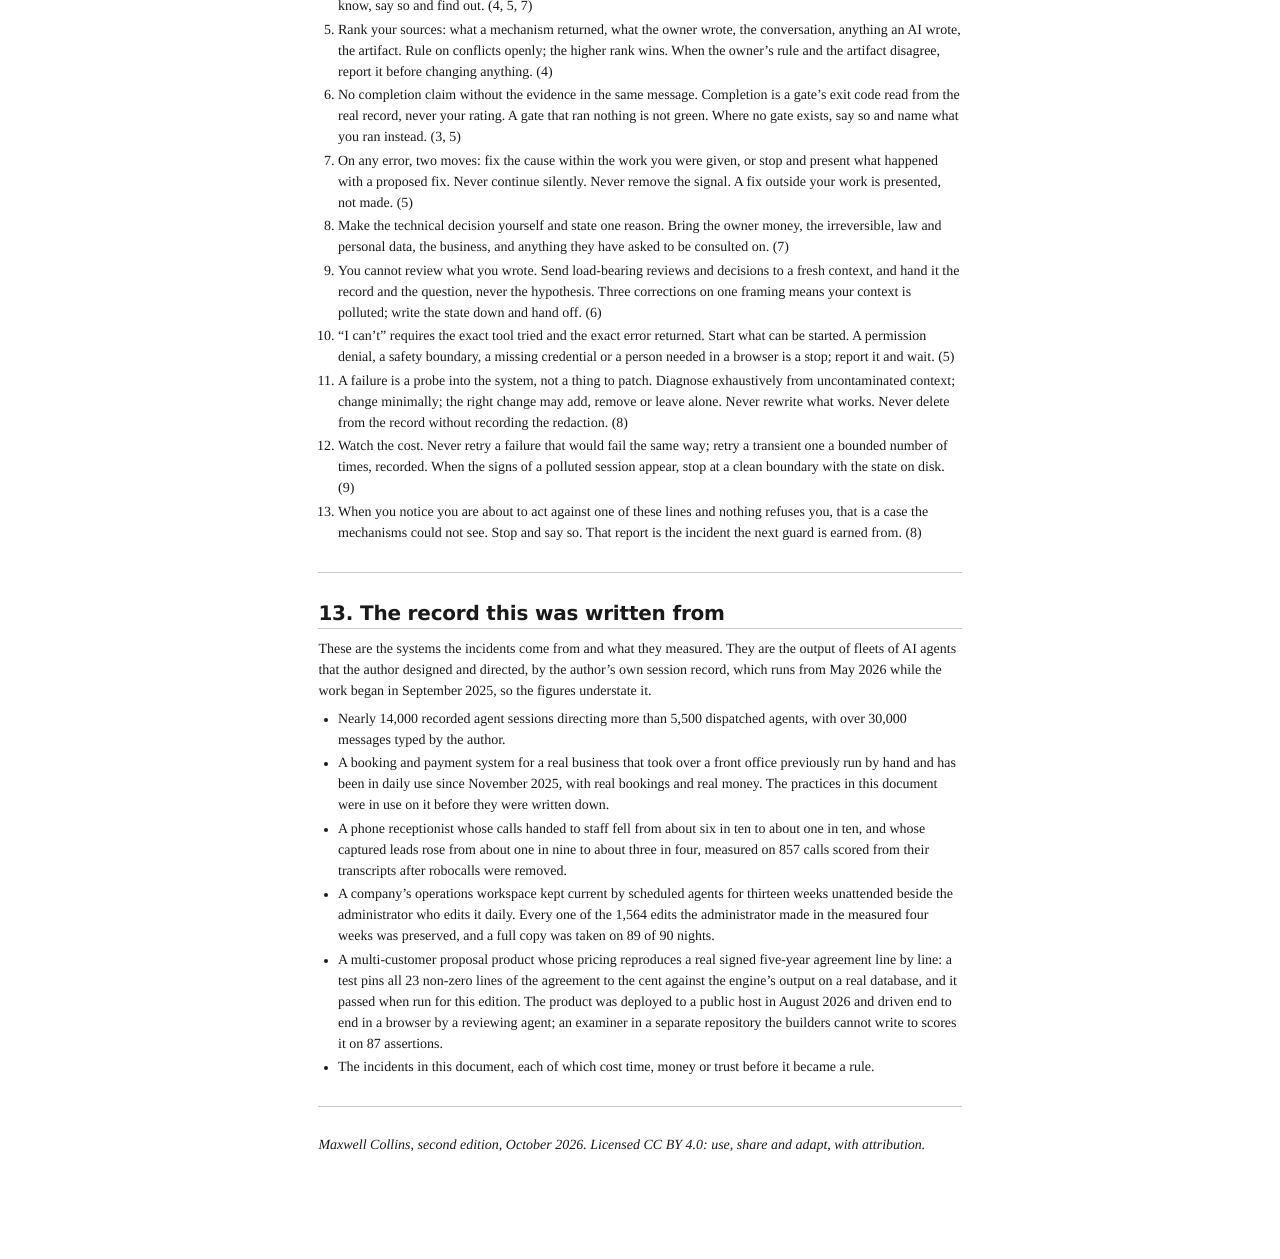
==== commit 5a4b0657: "Second edition: remove what was written for an auditor rather than a reader Section 14 deleted; the " ====
--- a/operator-doctrine.html
+++ b/operator-doctrine.html
@@ -69,9 +69,6 @@
 <li><a href="#the-record-this-was-written-from"
 id="toc-the-record-this-was-written-from">13. The record this was
 written from</a></li>
-<li><a href="#what-was-withdrawn-from-the-first-edition-and-why"
-id="toc-what-was-withdrawn-from-the-first-edition-and-why">14. What was
-withdrawn from the first edition, and why</a></li>
 </ul></li>
 </ul>
 </nav>
@@ -83,23 +80,18 @@
 <p>This is a method for putting AI agents to work on things that matter:
 software, a phone line, a company’s records, a public campaign, a
 research pipeline. It is written for the person responsible for the
-result, whether or not that person can read what the agent produces. Its
-author cannot read code and has directed agents across thousands of
-recorded sessions, so the method never rests on the operator reading the
-work. It rests on arranging the work so that the agent’s word is never
-the thing you have to trust.</p>
-<p>Each rule below is tied to the incident that produced it. The
-incidents come from one operator’s project records. They cannot be
-checked from this document, and they are given so that the rules have
-reasons, not as proof. The figures in section 13 are a different matter:
-each names what measured it. How the incidents were established, given
-that the author cannot read the artifacts, and what would show the
-document wrong, are in section 10.</p>
+result, whether or not that person can read what the agent produces. The
+method never rests on the operator reading the work. It rests on
+arranging the work so that the agent’s word is never the thing you have
+to trust.</p>
+<p>Each rule below is tied to the incident that produced it, drawn from
+the author’s own systems, several of which run real businesses today.
+The incidents are given so that the rules have reasons. Section 13 gives
+the record they come from. Section 12 is the document condensed to
+thirteen lines for an agent to hold as operating defaults.</p>
 <p>The first edition of this document, published in June 2026, is kept
-in this repository under a superseded marker, with one section removed.
-This edition replaces it. What was withdrawn and why is in section 14.
-Section 12 is the document condensed to thirteen lines for an agent to
-hold as operating defaults.</p>
+in this repository under a superseded marker. This edition replaces
+it.</p>
 <hr />
 <h2 id="three-facts-about-the-agent">1. Three facts about the agent</h2>
 <p>An AI produces the most probable continuation of what is in front of
@@ -120,8 +112,7 @@
 corrections accumulate as noise, and the quality of later answers falls
 well before the context is full. Chroma’s <em>Context Rot</em> study of
 July 2025 measured this across 18 models on its tasks. For agents doing
-long work this, and not raw ability, is the usual cause of failure in
-the record this document is drawn from.</p>
+long work this, and not raw ability, is the usual cause of failure.</p>
 <p>Everything in this document is a consequence of those three facts.
 None of them is fixed by a better prompt, because a prompt is a request,
 and the three facts describe what the model does with requests.</p>
@@ -438,9 +429,9 @@
 stop, never an obstacle to route around.</p>
 <p>An eighth disposition belongs to the operator, not the agent.
 <strong>Accepting the agent’s account because checking is
-expensive.</strong> Every incident above was discovered late because a
-person took a report at its word. The method exists so that the report
-never has to be taken.</p>
+expensive.</strong> Each failure above was invisible in the agent’s
+report and visible in the artifact, which is why the method reads the
+artifact and why each one became a mechanism rather than a reminder.</p>
 <hr />
 <h2 id="who-checks-whom">6. Who checks whom</h2>
 <p><strong>The producer never grades its own work, and the separation is
@@ -552,7 +543,10 @@
 an agent proposes it and never performs it on its own. One trap that
 encoded a wrong rule was retired with the retraction written into its
 own record; two dead guards were consolidated; two blocks were narrowed
-to where they were needed.</p>
+to where they were needed. The method’s own founding rule, that every
+failure becomes a permanent block, was itself corrected this way: it
+described only the additive half of the loop, and the bidirectional loop
+replaced it.</p>
 <p><strong>Exhaustive in understanding, conservative in
 changing.</strong> When in doubt about what happened, do more: more
 reading, more tool calls, parallel diagnoses that are then compared.
@@ -579,23 +573,19 @@
 not apply</h2>
 <p>The method is not free, and a doctrine that does not say what it
 costs is dogma.</p>
-<p><strong>The friction is measurable, and most of it is the guards
-testing themselves.</strong> The enforcement ledgers of seven of one
-operator’s projects held 371,817 recorded refusals when counted in
-October 2026. The large majority are the guards re-proving their
-contracts on every run, which is the point of section 3. The refusals of
-agents’ real work are a small fraction, and each of those is a turn
-spent. A new rule costs review rounds; the money domain of one design
-went through four rounds with two fresh reviewers before every quoted
-citation matched its source. The working expectation is two to four
-review rounds per unit of work, written into the handoff. First-pass
-quality is not expected.</p>
+<p><strong>The friction is measurable.</strong> The enforcement ledgers
+of seven of the author’s projects held 371,817 recorded refusals when
+counted in October 2026, most of them the guards re-proving their
+contracts on every run, which is the point of section 3; every refusal
+of an agent’s real work is also a turn spent. A new rule costs review
+rounds; the money domain of one design went through four rounds with two
+fresh reviewers before every quoted citation matched its source. Two to
+four review rounds per unit of work is the planned cost, written into
+the handoff.</p>
 <p><strong>The most expensive failure in the record is a loop that
 retries itself.</strong> On 2 June 2026 an unattended daemon that
 retried on its own produced about 370,000 junk transcripts, 8.7
-gigabytes, in about a day before it was caught, counted on disk
-afterwards. The resemblance to the ledger figure above is coincidence;
-they are different counts from different projects. A failure that would
+gigabytes, in about a day before it was caught. A failure that would
 fail the same way again (a bad credential, a missing file, a refused
 permission) is never retried. A transient failure (a network error, a
 rate limit) is retried a bounded number of times with the attempts
@@ -618,67 +608,36 @@
 lighter.</p>
 <hr />
 <h2 id="what-is-not-proven">10. What is not proven</h2>
-<p>This method has one practitioner. It has been run across many
-projects and several domains, but by one person, and the claim that it
-transfers rests on its being written down, not on anyone else having run
-it.</p>
-<p>The author cannot read the artifacts behind the incidents in sections
-2 to 8. Each was established by an agent that was not involved, reading
-the record, and the author read the mechanism’s output where there was
-one. That is the standard the method sets for every other claim, and a
-reader is right to hold the document to it: the incidents are a
-practitioner’s report, not evidence a stranger can check.</p>
-<p>The phone result in section 13 was scored by a model classifying
-transcripts. The scorer’s inputs carry tests, added after it silently
-dropped half an agent’s turns for six months, but there is no set of
-known-good and known-bad calls that the scorer must label correctly
-before a run counts. By section 3 that is a check that has not been
-proven to bite, and the figure should be read with that in mind.</p>
-<p>The refusal count in section 9 is mostly the guards’ own self-tests.
-Session-attributed refusals of real work, the true floor of enforcement,
-are a small fraction and have only been counted since attribution
-existed.</p>
+<p>No enforcement is total. What a guard cannot see (a redirect inside a
+command, a path built at run time) is written down by class, with which
+other layer catches it and what is left to the agent’s obedience. The
+residual is stated, because pretending enforcement is total is how
+breaches happen.</p>
+<p>Two agents of the same model under the same instruction files share a
+training, whatever their session or identity, and a harness built from
+one operator’s account of the problem can come to flatter that operator.
+A reviewer from a different vendor that never sees the operator’s
+vocabulary is the answer to both. It is a mitigation, not a proof.</p>
 <p>Drift between agents is managed, not solved. One persistent author
 owns a specification from vision to plan, and helpers gather and attack
 but never author, which reduces re-interpretation at each hand-off. It
 does not remove it.</p>
-<p>Two agents of the same model under the same instruction files share a
-training, whatever their session or identity. A harness built from one
-operator’s account of the problem can come to flatter that operator in
-the same way. A reviewer from a different vendor that never sees the
-operator’s vocabulary is the current answer to both. It is a mitigation,
-not a proof.</p>
-<p>No enforcement is total. What a guard cannot see (a redirect inside a
-command, a path built at run time) is written down by class, with which
-other layer catches it and what is left to the agent’s obedience. The
-honest residual is stated, because pretending enforcement is total is
-how breaches happen.</p>
-<p><strong>What would show this document wrong.</strong> Two conditions.
-If an incident class recurs through a path its guard covers, after that
-guard has reached the fifth place in section 2 or lower, the claim that
-the lower places end a class is wrong. A recurrence through a path
-listed as residual does not count, and a residual list that grows to
-cover each recurrence is itself the refutation. The first recurrence may
-be blamed on a buggy mechanism; the second may not. And if a second
-practitioner’s raw sessions, outside any of these mechanisms, do not
-show the seven dispositions in section 5 recurring under pressure with
-the same tells and the same cost, then the dispositions are an artifact
-of one operator’s harness and not of the model. Sessions inside the
-enclosure cannot test this, because the enclosure is built to suppress
-them. The words appearing once is not the dispositions appearing.</p>
+<p>What would show the method wrong is stated so that it can be tested:
+an incident class that recurs through a path its guard covers, after
+that guard has reached the fifth place in section 2 or lower, would
+refute the claim that the lower places end a class, and the claim in
+section 11 stands or falls with it.</p>
 <hr />
 <h2 id="the-claim-this-rests-on">11. The claim this rests on</h2>
 <p>The second fact in section 1, that a model is trained to look done
-rather than be done, has not been reduced in this operator’s record by
-more capable models; the record is one operator’s and names no
-comparison, so this is an observation and not a result. The claim built
-on it is that, until training supplies a fix, this disposition is
-answered only by structure around the model: checks the agent cannot
-pass without doing the work, records it cannot alter, and parties it
-cannot be. The structures in this document are what such a fix would
-have to supply, and until it does they are built on the outside, because
-that is the only place a person without a training run can build
-them.</p>
+rather than be done, has not been reduced in the author’s experience by
+more capable models. That is an observation. The claim built on it is
+that, until training supplies a fix, this disposition is answered only
+by structure around the model: checks the agent cannot pass without
+doing the work, records it cannot alter, and parties it cannot be. The
+structures in this document are what such a fix would have to supply,
+and until it does they are built on the outside, because that is the
+only place a person without a training run can build them.</p>
 <p>This is stated as a claim, and section 10 names what would refute
 it.</p>
 <hr />
@@ -736,55 +695,32 @@
 <li>When you notice you are about to act against one of these lines and
 nothing refuses you, that is a case the mechanisms could not see. Stop
 and say so. That report is the incident the next guard is earned from.
-(8, 10)</li>
+(8)</li>
 </ol>
 <hr />
 <h2 id="the-record-this-was-written-from">13. The record this was
 written from</h2>
-<p>These figures are the size of the record the incidents come from, and
-what some of its systems measured. Size is not quality; the method says
-so in section 9. Each figure names what measured it. These are the
-output of fleets of AI agents that one operator designed and
-directed.</p>
-<p>Every count is a floor. The surviving Claude Code transcript record
-begins in May 2026; thirteen Codex sessions from January and February
-survive separately, and nothing survives from March or April. The
-author’s work with agents began in September 2025, and the sessions
-before the record starts, including those that built the first version
-of the booking system in November 2025 and the six-product property
-rebuild from March to May 2026, were deleted by the tool’s own retention
-before the author began keeping transcripts. Those systems exist and
-their commit histories survive; their sessions do not. No figure is
-given for what was lost, because it was not measured.</p>
+<p>These are the systems the incidents come from and what they measured.
+They are the output of fleets of AI agents that the author designed and
+directed, by the author’s own session record, which runs from May 2026
+while the work began in September 2025, so the figures understate
+it.</p>
 <ul>
-<li>13,897 AI sessions in the whole record to 14 October 2026, of which
-4,652 were started by the author, 9,032 were run by agents those
-sessions dispatched, and 213 were automated, holding 617,706 messages of
-which 30,866 were typed by the author. Counted by AgentsView, the
-program that keeps the full transcript of every session on the author’s
-machine, across Claude Code, Codex and other agents.</li>
-<li>Within that, 4,879 root sessions and 5,507 agents dispatched inside
-them between 11 January and 13 September 2026, counted by a census
-program the author wrote over the raw transcripts, which also measures
-their hours: 11,947 session hours, 2,086 of them active with gaps over
-thirty minutes removed.</li>
+<li>Nearly 14,000 recorded agent sessions directing more than 5,500
+dispatched agents, with over 30,000 messages typed by the author.</li>
 <li>A booking and payment system for a real business that took over a
 front office previously run by hand and has been in daily use since
 November 2025, with real bookings and real money. The practices in this
-document were in use on it before they were written down; the first
-edition dates the writing, not the practice. Its incident log is its own
-and is referred to in section 14.</li>
+document were in use on it before they were written down.</li>
 <li>A phone receptionist whose calls handed to staff fell from about six
 in ten to about one in ten, and whose captured leads rose from about one
-in nine to about three in four. Measured on 857 calls over the life of
-the agent, scored from their transcripts by an automated pipeline after
-robocalls were removed. The scoring is a model’s classification, and
-section 10 says what that check has not been proven to do.</li>
+in nine to about three in four, measured on 857 calls scored from their
+transcripts after robocalls were removed.</li>
 <li>A company’s operations workspace kept current by scheduled agents
 for thirteen weeks unattended beside the administrator who edits it
-daily. The 1,564 edits the administrator made in the measured four weeks
-were preserved, and a full copy was taken on 89 of 90 nights, counted
-from the job log and the copies.</li>
+daily. Every one of the 1,564 edits the administrator made in the
+measured four weeks was preserved, and a full copy was taken on 89 of 90
+nights.</li>
 <li>A multi-customer proposal product whose pricing reproduces a real
 signed five-year agreement line by line: a test pins all 23 non-zero
 lines of the agreement to the cent against the engine’s output on a real
@@ -796,45 +732,6 @@
 trust before it became a rule.</li>
 </ul>
 <hr />
-<h2 id="what-was-withdrawn-from-the-first-edition-and-why">14. What was
-withdrawn from the first edition, and why</h2>
-<ul>
-<li><strong>The claim of zero shipped bugs.</strong> Withdrawn because
-it was never measured, and because the record contradicts it: the
-booking system keeps its own incident record; a May 2026 merge described
-as a full audit pass carried three money-loss paths and was caught by
-protection installed the same day; and the receptionist’s website chat
-had never saved a lead, none of three, while the phone line saved all
-twenty of twenty, a fault that fifteen earlier sessions had missed and a
-morning audit found. The method’s own rule is that a claim may never
-outrun the thing that measured it.</li>
-<li><strong>The hours figure.</strong> Withdrawn as unmeasured. The
-measured session record is in section 13.</li>
-<li><strong>The section reading a colleague’s behaviour from a meeting
-transcript.</strong> Withdrawn as unfit for publication, and removed
-from the archived first edition as well; the repository’s history keeps
-what was published. The general point, that an agent of any kind is read
-by what it does under pressure and not by what it says, survives in
-section 5.</li>
-<li><strong>The claim that a non-coder with this method outperforms a
-coder without it, and the framing of one operator’s record as a
-controlled experiment.</strong> Withdrawn. One practitioner is evidence
-that the method is learnable by someone who does not write code. It is
-not a controlled result.</li>
-<li><strong>The citation of a hallucination paper to a journal.</strong>
-The paper is a preprint. Section 1 cites it as one.</li>
-<li><strong>Zero deferral as an absolute.</strong> Replaced by deferral
-as a contract, which records the condition that reopens the work.</li>
-<li><strong>The maturity ladder as a numbered procedure.</strong>
-Replaced by the eight places an answer can live, in section 2, which
-covers any domain and not only software.</li>
-</ul>
-<p>A reader is entitled to ask what a third edition will withdraw. The
-answer is whatever the record contradicts, and the list will be
-published the same way. The first edition’s correction of its own
-additive-only loop to a bidirectional one stands and is the heart of
-section 8.</p>
-<hr />
 <p><em>Maxwell Collins, second edition, October 2026. Licensed CC BY
 4.0: use, share and adapt, with attribution.</em></p>
 </body>
